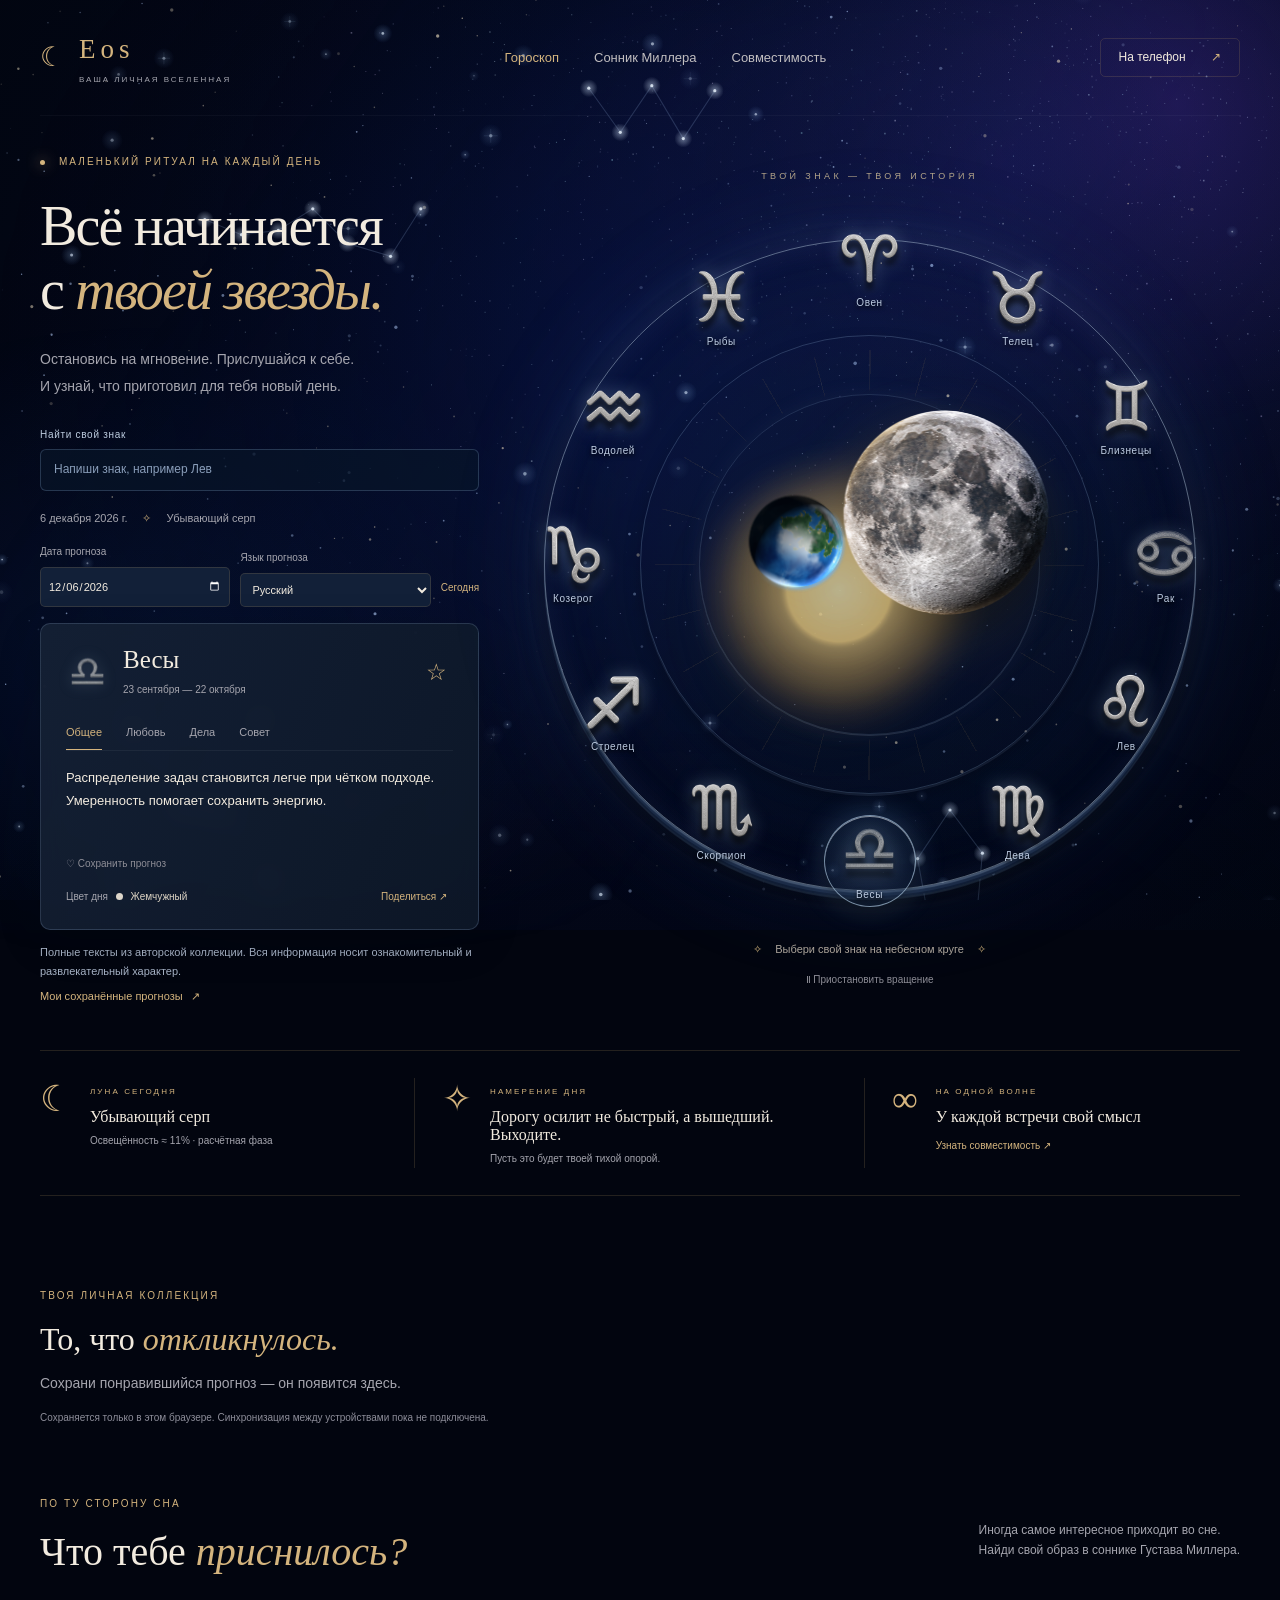
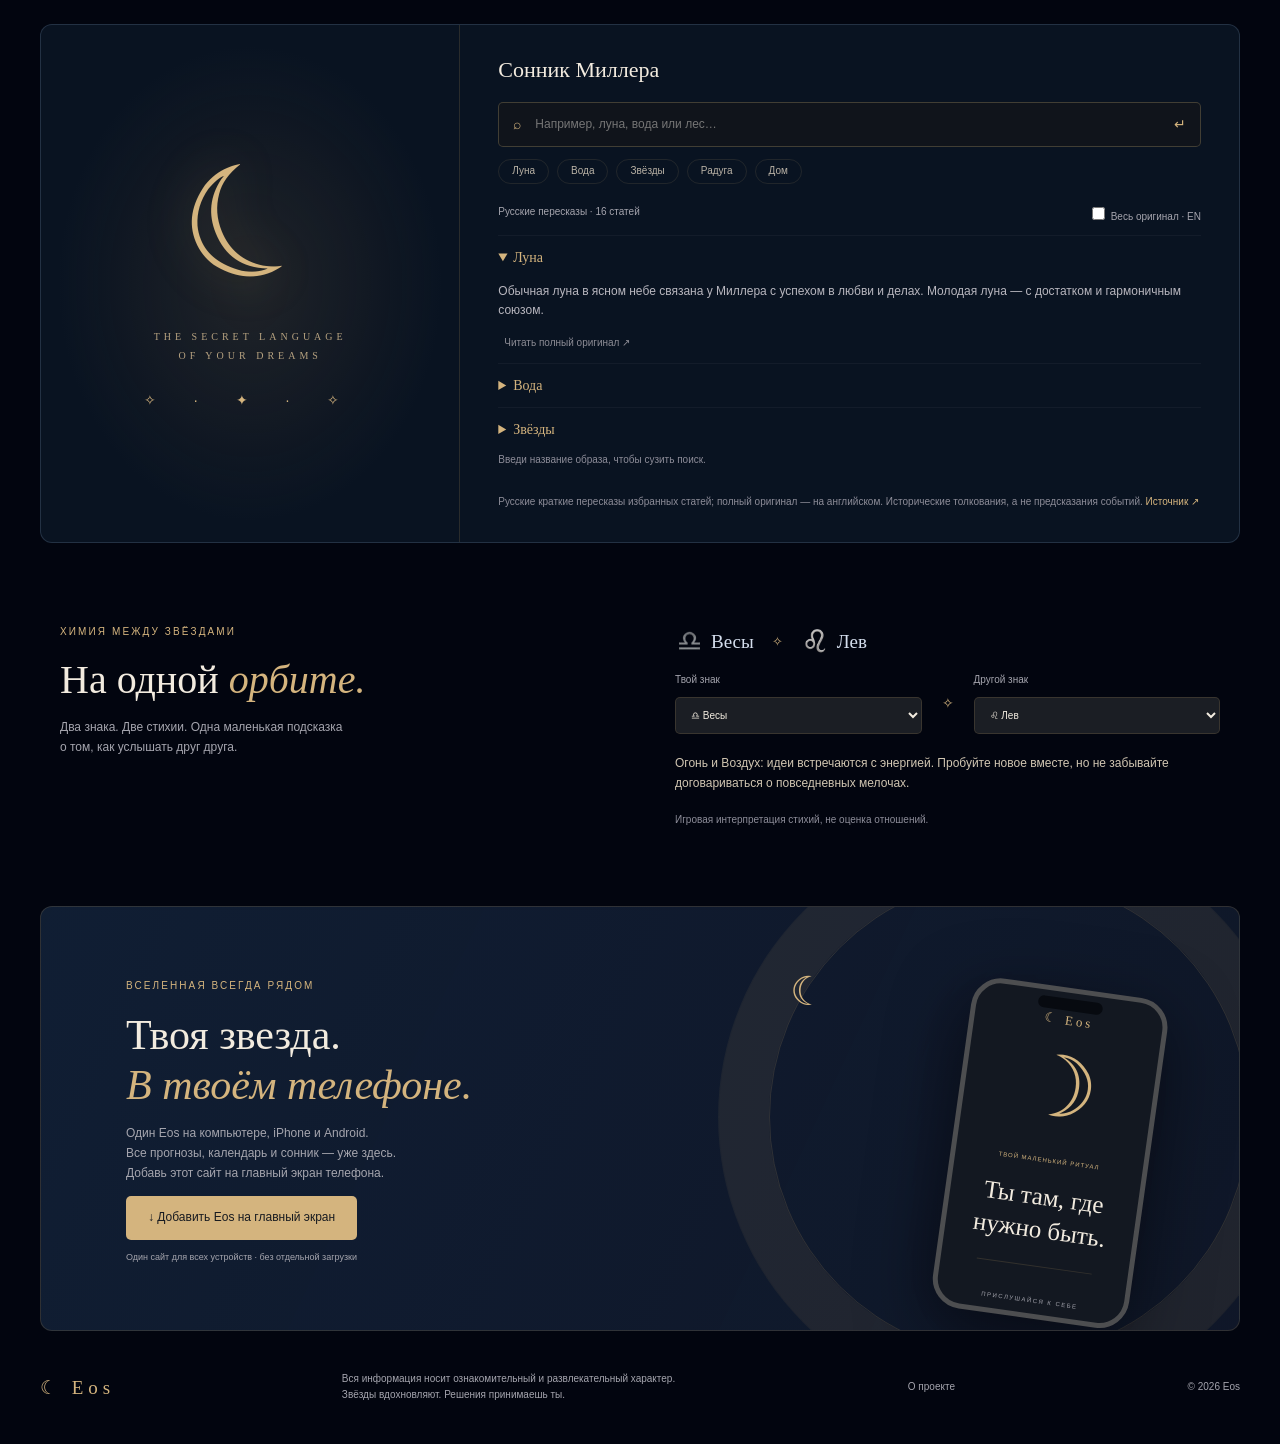
==== Eos.html @ fdd79aaf "Add files via upload" ====
<!doctype html>
<html lang="ru"><head><meta charset="utf-8"><meta name="viewport" content="width=device-width,initial-scale=1"><meta name="theme-color" content="#101319"><meta name="apple-mobile-web-app-capable" content="yes"><meta name="description" content="Eos — ваш маленький ритуал: гороскоп на сегодня, небесный круг и сонник Миллера."><title>Eos — на одной волне со Вселенной</title><style>:root{--bg:#101319;--panel:#191c22;--gold:#d4b47e;--text:#f2ebdf;--muted:#a5a5ae;--line:#b99b6330}*{box-sizing:border-box}html{scroll-behavior:smooth;scroll-padding-top:25px}body{margin:0;background:var(--bg);color:var(--text);font:14px/1.65 -apple-system,BlinkMacSystemFont,"Segoe UI",sans-serif}a{color:inherit;text-decoration:none}button,input,select{font:inherit}button,a,input,select{-webkit-tap-highlight-color:transparent}button{cursor:pointer}button{color:inherit}button:focus-visible,a:focus-visible,input:focus-visible,select:focus-visible{outline:2px solid var(--gold);outline-offset:5px}button{border:0}button:hover,a:hover{color:#f3d49b}#stars,.haze{position:fixed;inset:0;pointer-events:none;z-index:-1}.haze{background:radial-gradient(ellipse at 72% 26%,#8f704213,transparent 38%),radial-gradient(ellipse at 10% 80%,#354b6416,transparent 50%)}.wrap{width:min(1240px,calc(100% - 88px));margin:auto}.header{height:116px;display:flex;align-items:center;justify-content:space-between;border-bottom:1px solid #ffffff09}.brand{display:flex;align-items:center;gap:10px;font-family:Georgia,serif;font-size:27px;letter-spacing:5px;color:var(--gold)}.brand small{font:8px/2 sans-serif;letter-spacing:2px;display:block;color:var(--muted)}nav{display:flex;gap:35px;font-size:13px;color:#c1bec0}nav .active{color:var(--gold)}.header-app{border:1px solid var(--line);padding:9px 18px;border-radius:5px;font-size:12px}.header-app span{margin-left:22px;color:var(--gold)}.hero{display:grid;grid-template-columns:1fr 1.12fr;gap:30px;padding:62px 0 44px;align-items:center}.eyebrow{font-size:10px;letter-spacing:2.1px;color:var(--gold)}.dot{display:inline-block;width:5px;height:5px;background:var(--gold);border-radius:50%;margin-right:9px;box-shadow:0 0 14px var(--gold)}h1,h2,h3,p{margin-top:0}h1,h2,h3{font-weight:400}h1{font:56px/1.16 Georgia,"Times New Roman",serif;letter-spacing:-1.8px;margin:23px 0}em{font-family:Georgia,"Times New Roman",serif;font-weight:400;color:var(--gold)}.lead{font-size:14px;color:var(--muted);line-height:1.9;margin-bottom:27px}.date-row{display:flex;align-items:center;gap:15px;font-size:11px;color:var(--muted);margin-bottom:17px}.date-row span:nth-child(2){color:var(--gold)}.forecast{max-width:460px;background:linear-gradient(115deg,#24242bcc,#1a1e25c9);border:1px solid var(--line);border-radius:10px;padding:22px 25px}.forecast-top{display:flex;align-items:center;gap:14px}.sign-icon{font-size:39px;color:var(--gold);line-height:1}.forecast h2{font:25px Georgia;margin:0 0 3px}.small{font-size:10px}.muted{color:var(--muted)}.icon-btn{margin-left:auto;background:none;color:var(--gold);font-size:23px}.tabs{display:flex;border-bottom:1px solid #ffffff0d;margin-top:15px;gap:24px}.tabs button{background:none;font-size:11px;color:var(--muted);padding:8px 0;border-bottom:1px solid transparent}.tabs button.selected{border-color:var(--gold);color:var(--gold)}#forecast-text{font-size:13px;line-height:1.8;min-height:70px;margin:15px 0}.forecast-bottom{display:flex;align-items:center;justify-content:space-between;font-size:10px;color:var(--muted)}.forecast-bottom b{font-weight:400;color:#ded5c5}.forecast-bottom button{font-size:10px;background:none;color:var(--gold)}#color-dot{display:inline-block;width:7px;height:7px;border-radius:50%;margin:0 5px}.micro{font-size:10px;color:#8d8d99;line-height:1.7}.intro>.micro{margin-top:11px}.cosmos{text-align:center;min-width:0}.orbit-label{font-size:9px;letter-spacing:3.4px;color:#b3a388;margin-bottom:10px}.wheel{position:relative;width:100%;aspect-ratio:1;max-width:600px;margin:auto}.orbit{position:absolute;border:1px solid #b292583b;border-radius:50%;pointer-events:none}.outer{inset:6%;border-style:dashed;box-shadow:0 0 0 9px #b2925810,0 0 0 11px #b2925826}.middle{inset:19%}.inner{inset:27%;border-color:#b292584a}.rays{position:absolute;inset:21%;border-radius:50%;background:repeating-conic-gradient(from 0deg,#b292582e 0deg .3deg,transparent .3deg 15deg);mask-image:radial-gradient(transparent 57%,black 58%);animation:spin 240s linear infinite}.celestial{position:absolute;inset:17%;width:66%;height:66%;filter:drop-shadow(0 0 32px #d5ac6f25)}.zodiac{position:absolute;inset:0;animation:spin 220s linear infinite}.zodiac:hover,.zodiac:focus-within{animation-play-state:paused}.zodiac button{position:absolute;left:calc(var(--x)*1%);top:calc(var(--y)*1%);width:68px;height:68px;margin:-34px;background:#101319eb;border-radius:50%;display:flex;align-items:center;justify-content:center;flex-direction:column;animation:counter 220s linear infinite;color:#cbb789;transition:box-shadow .3s,color .3s}.zodiac:hover button,.zodiac:focus-within button{animation-play-state:paused}.zodiac button span{font:30px/1.25 Georgia,serif}.zodiac button small{font-size:8px;letter-spacing:.4px;color:#a8a29a}.zodiac button[aria-pressed=true]{box-shadow:0 0 0 1px #d6b778,0 0 23px #d6b77825;background:#28261f}.zodiac button:hover{box-shadow:0 0 0 1px #d6b778;color:#fff0ce}.wheel-caption{font-size:11px;color:#ada59a;margin-top:5px}.wheel-caption span{color:var(--gold);padding:0 10px}.text-btn{background:none;color:#8d8d96;font-size:10px;margin-top:13px}.paused .zodiac,.paused .zodiac button,.paused .rays{animation-play-state:paused!important}@keyframes spin{to{transform:rotate(360deg)}}@keyframes counter{to{transform:rotate(-360deg)}}.daily{border-top:1px solid var(--line);border-bottom:1px solid var(--line);display:grid;grid-template-columns:1fr 1.2fr 1fr;padding:27px 0;margin-bottom:87px}.daily>div{display:flex;gap:18px;padding:0 27px;border-right:1px solid var(--line)}.daily>div:first-child{padding-left:0}.daily>div:last-child{border:0}.mini-symbol{font:36px Georgia;color:var(--gold)}.daily .eyebrow{font-size:8px}.daily h3{font:16px Georgia;margin:7px 0}.daily p,.daily a{font-size:10px;color:var(--muted);margin:0}.daily a{color:var(--gold)}.section-head{display:flex;justify-content:space-between;align-items:center;margin-bottom:34px}section h2{font:40px/1.2 Georgia;margin:14px 0}.section-head p{font-size:12px;color:var(--muted);margin:0}.dream-layout{display:grid;grid-template-columns:.7fr 1.3fr;border:1px solid var(--line);border-radius:12px;overflow:hidden;background:#171b2290}.dream-art{display:flex;flex-direction:column;justify-content:center;align-items:center;background:radial-gradient(ellipse at center,#51493850,transparent 65%);border-right:1px solid var(--line);min-height:330px}.dream-moon{font:155px/.9 Georgia;color:var(--gold);text-shadow:0 0 50px #d0aa6140;transform:rotate(-22deg);margin-bottom:32px}.dream-art>span{font:10px/1.9 Georgia;letter-spacing:4px;text-align:center;color:#b6a280}.tiny-stars{margin-top:24px;color:var(--gold);letter-spacing:17px}.dream-content{padding:32px 38px}.dream-content>label{font:22px Georgia}.search-box{margin-top:18px;display:flex;gap:12px;align-items:center;border:1px solid #c5ac7845;border-radius:5px;background:#10141b;padding:10px 14px;color:var(--gold)}input[type=search]{min-width:0;width:100%;background:none;border:0;color:var(--text);outline-offset:1px;font-size:12px}.chips{display:flex;gap:8px;flex-wrap:wrap;margin:12px 0 20px}.chips button{border:1px solid #c5ac7820;background:none;color:#b9b2a6;border-radius:20px;padding:3px 13px;font-size:10px}.dream-toolbar{display:flex;justify-content:space-between;gap:10px;font-size:10px;color:var(--muted);margin-bottom:10px}#dream-results{max-height:280px;overflow:auto;scrollbar-color:#70624a #191c22}.dream-result{padding:10px 0;border-top:1px solid #ffffff0a}.dream-result summary{cursor:pointer;color:var(--gold);font-family:Georgia}.dream-result p{font-size:12px;color:#b8b7bf;white-space:pre-line;margin:12px 0 0}.dream-result a{font-size:10px;text-decoration:underline}.dream-content>.micro{margin:15px 0 0}.micro a{color:var(--gold)}.compat{display:grid;grid-template-columns:1fr 1fr;gap:70px;margin:76px auto;padding:0 20px}.compat p{font-size:12px}.compat-control{padding-top:8px}.select-row{display:flex;align-items:center;gap:20px}.select-row>span{color:var(--gold)}.select-row label{flex:1;font-size:10px;color:var(--muted)}select{display:block;width:100%;padding:11px;margin-top:8px;border:1px solid var(--line);border-radius:5px;background:#1b1e24;color:var(--text)}#compat-result{margin:20px 0 8px;color:#d1c6b2;min-height:45px}.app-section{position:relative;display:flex;justify-content:space-between;align-items:center;padding:45px 85px;border:1px solid var(--line);border-radius:12px;background:linear-gradient(100deg,#20242ac9,#24231e8a);overflow:hidden;min-height:360px}.app-section h2{font-size:42px}.app-section p{font-size:12px;color:var(--muted)}.gold-btn{padding:12px 22px;border-radius:5px;background:#d2b580;color:#171a20;font-size:12px}.gold-btn:hover{background:#e5c898;color:#171a20}.app-note{display:block;font-size:9px;color:var(--muted);margin-top:10px}.phone{width:198px;height:333px;border:5px solid #4d4e50;border-radius:30px;box-shadow:0 20px 70px #0008;background:#131821;transform:rotate(8deg) translateY(35px);text-align:center;padding:20px 16px;z-index:1}.notch{width:65px;height:12px;border-radius:10px;background:#070a10;position:absolute;top:6px;left:61px}.phone-brand{font:13px Georgia;color:var(--gold);letter-spacing:3px}.phone-moon{font:85px Georgia;color:var(--gold);line-height:1.4}.phone>span{font-size:6px;letter-spacing:1px;color:var(--gold)}.phone h3{font:25px/1.3 Georgia;margin:12px 0}.phone-line{height:1px;background:var(--line);margin:20px}.phone small{font-size:6px;letter-spacing:1.5px;color:var(--muted)}.app-orbit{position:absolute;width:480px;height:480px;border:1px solid var(--line);border-radius:50%;right:-10px;top:-30px;box-shadow:0 0 0 50px #b99b6305,0 0 0 51px #b99b6315}.app-orbit span{position:absolute;left:20px;top:80px;font-size:40px;color:var(--gold)}footer{display:flex;align-items:center;justify-content:space-between;padding:40px 0;font-size:10px;color:var(--muted)}footer .brand{font-size:19px}footer p{margin:0}footer button{background:none;font-size:10px;color:var(--muted)}#toast{position:fixed;bottom:25px;left:50%;transform:translateX(-50%);background:#dfc591;color:#15191f;border-radius:6px;padding:12px 24px;font-size:12px;opacity:0;pointer-events:none;z-index:5;transition:opacity .2s}#toast.show{opacity:1}dialog{background:#1c2029;color:var(--text);border:1px solid var(--line);border-radius:12px;max-width:500px;width:calc(100% - 40px);padding:35px}dialog::backdrop{background:#000a;backdrop-filter:blur(5px)}dialog h2{font:30px Georgia;color:var(--gold)}dialog p{font-size:13px;color:#c1bdba}.close{float:right;background:none;font-size:26px}dialog a{color:var(--gold);text-decoration:underline}@media(min-width:1500px){.hero{padding-top:85px;padding-bottom:65px}}@media(max-width:1050px){.wrap{width:calc(100% - 48px)}h1{font-size:46px}.hero{gap:10px}.zodiac button{width:56px;height:56px;margin:-28px}.zodiac button span{font-size:25px}.zodiac button small{font-size:7px}nav{gap:18px}.daily>div{padding:0 14px;gap:10px}.daily h3{font-size:14px}.app-section{padding:40px 55px}.forecast{padding:20px}.cosmos .orbit-label{font-size:8px}}@media(max-width:760px){.wrap{width:calc(100% - 36px)}.header{height:87px;flex-wrap:wrap;align-content:center;row-gap:9px}.brand{font-size:20px;letter-spacing:3px}.brand small{font-size:6px}nav{order:3;width:100%;justify-content:space-between;font-size:10px}.header-app{font-size:10px;padding:4px 10px}.hero{display:flex;flex-direction:column;padding-top:37px;gap:30px}.intro{width:100%}h1{font-size:45px}.eyebrow{font-size:8px}.lead{font-size:12px}.forecast{max-width:none}.cosmos{width:100%;max-width:520px}.wheel{width:100%}.zodiac button{width:53px;height:53px;margin:-26.5px}.daily{grid-template-columns:1fr;margin-bottom:50px;padding:12px 0}.daily>div,.daily>div:first-child{padding:16px 10px;border-right:0;border-bottom:1px solid var(--line)}.daily>div:last-child{border:0}.daily h3{font-size:17px}.daily .eyebrow{font-size:8px}.section-head{display:block}.section-head p{font-size:11px;margin-top:18px}section h2{font-size:32px}.dream-layout{grid-template-columns:1fr}.dream-art{display:none}.dream-content{padding:24px 20px}.dream-toolbar{flex-direction:column}.compat{grid-template-columns:1fr;gap:15px;padding:0;margin:50px auto}.app-section{padding:32px 24px;min-height:390px;align-items:flex-start}.app-section>div:nth-child(2){position:relative;z-index:2}.app-section h2{font-size:34px}.app-section p{max-width:205px;font-size:11px}.phone{position:absolute;right:-47px;top:67px;transform:rotate(12deg) scale(.7);opacity:.6}.app-orbit{right:-300px}footer{flex-wrap:wrap;gap:18px;padding:30px 0}footer p{order:4;width:100%;font-size:9px}footer .brand{font-size:15px}#toast{width:90%;text-align:center}.app-note{font-size:8px}.select-row{gap:10px}select{padding:10px 6px;font-size:12px}}@media(prefers-reduced-motion:reduce){html{scroll-behavior:auto}.zodiac,.zodiac button,.rays{animation:none!important}}
/* Deep space: cool atmospheric light, silver signs and realistic celestial bodies. */
body{background:#02050f;isolation:isolate}#stars{z-index:-1}.haze{z-index:-2;background:radial-gradient(ellipse at 76% 33%,#265b994d 0,transparent 45%),radial-gradient(ellipse at 96% 65%,#45498133,transparent 47%),radial-gradient(ellipse at 31% 85%,#173e7138,transparent 49%),radial-gradient(ellipse at 42% 6%,#0e243c80,transparent 46%)}.haze:before{content:"";position:absolute;inset:0;background:linear-gradient(125deg,transparent 20%,#2969a80b 40%,#98bbde0b 48%,transparent 65%);filter:blur(35px)}.forecast{background:linear-gradient(115deg,#152135e8,#0e1929df);border-color:#94b2da35;box-shadow:0 12px 45px #0002;backdrop-filter:blur(12px)}.orbit{border-color:#a1c4e238}.outer{border-style:solid;box-shadow:0 0 0 9px #9bbcdf06,0 0 0 10px #a6c9ed1f,0 0 50px #4d8abd0d}.inner{border-color:#a1c4e228}.rays{opacity:.5}.celestial-realistic{inset:25%;width:50%;height:50%;object-fit:contain;filter:drop-shadow(-12px 12px 32px #eca95822) drop-shadow(16px -9px 27px #89c5fc1a);pointer-events:none}.zodiac button{background:transparent;gap:3px;width:76px;height:76px;margin:-38px}.zodiac button img{width:53px;height:53px;object-fit:contain;filter:drop-shadow(0 0 5px #b6dfff48);pointer-events:none}.zodiac button small{color:#becce1;letter-spacing:.6px;font-size:8px}.zodiac button[aria-pressed=true]{background:#6a97c318;box-shadow:0 0 0 1px #c5dced99,0 0 25px #83bcf326}.zodiac button:hover{background:#6a97c322;box-shadow:0 0 0 1px #c5dced66,0 0 28px #83bcf326}.sign-icon{width:43px;height:43px;display:block}.sign-icon img{width:100%;height:100%;object-fit:contain;filter:drop-shadow(0 0 7px #a6c8e540)}.dream-layout{background:#0c1727c9;border-color:#94b2da30}.app-section{background:linear-gradient(115deg,#112036ef,#151e32b8)}
@media(max-width:1050px){.zodiac button{width:62px;height:62px;margin:-31px}.zodiac button img{width:42px;height:42px}.zodiac button small{font-size:7px}}
@media(max-width:760px){.zodiac button{width:56px;height:56px;margin:-28px}.zodiac button img{width:36px;height:36px}.zodiac button small{font-size:7px;letter-spacing:0}.celestial-realistic{inset:24%;width:52%;height:52%}}
/* Eos: monumental orbital scene. */
.wrap{width:min(1540px,calc(100% - 80px))}.hero{grid-template-columns:minmax(360px,.8fr) minmax(0,1.35fr);gap:20px;padding-top:38px}.cosmos{perspective:1200px}.wheel{max-width:850px;transform-style:preserve-3d;transform:rotateX(var(--tilt-x,0deg)) rotateY(var(--tilt-y,0deg));transition:transform .65s cubic-bezier(.2,.7,.3,1)}.orbital-aura{position:absolute;inset:3%;border-radius:50%;background:radial-gradient(ellipse,#639fdf0d 25%,#1e497e17 50%,transparent 72%);box-shadow:inset 0 0 85px #71b8ff0a,0 0 100px #548bda16;transform:translateZ(-25px);pointer-events:none}.outer{border:1px solid #c7dcee70;box-shadow:0 2px 1px #d2eaff38,0 5px 0 #45628c35,0 7px 0 #101d35,0 9px 1px #89b8e925,0 18px 25px #0006,0 0 38px #8bbbff24,inset 0 0 30px #7bb5ef13;background:transparent}.middle{box-shadow:0 2px 0 #8fa9ce1c,0 9px 18px #0003}.inner{box-shadow:0 1px 0 #cee6ff22,0 0 25px #75a6df0f}.celestial-realistic{transform:translateZ(52px);filter:drop-shadow(0 22px 16px #0006) drop-shadow(-10px 12px 24px #ecce7425)}.zodiac{transform-style:preserve-3d}.zodiac button{width:90px;height:90px;margin:-45px;gap:4px}.zodiac button img{width:65px;height:65px;filter:drop-shadow(0 7px 3px #000b) drop-shadow(0 0 9px #b6dfff55)}.zodiac button small{font-size:10px;text-shadow:0 2px 4px #000}.zodiac button[aria-pressed=true]{box-shadow:inset 0 1px 0 #f0f7ff88,0 0 0 1px #bddbf599,0 7px 16px #0007,0 0 30px #80b9f552;background:radial-gradient(#80b9f526,#10203977)}.sign-search{max-width:460px;margin:0 0 18px}.sign-search>label{display:block;font-size:10px;letter-spacing:.7px;color:#bdccdf;margin-bottom:6px}.sign-search>input{width:100%;padding:10px 13px;border:1px solid #92b7e03b;border-radius:6px;background:#091629a3;font-size:12px}.sign-search>input::placeholder{color:#899db9}#sign-matches{display:flex;flex-wrap:wrap;gap:8px;font-size:11px;color:#9baec6}#sign-matches:not(:empty){padding-top:8px}#sign-matches button{display:flex;align-items:center;gap:8px;padding:6px 12px;background:#15273d;border:1px solid #9bc1e750;border-radius:6px;font-size:12px}#sign-matches img,.compat-pair img{width:29px;height:29px;object-fit:contain}.compat-pair{display:flex;align-items:center;gap:18px;margin-bottom:16px;color:#d4deed;font:19px Georgia}.compat-pair span{display:flex;align-items:center;gap:7px}.compat-pair b{font-size:13px;color:var(--gold);font-weight:400}#universe{position:fixed;inset:-30px;z-index:-2;pointer-events:none;will-change:transform}.haze{z-index:-3;background:radial-gradient(60% 45% at 78% 18%,rgba(96,46,170,.22),transparent 70%),radial-gradient(55% 50% at 12% 72%,rgba(28,70,172,.17),transparent 72%),radial-gradient(100% 75% at 50% 118%,rgba(1,4,14,.95),transparent 62%)}#shooting-star{position:fixed;top:3vh;width:3px;height:3px;border-radius:50%;background:#f5fbff;box-shadow:0 0 5px #c1e4ff;opacity:0;z-index:0;pointer-events:none}#shooting-star:before{content:"";position:absolute;width:85px;height:1px;top:1px;background:linear-gradient(90deg,transparent,#d1e8ff);transform-origin:right center;right:0;transform:rotate(36deg)}#shooting-star.from-left{left:3vw}#shooting-star.from-right{right:3vw}#shooting-star.from-right:before{right:auto;left:0;background:linear-gradient(90deg,#d1e8ff,transparent);transform-origin:left center;transform:rotate(-36deg)}
@media(min-width:1600px){h1{font-size:64px}.hero{gap:40px}}
@media(max-width:1100px) and (min-width:761px){.wrap{width:calc(100% - 40px)}.hero{grid-template-columns:minmax(290px,.8fr) minmax(0,1.2fr)}.zodiac button{width:66px;height:66px;margin:-33px}.zodiac button img{width:45px;height:45px}.zodiac button small{font-size:8px}h1{font-size:43px}}
@media(max-width:760px){.wrap{width:calc(100% - 36px)}.hero{gap:24px}.cosmos{max-width:650px;width:calc(100% + 16px);align-self:center}.wheel{max-width:none}.zodiac button{width:60px;height:60px;margin:-30px}.zodiac button img{width:39px;height:39px}.zodiac button small{font-size:8px;letter-spacing:0}.sign-search{max-width:none}.wheel-caption{font-size:10px}.compat-pair{font-size:17px}}
@media(prefers-reduced-motion:reduce){.wheel{transform:none;transition:none}#shooting-star{display:none}}

.forecast-note{max-width:460px;margin-top:13px;font-size:11px;line-height:1.7}.forecast-note p{color:#a6b2c5;margin:0 0 7px}.forecast-note a{color:var(--gold)}.forecast-note a span{margin-left:5px}.gold-btn:disabled{cursor:default;opacity:.65}.gold-btn:disabled:hover{background:#d2b580;color:#171a20}.app-section #install{display:block;padding:0;margin-top:15px;font-size:10px}footer p{max-width:430px}

#download-app{display:inline-block}.reading-options{display:flex;align-items:end;gap:10px;max-width:460px;margin-bottom:16px}.reading-options label{min-width:0;flex:1;font-size:10px;color:var(--muted)}.reading-options input,.reading-options select{width:100%;min-width:0;border:1px solid var(--line);border-radius:5px;padding:9px 7px;margin-top:6px;background:#122038;color:var(--text);font-size:11px;color-scheme:dark}.reading-options button{background:none;font-size:10px;color:var(--gold);padding:10px 0}.saved-section{margin:0 auto 65px}.saved-section h2{font-size:32px}.saved-reading-row{display:flex;border-bottom:1px solid var(--line);padding:12px 0}.saved-reading-row button{background:none;color:var(--text);display:flex;align-items:center;gap:12px;text-align:left}.saved-reading-row button:first-child{flex:1;font-size:13px}.saved-reading-row button:last-child{color:var(--muted);font-size:22px}.saved-reading-row img{width:32px;height:32px;object-fit:contain}.saved-reading-row small{display:block;color:var(--muted);font-size:10px}#saved-readings-list{max-height:370px;overflow:auto}#forecast-text{white-space:pre-line}#save-reading{padding:0;margin:0 0 16px}#app #install.gold-btn{display:inline-block;background:var(--gold);color:#171a20;padding:12px 22px;font-size:12px;margin-top:0}
@media(max-width:760px){.reading-options{max-width:none}.saved-section{margin-bottom:45px}}
/* Rotating Earth, laid exactly over the still one baked into celestial-soft.png.
   It stays invisible until the script has the map, so the baked copy covers the gap. */
#earth{position:absolute;left:40.379%;top:47.014%;width:14.432%;aspect-ratio:1;transform:translate(-50%,-50%) translateZ(53px);pointer-events:none;opacity:0}
</style></head>
<body><canvas id="universe" aria-hidden="true"></canvas><div id="shooting-star" aria-hidden="true"></div><canvas id="stars" aria-hidden="true"></canvas><div class="haze" aria-hidden="true"></div>
<header class="header wrap"><a class="brand" href="#">☾ <span>Eos<small>ВАША ЛИЧНАЯ ВСЕЛЕННАЯ</small></span></a><nav aria-label="Основная навигация"><a href="#horoscope" class="active">Гороскоп</a><a href="#dreams">Сонник Миллера</a><a href="#compatibility">Совместимость</a></nav><a class="header-app" href="#app">На телефон <span>↗</span></a></header>
<main><section class="hero wrap" id="horoscope"><div class="intro"><div class="eyebrow"><span class="dot"></span> МАЛЕНЬКИЙ РИТУАЛ НА КАЖДЫЙ ДЕНЬ</div><h1>Всё начинается<br>с <em>твоей звезды.</em></h1><p class="lead">Остановись на мгновение. Прислушайся к себе.<br>И узнай, что приготовил для тебя новый день.</p><div class="sign-search"><label for="sign-search">Найти свой знак</label><input id="sign-search" type="search" placeholder="Напиши знак, например Лев" autocomplete="off"><div id="sign-matches" aria-live="polite"></div></div><div class="date-row"><span id="today"></span><span>✧</span><span id="moon-short"></span></div>
<div class="reading-options"><label>Дата прогноза<input id="reading-date" type="date" min="2020-01-01" max="2100-12-31"></label><label>Язык прогноза<select id="reading-language"><option value="ru">Русский</option><option value="en">English</option><option value="es">Español</option></select></label><button id="reading-today" type="button">Сегодня</button></div><article class="forecast" aria-live="polite"><div class="forecast-top"><span class="sign-icon" id="selected-icon">♎</span><div><h2 id="selected-name">Весы</h2><span class="muted small" id="selected-dates"></span></div><button class="icon-btn" id="favorite" aria-label="Запомнить мой знак" title="Запомнить мой знак">☆</button></div><div class="tabs" role="group" aria-label="Тема гороскопа"><button class="selected" data-topic="0">Общее</button><button data-topic="1">Любовь</button><button data-topic="2">Дела</button><button data-topic="3">Совет</button></div><p id="forecast-text"></p><button id="save-reading" class="text-btn">♡ Сохранить прогноз</button><div class="forecast-bottom"><span>Цвет дня <i id="color-dot"></i> <b id="color-name"></b></span><button id="share">Поделиться ↗</button></div></article><div class="forecast-note"><p>Полные тексты из авторской коллекции. Вся информация носит ознакомительный и развлекательный характер.</p><a href="#saved-readings">Мои сохранённые прогнозы <span>↗</span></a></div></div>
<div class="cosmos"><div class="orbit-label">ТВОЙ ЗНАК — ТВОЯ ИСТОРИЯ</div><div class="wheel" id="wheel"><div class="orbital-aura" aria-hidden="true"></div><div class="orbit outer"></div><div class="orbit inner"></div><div class="orbit middle"></div><div class="rays"></div><img class="celestial celestial-realistic" src="[data-uri]" alt="" aria-hidden="true" width="1254" height="1254"><canvas id="earth" aria-hidden="true"></canvas><div id="zodiac" class="zodiac"></div></div><div class="wheel-caption"><span>✧</span> Выбери свой знак на небесном круге <span>✧</span></div><button id="motion" class="text-btn" aria-pressed="false">Ⅱ Приостановить вращение</button></div></section>
<section class="daily wrap" aria-label="Небо сегодня"><div><span class="mini-symbol">☾</span><div><span class="eyebrow">ЛУНА СЕГОДНЯ</span><h3 id="moon-name"></h3><p id="moon-detail"></p></div></div><div><span class="mini-symbol">✧</span><div><span class="eyebrow">НАМЕРЕНИЕ ДНЯ</span><h3 id="intention"></h3><p>Пусть это будет твоей тихой опорой.</p></div></div><div><span class="mini-symbol">∞</span><div><span class="eyebrow">НА ОДНОЙ ВОЛНЕ</span><h3>У каждой встречи свой смысл</h3><a href="#compatibility">Узнать совместимость ↗</a></div></div></section>
<section class="saved-section wrap" id="saved-readings"><span class="eyebrow">ТВОЯ ЛИЧНАЯ КОЛЛЕКЦИЯ</span><h2>То, что <em>откликнулось.</em></h2><div id="saved-readings-list"></div><p class="micro">Сохраняется только в этом браузере. Синхронизация между устройствами пока не подключена.</p></section><section class="dream-section wrap" id="dreams"><div class="section-head"><div><span class="eyebrow">ПО ТУ СТОРОНУ СНА</span><h2>Что тебе <em>приснилось?</em></h2></div><p>Иногда самое интересное приходит во сне.<br>Найди свой образ в соннике Густава Миллера.</p></div><div class="dream-layout"><div class="dream-art" aria-hidden="true"><div class="dream-moon">☾</div><span>THE SECRET LANGUAGE<br>OF YOUR DREAMS</span><div class="tiny-stars">✧ · ✦ · ✧</div></div><div class="dream-content"><label for="dream-search">Сонник Миллера</label><div class="search-box"><span>⌕</span><input id="dream-search" type="search" placeholder="Например, луна, вода или лес…" autocomplete="off"><span>↵</span></div><div class="chips" id="dream-chips"><button>Луна</button><button>Вода</button><button>Звёзды</button><button>Радуга</button><button>Дом</button></div><div class="dream-toolbar"><span id="dream-count"></span><label><input type="checkbox" id="english"> Весь оригинал · EN</label></div><div id="dream-results" aria-live="polite"></div><p class="micro">Русские краткие пересказы избранных статей; полный оригинал — на английском. Исторические толкования, а не предсказания событий. <a href="https://www.gutenberg.org/ebooks/926" target="_blank" rel="noreferrer">Источник ↗</a></p></div></div></section>
<section class="compat wrap" id="compatibility"><div><span class="eyebrow">ХИМИЯ МЕЖДУ ЗВЁЗДАМИ</span><h2>На одной <em>орбите.</em></h2><p class="muted">Два знака. Две стихии. Одна маленькая подсказка<br>о том, как услышать друг друга.</p></div><div class="compat-control"><div id="compat-pair" class="compat-pair" aria-hidden="true"></div><div class="select-row"><label>Твой знак<select id="sign-a"></select></label><span>✧</span><label>Другой знак<select id="sign-b"></select></label></div><p id="compat-result" aria-live="polite"></p><span class="micro">Игровая интерпретация стихий, не оценка отношений.</span></div></section>
<section class="app-section wrap" id="app"><div class="app-orbit" aria-hidden="true"><span>☾</span></div><div><span class="eyebrow">ВСЕЛЕННАЯ ВСЕГДА РЯДОМ</span><h2>Твоя звезда.<br><em>В твоём телефоне.</em></h2><p>Один Eos на компьютере, iPhone и Android.<br>Все прогнозы, календарь и сонник — уже здесь.<br>Добавь этот сайт на главный экран телефона.</p><button class="gold-btn" id="install">↓ Добавить Eos на главный экран</button><span class="app-note">Один сайт для всех устройств · без отдельной загрузки</span></div><div class="phone" aria-hidden="true"><div class="notch"></div><div class="phone-brand">☾ Eos</div><div class="phone-moon">☽</div><span>ТВОЙ МАЛЕНЬКИЙ РИТУАЛ</span><h3>Ты там, где<br>нужно быть.</h3><div class="phone-line"></div><small>ПРИСЛУШАЙСЯ К СЕБЕ</small></div></section>
</main><footer class="wrap"><a class="brand" href="#">☾ Eos</a><p>Вся информация носит ознакомительный и развлекательный характер.<br>Звёзды вдохновляют. Решения принимаешь ты.</p><button id="about">О проекте</button><span>© <span id="year"></span> Eos</span></footer><div id="toast" role="status"></div><dialog id="info"><button class="close" aria-label="Закрыть">×</button><h2 id="dialog-title"></h2><div id="dialog-body"></div></dialog><script>window.EOS_GLYPHS={"aries":"[data-uri]","taurus":"[data-uri]","gemini":"[data-uri]","cancer":"[data-uri]","leo":"[data-uri]","virgo":"[data-uri]","libra":"[data-uri]","scorpio":"[data-uri]","sagittarius":"[data-uri]","capricorn":"[data-uri]","aquarius":"[data-uri]","pisces":"[data-uri]"};
window.EOS_LIBRARY={"ru":{"daily":{"aries":["Есть шанс усилить фундамент проекта. Продолжайте двигаться постепенно.","Расстановка акцентов определяет дальнейшее развитие. Продуманный выбор задаёт направление.","Даже небольшой прогресс укрепляет уверенность. Последовательность приносит результат.","Внутренний критик активен, но не позволяйте ему обесценивать достижения.","Внезапное озарение может изменить ваши планы. Не отвергайте его из-за неожиданности. Иногда нестандартное решение оказывается самым логичным.","Совместная работа приносит заметный прогресс. Сотрудничество усиливает результат.","Направление важно выбрать осознанно. Риск оправдан, если он приближает к цели.","Стратегическая пауза окажется полезной. Иногда шаг назад позволяет увидеть перспективу шире. Выигрывает тот, кто умеет ждать.","Внутренняя энергия накапливается плотнее обычного. Это не тревога — это сила в концентрированной форме.","Организованное пространство повышает продуктивность. Наведите порядок в делах и вокруг себя.","Желание выйти за пределы привычного сегодня особенно заметно. Малый шаг в неизвестность меняет траекторию.","Пересмотр приоритетов освобождает ресурсы. Уберите лишнее и сосредоточьтесь на главном.","Внутренний импульс к переменам зрелый и осмысленный. Это начало трансформации, а не хаоса.","Давление извне проверяет характер. Ответьте действием, а не словами.","В сфере обязанностей возможна повышенная активность. Расставьте приоритеты заранее. Не реагируйте на провокации мгновенно. Хладнокровие сохранит устойчивость.","Семейный вопрос требует решительности. Мягкость сейчас не поможет.","Интерес к новым технологиям или методам возрастает. Это подходящий момент для эксперимента. Нестандартный шаг способен изменить траекторию.","Эмоции переходят в устойчивую внутреннюю опору.","Ситуация проверяет вашу выдержку. Не реагируйте эмоционально. Спокойствие под давлением повышает авторитет.","Ваш оптимизм заразителен. Вдохновляйте, но не обещайте невозможного.","Обстоятельства требуют хладнокровного подхода. Эмоциональная реакция может усложнить процесс. Рациональный анализ позволит сохранить контроль. Сдержанность усиливает позицию.","Контакты формируются легко и непринуждённо. Возможна встреча, которая позже окажется значимой. Не раскрывайте все карты сразу. Гибкость усилит позицию.","Попытки повлиять на вас заметны. Дистанцию определяете только вы.","Путешествие, даже символическое, меняет восприятие. Движение оживляет энергию.","Чрезмерная самоуверенность может сыграть против вас. Смелость требует опоры.","Абстрактная идея начинает обретать форму. Сделайте первый практический шаг.","Идея может оказаться перспективной. Выдержка сыграет на вашей стороне.","Внутреннее равновесие помогает сохранять ясность мыслей. Взвешенный подход делает ваши слова убедительными.","Появляется шанс продвинуть идею быстрее, чем вы ожидали. Выберите подходящий момент для её озвучивания. Стратегичность усилит эффект.","Ощущение дистанции от эмоций помогает видеть ситуацию шире. Однако не игнорируйте чувства других. Баланс разума и эмпатии усилит результат.","Последовательные действия формируют уверенность в системе.","Импульс к новому горизонту усиливается. Позвольте себе мыслить шире.","Внутреннее напряжение — топливо, а не проблема.","Люди чувствуют вашу внутреннюю опору. Партнёрство приносит больше пользы, чем одиночный рывок.","Коллективная инициатива способна усилить вашу позицию. Не действуйте в одиночку там, где важна синергия. Совместный проект продвинется быстрее.","Интерес к миру пробуждает внутреннюю ясность. Открытость меняет направление развития.","Возможность для роста появится неожиданно. Самонадеянность способна всё испортить.","Тишина становится вашим инструментом влияния.","Завершение текущих задач приносит реальные плоды. Не распыляйтесь на новые проекты.","Комфортная обстановка повышает концентрацию. Позаботьтесь о рабочем пространстве.","Снизьте требования к себе. Терпение смягчит внутреннее напряжение.","В споре важно не громкость, а точность аргумента.","Материальный вопрос требует внимательности. Перепроверьте расчёты и сроки. Взвешенный подход обеспечит устойчивый результат.","Видение будущего становится отчётливым. Удерживайте курс, даже если путь длинный.","Покажите пример действиями. Давление редко приводит к желаемому исходу.","Необходимость принять ответственное решение становится очевидной. Взвесьте возможные последствия. Стратегическое мышление сейчас особенно важно.","Маленькое недоразумение легко устранить через спокойное объяснение. Мягкий тон снижает напряжение.","Повышенная эмпатия требует разумных границ. Сохраняйте энергию и не позволяйте чужим эмоциям истощать вас.","Рабочая нагрузка может потребовать строгой дисциплины. Не пытайтесь сделать всё одновременно. Распределение ресурсов повышает эффективность.","Говорите прямо, но без агрессии. Сильная позиция не требует давления.","Внешние обстоятельства требуют гибкости. Жёсткая позиция может замедлить развитие. Умеренная адаптация укрепит стратегию.","Дипломатия в работе принесёт больше пользы, чем спор. Баланс здесь не означает уступку.","Трезвый расчёт сегодня выгоднее интуитивных решений. Продуманная стратегия снижает неопределённость.","Хаос можно разложить по логике. Чёткая система делает процесс управляемым.","Повышенные требования к себе стоит смягчить. Качество важнее недостижимого идеала.","Атмосфера располагает к конструктивному разговору. Ваш спокойный и уверенный тон помогает договориться.","Темп стабилизируется. Вы чувствуете уверенность в выбранном направлении. Последовательный подход приносит спокойствие.","Сегодня импульс и ясность работают в тандеме. Сделайте шаг туда, куда раньше не решались — внутренняя сила уже ведёт вас.","Глубокий анализ выявит скрытую логику. Это усилит вашу позицию.","Разберите ситуацию по пунктам. Холодная логика снижает тревогу.","Небольшая корректировка планов возвращает чувство порядка. Гибкость облегчает движение вперёд.","Энергия слегка рассеянная. Не нагружайте себя жёстким графиком. Мягкий темп принесёт больше пользы, чем давление.","Инициатива запускает движение. Размеренный ритм приведёт к ощутимому росту.","Амбиции становятся чётче. Вы видите, куда хотите прийти. Разбейте путь на этапы. Планирование ускоряет достижение цели.","Предложение вне зоны комфорта может стать началом роста. Дискомфорт — не всегда сигнал опасности.","Динамика событий усиливается, и вам это по душе. Есть шанс быстро продвинуться в переговорах. Следите за точностью формулировок. Чёткая позиция усилит эффект.","Вы видите слабые места системы. Используйте это для улучшения, а не для разрушения.","Энергия требует действия. Решимость даст больше, чем ожидание подходящего момента.","Иногда полезно отступить на шаг. Более широкий взгляд помогает найти лучший выход.","Темп событий может замедлиться. Это даст время спокойно обдумать следующие шаги.","Новый взгляд на ситуацию освобождает от ограничений. Иногда достаточно изменить угол зрения.","Личное пространство требует внимания. Внутреннее равновесие добавляет устойчивости.","Свобода выбора становится ключевой темой дня. Не позволяйте чужим ожиданиям задавать направление. Самостоятельность укрепляет внутреннюю опору.","Потребность изменить формат работы становится заметной. Малое обновление может дать большой эффект. Эксперимент оправдан, если он продуман.","Амбиции требуют чёткого курса. Продуманный план делает мечту достижимой.","Холодный расчёт помогает увидеть структуру происходящего. Однако не игнорируйте человеческий фактор. Рациональность в сочетании с эмпатией создаёт баланс.","Вопросы бюджета требуют спокойного анализа. Даже небольшая корректировка может улучшить положение.","Ваша глубина ощущается без слов. Люди реагируют на неё инстинктивно.","Проверка на терпение лишь укрепляет характер.","Вы чувствуете направление движения. Это сочетание веры и расчёта даёт внутреннюю устойчивость.","Структура дня требует чёткого тайминга. Не отклоняйтесь от графика без необходимости. Организация укрепляет стабильность.","Точная доработка усиливает итоговую конструкцию. Спешка здесь неуместна.","Первый шаг за вами. Сила намерения скажет больше слов.","Искренность важна, но уважение к чувствам других ещё важнее.","Внутренний протест против ограничений может усилиться. Прежде чем действовать, оцените реальные последствия. Осознанная свобода надёжнее импульсивной.","Критичность полезна, если она конструктивна. Излишний скепсис лишь тормозит движение.","Истинная сила — в способности удерживать глубину без демонстрации. Вы знаете больше, чем показываете.","Проверка расчётов предотвращает лишние риски. Внимательность сейчас особенно ценна.","Интерес к дальним перспективам усиливается. Долгосрочный план помогает не потеряться в деталях.","Наблюдательность помогает замечать скрытые детали. Используйте это в переговорах. Не спешите с выводами. Внимательное слушание усилит аргументы.","Разговор способен изменить расстановку сил. Прямая фраза сейчас ценнее долгих намёков.","Скорость — ваш союзник. Но направление выбирайте осознанно.","Список задач делает нагрузку обозримой. Организованность повышает продуктивность.","Способность находить компромисс становится ценным качеством. Даже сложный разговор можно перевести в конструктив.","Долгая перспектива становится яснее. Вы знаете, куда ведёт выбранный путь.","Разговор может принять неожиданный поворот. Не спешите защищать свою точку зрения. Дайте идее раскрыться полностью. Гибкость усиливает влияние.","Перемены ощущаются острее обычного. Не разрушайте стабильность ради эксперимента. Продуманная модернизация эффективнее резкого разворота.","Разговор может выйти за рамки бытового и перейти к большим смыслам. Истина звучит убедительнее без давления.","Не каждая мелочь требует вмешательства. Доверьтесь уже выполненной работе.","Расчёт сегодня точнее инстинкта. Холодная логика удерживает преимущество.","Планы растут быстрее, чем ресурсы. Выберите главное и двигайтесь туда без распыления.","Организм честно сигнализирует о перегрузке. Снижение темпа — проявление зрелости.","Чувствительность помогает вовремя поставить границу. Не позволяйте другим использовать вашу мягкость.","Стратегический расчёт помогает избежать лишних рисков. Оцените перспективу на несколько шагов вперёд. Терпение приносит устойчивый успех.","Напряжённая ситуация потребует твёрдости. Не уступайте там, где затронуты ваши ценности.","Спокойная реакция на напряжение сохраняет баланс. Это ваше скрытое преимущество.","Рассудительный анализ помогает избежать поспешных выводов. Спокойное размышление приносит ясность.","Корректировка рабочих процессов быстро вернёт ощущение управляемости. Система всегда сильнее хаоса.","Темп задач ускоряется, и вам придётся действовать оперативно. Способность быстро перестраиваться станет преимуществом. Уточняйте детали заранее. Это избавит от лишних корректировок.","Поиск согласия между интересами сторон приносит спокойствие. Умение слушать становится вашим преимуществом.","Деликатность в отношениях помогает сохранить тёплый контакт. Такт делает диалог комфортным.","Прошлое можно использовать как ресурс, а не как оружие.","Интерес к будущему формирует стратегическое мышление. Подумайте, какие шаги приблизят вас к желаемой картине. Планирование усиливает независимость.","Структура начинает работать на вас. Процессы становятся предсказуемыми. Это подходящий момент для укрепления достигнутого.","Рациональный подход помогает удерживать дистанцию от лишних эмоций. Однако холодность может быть воспринята неправильно. Проявите немного тепла в общении.","Темп выравнивается, позволяя увидеть далёкую цель. Большая картина важнее мелких деталей.","Интенсивность может перейти в разрушение, если не направить её в цель. Выберите точку приложения силы.","Сосредоточенность усиливает отдачу. Практичность сейчас особенно ценна.","Ответственность за родных ощущается острее. Защищая их, не забывайте о собственных потребностях.","Импульс к переменам нельзя игнорировать. Осознанный выбор сильнее реакции.","Общая цель укрепляет партнёрские отношения. Сотрудничество создаёт уверенность.","Процессы выстроены логично, шаги просчитаны. Компетентность очевидна без лишних слов.","Обмен мнениями может изменить атмосферу вокруг. Уважительный тон открывает путь к согласию.","Постепенное продвижение начинает давать ощутимый эффект. Не ускоряйте события искусственно. Последовательность создаёт прочную опору. Терпение усиливает результат.","Коллективный проект выходит на новый уровень. Поддержите инициативу, не стремясь контролировать всё самостоятельно. Синергия ускоряет развитие.","Возможна проверка на выдержку. Не снижайте темп.","Смелость сегодня ценнее осторожности.","Прямота может вызвать резонанс. Пусть ваши слова вдохновляют, а не провоцируют.","Сдержанность полезна, но не подавляйте инициативу.","Малое улучшение увеличивает производительность. Не откладывайте корректировку.","Интуиция в вопросах ценностей работает точно. Если что‑то вызывает сомнение, проверьте ещё раз.","Делегирование распределяет нагрузку разумно. Это признак зрелости, а не слабости.","Ощущение мягкой уверенности возвращается. Вы начинаете лучше понимать, что действительно важно. Это создаёт спокойную устойчивость.","Внутренний мир требует паузы. Дайте себе отдых без чувства вины.","Резкая реакция может обернуться потерей преимущества. Сначала просчитайте ход.","Некоторая неопределённость способна вызвать тревогу. Не пытайтесь контролировать всё сразу. Доверьтесь постепенному раскрытию событий.","Общение с единомышленниками усиливает драйв. Идеи становятся ярче в диалоге.","Музыка, искусство или тихая прогулка способны восстановить баланс. Позвольте себе момент уединения. Это наполняет ресурс.","Искренность делает отношения теплее. Прямое, но деликатное высказывание снимает недоразумение.","Совместный диалог усиливает мотивацию. Идеи растут в общении.","Общение в группе выходит на первый план. Коллективная идея может оказаться сильнее индивидуальной. Совместное обсуждение ускоряет прогресс.","Творческий подход к привычной задаче принесёт неожиданный результат. Добавьте немного фантазии. Это освежит ситуацию.","Внутренний импульс сегодня особенно мощный. Не ждите сигнала — вы и есть старт.","Эмоции могут вспыхнуть ярко. Направьте их в созидание.","День благоприятен для мозгового штурма. Возможно, именно ваша мысль станет отправной точкой проекта. Не спешите с выводами. Дайте идеям время раскрыться.","Приоритеты могут измениться в течение дня. Вы умеете адаптироваться быстрее других. Сохраняйте ориентир на конечную цель. Структура удержит направление.","Ритм выравнивается, позволяя спокойно оценить достигнутое. Вы сохраняете оригинальность без лишнего напряжения. Это усиливает уверенность в собственном стиле.","В профессиональной сфере возможна лёгкая разрядка напряжения. Уместное чувство юмора поможет сгладить острые моменты. Продуманность слов усилит влияние.","Упрямство может сыграть против вас. Используйте гибкость как инструмент.","Информация раскрывается постепенно. Тот, кто умеет ждать, выигрывает.","Импульс возвращается с новой силой. Действуйте смело.","Наведение порядка вокруг снизит внутренний шум. Простые действия возвращают ясность.","Старые ограничения больше не работают. Ломайте рамки.","Неожиданный поворот в разговоре откроет новую перспективу. Быстро сориентируйтесь и не цепляйтесь за старую позицию. Гибкость мышления решает многое. Спокойный анализ принесёт выигрыш.","Проверка базовых пунктов укрепляет позицию. Решительность уравновешивает сомнения.","Скрытые процессы становятся заметнее. Дистанция сохраняет преимущество.","Интуитивный сигнал может быть настойчивым. Если внутри тревожно — не игнорируйте это.","Трансформация начинается тихо, но необратимо.","Чужие слова могут задеть сильнее обычного. Не спешите реагировать. Иногда за резкостью скрывается усталость, а не намерение ранить.","Обмен информацией может открыть неожиданные возможности. Прислушивайтесь даже к случайным комментариям. Избегайте поверхностных выводов. Глубина анализа укрепит позиции.","Гибкость в переговорах приносит больше пользы, чем жёсткость. Умение слушать усиливает вашу позицию.","Ваше умение объяснять сложное простыми словами особенно востребовано. Используйте это в переговорах. Терпение усилит аргументацию.","Рабочие задачи продвигаются быстрее через сотрудничество. Поддержка партнёров усиливает результат.","Уважение к границам укрепляет отношения. Спокойный тон помогает избежать конфликтов.","Рабочая дисциплина приносит заметный результат. Даже небольшое продвижение усиливает уверенность. Стабильность формирует авторитет.","Контакт с нестандартно мыслящим человеком расширит перспективу. Не спорьте сразу — сначала выслушайте. Обмен взглядами усиливает понимание.","Не откладывайте важный разговор. Сейчас лучшее время.","Появляется желание выйти за пределы привычных схем. Проверьте, действительно ли перемена необходима. Осознанный эксперимент принесёт лучший результат.","Необычное решение может прийти в самый спокойный момент. Зафиксируйте мысль, даже если она кажется сырой. Со временем она способна стать сильной концепцией.","Чёткие условия делают договорённости надёжными. Открытое обсуждение снимает напряжение.","Любознательность ведёт вас вперёд. Хороший момент для изучения новой темы. Не распыляйтесь слишком широко. Глубина принесёт больше пользы.","Если кто-то сомневается в вас, покажите результат. Доказательства говорят громче слов.","Уязвимость, проявленная осознанно, усиливает притяжение. Не прячьте настоящие чувства полностью.","Планирование проходит легче при ясной структуре. Чёткие договорённости создают уверенность.","Скрытая тема начинает постепенно проявляться. Не торопитесь с выводами. Позвольте событиям раскрыться естественно.","Рабочие вопросы требуют внимательного анализа. Рациональный подход избавит от повторных исправлений.","Внутреннее ощущение контроля усиливается. Вы видите структуру происходящего. Это добавляет уверенности и спокойствия.","Сомнение — не враг, а подсказка. Уточнение избавит от лишних тревог.","Амбиция просит масштаба. Малые цели вас не удовлетворят.","Встреча или воспоминание согреют сердце. Поддержка близких ощущается особенно ярко.","Интуиция точна. Короткая пауза перед ответом меняет ход событий.","Дискуссия способна перерасти в продуктивный обмен мнениями. Сохраняйте уважительный тон. Не превращайте обсуждение в соревнование. Гибкость принесёт лучший результат.","Рассудительность помогает принять точный вывод. Спешка может исказить картину.","Обсуждение обязанностей требует ясности. Спокойное распределение ролей предотвращает споры.","Чужое настроение может отразиться на вашем состоянии. Отделите своё от чужого. Спокойная дистанция сохранит энергию.","Чужие ожидания могут создать давление. Не позволяйте им диктовать темп. Собственная стратегия важнее внешних оценок.","Внутренний импульс к движению усиливается. Сидеть на месте сейчас почти невозможно — впереди слишком много дорог.","Потребность в безопасности усиливается. Наведите порядок — это создаст крепкую почву под ногами.","Сейчас важен выбранный курс. Планирование приведёт к заметному продвижению.","Объём задач может превысить изначальные ожидания. Оцените реальные возможности без самокритики. Чёткая расстановка приоритетов снизит напряжение. Рациональный подход сохранит устойчивость.","Мысли опережают события, и это даёт преимущество. Хороший момент для стратегических обсуждений. Избегайте поспешных выводов. Взвешенность усилит позиции.","Запуск идеи требует концентрации. Это даст видимый прогресс уже скоро.","Находчивость поможет разрядить напряжённую атмосферу. Чувство юмора уместно, если оно тактично. Следите за границей иронии. Баланс усилит влияние.","Внутренние ощущения сегодня особенно точны. Если что-то тревожит, переходите к действию — интуиция уже указывает направление.","Если речь идёт о семье, действуйте решительно. Сейчас вы — щит для близких.","Точный ход важнее громкого жеста. Тишина иногда производит больше впечатления.","Сила вашего взгляда вперёд даёт импульс окружающим.","Чёткость в словах предотвращает недопонимание. Осмотрительность ценнее скорости.","Завершение внутреннего этапа ощущается как взросление. Вы становитесь тише, но крепче внутри.","Информационный фон насыщен деталями. Отделите шум от сути. Чёткая структура мыслей ускорит продвижение.","Пересмотр прежних убеждений может привести к неожиданным открытиям. Не бойтесь корректировать точку зрения. Гибкость мышления усиливает уверенность.","Оцените достигнутое — это придаст внутреннюю опору. Сдержанный тон создаёт уважение.","Структурирование документов упрощает дальнейшие действия. Чёткая схема экономит время.","Желание действовать иначе, чем обычно, становится особенно ярким. Оцените последствия перед тем, как менять курс. Осознанный шаг эффективнее спонтанного.","В тишине может прийти неожиданное понимание. Позвольте себе быть ранимым перед теми, кому доверяете.","Обстановка постепенно стабилизируется. Вы находите способ сохранить индивидуальность, не разрушая структуру. Баланс усиливает позиции.","Конкретные действия важнее обсуждений. Двигайтесь шаг за шагом.","В деловых вопросах может потребоваться оперативность. Вы способны быстро адаптироваться к новым условиям. Однако избегайте поспешных обещаний. Лучше дать точный ответ позже, чем пересматривать договорённости.","Появляется шанс укрепить профессиональный статус. Не спешите демонстрировать намерения. Дайте результату проявиться естественно. Репутация строится через стабильность.","Малое уточнение сейчас предотвратит серьёзные корректировки позже.","Эмоциональная волна может подняться неожиданно. Позвольте чувствам пройти, не удерживая их. После этого приходит ясность.","Если близкие нуждаются в защите, не сомневайтесь ни секунды. Ваша сила сейчас — щит.","Информационная нагрузка может быть чрезмерной. Распределите внимание разумно. Не реагируйте на каждое сообщение мгновенно. Выдержанная пауза сохранит ясность.","Сострадание к другим усиливается. Поддержка важна, но не забывайте о собственных потребностях. Баланс заботы создаёт устойчивость.","Интуитивный сигнал может подсказать верное направление. Не игнорируйте тихий внутренний голос. Он работает точнее логики.","Лёгкая неясность способна вызвать сомнение. Не стройте предположений раньше времени. Дайте фактам проявиться.","Познавательный интерес сегодня выше обычного. Хороший момент для обучения, чтения или анализа. Не позволяйте отвлекающим факторам сбить вас с мысли. Сосредоточенность принесёт удовлетворение.","Высокая динамика — преимущество. Проверка деталей защитит от лишних ошибок.","Честный взгляд на себя меняет расстановку сил.","Многозадачность может сыграть как на пользу, так и против вас. Расставьте приоритеты заранее. Излишняя суета снизит эффективность. Планирование вернёт контроль.","Желание ускориться понятно, но сначала определите направление. Скорость ценна, когда есть цель.","Медленное продвижение оказывается самым надёжным вариантом. Терпение сегодня работает на вас.","Последовательность в делах и отношениях формирует устойчивый результат. Спокойный ритм приносит уверенность.","Семья может рассчитывать на вас. Проявите твёрдость, если потребуется.","Вера в собственный путь становится главным ориентиром. Вы готовы двигаться дальше без оглядки.","В отношениях ценится искреннее присутствие. Небольшое внимание может значить больше слов.","Неожиданная встреча открывает новую дверь. Скажите «да», даже если нет полного понимания маршрута.","Обозначьте реальные сроки. Границы защищают качество исполнения.","Возможна неожиданная новость, которая сначала покажется спорной. Не спешите реагировать эмоционально. Дайте себе время осмыслить услышанное. Хладнокровие сохранит контроль над ситуацией.","Принцип справедливости остаётся вашим ориентиром. Следование ему усиливает репутацию.","Адаптация к правкам экономит ресурс. Рациональность сглаживает напряжённые моменты.","Чувствительность к окружающим возрастает. Не принимайте чужие эмоции как свои. Сохраняйте внутренние границы.","Долгая игра требует выдержки. Вы умеете ждать дольше других.","Детали сегодня раскрывают скрытую картину. Точность в цифрах даст преимущество там, где другие действуют наугад.","Пауза открывает более простое решение. Ровный ритм сохраняет энергию.","Тяга к уединению усиливается. Позвольте себе паузу без чувства вины. В тишине рождается понимание.","Непрожитое чувство возвращается неслучайно. Пройдите через него сознательно — за этим скрыта точка силы.","Оценка рисков предотвращает будущие сложности. Взвешенность повышает качество решения.","Если есть сомнение — задайте вопрос прямо. Это уберёт почву для тревоги.","Сон или случайная фраза могут дать неожиданное понимание. Обратите внимание на символы и намёки. Подсказки приходят ненавязчиво.","Комфорт и чувство безопасности сегодня особенно важны. Действуйте в привычном ритме и не торопите события.","Возможность проявить себя через слово становится более очевидной. Подходящий момент для публикации или презентации. Проверьте факты заранее. Убедительность укрепит авторитет.","Проверьте ключевые элементы и двигайтесь дальше. Избыточный надзор замедляет прогресс.","Честность без сглаживания формирует доверие. Люди чувствуют прямоту.","Методичный подход помогает сохранять ясность в делах. Не позволяйте эмоциям вмешиваться в расчёты.","Недосказанность усиливает напряжение. Не раскрывайте весь замысел.","Желание ускорить процесс может привести к поспешным выводам. Дайте идее время оформиться. Выдержка улучшит качество решения.","Сегодня ваша внутренняя устойчивость особенно заметна. Пока другие торопятся, вы спокойно удерживаете выбранный курс.","Новость может стать преимуществом. Управление эмоциями сохранит баланс.","Обстановка требует нестандартного подхода. Линейное мышление сейчас не сработает. Попробуйте соединить несочетаемое.","Появляется шанс расширить круг контактов. Новое знакомство может оказаться перспективным. Не стоит раскрывать все планы сразу. Немного интриги усилит интерес к вам.","Ваш внутренний огонь способен защитить тех, кто рядом. Твёрдость здесь — это форма заботы.","Терпение становится ключом к результату. Не стоит ускорять естественный процесс.","Завершение начатого сейчас приоритетно. Концентрация даёт ощутимый прогресс.","Настроение колеблется, словно волна. Не сопротивляйтесь этому процессу. Эмоции пройдут, оставив ясность.","Сопереживание к близким может быть особенно сильным. Поддержка важна, но не забывайте о собственном ресурсе. Гармония начинается с заботы о себе.","Период завершается ощущением глубины и тихой силы. Вы стали внимательнее к себе и миру вокруг. Это создаёт ощущение цельности.","Небольшое финансовое решение может принести чувство уверенности. Главное — избегать поспешности.","Небольшое колебание не разрушит устойчивость. Вы быстрее восстановитесь, чем думаете.","Рабочие переговоры требуют аккуратности формулировок. Чёткая позиция облегчает взаимопонимание.","Диалог может раскрыть скрытый потенциал идеи. Не доминируйте в обсуждении. Совместное мышление создаёт более устойчивые решения.","Настроение становится тоньше и глубже. Вы чувствуете больше, чем говорят слова. Доверяйте этим ощущениям. В них скрыта важная подсказка.","Мысли работают быстрее привычного. Идеи приходят неожиданно и требуют фиксации. Не игнорируйте даже странные на первый взгляд решения. В них может скрываться прорыв.","Напряжённый диалог можно повернуть в свою пользу через выдержку.","Внимание к деталям помогает избежать лишних расходов. Практичность усиливает ваши позиции.","Возможность укрепить позиции появляется через системный подход. Не действуйте импульсивно. Последовательность создаёт устойчивость.","Творческая энергия усиливается. Даже обычные дела можно выполнить с вдохновением. Позвольте воображению добавить красок.","Возможен резкий разговор. Честность без украшений сэкономит время.","Система, которую вы выстраивали, начинает работать предсказуемо. Это создаёт ощущение контроля. Надёжность становится вашим преимуществом.","Информация сегодня буквально летит к вам со всех сторон. Важно отделить важное от шума. Не хватайтесь за всё сразу — выберите одно направление. Концентрация принесёт ощутимый результат.","Решение назрело давно. Сделайте шаг, даже если нет полной гарантии.","День подходит для долгосрочных размышлений. Вы начинаете яснее видеть, какие шаги действительно важны.","Иногда лучший ход — неожиданный. Позвольте себе нестандартное решение.","Сочувствие к другим усиливается. Помогайте, но не растворяйтесь полностью. Сохранение собственных границ — это зрелость, а не эгоизм.","Большой объём задач решается через дробление. Начните с минимального шага.","Концентрация на одном направлении ускоряет продвижение.","Дом требует вашего участия. Небольшая забота усилит чувство надёжности.","Сегодня особенно важно слушать. В словах собеседников скрыты подсказки. Не перебивайте и не торопите выводы. Внимательность принесёт неожиданный бонус.","Желание выйти за пределы привычного усиливается. Окружающие могут не сразу понять вашу позицию. Это нормально. Независимость мышления — ваш ресурс.","Скорость процессов замедляется, и это на пользу. Появляется возможность оценить структуру целиком. Терпение приносит устойчивый результат.","Пауза иногда открывает больше, чем резкая реакция. Гибкость даёт преимущество.","Окружающая обстановка может подтолкнуть к пересмотру привычных взглядов. Не сопротивляйтесь новому углу зрения. Изменение мышления открывает свежие решения.","Бытовые вопросы лучше закрыть сразу. Это вернёт ощущение управляемости.","День завершится ощущением движения вперёд. Вы сделали больше, чем планировали.","Чужая неорганизованность не должна нарушать ваш рабочий ритм.","Ситуация развивается быстро. Продуманный шаг создаёт устойчивую основу.","Ситуация требует лидерства. Возьмите ответственность открыто.","Старое беспокойство можно отпустить окончательно. Освобождение приносит лёгкость.","Потребность в свободе ощущается особенно ярко. Избегайте импульсивных разрывов или резких заявлений. Сначала оцените последствия.","Коммуникации переходят на более серьёзный уровень. Есть шанс закрепить договорённость. Фиксируйте условия чётко. Это усилит надёжность.","Нагрузка может ощущаться выше привычного уровня. Разбейте крупную цель на этапы. Пошаговое движение снижает напряжение.","Неожиданное предложение может стать стартом нового этапа. Развитие окажется масштабнее, чем предполагалось.","Смелость плюс расчёт дают ощутимую отдачу. Не берите лишнего — действуйте точечно.","Появляется шанс исправить прежнюю неточность. Используйте опыт без самокритики. Коррекция укрепляет позиции.","Потребность в свободе становится ощутимой. Не позволяйте обязательствам превращаться в клетку.","Усталость — честный сигнал тела. Пауза восстановит ресурс и придаст ясность.","Общение с людьми из другого круга расширяет мышление. Не бойтесь чужой точки зрения.","Эмоции можно направить в созидание. Эффективность ценнее доказательств.","Нестандартный ход может вызвать удивление у окружающих. Не стремитесь сразу объяснять свои действия. Результат убедит лучше аргументов.","Дополнительные факты расширяют понимание. Трезвость поддерживает баланс.","Способность находить согласие помогает окружающим. Люди чувствуют вашу поддержку.","Жёсткость оправдана, если затронуты принципы.","В личной сфере важна искренность и такт. Небольшой жест заботы может заметно улучшить отношения.","Холодная концентрация создаёт ощущение власти. Вы управляете глубже, чем кажется.","Общение складывается естественно и свободно. Даже случайный разговор может привести к интересной возможности. Не перебивайте собеседников — ценная информация скрыта в деталях. Внимательность усилит влияние.","Ваша сдержанность стабилизирует ситуацию вокруг. Люди чувствуют вашу надёжность.","Перегруз может быть следствием желания контролировать всё лично. Делегирование — не слабость. Освобождение времени усиливает эффективность.","Возможны сомнения в выбранном направлении. Не делайте выводов на эмоциях. Факты подтвердят правильность курса.","Новое предложение звучит дерзко — именно поэтому стоит его рассмотреть.","Появляется повод задуматься о будущем. Долгосрочные цели начинают складываться в понятную картину.","Внутренний ресурс стоит распределить аккуратно. Перегруз снижает эффективность. Чёткий график сохранит продуктивность.","Воображение работает ярко и свободно. Это подходящий момент для творчества или стратегического планирования через образы. Картина будущего складывается постепенно.","Ответственность может увеличиться. Не воспринимайте это как давление. Это знак доверия к вашей компетенции. Спокойная выдержка усиливает авторитет.","В отношениях важны мягкость и внимание. Небольшой компромисс может сохранить гармонию.","Желание обновить формат взаимодействия становится заметным. Начните с малого шага. Постепенная модернизация устойчивее резкой реформы.","Финансовые планы требуют осторожности. Проверяйте факты перед вложениями.","Картина задач становится яснее. Подходящий момент для следующего этапа.","Завершение этапа ощущается как укрепление фундамента. Вы действовали расчётливо и последовательно. Это создаёт базу для следующего уровня.","Новые идеи отвлекают от текущего. Выберите одно направление и углубитесь.","Авторитет формируется через спокойные и стабильные решения. Нет необходимости доказывать свою силу открыто. Уверенность проявляется в действиях.","Прошлый опыт напоминает о важном уроке. Сделайте вывод и закройте тему без сожалений.","Интуитивный сигнал требует внимания. Формальные аргументы вторичны.","Информационный поток усиливается. Фильтруйте данные, оставляя только ценное. Аналитический подход поможет избежать перегрузки.","Глубокое спокойствие делает вас непредсказуемым. В этом ваша скрытая мощь.","Небольшой разговор может изменить атмосферу. Простота слов снимает лишний груз.","Пик чувств требует внутренней дисциплины. Одно точное движение меняет всю игру.","Уязвимость — это смелость. Открытость углубит контакт.","Желание помочь кому-то может стать главным импульсом дня. Делайте это искренне, но без самоотдачи до истощения. Баланс сохранит ресурс.","Дальняя цель вдохновляет сильнее краткосрочных задач. Не теряйте ориентир.","Рабочая ситуация может потребовать твёрдости. Спокойная аргументация окажется эффективнее давления.","Спокойная атмосфера вокруг поможет восстановить силы. Найдите место, где можно побыть наедине с собой.","Упрощение схемы повышает эффективность. Лишние шаги стоит убрать.","Внутренний драйв подталкивает к переменам. Доверяйте этому огню.","Общий фон становится спокойнее. Вы находите баланс между оригинальностью и практичностью. Это укрепляет уверенность в выбранном направлении.","Долгосрочный проект начинает приобретать чёткие очертания. Внимание к цифрам поможет избежать ошибок.","Выбор между быстрым эффектом и устойчивым ростом станет ключевым. Осмотрительность защитит интересы.","Оптимизация процесса повышает эффективность. Совершенствование ценнее идеала.","Вы замечаете нюансы раньше остальных. Аккуратность укрепляет репутацию.","Попытка проверить ваши границы может оказаться ошибкой для другого человека. Спокойная твёрдость говорит громче вспышек.","Объективность облегчает выбор. Справедливый подход укрепляет доверие.","Старое воспоминание может всплыть неожиданно. Не отталкивайте его. Иногда прошлое возвращается, чтобы помочь закрыть незавершённое.","Пересмотр убеждений открывает пространство для роста. Гибкость — это сила.","Ваша прямота способна зажечь, но и обжечь. Используйте её осознанно.","Точность формулировки способна изменить исход разговора.","Главная цель становится более ясной. Определите конкретный шаг на ближайшее время. Практическое действие закрепляет намерение.","Переговоры или деловой диалог потребуют сдержанности. Излишняя жёсткость может осложнить процесс. Спокойный тон усиливает аргументы.","Вы находите баланс между реальностью и внутренним миром. Это приносит спокойствие.","Финальный акцент — чёткое понимание намерений. Чем яснее формулируются мысли, тем легче вас поддержат. Не позволяйте суете рассеять внимание. Последовательность приведёт к реальному шагу.","Иногда важно обозначить границы. Уравновешенная позиция делает их понятными.","Рабочие процессы требуют корректировки. Обратите внимание на слабые звенья. Малое улучшение сейчас даст серьёзный эффект позже. Практичность усиливает результат.","Глубинный анализ открывает неожиданный слой ситуации.","Внутреннее чувство порядка подсказывает правильное направление. Доверие к интуиции усиливает уверенность.","Свобода важна, но ответственность делает её зрелой.","Разговор способен изменить ход событий. Взвешенность укрепит авторитет.","Партнёрские отношения укрепляются через уважение. Поддержка делает союз прочнее.","Разбейте задачу на этапы. Поэтапность приводит к стабильному результату.","Организованное пространство ускоряет мыслительный процесс. Внешняя структура отражается во внутренней ясности.","Лёгкая задумчивость помогает глубже понять происходящее. Не гоните себя к активным действиям. Иногда осмысление важнее результата.","Холодная ясность мышления делает вас опасно точным. Ошибки других становятся очевиднее.","В отношениях важно терпение. Иногда мягкость убеждает сильнее аргументов.","Приоритеты требуют пересмотра. Не все задачи одинаково важны. Сосредоточьтесь на том, что даёт устойчивый результат. Стратегия важнее объёма.","Ситуация требует не реакции, а понимания. Вы видите больше, чем остальные.","Рабочий уровень уже достаточен. Продолжайте движение без избыточной доработки.","Появляется необходимость принять взвешенное решение. Не спешите, даже если вас подталкивают. Ваша сила — в расчёте. Холодная логика укрепит позицию.","Новая информация способна изменить направление размышлений. Не реагируйте импульсивно. Дайте фактам выстроиться в систему."],"taurus":["Точность формулировки способна изменить исход разговора.","Главная цель становится более ясной. Определите конкретный шаг на ближайшее время. Практическое действие закрепляет намерение.","Переговоры или деловой диалог потребуют сдержанности. Излишняя жёсткость может осложнить процесс. Спокойный тон усиливает аргументы.","Вы находите баланс между реальностью и внутренним миром. Это приносит спокойствие.","Финальный акцент — чёткое понимание намерений. Чем яснее формулируются мысли, тем легче вас поддержат. Не позволяйте суете рассеять внимание. Последовательность приведёт к реальному шагу.","Иногда важно обозначить границы. Уравновешенная позиция делает их понятными.","Рабочие процессы требуют корректировки. Обратите внимание на слабые звенья. Малое улучшение сейчас даст серьёзный эффект позже. Практичность усиливает результат.","Глубинный анализ открывает неожиданный слой ситуации.","Внутреннее чувство порядка подсказывает правильное направление. Доверие к интуиции усиливает уверенность.","Свобода важна, но ответственность делает её зрелой.","Разговор способен изменить ход событий. Взвешенность укрепит авторитет.","Партнёрские отношения укрепляются через уважение. Поддержка делает союз прочнее.","Разбейте задачу на этапы. Поэтапность приводит к стабильному результату.","Организованное пространство ускоряет мыслительный процесс. Внешняя структура отражается во внутренней ясности.","Лёгкая задумчивость помогает глубже понять происходящее. Не гоните себя к активным действиям. Иногда осмысление важнее результата.","Холодная ясность мышления делает вас опасно точным. Ошибки других становятся очевиднее.","В отношениях важно терпение. Иногда мягкость убеждает сильнее аргументов.","Приоритеты требуют пересмотра. Не все задачи одинаково важны. Сосредоточьтесь на том, что даёт устойчивый результат. Стратегия важнее объёма.","Ситуация требует не реакции, а понимания. Вы видите больше, чем остальные.","Рабочий уровень уже достаточен. Продолжайте движение без избыточной доработки.","Появляется необходимость принять взвешенное решение. Не спешите, даже если вас подталкивают. Ваша сила — в расчёте. Холодная логика укрепит позицию.","Новая информация способна изменить направление размышлений. Не реагируйте импульсивно. Дайте фактам выстроиться в систему.","Прямота сегодня производит эффект сильнее дипломатии.","Шаг назад иногда открывает новые перспективы. Более широкая картина помогает принять решение.","Идеи приходят быстро, но не все требуют немедленной реализации. Выберите одну и доведите её до результата. Глубина даст ощутимый эффект.","Мягкое принятие происходящего снижает напряжение. Не всё требует активного вмешательства. Иногда лучшее решение — наблюдение.","Аналитический потенциал достигает максимума. Подходящее время для подготовки стратегии. Проверяйте факты внимательно. Точность укрепит репутацию.","Медленное развитие не означает застой. Наоборот, оно создаёт прочную основу.","Вечер подходит для откровенного разговора. Благодарность усиливает ощущение близости.","Прямой разговор способен укрепить авторитет. Не смягчайте позицию без причины.","Рабочая дисциплина требует обновления. Пересмотрите систему приоритетов. Улучшение структуры повысит эффективность.","Риск оправдан, если ведёт к росту. Смелый шаг меняет расстановку сил.","Твёрдость без резкости сохраняет статус. Ровный ритм бережёт ресурсы.","Баланс между делами и отдыхом поддерживает внутренний порядок. Короткая пауза восстанавливает силы.","Разговор, который вы давно откладывали, может неожиданно сложиться легко. Ваша гибкость в аргументах станет преимуществом. Избегайте двусмысленных формулировок. Чёткие слова сейчас особенно ценны.","События развиваются стремительно, и решения придётся принимать быстро. Опирайтесь на логику, а не на эмоции. Избегайте двойственных формулировок. Чёткая позиция укрепит доверие.","Случайная встреча или разговор оставят глубокий след. Обратите внимание на детали. В них может скрываться важный намёк.","Желание ускорить результат может привести к излишнему напряжению. Не форсируйте события. Постепенное продвижение надёжнее резкого рывка.","Ревность — это сигнал, а не руководство к действию. Уверенность не требует слежки.","Фон стабилизируется. Методичная работа формирует устойчивость.","День подталкивает укрепить основу жизни. Последовательные действия создают устойчивое движение вперёд.","Практичность становится главным преимуществом. Вы видите реальные выгоды там, где другие замечают только идеи.","Старый проект можно оживить. Добавьте энергии — и он двинется.","Изменение угла зрения помогает избежать тупика. Гибкость необходима.","Вдохновение приходит через простые вещи — свет, звук, атмосферу. Замедление поможет это заметить. Тишина сейчас работает лучше суеты.","Тонкое ощущение перемен витает в воздухе. Не спешите искать логическое объяснение. Иногда достаточно просто наблюдать.","Философский взгляд помогает подняться над мелочами. Общая картина освобождает от суеты.","Дипломатичный подход облегчает переговоры. Сдержанность вызывает уважение.","Умение сглаживать острые углы сохраняет дружелюбную атмосферу. Дипломатичный подход приносит уважение.","Переговоры могут выйти на новый уровень. Вы легко находите аргументы. Сдержанный тон ускорит договорённость. Тактичность усилит эффект.","Снижение нагрузки восстановит ресурс. Качество зависит от баланса сил.","Теплота в доме формирует атмосферу поддержки. Малый жест способен изменить многое.","Рабочий процесс требует упорядочивания. Чёткая структура избавит от хаоса. Даже небольшая систематизация повысит эффективность.","Домашний уют становится источником силы. Замедление лечит лучше суеты.","Наступает период тонкой внутренней настройки. Вы ощущаете малейшие изменения в атмосфере. Используйте это как навигацию, а не как повод для тревоги.","Конкуренция усиливается. Действуйте быстрее, но не суетливо.","День для первопроходца. Если дорога не проложена — прокладывайте.","Тишина восстанавливает силы. Принятие эмоций формирует прочную опору внутри.","Пересмотр долгосрочных целей приносит ясность. Некоторые планы стоит скорректировать.","Финансовые решения требуют аккуратности. Лучше проверить условия ещё раз, чем действовать поспешно.","Достигнутый уровень уже заслуживает признания. Объективность важнее самокритики.","Фокус на долгосрочной цели принесёт прочную основу для будущего. Риск ради цели сейчас оправдан.","Интерес к знаниям становится сильнее. То, что вы изучаете сейчас, изменит будущий масштаб.","Слова имеют вес. Произносите их осознанно и прямо.","Желание удержать контроль ослабляет гибкость. Иногда отпустить — стратегически верно.","Авторитет растёт благодаря последовательности действий. Люди замечают вашу надёжность.","Малый шаг сегодня запускает крупный процесс.","Уважительный тон помогает завершить сложное обсуждение мирно. Вежливость укрепляет доверие.","Беседа может раскрыть скрытые ожидания партнёра. Открытость облегчает взаимопонимание.","Упорядочивание дел создаёт ощущение стабильности. Сосредоточенность повышает эффективность.","Этап завершается ощущением ясности и интеллектуальной свободы. Вы сохранили оригинальность, не разрушая стабильность. Это создаёт основу для следующего рывка.","Рабочие обсуждения требуют такта. Спокойная аргументация звучит убедительно.","Практический подход решает задачу быстрее эмоций. Сосредоточьтесь на конкретном результате.","Ритм дня становится более предсказуемым. Вы находите способ совместить оригинальность и стабильность. Это создаёт внутренний баланс.","Поток информации становится насыщенным. Отберите главное и отбросьте лишнее. Чёткая фильтрация повышает эффективность решений.","Интерес к будущим проектам усиливается. Не стоит сразу делиться всеми планами. Дайте идее оформиться полностью.","Партнёры ждут вашего решения. Не затягивайте.","Внутренний импульс может подтолкнуть к важному шагу. Доверяйте этому движению.","Перепады настроения естественны. Принятие даёт внутреннюю устойчивость.","Незаметный намёк или символ окажется значимым. Обратите внимание на детали. Они могут направить вас вернее прямых указаний.","Прямой разговор прояснит сомнения. Открытость добавляет прочности отношениям.","Неожиданная задача проверяет гибкость. Быстрая адаптация сохранит ритм.","События складываются в понятную линию. Вы начинаете видеть ход игры дальше других.","Эмоции сегодня острые, как лезвие. Используйте их точно, а не импульсивно.","Обстановка становится более понятной. Вы чувствуете мягкую уверенность в происходящем. Это создаёт ощущение спокойной глубины.","Отделяйте эмоции от фактов. Рациональное решение окажется точнее.","Новые предложения требуют трезвой оценки. Амбиция должна быть управляемой.","Решение давно созрело внутри. Теперь важно объявить его без колебаний.","Финансовая дисциплина приносит ощущение контроля. Даже небольшая экономия имеет значение.","Финансовый или деловой вопрос требует точности. Проверьте цифры и сроки. Внимание к деталям предотвращает потери.","Сдержанность предотвращает ненужные споры. Терпение поддерживает уважение.","Ответственность возрастает, и это может ощущаться тяжело. Не берите на себя больше, чем необходимо. Рациональное делегирование сохраняет энергию.","Вызов может обернуться возможностью. Холодная голова добавит преимущества.","Старый вопрос просит завершения. Иногда жёсткость — единственный способ поставить точку.","Чувство меры помогает удерживать уважительный тон общения. Сдержанность усиливает влияние.","Не каждый результат обязан быть идеальным. Рациональный компромисс допустим.","Слова сегодня работают сильнее действий. Удачный момент для презентаций или переговоров. Одна фраза способна изменить впечатление. Продуманная подача усилит результат.","Взвешенное мнение усиливает ваш авторитет. Люди готовы прислушаться к объективной позиции.","Смена обстановки способна подтолкнуть к неожиданным выводам. Позвольте себе посмотреть на привычное иначе. Новая перспектива освежит стратегию.","Честность в личной сфере прояснит многое. Гармония ценнее победы.","Появляется шанс перехватить инициативу. Не упустите его.","Некая иллюзия может выглядеть привлекательно. Проверьте её на реальность. Честность с собой сохранит спокойствие.","Случайная деталь способна вызвать глубокий отклик. Обратите внимание на знаки, которые обычно проходят мимо. Они могут быть символичными.","Чувства обостряются. Реагируйте не мгновенно, а осмысленно.","Вопрос статуса или признания выходит на первый план. Не стоит демонстрировать силу открыто. Результат говорит громче слов.","Умение спокойно сказать «нет» защищает ваши интересы. Уверенность в ценностях помогает принять решение.","Возможность укрепить репутацию появляется через последовательные действия. Малые шаги сегодня дают серьёзный результат.","Границы возможного сегодня шире, чем кажутся. Смелое решение открывает следующую главу.","Простые действия возвращают ощущение надёжности. Мелочи создают фундамент уверенности.","Прежняя модель поведения больше не защищает вас. Пришло время действовать иначе, даже если это разрушит привычный баланс.","Рабочий процесс ускоряется. Делегирование оправдано, если цель крупная.","Наведение порядка возвращает ощущение внутренней опоры. Системность облегчает решения.","Долгосрочные планы становятся понятнее. Вы начинаете видеть структуру будущих шагов.","Усталость может снизить концентрацию. Перерыв сейчас — стратегическое решение, а не слабость. Восстановление повышает продуктивность.","Под давлением вы становитесь собраннее. Это ваша естественная среда.","Когда всё структурировано, тревога снижается. Логика заменяет хаос.","Закрытие мелких несоответствий освободит внимание для главного.","Иногда ощущение важнее логики. Почувствуйте, а затем принимайте решение.","Сфера общения выходит на первый план. Ваша способность находить общий язык поможет сгладить острые углы. Избегайте сарказма — его могут понять неверно. Доброжелательность усилит влияние.","Разговор о распределении ресурсов требует чёткости. Спокойная позиция создаёт уважение.","Общение становится более насыщенным, чем обычно. Возможны неожиданные встречи или сообщения. Не реагируйте импульсивно. Краткая пауза поможет сохранить баланс.","Желание управлять ситуацией усиливается. Иногда сильнее тот, кто позволяет событиям раскрыться.","Аналитическое мышление обострено. Вы способны увидеть закономерность там, где другие видят случайность.","Возможен импульсивный шаг — сделайте его, но с расчётом.","Ваша чувствительность — преимущество в работе. Она помогает замечать скрытые детали.","Вы задаёте скорость окружающим. Но зрелость важнее спешки.","Улучшение бытовых условий приносит чувство комфорта. Практические шаги быстро дадут эффект.","Вопрос репутации может выйти на первый план. Ваши действия должны быть последовательными. Имидж строится через стабильность.","Финансовый вопрос выходит на первый план. Проверьте детали прежде, чем принимать решение. Точность сейчас важнее скорости.","Стремление к справедливости вызывает уважение окружающих. Объективный взгляд укрепляет авторитет.","Образ будущего становится яснее через мечты и фантазии. Не отбрасывайте их как несерьёзные. В них скрыт вектор движения.","Холодный анализ окажется полезнее эмоций. Оцените факты объективно. Рациональность сейчас работает в вашу пользу.","Незаметные изменения постепенно складываются в общую картину. Не торопите процесс. Всё проявится в нужный момент.","Сложная задача пробуждает азарт. Интерес к нестандартному решению усилится. Не отвлекайтесь на второстепенное. Системность укрепит позиции.","Время выйти из тени. Ваше место — впереди.","Мысли особенно подвижны. Подходящее время для креативных решений. Записывайте идеи, чтобы не потерять их. Структура превратит вдохновение в конкретный шаг.","Фокус смещается на долгосрочные задачи. Важно не отвлекаться на второстепенное. Последовательность сейчас ценнее скорости. Стратегия укрепляет позиции.","Вера в перспективу делает вас смелее. Доверьтесь этому огню, даже если путь ещё не полностью просчитан.","Уединение восстановит ресурс. После паузы решения становятся очевиднее.","Рабочая сфера требует выдержки. Сдержанность повышает уважение окружающих.","Эстетика пространства влияет на настроение. Красота вокруг повышает продуктивность.","Сердечный разговор может расставить акценты. Говорите спокойно и искренне. Тон имеет значение.","Быстрые решения даются легко. Сохраняйте драйв до самого вечера.","Появляется шанс урегулировать спор через диалог. Вы умеете видеть обе стороны ситуации. Избегайте резкости в тоне. Спокойная аргументация убедит сильнее.","Внутренний порядок помогает принимать точные решения. Уравновешенность усиливает уверенность.","День располагает к обмену идеями и быстрым решениям. Мысли приходят быстрее обычного — фиксируйте их. Есть риск распылиться на мелочи. Приоритеты помогут удержать фокус.","В голове рождается сразу несколько идей. Не спешите реализовывать всё одновременно. Выберите одну приоритетную. Последовательность принесёт больше пользы.","Переоценка приоритетов поможет освободить ресурс. Не держитесь за устаревшие схемы. Обновление мышления принесёт ясность.","Вы чувствуете скрытые мотивы раньше, чем их озвучивают. Не раскрывайте карты — пусть другие делают первый шаг.","Необычный поворот событий заставит взглянуть на ситуацию под другим углом. Не сопротивляйтесь переменам. Гибкость мышления сейчас особенно ценна.","Азарт подталкивает к риску. Проверьте расчёты, но не убивайте импульс полностью.","Взаимодействие в команде требует гибкости. Чужие идеи могут дополнить вашу концепцию. Совместный интеллект усиливает результат.","Подсознательная тревога требует честного взгляда. Осознание уменьшает давление.","Стремление изменить привычный алгоритм действий становится заметным. Малое обновление формата принесёт свежий результат. Экспериментируйте осознанно.","Определите один главный приоритет. Всё остальное временно.","Не позволяйте сомнениям других замедлять вас.","Поток задач требует грамотной фильтрации. Переключение на другую тему поможет сохранить ясность. Перерыв иногда ускоряет прогресс.","Потребность в глубокой близости возрастает. Позвольте себе раскрыться без защиты.","Не бойтесь конфликта, если на кону принципы.","Желание действовать масштабно требует первого конкретного шага.","Дипломатичность превращает напряжённый разговор в конструктивный. Мягкая аргументация вызывает доверие.","Последовательность приводит к воплощению идеи. Чёткие границы делают положение прочнее.","Баланс между страстью и разумом превращает эмоцию в инструмент.","Ваша прямота способна встряхнуть ситуацию. Иногда это необходимо.","Материальные вопросы требуют внимательности. Небольшая пауза перед решением поможет увидеть детали.","Лёгкое сомнение подсказывает проверить детали. Это избавит от будущих переживаний.","Ваша энергия задаёт ритм окружающим.","Рабочий темп может ускориться. Ваша выносливость помогает сохранять контроль над процессом.","День словно замедляется. Это шанс услышать себя без внешнего шума.","Ваша инициатива меняет расстановку сил. Это момент первопроходца.","Новая идея может перевернуть привычный маршрут. Не отмахивайтесь от спонтанного вдохновения.","Импульс к решительным действиям нарастает. Не гасите его полностью — направьте.","Краткий разбор дня позволяет уточнить направление. Системность создаёт надёжность.","Небольшая корректировка курса улучшит итог. Гибкость не противоречит дисциплине. Она делает стратегию более устойчивой.","Поддержка появится неожиданно. Не форсируйте события — дайте им раскрыться.","Внутренний конфликт требует честности перед собой. Признание освобождает энергию.","Корректировка курса оживляет движение. Чёткая структура ускоряет продвижение.","Давление создаёт сопротивление — действуйте через пример.","Ясность намерений ускоряет развитие событий. Терпение здесь работает как преимущество.","Разговор с близким человеком способен снять старое напряжение. Честные слова укрепляют взаимность.","Устойчивость ощущается всё отчётливее. Действия становятся более точными и спокойными. Вы не торопитесь, потому что видите общую картину. Это усиливает стратегическое преимущество.","Инициатива сейчас способна изменить масштаб игры.","Потребность в самостоятельности усиливается. Не стоит резко обрывать связи. Сохраняйте дистанцию мягко, без демонстративности.","Сдержанность в переговорах приносит больше пользы, чем давление. Дайте другой стороне пространство. Стратегическое терпение усиливает позицию.","Нюансы общения становятся особенно заметны. Внимательность к деталям сохраняет доверие.","Поток информации усиливается, и вам придётся быстро фильтровать главное. Не всё требует немедленной реакции. Выберите одну ключевую задачу. Это поможет сохранить ясность мышления.","Внутренний фон постепенно выравнивается. Малые шаги закрепляют стабильный ритм.","Личный проект выходит на первый план. Приоритет очевиден.","Перегруз возникает из стремления всё регулировать. Делегируйте часть задач.","Точная оценка ресурсов помогает избежать лишних затрат. Не действуйте на предположениях. Проверенная информация снижает риски. Рациональность укрепляет позиции.","Небольшая пауза перед выводом помогает увидеть больше деталей. Рассудительность укрепляет уверенность.","Небольшая передышка помогает пересмотреть обстоятельства. Взвешенность предотвращает ошибки.","Возможен резкий поворот событий. Быстрая реакция даст преимущество.","Возможна лёгкая усталость от чужих ожиданий. Не стремитесь угодить всем сразу. Забота о себе сейчас важнее.","Жажда перемен толкает вперёд. Риск может стать стартом новой истории.","Цель требует концентрации. Расфокус мешает продвижению.","Небольшая неточность может изменить общую картину. Проверка ключевых пунктов защитит от просчётов.","Групповая динамика меняется, и ваша роль может трансформироваться. Не держитесь за старую позицию. Гибкость усиливает влияние.","Давление редко приносит долгосрочный эффект. Тонкий расчёт создаёт преимущество.","Эмоциональный фон может колебаться. Не делайте выводов в пике чувств. Небольшая пауза вернёт ясность.","Близкие нуждаются в вашей защите. Границы должны быть обозначены ясно.","Конкретные действия возвращают ощущение контроля. Реальность устойчивее страхов.","Тонкие нюансы отношений требуют внимания. Маленькие жесты создают тепло.","Неопределённость может вызвать сомнения. Не стремитесь немедленно всё структурировать. Дайте ситуации пространство для развития.","Скрытый смысл происходящего становится заметнее. Важно не строить лишних иллюзий. Проверка фактов убережёт от разочарования.","Рабочая напряжённость не повод терять самообладание. Ровный настрой сгладит острые углы.","Сдержанная реакция усиливает доверие. В этом проявляется зрелость.","Новая возможность требует решимости. Скажите «да» быстрее, чем сомнение успеет заговорить.","Гибкость в переговорах помогает сохранить важные связи. Компромисс открывает новые возможности.","Ваш пример мотивирует окружающих. Действуйте, не ожидая поддержки.","Вопросы ресурсов требуют аккуратности. Проверяйте детали перед окончательным решением.","Возможна смена планов в последний момент. Не воспринимайте это как проблему — гибкость ваша сильная сторона. Быстрая адаптация позволит сохранить контроль. Спокойствие укрепит уверенность.","Ошибка возможна — и это нормально. Главное — скорость исправления.","Идея требует немедленной реализации. Сомнения лишь тормозят движение.","Нестандартный подход к задаче может вызвать сомнения у окружающих. Не спешите доказывать правоту. Итоговый результат станет лучшим аргументом.","Под поверхностью зреет важное решение. Не торопитесь — время работает на вас.","Настроение становится устойчивее. Вы чувствуете опору внутри себя. Это создаёт мягкую, но уверенную силу.","Общение требует мягкости. Излишняя резкость может ранить. Спокойный тон создаёт доверие.","Не всё требует реакции. Иногда тишина говорит громче слов.","Ментальная активность на пике. Хороший момент для анализа и стратегического планирования. Не позволяйте отвлечениям сбить вас с курса. Концентрация усилит результат.","Поддерживая других, сохраняйте чёткие границы. Ваш ресурс не бесконечен.","Креативные идеи появляются спонтанно. Не откладывайте их фиксацию. Избегайте одновременного запуска нескольких проектов. Фокусировка сделает результат ощутимым.","Пауза — не слабость, а расчёт. Наблюдайте, пока другие раскрываются.","Мечтательное состояние способно привести к интересной идее. Запишите её, даже если она кажется нереальной. Иногда именно так рождаются важные проекты.","Внимательное слушание усиливает доверие окружающих. Это качество становится вашим преимуществом.","Первое ощущение подсказывает верное направление, даже если логика сомневается. Прислушайтесь к нему. Оно может оказаться точнее анализа.","Тёплый жест внимания меняет атмосферу в отношениях. Небольшая забота говорит больше слов.","Интеллектуальный интерес к новой теме усиливается. Исследование деталей принесёт неожиданные выводы. Любознательность сейчас работает на вас.","Ситуация требует гибкости в подходе. То, что казалось фиксированным, может измениться. Не цепляйтесь за прежний план. Быстрая адаптация даст преимущество.","Воодушевление не должно заменять подготовку. Баланс между огнём и расчётом приносит успех.","Эмоциональная глубина помогает понимать людей. Но чужие переживания не должны становиться вашими.","Действуйте из внутренней силы, а не раздражения.","Смена угла зрения иногда полезнее повторной проверки.","Действуйте не из раздражения, а из решимости. Последовательность укрепит положение.","Случайный диалог может перерасти в полезное сотрудничество. Будьте открыты новым форматам общения. Не обещайте больше, чем готовы выполнить. Репутация строится на деталях.","Глубокий разговор способен изменить ход отношений. Иногда признание собственной слабости делает вас сильнее.","Творческий импульс проявляется мягко, но настойчиво. Даже небольшое действие способно запустить вдохновение. Начните с малого шага.","Небольшая новость способна изменить планы. Не спешите давать окончательный ответ. Дайте себе время всё обдумать. Взвешенность сейчас особенно ценна.","Сила не нуждается в демонстрации. Самообладание формирует уважение.","Чужая слабость не повод для удара. Истинная сила в осознанном выборе.","День подойдёт для запуска амбициозной идеи. Масштаб важнее комфорта.","Лёгкая отстранённость помогает сохранять ясность. Однако полностью игнорировать эмоции других не стоит. Баланс рациональности и участия усиливает влияние.","Выбор требует спокойного анализа. Рассудительность помогает избежать ошибки.","Эмоциональная реакция подсказывает больше, чем слова. Прислушайтесь к первому ощущению. Оно способно уберечь от ошибки.","Разговоры сегодня могут принести больше пользы, чем вы ожидаете. Ваша лёгкость располагает к откровенности. Оставьте пространство для манёвра. Интрига усилит интерес.","Контроль над деталями может оказаться решающим. Проверьте то, что другие упускают. Точность укрепляет фундамент.","Информации становится больше обычного. Фильтруйте источники и проверяйте факты. Не реагируйте на слухи. Рациональный подход сохранит авторитет.","Терпение способно сломать сопротивление без открытого конфликта.","Смелый шаг возможен при уважении к другим. Давление создаёт сопротивление.","Обсуждение может перерасти в обмен стратегическими идеями. Слушайте внимательнее, чем говорите. Новая концепция может родиться в диалоге.","Люди ориентируются на вашу решимость. Вдохновляйте примером.","Кто-то сомневается в вас — и напрасно. Докажите делом.","Появится шанс продвинуться быстрее конкурентов. Используйте его.","Возможность выйти на новый уровень становится реальной. Не отступайте перед масштабом.","Распределение задач становится легче при чётком подходе. Умеренность помогает сохранить энергию.","Честный разговор способен быстро устранить недоразумение. Открытость укрепляет контакт.","День располагает к практичным решениям. Всё, что связано с порядком и организацией, проходит легко.","Есть шанс усилить фундамент проекта. Продолжайте двигаться постепенно.","Расстановка акцентов определяет дальнейшее развитие. Продуманный выбор задаёт направление.","Даже небольшой прогресс укрепляет уверенность. Последовательность приносит результат.","Внутренний критик активен, но не позволяйте ему обесценивать достижения.","Внезапное озарение может изменить ваши планы. Не отвергайте его из-за неожиданности. Иногда нестандартное решение оказывается самым логичным.","Совместная работа приносит заметный прогресс. Сотрудничество усиливает результат.","Направление важно выбрать осознанно. Риск оправдан, если он приближает к цели.","Стратегическая пауза окажется полезной. Иногда шаг назад позволяет увидеть перспективу шире. Выигрывает тот, кто умеет ждать.","Внутренняя энергия накапливается плотнее обычного. Это не тревога — это сила в концентрированной форме.","Организованное пространство повышает продуктивность. Наведите порядок в делах и вокруг себя.","Желание выйти за пределы привычного сегодня особенно заметно. Малый шаг в неизвестность меняет траекторию.","Пересмотр приоритетов освобождает ресурсы. Уберите лишнее и сосредоточьтесь на главном.","Внутренний импульс к переменам зрелый и осмысленный. Это начало трансформации, а не хаоса.","Давление извне проверяет характер. Ответьте действием, а не словами.","В сфере обязанностей возможна повышенная активность. Расставьте приоритеты заранее. Не реагируйте на провокации мгновенно. Хладнокровие сохранит устойчивость.","Семейный вопрос требует решительности. Мягкость сейчас не поможет.","Интерес к новым технологиям или методам возрастает. Это подходящий момент для эксперимента. Нестандартный шаг способен изменить траекторию.","Эмоции переходят в устойчивую внутреннюю опору.","Ситуация проверяет вашу выдержку. Не реагируйте эмоционально. Спокойствие под давлением повышает авторитет.","Ваш оптимизм заразителен. Вдохновляйте, но не обещайте невозможного.","Обстоятельства требуют хладнокровного подхода. Эмоциональная реакция может усложнить процесс. Рациональный анализ позволит сохранить контроль. Сдержанность усиливает позицию.","Контакты формируются легко и непринуждённо. Возможна встреча, которая позже окажется значимой. Не раскрывайте все карты сразу. Гибкость усилит позицию.","Попытки повлиять на вас заметны. Дистанцию определяете только вы.","Путешествие, даже символическое, меняет восприятие. Движение оживляет энергию.","Чрезмерная самоуверенность может сыграть против вас. Смелость требует опоры.","Абстрактная идея начинает обретать форму. Сделайте первый практический шаг.","Идея может оказаться перспективной. Выдержка сыграет на вашей стороне.","Внутреннее равновесие помогает сохранять ясность мыслей. Взвешенный подход делает ваши слова убедительными.","Появляется шанс продвинуть идею быстрее, чем вы ожидали. Выберите подходящий момент для её озвучивания. Стратегичность усилит эффект.","Ощущение дистанции от эмоций помогает видеть ситуацию шире. Однако не игнорируйте чувства других. Баланс разума и эмпатии усилит результат.","Последовательные действия формируют уверенность в системе.","Импульс к новому горизонту усиливается. Позвольте себе мыслить шире.","Внутреннее напряжение — топливо, а не проблема.","Люди чувствуют вашу внутреннюю опору. Партнёрство приносит больше пользы, чем одиночный рывок.","Коллективная инициатива способна усилить вашу позицию. Не действуйте в одиночку там, где важна синергия. Совместный проект продвинется быстрее.","Интерес к миру пробуждает внутреннюю ясность. Открытость меняет направление развития.","Возможность для роста появится неожиданно. Самонадеянность способна всё испортить.","Тишина становится вашим инструментом влияния.","Завершение текущих задач приносит реальные плоды. Не распыляйтесь на новые проекты.","Комфортная обстановка повышает концентрацию. Позаботьтесь о рабочем пространстве.","Снизьте требования к себе. Терпение смягчит внутреннее напряжение.","В споре важно не громкость, а точность аргумента.","Материальный вопрос требует внимательности. Перепроверьте расчёты и сроки. Взвешенный подход обеспечит устойчивый результат.","Видение будущего становится отчётливым. Удерживайте курс, даже если путь длинный.","Покажите пример действиями. Давление редко приводит к желаемому исходу.","Необходимость принять ответственное решение становится очевидной. Взвесьте возможные последствия. Стратегическое мышление сейчас особенно важно.","Маленькое недоразумение легко устранить через спокойное объяснение. Мягкий тон снижает напряжение.","Повышенная эмпатия требует разумных границ. Сохраняйте энергию и не позволяйте чужим эмоциям истощать вас.","Рабочая нагрузка может потребовать строгой дисциплины. Не пытайтесь сделать всё одновременно. Распределение ресурсов повышает эффективность.","Говорите прямо, но без агрессии. Сильная позиция не требует давления.","Внешние обстоятельства требуют гибкости. Жёсткая позиция может замедлить развитие. Умеренная адаптация укрепит стратегию.","Дипломатия в работе принесёт больше пользы, чем спор. Баланс здесь не означает уступку.","Трезвый расчёт сегодня выгоднее интуитивных решений. Продуманная стратегия снижает неопределённость.","Хаос можно разложить по логике. Чёткая система делает процесс управляемым.","Повышенные требования к себе стоит смягчить. Качество важнее недостижимого идеала.","Атмосфера располагает к конструктивному разговору. Ваш спокойный и уверенный тон помогает договориться.","Темп стабилизируется. Вы чувствуете уверенность в выбранном направлении. Последовательный подход приносит спокойствие.","Сегодня импульс и ясность работают в тандеме. Сделайте шаг туда, куда раньше не решались — внутренняя сила уже ведёт вас.","Глубокий анализ выявит скрытую логику. Это усилит вашу позицию.","Разберите ситуацию по пунктам. Холодная логика снижает тревогу.","Небольшая корректировка планов возвращает чувство порядка. Гибкость облегчает движение вперёд.","Энергия слегка рассеянная. Не нагружайте себя жёстким графиком. Мягкий темп принесёт больше пользы, чем давление.","Инициатива запускает движение. Размеренный ритм приведёт к ощутимому росту.","Амбиции становятся чётче. Вы видите, куда хотите прийти. Разбейте путь на этапы. Планирование ускоряет достижение цели.","Предложение вне зоны комфорта может стать началом роста. Дискомфорт — не всегда сигнал опасности.","Динамика событий усиливается, и вам это по душе. Есть шанс быстро продвинуться в переговорах. Следите за точностью формулировок. Чёткая позиция усилит эффект.","Вы видите слабые места системы. Используйте это для улучшения, а не для разрушения.","Энергия требует действия. Решимость даст больше, чем ожидание подходящего момента.","Иногда полезно отступить на шаг. Более широкий взгляд помогает найти лучший выход.","Темп событий может замедлиться. Это даст время спокойно обдумать следующие шаги.","Новый взгляд на ситуацию освобождает от ограничений. Иногда достаточно изменить угол зрения.","Личное пространство требует внимания. Внутреннее равновесие добавляет устойчивости.","Свобода выбора становится ключевой темой дня. Не позволяйте чужим ожиданиям задавать направление. Самостоятельность укрепляет внутреннюю опору.","Потребность изменить формат работы становится заметной. Малое обновление может дать большой эффект. Эксперимент оправдан, если он продуман.","Амбиции требуют чёткого курса. Продуманный план делает мечту достижимой.","Холодный расчёт помогает увидеть структуру происходящего. Однако не игнорируйте человеческий фактор. Рациональность в сочетании с эмпатией создаёт баланс.","Вопросы бюджета требуют спокойного анализа. Даже небольшая корректировка может улучшить положение.","Ваша глубина ощущается без слов. Люди реагируют на неё инстинктивно.","Проверка на терпение лишь укрепляет характер.","Вы чувствуете направление движения. Это сочетание веры и расчёта даёт внутреннюю устойчивость.","Структура дня требует чёткого тайминга. Не отклоняйтесь от графика без необходимости. Организация укрепляет стабильность.","Точная доработка усиливает итоговую конструкцию. Спешка здесь неуместна.","Первый шаг за вами. Сила намерения скажет больше слов.","Искренность важна, но уважение к чувствам других ещё важнее.","Внутренний протест против ограничений может усилиться. Прежде чем действовать, оцените реальные последствия. Осознанная свобода надёжнее импульсивной.","Критичность полезна, если она конструктивна. Излишний скепсис лишь тормозит движение.","Истинная сила — в способности удерживать глубину без демонстрации. Вы знаете больше, чем показываете.","Проверка расчётов предотвращает лишние риски. Внимательность сейчас особенно ценна.","Интерес к дальним перспективам усиливается. Долгосрочный план помогает не потеряться в деталях.","Наблюдательность помогает замечать скрытые детали. Используйте это в переговорах. Не спешите с выводами. Внимательное слушание усилит аргументы.","Разговор способен изменить расстановку сил. Прямая фраза сейчас ценнее долгих намёков.","Скорость — ваш союзник. Но направление выбирайте осознанно.","Список задач делает нагрузку обозримой. Организованность повышает продуктивность.","Способность находить компромисс становится ценным качеством. Даже сложный разговор можно перевести в конструктив.","Долгая перспектива становится яснее. Вы знаете, куда ведёт выбранный путь.","Разговор может принять неожиданный поворот. Не спешите защищать свою точку зрения. Дайте идее раскрыться полностью. Гибкость усиливает влияние.","Перемены ощущаются острее обычного. Не разрушайте стабильность ради эксперимента. Продуманная модернизация эффективнее резкого разворота.","Разговор может выйти за рамки бытового и перейти к большим смыслам. Истина звучит убедительнее без давления.","Не каждая мелочь требует вмешательства. Доверьтесь уже выполненной работе.","Расчёт сегодня точнее инстинкта. Холодная логика удерживает преимущество.","Планы растут быстрее, чем ресурсы. Выберите главное и двигайтесь туда без распыления.","Организм честно сигнализирует о перегрузке. Снижение темпа — проявление зрелости.","Чувствительность помогает вовремя поставить границу. Не позволяйте другим использовать вашу мягкость.","Стратегический расчёт помогает избежать лишних рисков. Оцените перспективу на несколько шагов вперёд. Терпение приносит устойчивый успех.","Напряжённая ситуация потребует твёрдости. Не уступайте там, где затронуты ваши ценности.","Спокойная реакция на напряжение сохраняет баланс. Это ваше скрытое преимущество.","Рассудительный анализ помогает избежать поспешных выводов. Спокойное размышление приносит ясность.","Корректировка рабочих процессов быстро вернёт ощущение управляемости. Система всегда сильнее хаоса."],"gemini":["Истинная сила — в способности удерживать глубину без демонстрации. Вы знаете больше, чем показываете.","Проверка расчётов предотвращает лишние риски. Внимательность сейчас особенно ценна.","Интерес к дальним перспективам усиливается. Долгосрочный план помогает не потеряться в деталях.","Наблюдательность помогает замечать скрытые детали. Используйте это в переговорах. Не спешите с выводами. Внимательное слушание усилит аргументы.","Разговор способен изменить расстановку сил. Прямая фраза сейчас ценнее долгих намёков.","Скорость — ваш союзник. Но направление выбирайте осознанно.","Список задач делает нагрузку обозримой. Организованность повышает продуктивность.","Способность находить компромисс становится ценным качеством. Даже сложный разговор можно перевести в конструктив.","Долгая перспектива становится яснее. Вы знаете, куда ведёт выбранный путь.","Разговор может принять неожиданный поворот. Не спешите защищать свою точку зрения. Дайте идее раскрыться полностью. Гибкость усиливает влияние.","Перемены ощущаются острее обычного. Не разрушайте стабильность ради эксперимента. Продуманная модернизация эффективнее резкого разворота.","Разговор может выйти за рамки бытового и перейти к большим смыслам. Истина звучит убедительнее без давления.","Не каждая мелочь требует вмешательства. Доверьтесь уже выполненной работе.","Расчёт сегодня точнее инстинкта. Холодная логика удерживает преимущество.","Планы растут быстрее, чем ресурсы. Выберите главное и двигайтесь туда без распыления.","Организм честно сигнализирует о перегрузке. Снижение темпа — проявление зрелости.","Чувствительность помогает вовремя поставить границу. Не позволяйте другим использовать вашу мягкость.","Стратегический расчёт помогает избежать лишних рисков. Оцените перспективу на несколько шагов вперёд. Терпение приносит устойчивый успех.","Напряжённая ситуация потребует твёрдости. Не уступайте там, где затронуты ваши ценности.","Спокойная реакция на напряжение сохраняет баланс. Это ваше скрытое преимущество.","Рассудительный анализ помогает избежать поспешных выводов. Спокойное размышление приносит ясность.","Корректировка рабочих процессов быстро вернёт ощущение управляемости. Система всегда сильнее хаоса.","Темп задач ускоряется, и вам придётся действовать оперативно. Способность быстро перестраиваться станет преимуществом. Уточняйте детали заранее. Это избавит от лишних корректировок.","Поиск согласия между интересами сторон приносит спокойствие. Умение слушать становится вашим преимуществом.","Деликатность в отношениях помогает сохранить тёплый контакт. Такт делает диалог комфортным.","Прошлое можно использовать как ресурс, а не как оружие.","Интерес к будущему формирует стратегическое мышление. Подумайте, какие шаги приблизят вас к желаемой картине. Планирование усиливает независимость.","Структура начинает работать на вас. Процессы становятся предсказуемыми. Это подходящий момент для укрепления достигнутого.","Рациональный подход помогает удерживать дистанцию от лишних эмоций. Однако холодность может быть воспринята неправильно. Проявите немного тепла в общении.","Темп выравнивается, позволяя увидеть далёкую цель. Большая картина важнее мелких деталей.","Интенсивность может перейти в разрушение, если не направить её в цель. Выберите точку приложения силы.","Сосредоточенность усиливает отдачу. Практичность сейчас особенно ценна.","Ответственность за родных ощущается острее. Защищая их, не забывайте о собственных потребностях.","Импульс к переменам нельзя игнорировать. Осознанный выбор сильнее реакции.","Общая цель укрепляет партнёрские отношения. Сотрудничество создаёт уверенность.","Процессы выстроены логично, шаги просчитаны. Компетентность очевидна без лишних слов.","Обмен мнениями может изменить атмосферу вокруг. Уважительный тон открывает путь к согласию.","Постепенное продвижение начинает давать ощутимый эффект. Не ускоряйте события искусственно. Последовательность создаёт прочную опору. Терпение усиливает результат.","Коллективный проект выходит на новый уровень. Поддержите инициативу, не стремясь контролировать всё самостоятельно. Синергия ускоряет развитие.","Возможна проверка на выдержку. Не снижайте темп.","Смелость сегодня ценнее осторожности.","Прямота может вызвать резонанс. Пусть ваши слова вдохновляют, а не провоцируют.","Сдержанность полезна, но не подавляйте инициативу.","Малое улучшение увеличивает производительность. Не откладывайте корректировку.","Интуиция в вопросах ценностей работает точно. Если что‑то вызывает сомнение, проверьте ещё раз.","Делегирование распределяет нагрузку разумно. Это признак зрелости, а не слабости.","Ощущение мягкой уверенности возвращается. Вы начинаете лучше понимать, что действительно важно. Это создаёт спокойную устойчивость.","Внутренний мир требует паузы. Дайте себе отдых без чувства вины.","Резкая реакция может обернуться потерей преимущества. Сначала просчитайте ход.","Некоторая неопределённость способна вызвать тревогу. Не пытайтесь контролировать всё сразу. Доверьтесь постепенному раскрытию событий.","Общение с единомышленниками усиливает драйв. Идеи становятся ярче в диалоге.","Музыка, искусство или тихая прогулка способны восстановить баланс. Позвольте себе момент уединения. Это наполняет ресурс.","Искренность делает отношения теплее. Прямое, но деликатное высказывание снимает недоразумение.","Совместный диалог усиливает мотивацию. Идеи растут в общении.","Общение в группе выходит на первый план. Коллективная идея может оказаться сильнее индивидуальной. Совместное обсуждение ускоряет прогресс.","Творческий подход к привычной задаче принесёт неожиданный результат. Добавьте немного фантазии. Это освежит ситуацию.","Внутренний импульс сегодня особенно мощный. Не ждите сигнала — вы и есть старт.","Эмоции могут вспыхнуть ярко. Направьте их в созидание.","День благоприятен для мозгового штурма. Возможно, именно ваша мысль станет отправной точкой проекта. Не спешите с выводами. Дайте идеям время раскрыться.","Приоритеты могут измениться в течение дня. Вы умеете адаптироваться быстрее других. Сохраняйте ориентир на конечную цель. Структура удержит направление.","Ритм выравнивается, позволяя спокойно оценить достигнутое. Вы сохраняете оригинальность без лишнего напряжения. Это усиливает уверенность в собственном стиле.","В профессиональной сфере возможна лёгкая разрядка напряжения. Уместное чувство юмора поможет сгладить острые моменты. Продуманность слов усилит влияние.","Упрямство может сыграть против вас. Используйте гибкость как инструмент.","Информация раскрывается постепенно. Тот, кто умеет ждать, выигрывает.","Импульс возвращается с новой силой. Действуйте смело.","Наведение порядка вокруг снизит внутренний шум. Простые действия возвращают ясность.","Старые ограничения больше не работают. Ломайте рамки.","Неожиданный поворот в разговоре откроет новую перспективу. Быстро сориентируйтесь и не цепляйтесь за старую позицию. Гибкость мышления решает многое. Спокойный анализ принесёт выигрыш.","Проверка базовых пунктов укрепляет позицию. Решительность уравновешивает сомнения.","Скрытые процессы становятся заметнее. Дистанция сохраняет преимущество.","Интуитивный сигнал может быть настойчивым. Если внутри тревожно — не игнорируйте это.","Трансформация начинается тихо, но необратимо.","Чужие слова могут задеть сильнее обычного. Не спешите реагировать. Иногда за резкостью скрывается усталость, а не намерение ранить.","Обмен информацией может открыть неожиданные возможности. Прислушивайтесь даже к случайным комментариям. Избегайте поверхностных выводов. Глубина анализа укрепит позиции.","Гибкость в переговорах приносит больше пользы, чем жёсткость. Умение слушать усиливает вашу позицию.","Ваше умение объяснять сложное простыми словами особенно востребовано. Используйте это в переговорах. Терпение усилит аргументацию.","Рабочие задачи продвигаются быстрее через сотрудничество. Поддержка партнёров усиливает результат.","Уважение к границам укрепляет отношения. Спокойный тон помогает избежать конфликтов.","Рабочая дисциплина приносит заметный результат. Даже небольшое продвижение усиливает уверенность. Стабильность формирует авторитет.","Контакт с нестандартно мыслящим человеком расширит перспективу. Не спорьте сразу — сначала выслушайте. Обмен взглядами усиливает понимание.","Не откладывайте важный разговор. Сейчас лучшее время.","Появляется желание выйти за пределы привычных схем. Проверьте, действительно ли перемена необходима. Осознанный эксперимент принесёт лучший результат.","Необычное решение может прийти в самый спокойный момент. Зафиксируйте мысль, даже если она кажется сырой. Со временем она способна стать сильной концепцией.","Чёткие условия делают договорённости надёжными. Открытое обсуждение снимает напряжение.","Любознательность ведёт вас вперёд. Хороший момент для изучения новой темы. Не распыляйтесь слишком широко. Глубина принесёт больше пользы.","Если кто-то сомневается в вас, покажите результат. Доказательства говорят громче слов.","Уязвимость, проявленная осознанно, усиливает притяжение. Не прячьте настоящие чувства полностью.","Планирование проходит легче при ясной структуре. Чёткие договорённости создают уверенность.","Скрытая тема начинает постепенно проявляться. Не торопитесь с выводами. Позвольте событиям раскрыться естественно.","Рабочие вопросы требуют внимательного анализа. Рациональный подход избавит от повторных исправлений.","Внутреннее ощущение контроля усиливается. Вы видите структуру происходящего. Это добавляет уверенности и спокойствия.","Сомнение — не враг, а подсказка. Уточнение избавит от лишних тревог.","Амбиция просит масштаба. Малые цели вас не удовлетворят.","Встреча или воспоминание согреют сердце. Поддержка близких ощущается особенно ярко.","Интуиция точна. Короткая пауза перед ответом меняет ход событий.","Дискуссия способна перерасти в продуктивный обмен мнениями. Сохраняйте уважительный тон. Не превращайте обсуждение в соревнование. Гибкость принесёт лучший результат.","Рассудительность помогает принять точный вывод. Спешка может исказить картину.","Обсуждение обязанностей требует ясности. Спокойное распределение ролей предотвращает споры.","Чужое настроение может отразиться на вашем состоянии. Отделите своё от чужого. Спокойная дистанция сохранит энергию.","Чужие ожидания могут создать давление. Не позволяйте им диктовать темп. Собственная стратегия важнее внешних оценок.","Внутренний импульс к движению усиливается. Сидеть на месте сейчас почти невозможно — впереди слишком много дорог.","Потребность в безопасности усиливается. Наведите порядок — это создаст крепкую почву под ногами.","Сейчас важен выбранный курс. Планирование приведёт к заметному продвижению.","Объём задач может превысить изначальные ожидания. Оцените реальные возможности без самокритики. Чёткая расстановка приоритетов снизит напряжение. Рациональный подход сохранит устойчивость.","Мысли опережают события, и это даёт преимущество. Хороший момент для стратегических обсуждений. Избегайте поспешных выводов. Взвешенность усилит позиции.","Запуск идеи требует концентрации. Это даст видимый прогресс уже скоро.","Находчивость поможет разрядить напряжённую атмосферу. Чувство юмора уместно, если оно тактично. Следите за границей иронии. Баланс усилит влияние.","Внутренние ощущения сегодня особенно точны. Если что-то тревожит, переходите к действию — интуиция уже указывает направление.","Если речь идёт о семье, действуйте решительно. Сейчас вы — щит для близких.","Точный ход важнее громкого жеста. Тишина иногда производит больше впечатления.","Сила вашего взгляда вперёд даёт импульс окружающим.","Чёткость в словах предотвращает недопонимание. Осмотрительность ценнее скорости.","Завершение внутреннего этапа ощущается как взросление. Вы становитесь тише, но крепче внутри.","Информационный фон насыщен деталями. Отделите шум от сути. Чёткая структура мыслей ускорит продвижение.","Пересмотр прежних убеждений может привести к неожиданным открытиям. Не бойтесь корректировать точку зрения. Гибкость мышления усиливает уверенность.","Оцените достигнутое — это придаст внутреннюю опору. Сдержанный тон создаёт уважение.","Структурирование документов упрощает дальнейшие действия. Чёткая схема экономит время.","Желание действовать иначе, чем обычно, становится особенно ярким. Оцените последствия перед тем, как менять курс. Осознанный шаг эффективнее спонтанного.","В тишине может прийти неожиданное понимание. Позвольте себе быть ранимым перед теми, кому доверяете.","Обстановка постепенно стабилизируется. Вы находите способ сохранить индивидуальность, не разрушая структуру. Баланс усиливает позиции.","Конкретные действия важнее обсуждений. Двигайтесь шаг за шагом.","В деловых вопросах может потребоваться оперативность. Вы способны быстро адаптироваться к новым условиям. Однако избегайте поспешных обещаний. Лучше дать точный ответ позже, чем пересматривать договорённости.","Появляется шанс укрепить профессиональный статус. Не спешите демонстрировать намерения. Дайте результату проявиться естественно. Репутация строится через стабильность.","Малое уточнение сейчас предотвратит серьёзные корректировки позже.","Эмоциональная волна может подняться неожиданно. Позвольте чувствам пройти, не удерживая их. После этого приходит ясность.","Если близкие нуждаются в защите, не сомневайтесь ни секунды. Ваша сила сейчас — щит.","Информационная нагрузка может быть чрезмерной. Распределите внимание разумно. Не реагируйте на каждое сообщение мгновенно. Выдержанная пауза сохранит ясность.","Сострадание к другим усиливается. Поддержка важна, но не забывайте о собственных потребностях. Баланс заботы создаёт устойчивость.","Интуитивный сигнал может подсказать верное направление. Не игнорируйте тихий внутренний голос. Он работает точнее логики.","Лёгкая неясность способна вызвать сомнение. Не стройте предположений раньше времени. Дайте фактам проявиться.","Познавательный интерес сегодня выше обычного. Хороший момент для обучения, чтения или анализа. Не позволяйте отвлекающим факторам сбить вас с мысли. Сосредоточенность принесёт удовлетворение.","Высокая динамика — преимущество. Проверка деталей защитит от лишних ошибок.","Честный взгляд на себя меняет расстановку сил.","Многозадачность может сыграть как на пользу, так и против вас. Расставьте приоритеты заранее. Излишняя суета снизит эффективность. Планирование вернёт контроль.","Желание ускориться понятно, но сначала определите направление. Скорость ценна, когда есть цель.","Медленное продвижение оказывается самым надёжным вариантом. Терпение сегодня работает на вас.","Последовательность в делах и отношениях формирует устойчивый результат. Спокойный ритм приносит уверенность.","Семья может рассчитывать на вас. Проявите твёрдость, если потребуется.","Вера в собственный путь становится главным ориентиром. Вы готовы двигаться дальше без оглядки.","В отношениях ценится искреннее присутствие. Небольшое внимание может значить больше слов.","Неожиданная встреча открывает новую дверь. Скажите «да», даже если нет полного понимания маршрута.","Обозначьте реальные сроки. Границы защищают качество исполнения.","Возможна неожиданная новость, которая сначала покажется спорной. Не спешите реагировать эмоционально. Дайте себе время осмыслить услышанное. Хладнокровие сохранит контроль над ситуацией.","Принцип справедливости остаётся вашим ориентиром. Следование ему усиливает репутацию.","Адаптация к правкам экономит ресурс. Рациональность сглаживает напряжённые моменты.","Чувствительность к окружающим возрастает. Не принимайте чужие эмоции как свои. Сохраняйте внутренние границы.","Долгая игра требует выдержки. Вы умеете ждать дольше других.","Детали сегодня раскрывают скрытую картину. Точность в цифрах даст преимущество там, где другие действуют наугад.","Пауза открывает более простое решение. Ровный ритм сохраняет энергию.","Тяга к уединению усиливается. Позвольте себе паузу без чувства вины. В тишине рождается понимание.","Непрожитое чувство возвращается неслучайно. Пройдите через него сознательно — за этим скрыта точка силы.","Оценка рисков предотвращает будущие сложности. Взвешенность повышает качество решения.","Если есть сомнение — задайте вопрос прямо. Это уберёт почву для тревоги.","Сон или случайная фраза могут дать неожиданное понимание. Обратите внимание на символы и намёки. Подсказки приходят ненавязчиво.","Комфорт и чувство безопасности сегодня особенно важны. Действуйте в привычном ритме и не торопите события.","Возможность проявить себя через слово становится более очевидной. Подходящий момент для публикации или презентации. Проверьте факты заранее. Убедительность укрепит авторитет.","Проверьте ключевые элементы и двигайтесь дальше. Избыточный надзор замедляет прогресс.","Честность без сглаживания формирует доверие. Люди чувствуют прямоту.","Методичный подход помогает сохранять ясность в делах. Не позволяйте эмоциям вмешиваться в расчёты.","Недосказанность усиливает напряжение. Не раскрывайте весь замысел.","Желание ускорить процесс может привести к поспешным выводам. Дайте идее время оформиться. Выдержка улучшит качество решения.","Сегодня ваша внутренняя устойчивость особенно заметна. Пока другие торопятся, вы спокойно удерживаете выбранный курс.","Новость может стать преимуществом. Управление эмоциями сохранит баланс.","Обстановка требует нестандартного подхода. Линейное мышление сейчас не сработает. Попробуйте соединить несочетаемое.","Появляется шанс расширить круг контактов. Новое знакомство может оказаться перспективным. Не стоит раскрывать все планы сразу. Немного интриги усилит интерес к вам.","Ваш внутренний огонь способен защитить тех, кто рядом. Твёрдость здесь — это форма заботы.","Терпение становится ключом к результату. Не стоит ускорять естественный процесс.","Завершение начатого сейчас приоритетно. Концентрация даёт ощутимый прогресс.","Настроение колеблется, словно волна. Не сопротивляйтесь этому процессу. Эмоции пройдут, оставив ясность.","Сопереживание к близким может быть особенно сильным. Поддержка важна, но не забывайте о собственном ресурсе. Гармония начинается с заботы о себе.","Период завершается ощущением глубины и тихой силы. Вы стали внимательнее к себе и миру вокруг. Это создаёт ощущение цельности.","Небольшое финансовое решение может принести чувство уверенности. Главное — избегать поспешности.","Небольшое колебание не разрушит устойчивость. Вы быстрее восстановитесь, чем думаете.","Рабочие переговоры требуют аккуратности формулировок. Чёткая позиция облегчает взаимопонимание.","Диалог может раскрыть скрытый потенциал идеи. Не доминируйте в обсуждении. Совместное мышление создаёт более устойчивые решения.","Настроение становится тоньше и глубже. Вы чувствуете больше, чем говорят слова. Доверяйте этим ощущениям. В них скрыта важная подсказка.","Мысли работают быстрее привычного. Идеи приходят неожиданно и требуют фиксации. Не игнорируйте даже странные на первый взгляд решения. В них может скрываться прорыв.","Напряжённый диалог можно повернуть в свою пользу через выдержку.","Внимание к деталям помогает избежать лишних расходов. Практичность усиливает ваши позиции.","Возможность укрепить позиции появляется через системный подход. Не действуйте импульсивно. Последовательность создаёт устойчивость.","Творческая энергия усиливается. Даже обычные дела можно выполнить с вдохновением. Позвольте воображению добавить красок.","Возможен резкий разговор. Честность без украшений сэкономит время.","Система, которую вы выстраивали, начинает работать предсказуемо. Это создаёт ощущение контроля. Надёжность становится вашим преимуществом.","Информация сегодня буквально летит к вам со всех сторон. Важно отделить важное от шума. Не хватайтесь за всё сразу — выберите одно направление. Концентрация принесёт ощутимый результат.","Решение назрело давно. Сделайте шаг, даже если нет полной гарантии.","День подходит для долгосрочных размышлений. Вы начинаете яснее видеть, какие шаги действительно важны.","Иногда лучший ход — неожиданный. Позвольте себе нестандартное решение.","Сочувствие к другим усиливается. Помогайте, но не растворяйтесь полностью. Сохранение собственных границ — это зрелость, а не эгоизм.","Большой объём задач решается через дробление. Начните с минимального шага.","Концентрация на одном направлении ускоряет продвижение.","Дом требует вашего участия. Небольшая забота усилит чувство надёжности.","Сегодня особенно важно слушать. В словах собеседников скрыты подсказки. Не перебивайте и не торопите выводы. Внимательность принесёт неожиданный бонус.","Желание выйти за пределы привычного усиливается. Окружающие могут не сразу понять вашу позицию. Это нормально. Независимость мышления — ваш ресурс.","Скорость процессов замедляется, и это на пользу. Появляется возможность оценить структуру целиком. Терпение приносит устойчивый результат.","Пауза иногда открывает больше, чем резкая реакция. Гибкость даёт преимущество.","Окружающая обстановка может подтолкнуть к пересмотру привычных взглядов. Не сопротивляйтесь новому углу зрения. Изменение мышления открывает свежие решения.","Бытовые вопросы лучше закрыть сразу. Это вернёт ощущение управляемости.","День завершится ощущением движения вперёд. Вы сделали больше, чем планировали.","Чужая неорганизованность не должна нарушать ваш рабочий ритм.","Ситуация развивается быстро. Продуманный шаг создаёт устойчивую основу.","Ситуация требует лидерства. Возьмите ответственность открыто.","Старое беспокойство можно отпустить окончательно. Освобождение приносит лёгкость.","Потребность в свободе ощущается особенно ярко. Избегайте импульсивных разрывов или резких заявлений. Сначала оцените последствия.","Коммуникации переходят на более серьёзный уровень. Есть шанс закрепить договорённость. Фиксируйте условия чётко. Это усилит надёжность.","Нагрузка может ощущаться выше привычного уровня. Разбейте крупную цель на этапы. Пошаговое движение снижает напряжение.","Неожиданное предложение может стать стартом нового этапа. Развитие окажется масштабнее, чем предполагалось.","Смелость плюс расчёт дают ощутимую отдачу. Не берите лишнего — действуйте точечно.","Появляется шанс исправить прежнюю неточность. Используйте опыт без самокритики. Коррекция укрепляет позиции.","Потребность в свободе становится ощутимой. Не позволяйте обязательствам превращаться в клетку.","Усталость — честный сигнал тела. Пауза восстановит ресурс и придаст ясность.","Общение с людьми из другого круга расширяет мышление. Не бойтесь чужой точки зрения.","Эмоции можно направить в созидание. Эффективность ценнее доказательств.","Нестандартный ход может вызвать удивление у окружающих. Не стремитесь сразу объяснять свои действия. Результат убедит лучше аргументов.","Дополнительные факты расширяют понимание. Трезвость поддерживает баланс.","Способность находить согласие помогает окружающим. Люди чувствуют вашу поддержку.","Жёсткость оправдана, если затронуты принципы.","В личной сфере важна искренность и такт. Небольшой жест заботы может заметно улучшить отношения.","Холодная концентрация создаёт ощущение власти. Вы управляете глубже, чем кажется.","Общение складывается естественно и свободно. Даже случайный разговор может привести к интересной возможности. Не перебивайте собеседников — ценная информация скрыта в деталях. Внимательность усилит влияние.","Ваша сдержанность стабилизирует ситуацию вокруг. Люди чувствуют вашу надёжность.","Перегруз может быть следствием желания контролировать всё лично. Делегирование — не слабость. Освобождение времени усиливает эффективность.","Возможны сомнения в выбранном направлении. Не делайте выводов на эмоциях. Факты подтвердят правильность курса.","Новое предложение звучит дерзко — именно поэтому стоит его рассмотреть.","Появляется повод задуматься о будущем. Долгосрочные цели начинают складываться в понятную картину.","Внутренний ресурс стоит распределить аккуратно. Перегруз снижает эффективность. Чёткий график сохранит продуктивность.","Воображение работает ярко и свободно. Это подходящий момент для творчества или стратегического планирования через образы. Картина будущего складывается постепенно.","Ответственность может увеличиться. Не воспринимайте это как давление. Это знак доверия к вашей компетенции. Спокойная выдержка усиливает авторитет.","В отношениях важны мягкость и внимание. Небольшой компромисс может сохранить гармонию.","Желание обновить формат взаимодействия становится заметным. Начните с малого шага. Постепенная модернизация устойчивее резкой реформы.","Финансовые планы требуют осторожности. Проверяйте факты перед вложениями.","Картина задач становится яснее. Подходящий момент для следующего этапа.","Завершение этапа ощущается как укрепление фундамента. Вы действовали расчётливо и последовательно. Это создаёт базу для следующего уровня.","Новые идеи отвлекают от текущего. Выберите одно направление и углубитесь.","Авторитет формируется через спокойные и стабильные решения. Нет необходимости доказывать свою силу открыто. Уверенность проявляется в действиях.","Прошлый опыт напоминает о важном уроке. Сделайте вывод и закройте тему без сожалений.","Интуитивный сигнал требует внимания. Формальные аргументы вторичны.","Информационный поток усиливается. Фильтруйте данные, оставляя только ценное. Аналитический подход поможет избежать перегрузки.","Глубокое спокойствие делает вас непредсказуемым. В этом ваша скрытая мощь.","Небольшой разговор может изменить атмосферу. Простота слов снимает лишний груз.","Пик чувств требует внутренней дисциплины. Одно точное движение меняет всю игру.","Уязвимость — это смелость. Открытость углубит контакт.","Желание помочь кому-то может стать главным импульсом дня. Делайте это искренне, но без самоотдачи до истощения. Баланс сохранит ресурс.","Дальняя цель вдохновляет сильнее краткосрочных задач. Не теряйте ориентир.","Рабочая ситуация может потребовать твёрдости. Спокойная аргументация окажется эффективнее давления.","Спокойная атмосфера вокруг поможет восстановить силы. Найдите место, где можно побыть наедине с собой.","Упрощение схемы повышает эффективность. Лишние шаги стоит убрать.","Внутренний драйв подталкивает к переменам. Доверяйте этому огню.","Общий фон становится спокойнее. Вы находите баланс между оригинальностью и практичностью. Это укрепляет уверенность в выбранном направлении.","Долгосрочный проект начинает приобретать чёткие очертания. Внимание к цифрам поможет избежать ошибок.","Выбор между быстрым эффектом и устойчивым ростом станет ключевым. Осмотрительность защитит интересы.","Оптимизация процесса повышает эффективность. Совершенствование ценнее идеала.","Вы замечаете нюансы раньше остальных. Аккуратность укрепляет репутацию.","Попытка проверить ваши границы может оказаться ошибкой для другого человека. Спокойная твёрдость говорит громче вспышек.","Объективность облегчает выбор. Справедливый подход укрепляет доверие.","Старое воспоминание может всплыть неожиданно. Не отталкивайте его. Иногда прошлое возвращается, чтобы помочь закрыть незавершённое.","Пересмотр убеждений открывает пространство для роста. Гибкость — это сила.","Ваша прямота способна зажечь, но и обжечь. Используйте её осознанно.","Точность формулировки способна изменить исход разговора.","Главная цель становится более ясной. Определите конкретный шаг на ближайшее время. Практическое действие закрепляет намерение.","Переговоры или деловой диалог потребуют сдержанности. Излишняя жёсткость может осложнить процесс. Спокойный тон усиливает аргументы.","Вы находите баланс между реальностью и внутренним миром. Это приносит спокойствие.","Финальный акцент — чёткое понимание намерений. Чем яснее формулируются мысли, тем легче вас поддержат. Не позволяйте суете рассеять внимание. Последовательность приведёт к реальному шагу.","Иногда важно обозначить границы. Уравновешенная позиция делает их понятными.","Рабочие процессы требуют корректировки. Обратите внимание на слабые звенья. Малое улучшение сейчас даст серьёзный эффект позже. Практичность усиливает результат.","Глубинный анализ открывает неожиданный слой ситуации.","Внутреннее чувство порядка подсказывает правильное направление. Доверие к интуиции усиливает уверенность.","Свобода важна, но ответственность делает её зрелой.","Разговор способен изменить ход событий. Взвешенность укрепит авторитет.","Партнёрские отношения укрепляются через уважение. Поддержка делает союз прочнее.","Разбейте задачу на этапы. Поэтапность приводит к стабильному результату.","Организованное пространство ускоряет мыслительный процесс. Внешняя структура отражается во внутренней ясности.","Лёгкая задумчивость помогает глубже понять происходящее. Не гоните себя к активным действиям. Иногда осмысление важнее результата.","Холодная ясность мышления делает вас опасно точным. Ошибки других становятся очевиднее.","В отношениях важно терпение. Иногда мягкость убеждает сильнее аргументов.","Приоритеты требуют пересмотра. Не все задачи одинаково важны. Сосредоточьтесь на том, что даёт устойчивый результат. Стратегия важнее объёма.","Ситуация требует не реакции, а понимания. Вы видите больше, чем остальные.","Рабочий уровень уже достаточен. Продолжайте движение без избыточной доработки.","Появляется необходимость принять взвешенное решение. Не спешите, даже если вас подталкивают. Ваша сила — в расчёте. Холодная логика укрепит позицию.","Новая информация способна изменить направление размышлений. Не реагируйте импульсивно. Дайте фактам выстроиться в систему.","Прямота сегодня производит эффект сильнее дипломатии.","Шаг назад иногда открывает новые перспективы. Более широкая картина помогает принять решение.","Идеи приходят быстро, но не все требуют немедленной реализации. Выберите одну и доведите её до результата. Глубина даст ощутимый эффект.","Мягкое принятие происходящего снижает напряжение. Не всё требует активного вмешательства. Иногда лучшее решение — наблюдение.","Аналитический потенциал достигает максимума. Подходящее время для подготовки стратегии. Проверяйте факты внимательно. Точность укрепит репутацию.","Медленное развитие не означает застой. Наоборот, оно создаёт прочную основу.","Вечер подходит для откровенного разговора. Благодарность усиливает ощущение близости.","Прямой разговор способен укрепить авторитет. Не смягчайте позицию без причины.","Рабочая дисциплина требует обновления. Пересмотрите систему приоритетов. Улучшение структуры повысит эффективность.","Риск оправдан, если ведёт к росту. Смелый шаг меняет расстановку сил.","Твёрдость без резкости сохраняет статус. Ровный ритм бережёт ресурсы.","Баланс между делами и отдыхом поддерживает внутренний порядок. Короткая пауза восстанавливает силы.","Разговор, который вы давно откладывали, может неожиданно сложиться легко. Ваша гибкость в аргументах станет преимуществом. Избегайте двусмысленных формулировок. Чёткие слова сейчас особенно ценны.","События развиваются стремительно, и решения придётся принимать быстро. Опирайтесь на логику, а не на эмоции. Избегайте двойственных формулировок. Чёткая позиция укрепит доверие.","Случайная встреча или разговор оставят глубокий след. Обратите внимание на детали. В них может скрываться важный намёк.","Желание ускорить результат может привести к излишнему напряжению. Не форсируйте события. Постепенное продвижение надёжнее резкого рывка.","Ревность — это сигнал, а не руководство к действию. Уверенность не требует слежки.","Фон стабилизируется. Методичная работа формирует устойчивость.","День подталкивает укрепить основу жизни. Последовательные действия создают устойчивое движение вперёд.","Практичность становится главным преимуществом. Вы видите реальные выгоды там, где другие замечают только идеи.","Старый проект можно оживить. Добавьте энергии — и он двинется.","Изменение угла зрения помогает избежать тупика. Гибкость необходима.","Вдохновение приходит через простые вещи — свет, звук, атмосферу. Замедление поможет это заметить. Тишина сейчас работает лучше суеты.","Тонкое ощущение перемен витает в воздухе. Не спешите искать логическое объяснение. Иногда достаточно просто наблюдать.","Философский взгляд помогает подняться над мелочами. Общая картина освобождает от суеты.","Дипломатичный подход облегчает переговоры. Сдержанность вызывает уважение.","Умение сглаживать острые углы сохраняет дружелюбную атмосферу. Дипломатичный подход приносит уважение.","Переговоры могут выйти на новый уровень. Вы легко находите аргументы. Сдержанный тон ускорит договорённость. Тактичность усилит эффект.","Снижение нагрузки восстановит ресурс. Качество зависит от баланса сил.","Теплота в доме формирует атмосферу поддержки. Малый жест способен изменить многое.","Рабочий процесс требует упорядочивания. Чёткая структура избавит от хаоса. Даже небольшая систематизация повысит эффективность.","Домашний уют становится источником силы. Замедление лечит лучше суеты.","Наступает период тонкой внутренней настройки. Вы ощущаете малейшие изменения в атмосфере. Используйте это как навигацию, а не как повод для тревоги.","Конкуренция усиливается. Действуйте быстрее, но не суетливо.","День для первопроходца. Если дорога не проложена — прокладывайте.","Тишина восстанавливает силы. Принятие эмоций формирует прочную опору внутри.","Пересмотр долгосрочных целей приносит ясность. Некоторые планы стоит скорректировать.","Финансовые решения требуют аккуратности. Лучше проверить условия ещё раз, чем действовать поспешно.","Достигнутый уровень уже заслуживает признания. Объективность важнее самокритики.","Фокус на долгосрочной цели принесёт прочную основу для будущего. Риск ради цели сейчас оправдан.","Интерес к знаниям становится сильнее. То, что вы изучаете сейчас, изменит будущий масштаб.","Слова имеют вес. Произносите их осознанно и прямо.","Желание удержать контроль ослабляет гибкость. Иногда отпустить — стратегически верно.","Авторитет растёт благодаря последовательности действий. Люди замечают вашу надёжность.","Малый шаг сегодня запускает крупный процесс.","Уважительный тон помогает завершить сложное обсуждение мирно. Вежливость укрепляет доверие.","Беседа может раскрыть скрытые ожидания партнёра. Открытость облегчает взаимопонимание.","Упорядочивание дел создаёт ощущение стабильности. Сосредоточенность повышает эффективность.","Этап завершается ощущением ясности и интеллектуальной свободы. Вы сохранили оригинальность, не разрушая стабильность. Это создаёт основу для следующего рывка.","Рабочие обсуждения требуют такта. Спокойная аргументация звучит убедительно.","Практический подход решает задачу быстрее эмоций. Сосредоточьтесь на конкретном результате.","Ритм дня становится более предсказуемым. Вы находите способ совместить оригинальность и стабильность. Это создаёт внутренний баланс.","Поток информации становится насыщенным. Отберите главное и отбросьте лишнее. Чёткая фильтрация повышает эффективность решений.","Интерес к будущим проектам усиливается. Не стоит сразу делиться всеми планами. Дайте идее оформиться полностью.","Партнёры ждут вашего решения. Не затягивайте.","Внутренний импульс может подтолкнуть к важному шагу. Доверяйте этому движению.","Перепады настроения естественны. Принятие даёт внутреннюю устойчивость.","Незаметный намёк или символ окажется значимым. Обратите внимание на детали. Они могут направить вас вернее прямых указаний.","Прямой разговор прояснит сомнения. Открытость добавляет прочности отношениям.","Неожиданная задача проверяет гибкость. Быстрая адаптация сохранит ритм.","События складываются в понятную линию. Вы начинаете видеть ход игры дальше других.","Эмоции сегодня острые, как лезвие. Используйте их точно, а не импульсивно.","Обстановка становится более понятной. Вы чувствуете мягкую уверенность в происходящем. Это создаёт ощущение спокойной глубины.","Отделяйте эмоции от фактов. Рациональное решение окажется точнее.","Новые предложения требуют трезвой оценки. Амбиция должна быть управляемой.","Решение давно созрело внутри. Теперь важно объявить его без колебаний.","Финансовая дисциплина приносит ощущение контроля. Даже небольшая экономия имеет значение.","Финансовый или деловой вопрос требует точности. Проверьте цифры и сроки. Внимание к деталям предотвращает потери.","Сдержанность предотвращает ненужные споры. Терпение поддерживает уважение.","Ответственность возрастает, и это может ощущаться тяжело. Не берите на себя больше, чем необходимо. Рациональное делегирование сохраняет энергию.","Вызов может обернуться возможностью. Холодная голова добавит преимущества.","Старый вопрос просит завершения. Иногда жёсткость — единственный способ поставить точку.","Чувство меры помогает удерживать уважительный тон общения. Сдержанность усиливает влияние.","Не каждый результат обязан быть идеальным. Рациональный компромисс допустим.","Слова сегодня работают сильнее действий. Удачный момент для презентаций или переговоров. Одна фраза способна изменить впечатление. Продуманная подача усилит результат.","Взвешенное мнение усиливает ваш авторитет. Люди готовы прислушаться к объективной позиции.","Смена обстановки способна подтолкнуть к неожиданным выводам. Позвольте себе посмотреть на привычное иначе. Новая перспектива освежит стратегию.","Честность в личной сфере прояснит многое. Гармония ценнее победы.","Появляется шанс перехватить инициативу. Не упустите его.","Некая иллюзия может выглядеть привлекательно. Проверьте её на реальность. Честность с собой сохранит спокойствие.","Случайная деталь способна вызвать глубокий отклик. Обратите внимание на знаки, которые обычно проходят мимо. Они могут быть символичными.","Чувства обостряются. Реагируйте не мгновенно, а осмысленно.","Вопрос статуса или признания выходит на первый план. Не стоит демонстрировать силу открыто. Результат говорит громче слов.","Умение спокойно сказать «нет» защищает ваши интересы. Уверенность в ценностях помогает принять решение.","Возможность укрепить репутацию появляется через последовательные действия. Малые шаги сегодня дают серьёзный результат.","Границы возможного сегодня шире, чем кажутся. Смелое решение открывает следующую главу."],"cancer":["Новые предложения требуют трезвой оценки. Амбиция должна быть управляемой.","Решение давно созрело внутри. Теперь важно объявить его без колебаний.","Финансовая дисциплина приносит ощущение контроля. Даже небольшая экономия имеет значение.","Финансовый или деловой вопрос требует точности. Проверьте цифры и сроки. Внимание к деталям предотвращает потери.","Сдержанность предотвращает ненужные споры. Терпение поддерживает уважение.","Ответственность возрастает, и это может ощущаться тяжело. Не берите на себя больше, чем необходимо. Рациональное делегирование сохраняет энергию.","Вызов может обернуться возможностью. Холодная голова добавит преимущества.","Старый вопрос просит завершения. Иногда жёсткость — единственный способ поставить точку.","Чувство меры помогает удерживать уважительный тон общения. Сдержанность усиливает влияние.","Не каждый результат обязан быть идеальным. Рациональный компромисс допустим.","Слова сегодня работают сильнее действий. Удачный момент для презентаций или переговоров. Одна фраза способна изменить впечатление. Продуманная подача усилит результат.","Взвешенное мнение усиливает ваш авторитет. Люди готовы прислушаться к объективной позиции.","Смена обстановки способна подтолкнуть к неожиданным выводам. Позвольте себе посмотреть на привычное иначе. Новая перспектива освежит стратегию.","Честность в личной сфере прояснит многое. Гармония ценнее победы.","Появляется шанс перехватить инициативу. Не упустите его.","Некая иллюзия может выглядеть привлекательно. Проверьте её на реальность. Честность с собой сохранит спокойствие.","Случайная деталь способна вызвать глубокий отклик. Обратите внимание на знаки, которые обычно проходят мимо. Они могут быть символичными.","Чувства обостряются. Реагируйте не мгновенно, а осмысленно.","Вопрос статуса или признания выходит на первый план. Не стоит демонстрировать силу открыто. Результат говорит громче слов.","Умение спокойно сказать «нет» защищает ваши интересы. Уверенность в ценностях помогает принять решение.","Возможность укрепить репутацию появляется через последовательные действия. Малые шаги сегодня дают серьёзный результат.","Границы возможного сегодня шире, чем кажутся. Смелое решение открывает следующую главу.","Простые действия возвращают ощущение надёжности. Мелочи создают фундамент уверенности.","Прежняя модель поведения больше не защищает вас. Пришло время действовать иначе, даже если это разрушит привычный баланс.","Рабочий процесс ускоряется. Делегирование оправдано, если цель крупная.","Наведение порядка возвращает ощущение внутренней опоры. Системность облегчает решения.","Долгосрочные планы становятся понятнее. Вы начинаете видеть структуру будущих шагов.","Усталость может снизить концентрацию. Перерыв сейчас — стратегическое решение, а не слабость. Восстановление повышает продуктивность.","Под давлением вы становитесь собраннее. Это ваша естественная среда.","Когда всё структурировано, тревога снижается. Логика заменяет хаос.","Закрытие мелких несоответствий освободит внимание для главного.","Иногда ощущение важнее логики. Почувствуйте, а затем принимайте решение.","Сфера общения выходит на первый план. Ваша способность находить общий язык поможет сгладить острые углы. Избегайте сарказма — его могут понять неверно. Доброжелательность усилит влияние.","Разговор о распределении ресурсов требует чёткости. Спокойная позиция создаёт уважение.","Общение становится более насыщенным, чем обычно. Возможны неожиданные встречи или сообщения. Не реагируйте импульсивно. Краткая пауза поможет сохранить баланс.","Желание управлять ситуацией усиливается. Иногда сильнее тот, кто позволяет событиям раскрыться.","Аналитическое мышление обострено. Вы способны увидеть закономерность там, где другие видят случайность.","Возможен импульсивный шаг — сделайте его, но с расчётом.","Ваша чувствительность — преимущество в работе. Она помогает замечать скрытые детали.","Вы задаёте скорость окружающим. Но зрелость важнее спешки.","Улучшение бытовых условий приносит чувство комфорта. Практические шаги быстро дадут эффект.","Вопрос репутации может выйти на первый план. Ваши действия должны быть последовательными. Имидж строится через стабильность.","Финансовый вопрос выходит на первый план. Проверьте детали прежде, чем принимать решение. Точность сейчас важнее скорости.","Стремление к справедливости вызывает уважение окружающих. Объективный взгляд укрепляет авторитет.","Образ будущего становится яснее через мечты и фантазии. Не отбрасывайте их как несерьёзные. В них скрыт вектор движения.","Холодный анализ окажется полезнее эмоций. Оцените факты объективно. Рациональность сейчас работает в вашу пользу.","Незаметные изменения постепенно складываются в общую картину. Не торопите процесс. Всё проявится в нужный момент.","Сложная задача пробуждает азарт. Интерес к нестандартному решению усилится. Не отвлекайтесь на второстепенное. Системность укрепит позиции.","Время выйти из тени. Ваше место — впереди.","Мысли особенно подвижны. Подходящее время для креативных решений. Записывайте идеи, чтобы не потерять их. Структура превратит вдохновение в конкретный шаг.","Фокус смещается на долгосрочные задачи. Важно не отвлекаться на второстепенное. Последовательность сейчас ценнее скорости. Стратегия укрепляет позиции.","Вера в перспективу делает вас смелее. Доверьтесь этому огню, даже если путь ещё не полностью просчитан.","Уединение восстановит ресурс. После паузы решения становятся очевиднее.","Рабочая сфера требует выдержки. Сдержанность повышает уважение окружающих.","Эстетика пространства влияет на настроение. Красота вокруг повышает продуктивность.","Сердечный разговор может расставить акценты. Говорите спокойно и искренне. Тон имеет значение.","Быстрые решения даются легко. Сохраняйте драйв до самого вечера.","Появляется шанс урегулировать спор через диалог. Вы умеете видеть обе стороны ситуации. Избегайте резкости в тоне. Спокойная аргументация убедит сильнее.","Внутренний порядок помогает принимать точные решения. Уравновешенность усиливает уверенность.","День располагает к обмену идеями и быстрым решениям. Мысли приходят быстрее обычного — фиксируйте их. Есть риск распылиться на мелочи. Приоритеты помогут удержать фокус.","В голове рождается сразу несколько идей. Не спешите реализовывать всё одновременно. Выберите одну приоритетную. Последовательность принесёт больше пользы.","Переоценка приоритетов поможет освободить ресурс. Не держитесь за устаревшие схемы. Обновление мышления принесёт ясность.","Вы чувствуете скрытые мотивы раньше, чем их озвучивают. Не раскрывайте карты — пусть другие делают первый шаг.","Необычный поворот событий заставит взглянуть на ситуацию под другим углом. Не сопротивляйтесь переменам. Гибкость мышления сейчас особенно ценна.","Азарт подталкивает к риску. Проверьте расчёты, но не убивайте импульс полностью.","Взаимодействие в команде требует гибкости. Чужие идеи могут дополнить вашу концепцию. Совместный интеллект усиливает результат.","Подсознательная тревога требует честного взгляда. Осознание уменьшает давление.","Стремление изменить привычный алгоритм действий становится заметным. Малое обновление формата принесёт свежий результат. Экспериментируйте осознанно.","Определите один главный приоритет. Всё остальное временно.","Не позволяйте сомнениям других замедлять вас.","Поток задач требует грамотной фильтрации. Переключение на другую тему поможет сохранить ясность. Перерыв иногда ускоряет прогресс.","Потребность в глубокой близости возрастает. Позвольте себе раскрыться без защиты.","Не бойтесь конфликта, если на кону принципы.","Желание действовать масштабно требует первого конкретного шага.","Дипломатичность превращает напряжённый разговор в конструктивный. Мягкая аргументация вызывает доверие.","Последовательность приводит к воплощению идеи. Чёткие границы делают положение прочнее.","Баланс между страстью и разумом превращает эмоцию в инструмент.","Ваша прямота способна встряхнуть ситуацию. Иногда это необходимо.","Материальные вопросы требуют внимательности. Небольшая пауза перед решением поможет увидеть детали.","Лёгкое сомнение подсказывает проверить детали. Это избавит от будущих переживаний.","Ваша энергия задаёт ритм окружающим.","Рабочий темп может ускориться. Ваша выносливость помогает сохранять контроль над процессом.","День словно замедляется. Это шанс услышать себя без внешнего шума.","Ваша инициатива меняет расстановку сил. Это момент первопроходца.","Новая идея может перевернуть привычный маршрут. Не отмахивайтесь от спонтанного вдохновения.","Импульс к решительным действиям нарастает. Не гасите его полностью — направьте.","Краткий разбор дня позволяет уточнить направление. Системность создаёт надёжность.","Небольшая корректировка курса улучшит итог. Гибкость не противоречит дисциплине. Она делает стратегию более устойчивой.","Поддержка появится неожиданно. Не форсируйте события — дайте им раскрыться.","Внутренний конфликт требует честности перед собой. Признание освобождает энергию.","Корректировка курса оживляет движение. Чёткая структура ускоряет продвижение.","Давление создаёт сопротивление — действуйте через пример.","Ясность намерений ускоряет развитие событий. Терпение здесь работает как преимущество.","Разговор с близким человеком способен снять старое напряжение. Честные слова укрепляют взаимность.","Устойчивость ощущается всё отчётливее. Действия становятся более точными и спокойными. Вы не торопитесь, потому что видите общую картину. Это усиливает стратегическое преимущество.","Инициатива сейчас способна изменить масштаб игры.","Потребность в самостоятельности усиливается. Не стоит резко обрывать связи. Сохраняйте дистанцию мягко, без демонстративности.","Сдержанность в переговорах приносит больше пользы, чем давление. Дайте другой стороне пространство. Стратегическое терпение усиливает позицию.","Нюансы общения становятся особенно заметны. Внимательность к деталям сохраняет доверие.","Поток информации усиливается, и вам придётся быстро фильтровать главное. Не всё требует немедленной реакции. Выберите одну ключевую задачу. Это поможет сохранить ясность мышления.","Внутренний фон постепенно выравнивается. Малые шаги закрепляют стабильный ритм.","Личный проект выходит на первый план. Приоритет очевиден.","Перегруз возникает из стремления всё регулировать. Делегируйте часть задач.","Точная оценка ресурсов помогает избежать лишних затрат. Не действуйте на предположениях. Проверенная информация снижает риски. Рациональность укрепляет позиции.","Небольшая пауза перед выводом помогает увидеть больше деталей. Рассудительность укрепляет уверенность.","Небольшая передышка помогает пересмотреть обстоятельства. Взвешенность предотвращает ошибки.","Возможен резкий поворот событий. Быстрая реакция даст преимущество.","Возможна лёгкая усталость от чужих ожиданий. Не стремитесь угодить всем сразу. Забота о себе сейчас важнее.","Жажда перемен толкает вперёд. Риск может стать стартом новой истории.","Цель требует концентрации. Расфокус мешает продвижению.","Небольшая неточность может изменить общую картину. Проверка ключевых пунктов защитит от просчётов.","Групповая динамика меняется, и ваша роль может трансформироваться. Не держитесь за старую позицию. Гибкость усиливает влияние.","Давление редко приносит долгосрочный эффект. Тонкий расчёт создаёт преимущество.","Эмоциональный фон может колебаться. Не делайте выводов в пике чувств. Небольшая пауза вернёт ясность.","Близкие нуждаются в вашей защите. Границы должны быть обозначены ясно.","Конкретные действия возвращают ощущение контроля. Реальность устойчивее страхов.","Тонкие нюансы отношений требуют внимания. Маленькие жесты создают тепло.","Неопределённость может вызвать сомнения. Не стремитесь немедленно всё структурировать. Дайте ситуации пространство для развития.","Скрытый смысл происходящего становится заметнее. Важно не строить лишних иллюзий. Проверка фактов убережёт от разочарования.","Рабочая напряжённость не повод терять самообладание. Ровный настрой сгладит острые углы.","Сдержанная реакция усиливает доверие. В этом проявляется зрелость.","Новая возможность требует решимости. Скажите «да» быстрее, чем сомнение успеет заговорить.","Гибкость в переговорах помогает сохранить важные связи. Компромисс открывает новые возможности.","Ваш пример мотивирует окружающих. Действуйте, не ожидая поддержки.","Вопросы ресурсов требуют аккуратности. Проверяйте детали перед окончательным решением.","Возможна смена планов в последний момент. Не воспринимайте это как проблему — гибкость ваша сильная сторона. Быстрая адаптация позволит сохранить контроль. Спокойствие укрепит уверенность.","Ошибка возможна — и это нормально. Главное — скорость исправления.","Идея требует немедленной реализации. Сомнения лишь тормозят движение.","Нестандартный подход к задаче может вызвать сомнения у окружающих. Не спешите доказывать правоту. Итоговый результат станет лучшим аргументом.","Под поверхностью зреет важное решение. Не торопитесь — время работает на вас.","Настроение становится устойчивее. Вы чувствуете опору внутри себя. Это создаёт мягкую, но уверенную силу.","Общение требует мягкости. Излишняя резкость может ранить. Спокойный тон создаёт доверие.","Не всё требует реакции. Иногда тишина говорит громче слов.","Ментальная активность на пике. Хороший момент для анализа и стратегического планирования. Не позволяйте отвлечениям сбить вас с курса. Концентрация усилит результат.","Поддерживая других, сохраняйте чёткие границы. Ваш ресурс не бесконечен.","Креативные идеи появляются спонтанно. Не откладывайте их фиксацию. Избегайте одновременного запуска нескольких проектов. Фокусировка сделает результат ощутимым.","Пауза — не слабость, а расчёт. Наблюдайте, пока другие раскрываются.","Мечтательное состояние способно привести к интересной идее. Запишите её, даже если она кажется нереальной. Иногда именно так рождаются важные проекты.","Внимательное слушание усиливает доверие окружающих. Это качество становится вашим преимуществом.","Первое ощущение подсказывает верное направление, даже если логика сомневается. Прислушайтесь к нему. Оно может оказаться точнее анализа.","Тёплый жест внимания меняет атмосферу в отношениях. Небольшая забота говорит больше слов.","Интеллектуальный интерес к новой теме усиливается. Исследование деталей принесёт неожиданные выводы. Любознательность сейчас работает на вас.","Ситуация требует гибкости в подходе. То, что казалось фиксированным, может измениться. Не цепляйтесь за прежний план. Быстрая адаптация даст преимущество.","Воодушевление не должно заменять подготовку. Баланс между огнём и расчётом приносит успех.","Эмоциональная глубина помогает понимать людей. Но чужие переживания не должны становиться вашими.","Действуйте из внутренней силы, а не раздражения.","Смена угла зрения иногда полезнее повторной проверки.","Действуйте не из раздражения, а из решимости. Последовательность укрепит положение.","Случайный диалог может перерасти в полезное сотрудничество. Будьте открыты новым форматам общения. Не обещайте больше, чем готовы выполнить. Репутация строится на деталях.","Глубокий разговор способен изменить ход отношений. Иногда признание собственной слабости делает вас сильнее.","Творческий импульс проявляется мягко, но настойчиво. Даже небольшое действие способно запустить вдохновение. Начните с малого шага.","Небольшая новость способна изменить планы. Не спешите давать окончательный ответ. Дайте себе время всё обдумать. Взвешенность сейчас особенно ценна.","Сила не нуждается в демонстрации. Самообладание формирует уважение.","Чужая слабость не повод для удара. Истинная сила в осознанном выборе.","День подойдёт для запуска амбициозной идеи. Масштаб важнее комфорта.","Лёгкая отстранённость помогает сохранять ясность. Однако полностью игнорировать эмоции других не стоит. Баланс рациональности и участия усиливает влияние.","Выбор требует спокойного анализа. Рассудительность помогает избежать ошибки.","Эмоциональная реакция подсказывает больше, чем слова. Прислушайтесь к первому ощущению. Оно способно уберечь от ошибки.","Разговоры сегодня могут принести больше пользы, чем вы ожидаете. Ваша лёгкость располагает к откровенности. Оставьте пространство для манёвра. Интрига усилит интерес.","Контроль над деталями может оказаться решающим. Проверьте то, что другие упускают. Точность укрепляет фундамент.","Информации становится больше обычного. Фильтруйте источники и проверяйте факты. Не реагируйте на слухи. Рациональный подход сохранит авторитет.","Терпение способно сломать сопротивление без открытого конфликта.","Смелый шаг возможен при уважении к другим. Давление создаёт сопротивление.","Обсуждение может перерасти в обмен стратегическими идеями. Слушайте внимательнее, чем говорите. Новая концепция может родиться в диалоге.","Люди ориентируются на вашу решимость. Вдохновляйте примером.","Кто-то сомневается в вас — и напрасно. Докажите делом.","Появится шанс продвинуться быстрее конкурентов. Используйте его.","Возможность выйти на новый уровень становится реальной. Не отступайте перед масштабом.","Распределение задач становится легче при чётком подходе. Умеренность помогает сохранить энергию.","Честный разговор способен быстро устранить недоразумение. Открытость укрепляет контакт.","День располагает к практичным решениям. Всё, что связано с порядком и организацией, проходит легко.","Есть шанс усилить фундамент проекта. Продолжайте двигаться постепенно.","Расстановка акцентов определяет дальнейшее развитие. Продуманный выбор задаёт направление.","Даже небольшой прогресс укрепляет уверенность. Последовательность приносит результат.","Внутренний критик активен, но не позволяйте ему обесценивать достижения.","Внезапное озарение может изменить ваши планы. Не отвергайте его из-за неожиданности. Иногда нестандартное решение оказывается самым логичным.","Совместная работа приносит заметный прогресс. Сотрудничество усиливает результат.","Направление важно выбрать осознанно. Риск оправдан, если он приближает к цели.","Стратегическая пауза окажется полезной. Иногда шаг назад позволяет увидеть перспективу шире. Выигрывает тот, кто умеет ждать.","Внутренняя энергия накапливается плотнее обычного. Это не тревога — это сила в концентрированной форме.","Организованное пространство повышает продуктивность. Наведите порядок в делах и вокруг себя.","Желание выйти за пределы привычного сегодня особенно заметно. Малый шаг в неизвестность меняет траекторию.","Пересмотр приоритетов освобождает ресурсы. Уберите лишнее и сосредоточьтесь на главном.","Внутренний импульс к переменам зрелый и осмысленный. Это начало трансформации, а не хаоса.","Давление извне проверяет характер. Ответьте действием, а не словами.","В сфере обязанностей возможна повышенная активность. Расставьте приоритеты заранее. Не реагируйте на провокации мгновенно. Хладнокровие сохранит устойчивость.","Семейный вопрос требует решительности. Мягкость сейчас не поможет.","Интерес к новым технологиям или методам возрастает. Это подходящий момент для эксперимента. Нестандартный шаг способен изменить траекторию.","Эмоции переходят в устойчивую внутреннюю опору.","Ситуация проверяет вашу выдержку. Не реагируйте эмоционально. Спокойствие под давлением повышает авторитет.","Ваш оптимизм заразителен. Вдохновляйте, но не обещайте невозможного.","Обстоятельства требуют хладнокровного подхода. Эмоциональная реакция может усложнить процесс. Рациональный анализ позволит сохранить контроль. Сдержанность усиливает позицию.","Контакты формируются легко и непринуждённо. Возможна встреча, которая позже окажется значимой. Не раскрывайте все карты сразу. Гибкость усилит позицию.","Попытки повлиять на вас заметны. Дистанцию определяете только вы.","Путешествие, даже символическое, меняет восприятие. Движение оживляет энергию.","Чрезмерная самоуверенность может сыграть против вас. Смелость требует опоры.","Абстрактная идея начинает обретать форму. Сделайте первый практический шаг.","Идея может оказаться перспективной. Выдержка сыграет на вашей стороне.","Внутреннее равновесие помогает сохранять ясность мыслей. Взвешенный подход делает ваши слова убедительными.","Появляется шанс продвинуть идею быстрее, чем вы ожидали. Выберите подходящий момент для её озвучивания. Стратегичность усилит эффект.","Ощущение дистанции от эмоций помогает видеть ситуацию шире. Однако не игнорируйте чувства других. Баланс разума и эмпатии усилит результат.","Последовательные действия формируют уверенность в системе.","Импульс к новому горизонту усиливается. Позвольте себе мыслить шире.","Внутреннее напряжение — топливо, а не проблема.","Люди чувствуют вашу внутреннюю опору. Партнёрство приносит больше пользы, чем одиночный рывок.","Коллективная инициатива способна усилить вашу позицию. Не действуйте в одиночку там, где важна синергия. Совместный проект продвинется быстрее.","Интерес к миру пробуждает внутреннюю ясность. Открытость меняет направление развития.","Возможность для роста появится неожиданно. Самонадеянность способна всё испортить.","Тишина становится вашим инструментом влияния.","Завершение текущих задач приносит реальные плоды. Не распыляйтесь на новые проекты.","Комфортная обстановка повышает концентрацию. Позаботьтесь о рабочем пространстве.","Снизьте требования к себе. Терпение смягчит внутреннее напряжение.","В споре важно не громкость, а точность аргумента.","Материальный вопрос требует внимательности. Перепроверьте расчёты и сроки. Взвешенный подход обеспечит устойчивый результат.","Видение будущего становится отчётливым. Удерживайте курс, даже если путь длинный.","Покажите пример действиями. Давление редко приводит к желаемому исходу.","Необходимость принять ответственное решение становится очевидной. Взвесьте возможные последствия. Стратегическое мышление сейчас особенно важно.","Маленькое недоразумение легко устранить через спокойное объяснение. Мягкий тон снижает напряжение.","Повышенная эмпатия требует разумных границ. Сохраняйте энергию и не позволяйте чужим эмоциям истощать вас.","Рабочая нагрузка может потребовать строгой дисциплины. Не пытайтесь сделать всё одновременно. Распределение ресурсов повышает эффективность.","Говорите прямо, но без агрессии. Сильная позиция не требует давления.","Внешние обстоятельства требуют гибкости. Жёсткая позиция может замедлить развитие. Умеренная адаптация укрепит стратегию.","Дипломатия в работе принесёт больше пользы, чем спор. Баланс здесь не означает уступку.","Трезвый расчёт сегодня выгоднее интуитивных решений. Продуманная стратегия снижает неопределённость.","Хаос можно разложить по логике. Чёткая система делает процесс управляемым.","Повышенные требования к себе стоит смягчить. Качество важнее недостижимого идеала.","Атмосфера располагает к конструктивному разговору. Ваш спокойный и уверенный тон помогает договориться.","Темп стабилизируется. Вы чувствуете уверенность в выбранном направлении. Последовательный подход приносит спокойствие.","Сегодня импульс и ясность работают в тандеме. Сделайте шаг туда, куда раньше не решались — внутренняя сила уже ведёт вас.","Глубокий анализ выявит скрытую логику. Это усилит вашу позицию.","Разберите ситуацию по пунктам. Холодная логика снижает тревогу.","Небольшая корректировка планов возвращает чувство порядка. Гибкость облегчает движение вперёд.","Энергия слегка рассеянная. Не нагружайте себя жёстким графиком. Мягкий темп принесёт больше пользы, чем давление.","Инициатива запускает движение. Размеренный ритм приведёт к ощутимому росту.","Амбиции становятся чётче. Вы видите, куда хотите прийти. Разбейте путь на этапы. Планирование ускоряет достижение цели.","Предложение вне зоны комфорта может стать началом роста. Дискомфорт — не всегда сигнал опасности.","Динамика событий усиливается, и вам это по душе. Есть шанс быстро продвинуться в переговорах. Следите за точностью формулировок. Чёткая позиция усилит эффект.","Вы видите слабые места системы. Используйте это для улучшения, а не для разрушения.","Энергия требует действия. Решимость даст больше, чем ожидание подходящего момента.","Иногда полезно отступить на шаг. Более широкий взгляд помогает найти лучший выход.","Темп событий может замедлиться. Это даст время спокойно обдумать следующие шаги.","Новый взгляд на ситуацию освобождает от ограничений. Иногда достаточно изменить угол зрения.","Личное пространство требует внимания. Внутреннее равновесие добавляет устойчивости.","Свобода выбора становится ключевой темой дня. Не позволяйте чужим ожиданиям задавать направление. Самостоятельность укрепляет внутреннюю опору.","Потребность изменить формат работы становится заметной. Малое обновление может дать большой эффект. Эксперимент оправдан, если он продуман.","Амбиции требуют чёткого курса. Продуманный план делает мечту достижимой.","Холодный расчёт помогает увидеть структуру происходящего. Однако не игнорируйте человеческий фактор. Рациональность в сочетании с эмпатией создаёт баланс.","Вопросы бюджета требуют спокойного анализа. Даже небольшая корректировка может улучшить положение.","Ваша глубина ощущается без слов. Люди реагируют на неё инстинктивно.","Проверка на терпение лишь укрепляет характер.","Вы чувствуете направление движения. Это сочетание веры и расчёта даёт внутреннюю устойчивость.","Структура дня требует чёткого тайминга. Не отклоняйтесь от графика без необходимости. Организация укрепляет стабильность.","Точная доработка усиливает итоговую конструкцию. Спешка здесь неуместна.","Первый шаг за вами. Сила намерения скажет больше слов.","Искренность важна, но уважение к чувствам других ещё важнее.","Внутренний протест против ограничений может усилиться. Прежде чем действовать, оцените реальные последствия. Осознанная свобода надёжнее импульсивной.","Критичность полезна, если она конструктивна. Излишний скепсис лишь тормозит движение.","Истинная сила — в способности удерживать глубину без демонстрации. Вы знаете больше, чем показываете.","Проверка расчётов предотвращает лишние риски. Внимательность сейчас особенно ценна.","Интерес к дальним перспективам усиливается. Долгосрочный план помогает не потеряться в деталях.","Наблюдательность помогает замечать скрытые детали. Используйте это в переговорах. Не спешите с выводами. Внимательное слушание усилит аргументы.","Разговор способен изменить расстановку сил. Прямая фраза сейчас ценнее долгих намёков.","Скорость — ваш союзник. Но направление выбирайте осознанно.","Список задач делает нагрузку обозримой. Организованность повышает продуктивность.","Способность находить компромисс становится ценным качеством. Даже сложный разговор можно перевести в конструктив.","Долгая перспектива становится яснее. Вы знаете, куда ведёт выбранный путь.","Разговор может принять неожиданный поворот. Не спешите защищать свою точку зрения. Дайте идее раскрыться полностью. Гибкость усиливает влияние.","Перемены ощущаются острее обычного. Не разрушайте стабильность ради эксперимента. Продуманная модернизация эффективнее резкого разворота.","Разговор может выйти за рамки бытового и перейти к большим смыслам. Истина звучит убедительнее без давления.","Не каждая мелочь требует вмешательства. Доверьтесь уже выполненной работе.","Расчёт сегодня точнее инстинкта. Холодная логика удерживает преимущество.","Планы растут быстрее, чем ресурсы. Выберите главное и двигайтесь туда без распыления.","Организм честно сигнализирует о перегрузке. Снижение темпа — проявление зрелости.","Чувствительность помогает вовремя поставить границу. Не позволяйте другим использовать вашу мягкость.","Стратегический расчёт помогает избежать лишних рисков. Оцените перспективу на несколько шагов вперёд. Терпение приносит устойчивый успех.","Напряжённая ситуация потребует твёрдости. Не уступайте там, где затронуты ваши ценности.","Спокойная реакция на напряжение сохраняет баланс. Это ваше скрытое преимущество.","Рассудительный анализ помогает избежать поспешных выводов. Спокойное размышление приносит ясность.","Корректировка рабочих процессов быстро вернёт ощущение управляемости. Система всегда сильнее хаоса.","Темп задач ускоряется, и вам придётся действовать оперативно. Способность быстро перестраиваться станет преимуществом. Уточняйте детали заранее. Это избавит от лишних корректировок.","Поиск согласия между интересами сторон приносит спокойствие. Умение слушать становится вашим преимуществом.","Деликатность в отношениях помогает сохранить тёплый контакт. Такт делает диалог комфортным.","Прошлое можно использовать как ресурс, а не как оружие.","Интерес к будущему формирует стратегическое мышление. Подумайте, какие шаги приблизят вас к желаемой картине. Планирование усиливает независимость.","Структура начинает работать на вас. Процессы становятся предсказуемыми. Это подходящий момент для укрепления достигнутого.","Рациональный подход помогает удерживать дистанцию от лишних эмоций. Однако холодность может быть воспринята неправильно. Проявите немного тепла в общении.","Темп выравнивается, позволяя увидеть далёкую цель. Большая картина важнее мелких деталей.","Интенсивность может перейти в разрушение, если не направить её в цель. Выберите точку приложения силы.","Сосредоточенность усиливает отдачу. Практичность сейчас особенно ценна.","Ответственность за родных ощущается острее. Защищая их, не забывайте о собственных потребностях.","Импульс к переменам нельзя игнорировать. Осознанный выбор сильнее реакции.","Общая цель укрепляет партнёрские отношения. Сотрудничество создаёт уверенность.","Процессы выстроены логично, шаги просчитаны. Компетентность очевидна без лишних слов.","Обмен мнениями может изменить атмосферу вокруг. Уважительный тон открывает путь к согласию.","Постепенное продвижение начинает давать ощутимый эффект. Не ускоряйте события искусственно. Последовательность создаёт прочную опору. Терпение усиливает результат.","Коллективный проект выходит на новый уровень. Поддержите инициативу, не стремясь контролировать всё самостоятельно. Синергия ускоряет развитие.","Возможна проверка на выдержку. Не снижайте темп.","Смелость сегодня ценнее осторожности.","Прямота может вызвать резонанс. Пусть ваши слова вдохновляют, а не провоцируют.","Сдержанность полезна, но не подавляйте инициативу.","Малое улучшение увеличивает производительность. Не откладывайте корректировку.","Интуиция в вопросах ценностей работает точно. Если что‑то вызывает сомнение, проверьте ещё раз.","Делегирование распределяет нагрузку разумно. Это признак зрелости, а не слабости.","Ощущение мягкой уверенности возвращается. Вы начинаете лучше понимать, что действительно важно. Это создаёт спокойную устойчивость.","Внутренний мир требует паузы. Дайте себе отдых без чувства вины.","Резкая реакция может обернуться потерей преимущества. Сначала просчитайте ход.","Некоторая неопределённость способна вызвать тревогу. Не пытайтесь контролировать всё сразу. Доверьтесь постепенному раскрытию событий.","Общение с единомышленниками усиливает драйв. Идеи становятся ярче в диалоге.","Музыка, искусство или тихая прогулка способны восстановить баланс. Позвольте себе момент уединения. Это наполняет ресурс.","Искренность делает отношения теплее. Прямое, но деликатное высказывание снимает недоразумение.","Совместный диалог усиливает мотивацию. Идеи растут в общении.","Общение в группе выходит на первый план. Коллективная идея может оказаться сильнее индивидуальной. Совместное обсуждение ускоряет прогресс.","Творческий подход к привычной задаче принесёт неожиданный результат. Добавьте немного фантазии. Это освежит ситуацию.","Внутренний импульс сегодня особенно мощный. Не ждите сигнала — вы и есть старт.","Эмоции могут вспыхнуть ярко. Направьте их в созидание.","День благоприятен для мозгового штурма. Возможно, именно ваша мысль станет отправной точкой проекта. Не спешите с выводами. Дайте идеям время раскрыться.","Приоритеты могут измениться в течение дня. Вы умеете адаптироваться быстрее других. Сохраняйте ориентир на конечную цель. Структура удержит направление.","Ритм выравнивается, позволяя спокойно оценить достигнутое. Вы сохраняете оригинальность без лишнего напряжения. Это усиливает уверенность в собственном стиле.","В профессиональной сфере возможна лёгкая разрядка напряжения. Уместное чувство юмора поможет сгладить острые моменты. Продуманность слов усилит влияние.","Упрямство может сыграть против вас. Используйте гибкость как инструмент.","Информация раскрывается постепенно. Тот, кто умеет ждать, выигрывает.","Импульс возвращается с новой силой. Действуйте смело.","Наведение порядка вокруг снизит внутренний шум. Простые действия возвращают ясность.","Старые ограничения больше не работают. Ломайте рамки.","Неожиданный поворот в разговоре откроет новую перспективу. Быстро сориентируйтесь и не цепляйтесь за старую позицию. Гибкость мышления решает многое. Спокойный анализ принесёт выигрыш.","Проверка базовых пунктов укрепляет позицию. Решительность уравновешивает сомнения.","Скрытые процессы становятся заметнее. Дистанция сохраняет преимущество.","Интуитивный сигнал может быть настойчивым. Если внутри тревожно — не игнорируйте это.","Трансформация начинается тихо, но необратимо.","Чужие слова могут задеть сильнее обычного. Не спешите реагировать. Иногда за резкостью скрывается усталость, а не намерение ранить.","Обмен информацией может открыть неожиданные возможности. Прислушивайтесь даже к случайным комментариям. Избегайте поверхностных выводов. Глубина анализа укрепит позиции.","Гибкость в переговорах приносит больше пользы, чем жёсткость. Умение слушать усиливает вашу позицию.","Ваше умение объяснять сложное простыми словами особенно востребовано. Используйте это в переговорах. Терпение усилит аргументацию.","Рабочие задачи продвигаются быстрее через сотрудничество. Поддержка партнёров усиливает результат.","Уважение к границам укрепляет отношения. Спокойный тон помогает избежать конфликтов.","Рабочая дисциплина приносит заметный результат. Даже небольшое продвижение усиливает уверенность. Стабильность формирует авторитет.","Контакт с нестандартно мыслящим человеком расширит перспективу. Не спорьте сразу — сначала выслушайте. Обмен взглядами усиливает понимание.","Не откладывайте важный разговор. Сейчас лучшее время.","Появляется желание выйти за пределы привычных схем. Проверьте, действительно ли перемена необходима. Осознанный эксперимент принесёт лучший результат.","Необычное решение может прийти в самый спокойный момент. Зафиксируйте мысль, даже если она кажется сырой. Со временем она способна стать сильной концепцией.","Чёткие условия делают договорённости надёжными. Открытое обсуждение снимает напряжение.","Любознательность ведёт вас вперёд. Хороший момент для изучения новой темы. Не распыляйтесь слишком широко. Глубина принесёт больше пользы.","Если кто-то сомневается в вас, покажите результат. Доказательства говорят громче слов.","Уязвимость, проявленная осознанно, усиливает притяжение. Не прячьте настоящие чувства полностью.","Планирование проходит легче при ясной структуре. Чёткие договорённости создают уверенность.","Скрытая тема начинает постепенно проявляться. Не торопитесь с выводами. Позвольте событиям раскрыться естественно.","Рабочие вопросы требуют внимательного анализа. Рациональный подход избавит от повторных исправлений.","Внутреннее ощущение контроля усиливается. Вы видите структуру происходящего. Это добавляет уверенности и спокойствия.","Сомнение — не враг, а подсказка. Уточнение избавит от лишних тревог.","Амбиция просит масштаба. Малые цели вас не удовлетворят.","Встреча или воспоминание согреют сердце. Поддержка близких ощущается особенно ярко.","Интуиция точна. Короткая пауза перед ответом меняет ход событий.","Дискуссия способна перерасти в продуктивный обмен мнениями. Сохраняйте уважительный тон. Не превращайте обсуждение в соревнование. Гибкость принесёт лучший результат.","Рассудительность помогает принять точный вывод. Спешка может исказить картину.","Обсуждение обязанностей требует ясности. Спокойное распределение ролей предотвращает споры.","Чужое настроение может отразиться на вашем состоянии. Отделите своё от чужого. Спокойная дистанция сохранит энергию.","Чужие ожидания могут создать давление. Не позволяйте им диктовать темп. Собственная стратегия важнее внешних оценок.","Внутренний импульс к движению усиливается. Сидеть на месте сейчас почти невозможно — впереди слишком много дорог.","Потребность в безопасности усиливается. Наведите порядок — это создаст крепкую почву под ногами.","Сейчас важен выбранный курс. Планирование приведёт к заметному продвижению.","Объём задач может превысить изначальные ожидания. Оцените реальные возможности без самокритики. Чёткая расстановка приоритетов снизит напряжение. Рациональный подход сохранит устойчивость.","Мысли опережают события, и это даёт преимущество. Хороший момент для стратегических обсуждений. Избегайте поспешных выводов. Взвешенность усилит позиции.","Запуск идеи требует концентрации. Это даст видимый прогресс уже скоро.","Находчивость поможет разрядить напряжённую атмосферу. Чувство юмора уместно, если оно тактично. Следите за границей иронии. Баланс усилит влияние.","Внутренние ощущения сегодня особенно точны. Если что-то тревожит, переходите к действию — интуиция уже указывает направление."],"leo":["Уязвимость, проявленная осознанно, усиливает притяжение. Не прячьте настоящие чувства полностью.","Планирование проходит легче при ясной структуре. Чёткие договорённости создают уверенность.","Скрытая тема начинает постепенно проявляться. Не торопитесь с выводами. Позвольте событиям раскрыться естественно.","Рабочие вопросы требуют внимательного анализа. Рациональный подход избавит от повторных исправлений.","Внутреннее ощущение контроля усиливается. Вы видите структуру происходящего. Это добавляет уверенности и спокойствия.","Сомнение — не враг, а подсказка. Уточнение избавит от лишних тревог.","Амбиция просит масштаба. Малые цели вас не удовлетворят.","Встреча или воспоминание согреют сердце. Поддержка близких ощущается особенно ярко.","Интуиция точна. Короткая пауза перед ответом меняет ход событий.","Дискуссия способна перерасти в продуктивный обмен мнениями. Сохраняйте уважительный тон. Не превращайте обсуждение в соревнование. Гибкость принесёт лучший результат.","Рассудительность помогает принять точный вывод. Спешка может исказить картину.","Обсуждение обязанностей требует ясности. Спокойное распределение ролей предотвращает споры.","Чужое настроение может отразиться на вашем состоянии. Отделите своё от чужого. Спокойная дистанция сохранит энергию.","Чужие ожидания могут создать давление. Не позволяйте им диктовать темп. Собственная стратегия важнее внешних оценок.","Внутренний импульс к движению усиливается. Сидеть на месте сейчас почти невозможно — впереди слишком много дорог.","Потребность в безопасности усиливается. Наведите порядок — это создаст крепкую почву под ногами.","Сейчас важен выбранный курс. Планирование приведёт к заметному продвижению.","Объём задач может превысить изначальные ожидания. Оцените реальные возможности без самокритики. Чёткая расстановка приоритетов снизит напряжение. Рациональный подход сохранит устойчивость.","Мысли опережают события, и это даёт преимущество. Хороший момент для стратегических обсуждений. Избегайте поспешных выводов. Взвешенность усилит позиции.","Запуск идеи требует концентрации. Это даст видимый прогресс уже скоро.","Находчивость поможет разрядить напряжённую атмосферу. Чувство юмора уместно, если оно тактично. Следите за границей иронии. Баланс усилит влияние.","Внутренние ощущения сегодня особенно точны. Если что-то тревожит, переходите к действию — интуиция уже указывает направление.","Если речь идёт о семье, действуйте решительно. Сейчас вы — щит для близких.","Точный ход важнее громкого жеста. Тишина иногда производит больше впечатления.","Сила вашего взгляда вперёд даёт импульс окружающим.","Чёткость в словах предотвращает недопонимание. Осмотрительность ценнее скорости.","Завершение внутреннего этапа ощущается как взросление. Вы становитесь тише, но крепче внутри.","Информационный фон насыщен деталями. Отделите шум от сути. Чёткая структура мыслей ускорит продвижение.","Пересмотр прежних убеждений может привести к неожиданным открытиям. Не бойтесь корректировать точку зрения. Гибкость мышления усиливает уверенность.","Оцените достигнутое — это придаст внутреннюю опору. Сдержанный тон создаёт уважение.","Структурирование документов упрощает дальнейшие действия. Чёткая схема экономит время.","Желание действовать иначе, чем обычно, становится особенно ярким. Оцените последствия перед тем, как менять курс. Осознанный шаг эффективнее спонтанного.","В тишине может прийти неожиданное понимание. Позвольте себе быть ранимым перед теми, кому доверяете.","Обстановка постепенно стабилизируется. Вы находите способ сохранить индивидуальность, не разрушая структуру. Баланс усиливает позиции.","Конкретные действия важнее обсуждений. Двигайтесь шаг за шагом.","В деловых вопросах может потребоваться оперативность. Вы способны быстро адаптироваться к новым условиям. Однако избегайте поспешных обещаний. Лучше дать точный ответ позже, чем пересматривать договорённости.","Появляется шанс укрепить профессиональный статус. Не спешите демонстрировать намерения. Дайте результату проявиться естественно. Репутация строится через стабильность.","Малое уточнение сейчас предотвратит серьёзные корректировки позже.","Эмоциональная волна может подняться неожиданно. Позвольте чувствам пройти, не удерживая их. После этого приходит ясность.","Если близкие нуждаются в защите, не сомневайтесь ни секунды. Ваша сила сейчас — щит.","Информационная нагрузка может быть чрезмерной. Распределите внимание разумно. Не реагируйте на каждое сообщение мгновенно. Выдержанная пауза сохранит ясность.","Сострадание к другим усиливается. Поддержка важна, но не забывайте о собственных потребностях. Баланс заботы создаёт устойчивость.","Интуитивный сигнал может подсказать верное направление. Не игнорируйте тихий внутренний голос. Он работает точнее логики.","Лёгкая неясность способна вызвать сомнение. Не стройте предположений раньше времени. Дайте фактам проявиться.","Познавательный интерес сегодня выше обычного. Хороший момент для обучения, чтения или анализа. Не позволяйте отвлекающим факторам сбить вас с мысли. Сосредоточенность принесёт удовлетворение.","Высокая динамика — преимущество. Проверка деталей защитит от лишних ошибок.","Честный взгляд на себя меняет расстановку сил.","Многозадачность может сыграть как на пользу, так и против вас. Расставьте приоритеты заранее. Излишняя суета снизит эффективность. Планирование вернёт контроль.","Желание ускориться понятно, но сначала определите направление. Скорость ценна, когда есть цель.","Медленное продвижение оказывается самым надёжным вариантом. Терпение сегодня работает на вас.","Последовательность в делах и отношениях формирует устойчивый результат. Спокойный ритм приносит уверенность.","Семья может рассчитывать на вас. Проявите твёрдость, если потребуется.","Вера в собственный путь становится главным ориентиром. Вы готовы двигаться дальше без оглядки.","В отношениях ценится искреннее присутствие. Небольшое внимание может значить больше слов.","Неожиданная встреча открывает новую дверь. Скажите «да», даже если нет полного понимания маршрута.","Обозначьте реальные сроки. Границы защищают качество исполнения.","Возможна неожиданная новость, которая сначала покажется спорной. Не спешите реагировать эмоционально. Дайте себе время осмыслить услышанное. Хладнокровие сохранит контроль над ситуацией.","Принцип справедливости остаётся вашим ориентиром. Следование ему усиливает репутацию.","Адаптация к правкам экономит ресурс. Рациональность сглаживает напряжённые моменты.","Чувствительность к окружающим возрастает. Не принимайте чужие эмоции как свои. Сохраняйте внутренние границы.","Долгая игра требует выдержки. Вы умеете ждать дольше других.","Детали сегодня раскрывают скрытую картину. Точность в цифрах даст преимущество там, где другие действуют наугад.","Пауза открывает более простое решение. Ровный ритм сохраняет энергию.","Тяга к уединению усиливается. Позвольте себе паузу без чувства вины. В тишине рождается понимание.","Непрожитое чувство возвращается неслучайно. Пройдите через него сознательно — за этим скрыта точка силы.","Оценка рисков предотвращает будущие сложности. Взвешенность повышает качество решения.","Если есть сомнение — задайте вопрос прямо. Это уберёт почву для тревоги.","Сон или случайная фраза могут дать неожиданное понимание. Обратите внимание на символы и намёки. Подсказки приходят ненавязчиво.","Комфорт и чувство безопасности сегодня особенно важны. Действуйте в привычном ритме и не торопите события.","Возможность проявить себя через слово становится более очевидной. Подходящий момент для публикации или презентации. Проверьте факты заранее. Убедительность укрепит авторитет.","Проверьте ключевые элементы и двигайтесь дальше. Избыточный надзор замедляет прогресс.","Честность без сглаживания формирует доверие. Люди чувствуют прямоту.","Методичный подход помогает сохранять ясность в делах. Не позволяйте эмоциям вмешиваться в расчёты.","Недосказанность усиливает напряжение. Не раскрывайте весь замысел.","Желание ускорить процесс может привести к поспешным выводам. Дайте идее время оформиться. Выдержка улучшит качество решения.","Сегодня ваша внутренняя устойчивость особенно заметна. Пока другие торопятся, вы спокойно удерживаете выбранный курс.","Новость может стать преимуществом. Управление эмоциями сохранит баланс.","Обстановка требует нестандартного подхода. Линейное мышление сейчас не сработает. Попробуйте соединить несочетаемое.","Появляется шанс расширить круг контактов. Новое знакомство может оказаться перспективным. Не стоит раскрывать все планы сразу. Немного интриги усилит интерес к вам.","Ваш внутренний огонь способен защитить тех, кто рядом. Твёрдость здесь — это форма заботы.","Терпение становится ключом к результату. Не стоит ускорять естественный процесс.","Завершение начатого сейчас приоритетно. Концентрация даёт ощутимый прогресс.","Настроение колеблется, словно волна. Не сопротивляйтесь этому процессу. Эмоции пройдут, оставив ясность.","Сопереживание к близким может быть особенно сильным. Поддержка важна, но не забывайте о собственном ресурсе. Гармония начинается с заботы о себе.","Период завершается ощущением глубины и тихой силы. Вы стали внимательнее к себе и миру вокруг. Это создаёт ощущение цельности.","Небольшое финансовое решение может принести чувство уверенности. Главное — избегать поспешности.","Небольшое колебание не разрушит устойчивость. Вы быстрее восстановитесь, чем думаете.","Рабочие переговоры требуют аккуратности формулировок. Чёткая позиция облегчает взаимопонимание.","Диалог может раскрыть скрытый потенциал идеи. Не доминируйте в обсуждении. Совместное мышление создаёт более устойчивые решения.","Настроение становится тоньше и глубже. Вы чувствуете больше, чем говорят слова. Доверяйте этим ощущениям. В них скрыта важная подсказка.","Мысли работают быстрее привычного. Идеи приходят неожиданно и требуют фиксации. Не игнорируйте даже странные на первый взгляд решения. В них может скрываться прорыв.","Напряжённый диалог можно повернуть в свою пользу через выдержку.","Внимание к деталям помогает избежать лишних расходов. Практичность усиливает ваши позиции.","Возможность укрепить позиции появляется через системный подход. Не действуйте импульсивно. Последовательность создаёт устойчивость.","Творческая энергия усиливается. Даже обычные дела можно выполнить с вдохновением. Позвольте воображению добавить красок.","Возможен резкий разговор. Честность без украшений сэкономит время.","Система, которую вы выстраивали, начинает работать предсказуемо. Это создаёт ощущение контроля. Надёжность становится вашим преимуществом.","Информация сегодня буквально летит к вам со всех сторон. Важно отделить важное от шума. Не хватайтесь за всё сразу — выберите одно направление. Концентрация принесёт ощутимый результат.","Решение назрело давно. Сделайте шаг, даже если нет полной гарантии.","День подходит для долгосрочных размышлений. Вы начинаете яснее видеть, какие шаги действительно важны.","Иногда лучший ход — неожиданный. Позвольте себе нестандартное решение.","Сочувствие к другим усиливается. Помогайте, но не растворяйтесь полностью. Сохранение собственных границ — это зрелость, а не эгоизм.","Большой объём задач решается через дробление. Начните с минимального шага.","Концентрация на одном направлении ускоряет продвижение.","Дом требует вашего участия. Небольшая забота усилит чувство надёжности.","Сегодня особенно важно слушать. В словах собеседников скрыты подсказки. Не перебивайте и не торопите выводы. Внимательность принесёт неожиданный бонус.","Желание выйти за пределы привычного усиливается. Окружающие могут не сразу понять вашу позицию. Это нормально. Независимость мышления — ваш ресурс.","Скорость процессов замедляется, и это на пользу. Появляется возможность оценить структуру целиком. Терпение приносит устойчивый результат.","Пауза иногда открывает больше, чем резкая реакция. Гибкость даёт преимущество.","Окружающая обстановка может подтолкнуть к пересмотру привычных взглядов. Не сопротивляйтесь новому углу зрения. Изменение мышления открывает свежие решения.","Бытовые вопросы лучше закрыть сразу. Это вернёт ощущение управляемости.","День завершится ощущением движения вперёд. Вы сделали больше, чем планировали.","Чужая неорганизованность не должна нарушать ваш рабочий ритм.","Ситуация развивается быстро. Продуманный шаг создаёт устойчивую основу.","Ситуация требует лидерства. Возьмите ответственность открыто.","Старое беспокойство можно отпустить окончательно. Освобождение приносит лёгкость.","Потребность в свободе ощущается особенно ярко. Избегайте импульсивных разрывов или резких заявлений. Сначала оцените последствия.","Коммуникации переходят на более серьёзный уровень. Есть шанс закрепить договорённость. Фиксируйте условия чётко. Это усилит надёжность.","Нагрузка может ощущаться выше привычного уровня. Разбейте крупную цель на этапы. Пошаговое движение снижает напряжение.","Неожиданное предложение может стать стартом нового этапа. Развитие окажется масштабнее, чем предполагалось.","Смелость плюс расчёт дают ощутимую отдачу. Не берите лишнего — действуйте точечно.","Появляется шанс исправить прежнюю неточность. Используйте опыт без самокритики. Коррекция укрепляет позиции.","Потребность в свободе становится ощутимой. Не позволяйте обязательствам превращаться в клетку.","Усталость — честный сигнал тела. Пауза восстановит ресурс и придаст ясность.","Общение с людьми из другого круга расширяет мышление. Не бойтесь чужой точки зрения.","Эмоции можно направить в созидание. Эффективность ценнее доказательств.","Нестандартный ход может вызвать удивление у окружающих. Не стремитесь сразу объяснять свои действия. Результат убедит лучше аргументов.","Дополнительные факты расширяют понимание. Трезвость поддерживает баланс.","Способность находить согласие помогает окружающим. Люди чувствуют вашу поддержку.","Жёсткость оправдана, если затронуты принципы.","В личной сфере важна искренность и такт. Небольшой жест заботы может заметно улучшить отношения.","Холодная концентрация создаёт ощущение власти. Вы управляете глубже, чем кажется.","Общение складывается естественно и свободно. Даже случайный разговор может привести к интересной возможности. Не перебивайте собеседников — ценная информация скрыта в деталях. Внимательность усилит влияние.","Ваша сдержанность стабилизирует ситуацию вокруг. Люди чувствуют вашу надёжность.","Перегруз может быть следствием желания контролировать всё лично. Делегирование — не слабость. Освобождение времени усиливает эффективность.","Возможны сомнения в выбранном направлении. Не делайте выводов на эмоциях. Факты подтвердят правильность курса.","Новое предложение звучит дерзко — именно поэтому стоит его рассмотреть.","Появляется повод задуматься о будущем. Долгосрочные цели начинают складываться в понятную картину.","Внутренний ресурс стоит распределить аккуратно. Перегруз снижает эффективность. Чёткий график сохранит продуктивность.","Воображение работает ярко и свободно. Это подходящий момент для творчества или стратегического планирования через образы. Картина будущего складывается постепенно.","Ответственность может увеличиться. Не воспринимайте это как давление. Это знак доверия к вашей компетенции. Спокойная выдержка усиливает авторитет.","В отношениях важны мягкость и внимание. Небольшой компромисс может сохранить гармонию.","Желание обновить формат взаимодействия становится заметным. Начните с малого шага. Постепенная модернизация устойчивее резкой реформы.","Финансовые планы требуют осторожности. Проверяйте факты перед вложениями.","Картина задач становится яснее. Подходящий момент для следующего этапа.","Завершение этапа ощущается как укрепление фундамента. Вы действовали расчётливо и последовательно. Это создаёт базу для следующего уровня.","Новые идеи отвлекают от текущего. Выберите одно направление и углубитесь.","Авторитет формируется через спокойные и стабильные решения. Нет необходимости доказывать свою силу открыто. Уверенность проявляется в действиях.","Прошлый опыт напоминает о важном уроке. Сделайте вывод и закройте тему без сожалений.","Интуитивный сигнал требует внимания. Формальные аргументы вторичны.","Информационный поток усиливается. Фильтруйте данные, оставляя только ценное. Аналитический подход поможет избежать перегрузки.","Глубокое спокойствие делает вас непредсказуемым. В этом ваша скрытая мощь.","Небольшой разговор может изменить атмосферу. Простота слов снимает лишний груз.","Пик чувств требует внутренней дисциплины. Одно точное движение меняет всю игру.","Уязвимость — это смелость. Открытость углубит контакт.","Желание помочь кому-то может стать главным импульсом дня. Делайте это искренне, но без самоотдачи до истощения. Баланс сохранит ресурс.","Дальняя цель вдохновляет сильнее краткосрочных задач. Не теряйте ориентир.","Рабочая ситуация может потребовать твёрдости. Спокойная аргументация окажется эффективнее давления.","Спокойная атмосфера вокруг поможет восстановить силы. Найдите место, где можно побыть наедине с собой.","Упрощение схемы повышает эффективность. Лишние шаги стоит убрать.","Внутренний драйв подталкивает к переменам. Доверяйте этому огню.","Общий фон становится спокойнее. Вы находите баланс между оригинальностью и практичностью. Это укрепляет уверенность в выбранном направлении.","Долгосрочный проект начинает приобретать чёткие очертания. Внимание к цифрам поможет избежать ошибок.","Выбор между быстрым эффектом и устойчивым ростом станет ключевым. Осмотрительность защитит интересы.","Оптимизация процесса повышает эффективность. Совершенствование ценнее идеала.","Вы замечаете нюансы раньше остальных. Аккуратность укрепляет репутацию.","Попытка проверить ваши границы может оказаться ошибкой для другого человека. Спокойная твёрдость говорит громче вспышек.","Объективность облегчает выбор. Справедливый подход укрепляет доверие.","Старое воспоминание может всплыть неожиданно. Не отталкивайте его. Иногда прошлое возвращается, чтобы помочь закрыть незавершённое.","Пересмотр убеждений открывает пространство для роста. Гибкость — это сила.","Ваша прямота способна зажечь, но и обжечь. Используйте её осознанно.","Точность формулировки способна изменить исход разговора.","Главная цель становится более ясной. Определите конкретный шаг на ближайшее время. Практическое действие закрепляет намерение.","Переговоры или деловой диалог потребуют сдержанности. Излишняя жёсткость может осложнить процесс. Спокойный тон усиливает аргументы.","Вы находите баланс между реальностью и внутренним миром. Это приносит спокойствие.","Финальный акцент — чёткое понимание намерений. Чем яснее формулируются мысли, тем легче вас поддержат. Не позволяйте суете рассеять внимание. Последовательность приведёт к реальному шагу.","Иногда важно обозначить границы. Уравновешенная позиция делает их понятными.","Рабочие процессы требуют корректировки. Обратите внимание на слабые звенья. Малое улучшение сейчас даст серьёзный эффект позже. Практичность усиливает результат.","Глубинный анализ открывает неожиданный слой ситуации.","Внутреннее чувство порядка подсказывает правильное направление. Доверие к интуиции усиливает уверенность.","Свобода важна, но ответственность делает её зрелой.","Разговор способен изменить ход событий. Взвешенность укрепит авторитет.","Партнёрские отношения укрепляются через уважение. Поддержка делает союз прочнее.","Разбейте задачу на этапы. Поэтапность приводит к стабильному результату.","Организованное пространство ускоряет мыслительный процесс. Внешняя структура отражается во внутренней ясности.","Лёгкая задумчивость помогает глубже понять происходящее. Не гоните себя к активным действиям. Иногда осмысление важнее результата.","Холодная ясность мышления делает вас опасно точным. Ошибки других становятся очевиднее.","В отношениях важно терпение. Иногда мягкость убеждает сильнее аргументов.","Приоритеты требуют пересмотра. Не все задачи одинаково важны. Сосредоточьтесь на том, что даёт устойчивый результат. Стратегия важнее объёма.","Ситуация требует не реакции, а понимания. Вы видите больше, чем остальные.","Рабочий уровень уже достаточен. Продолжайте движение без избыточной доработки.","Появляется необходимость принять взвешенное решение. Не спешите, даже если вас подталкивают. Ваша сила — в расчёте. Холодная логика укрепит позицию.","Новая информация способна изменить направление размышлений. Не реагируйте импульсивно. Дайте фактам выстроиться в систему.","Прямота сегодня производит эффект сильнее дипломатии.","Шаг назад иногда открывает новые перспективы. Более широкая картина помогает принять решение.","Идеи приходят быстро, но не все требуют немедленной реализации. Выберите одну и доведите её до результата. Глубина даст ощутимый эффект.","Мягкое принятие происходящего снижает напряжение. Не всё требует активного вмешательства. Иногда лучшее решение — наблюдение.","Аналитический потенциал достигает максимума. Подходящее время для подготовки стратегии. Проверяйте факты внимательно. Точность укрепит репутацию.","Медленное развитие не означает застой. Наоборот, оно создаёт прочную основу.","Вечер подходит для откровенного разговора. Благодарность усиливает ощущение близости.","Прямой разговор способен укрепить авторитет. Не смягчайте позицию без причины.","Рабочая дисциплина требует обновления. Пересмотрите систему приоритетов. Улучшение структуры повысит эффективность.","Риск оправдан, если ведёт к росту. Смелый шаг меняет расстановку сил.","Твёрдость без резкости сохраняет статус. Ровный ритм бережёт ресурсы.","Баланс между делами и отдыхом поддерживает внутренний порядок. Короткая пауза восстанавливает силы.","Разговор, который вы давно откладывали, может неожиданно сложиться легко. Ваша гибкость в аргументах станет преимуществом. Избегайте двусмысленных формулировок. Чёткие слова сейчас особенно ценны.","События развиваются стремительно, и решения придётся принимать быстро. Опирайтесь на логику, а не на эмоции. Избегайте двойственных формулировок. Чёткая позиция укрепит доверие.","Случайная встреча или разговор оставят глубокий след. Обратите внимание на детали. В них может скрываться важный намёк.","Желание ускорить результат может привести к излишнему напряжению. Не форсируйте события. Постепенное продвижение надёжнее резкого рывка.","Ревность — это сигнал, а не руководство к действию. Уверенность не требует слежки.","Фон стабилизируется. Методичная работа формирует устойчивость.","День подталкивает укрепить основу жизни. Последовательные действия создают устойчивое движение вперёд.","Практичность становится главным преимуществом. Вы видите реальные выгоды там, где другие замечают только идеи.","Старый проект можно оживить. Добавьте энергии — и он двинется.","Изменение угла зрения помогает избежать тупика. Гибкость необходима.","Вдохновение приходит через простые вещи — свет, звук, атмосферу. Замедление поможет это заметить. Тишина сейчас работает лучше суеты.","Тонкое ощущение перемен витает в воздухе. Не спешите искать логическое объяснение. Иногда достаточно просто наблюдать.","Философский взгляд помогает подняться над мелочами. Общая картина освобождает от суеты.","Дипломатичный подход облегчает переговоры. Сдержанность вызывает уважение.","Умение сглаживать острые углы сохраняет дружелюбную атмосферу. Дипломатичный подход приносит уважение.","Переговоры могут выйти на новый уровень. Вы легко находите аргументы. Сдержанный тон ускорит договорённость. Тактичность усилит эффект.","Снижение нагрузки восстановит ресурс. Качество зависит от баланса сил.","Теплота в доме формирует атмосферу поддержки. Малый жест способен изменить многое.","Рабочий процесс требует упорядочивания. Чёткая структура избавит от хаоса. Даже небольшая систематизация повысит эффективность.","Домашний уют становится источником силы. Замедление лечит лучше суеты.","Наступает период тонкой внутренней настройки. Вы ощущаете малейшие изменения в атмосфере. Используйте это как навигацию, а не как повод для тревоги.","Конкуренция усиливается. Действуйте быстрее, но не суетливо.","День для первопроходца. Если дорога не проложена — прокладывайте.","Тишина восстанавливает силы. Принятие эмоций формирует прочную опору внутри.","Пересмотр долгосрочных целей приносит ясность. Некоторые планы стоит скорректировать.","Финансовые решения требуют аккуратности. Лучше проверить условия ещё раз, чем действовать поспешно.","Достигнутый уровень уже заслуживает признания. Объективность важнее самокритики.","Фокус на долгосрочной цели принесёт прочную основу для будущего. Риск ради цели сейчас оправдан.","Интерес к знаниям становится сильнее. То, что вы изучаете сейчас, изменит будущий масштаб.","Слова имеют вес. Произносите их осознанно и прямо.","Желание удержать контроль ослабляет гибкость. Иногда отпустить — стратегически верно.","Авторитет растёт благодаря последовательности действий. Люди замечают вашу надёжность.","Малый шаг сегодня запускает крупный процесс.","Уважительный тон помогает завершить сложное обсуждение мирно. Вежливость укрепляет доверие.","Беседа может раскрыть скрытые ожидания партнёра. Открытость облегчает взаимопонимание.","Упорядочивание дел создаёт ощущение стабильности. Сосредоточенность повышает эффективность.","Этап завершается ощущением ясности и интеллектуальной свободы. Вы сохранили оригинальность, не разрушая стабильность. Это создаёт основу для следующего рывка.","Рабочие обсуждения требуют такта. Спокойная аргументация звучит убедительно.","Практический подход решает задачу быстрее эмоций. Сосредоточьтесь на конкретном результате.","Ритм дня становится более предсказуемым. Вы находите способ совместить оригинальность и стабильность. Это создаёт внутренний баланс.","Поток информации становится насыщенным. Отберите главное и отбросьте лишнее. Чёткая фильтрация повышает эффективность решений.","Интерес к будущим проектам усиливается. Не стоит сразу делиться всеми планами. Дайте идее оформиться полностью.","Партнёры ждут вашего решения. Не затягивайте.","Внутренний импульс может подтолкнуть к важному шагу. Доверяйте этому движению.","Перепады настроения естественны. Принятие даёт внутреннюю устойчивость.","Незаметный намёк или символ окажется значимым. Обратите внимание на детали. Они могут направить вас вернее прямых указаний.","Прямой разговор прояснит сомнения. Открытость добавляет прочности отношениям.","Неожиданная задача проверяет гибкость. Быстрая адаптация сохранит ритм.","События складываются в понятную линию. Вы начинаете видеть ход игры дальше других.","Эмоции сегодня острые, как лезвие. Используйте их точно, а не импульсивно.","Обстановка становится более понятной. Вы чувствуете мягкую уверенность в происходящем. Это создаёт ощущение спокойной глубины.","Отделяйте эмоции от фактов. Рациональное решение окажется точнее.","Новые предложения требуют трезвой оценки. Амбиция должна быть управляемой.","Решение давно созрело внутри. Теперь важно объявить его без колебаний.","Финансовая дисциплина приносит ощущение контроля. Даже небольшая экономия имеет значение.","Финансовый или деловой вопрос требует точности. Проверьте цифры и сроки. Внимание к деталям предотвращает потери.","Сдержанность предотвращает ненужные споры. Терпение поддерживает уважение.","Ответственность возрастает, и это может ощущаться тяжело. Не берите на себя больше, чем необходимо. Рациональное делегирование сохраняет энергию.","Вызов может обернуться возможностью. Холодная голова добавит преимущества.","Старый вопрос просит завершения. Иногда жёсткость — единственный способ поставить точку.","Чувство меры помогает удерживать уважительный тон общения. Сдержанность усиливает влияние.","Не каждый результат обязан быть идеальным. Рациональный компромисс допустим.","Слова сегодня работают сильнее действий. Удачный момент для презентаций или переговоров. Одна фраза способна изменить впечатление. Продуманная подача усилит результат.","Взвешенное мнение усиливает ваш авторитет. Люди готовы прислушаться к объективной позиции.","Смена обстановки способна подтолкнуть к неожиданным выводам. Позвольте себе посмотреть на привычное иначе. Новая перспектива освежит стратегию.","Честность в личной сфере прояснит многое. Гармония ценнее победы.","Появляется шанс перехватить инициативу. Не упустите его.","Некая иллюзия может выглядеть привлекательно. Проверьте её на реальность. Честность с собой сохранит спокойствие.","Случайная деталь способна вызвать глубокий отклик. Обратите внимание на знаки, которые обычно проходят мимо. Они могут быть символичными.","Чувства обостряются. Реагируйте не мгновенно, а осмысленно.","Вопрос статуса или признания выходит на первый план. Не стоит демонстрировать силу открыто. Результат говорит громче слов.","Умение спокойно сказать «нет» защищает ваши интересы. Уверенность в ценностях помогает принять решение.","Возможность укрепить репутацию появляется через последовательные действия. Малые шаги сегодня дают серьёзный результат.","Границы возможного сегодня шире, чем кажутся. Смелое решение открывает следующую главу.","Простые действия возвращают ощущение надёжности. Мелочи создают фундамент уверенности.","Прежняя модель поведения больше не защищает вас. Пришло время действовать иначе, даже если это разрушит привычный баланс.","Рабочий процесс ускоряется. Делегирование оправдано, если цель крупная.","Наведение порядка возвращает ощущение внутренней опоры. Системность облегчает решения.","Долгосрочные планы становятся понятнее. Вы начинаете видеть структуру будущих шагов.","Усталость может снизить концентрацию. Перерыв сейчас — стратегическое решение, а не слабость. Восстановление повышает продуктивность.","Под давлением вы становитесь собраннее. Это ваша естественная среда.","Когда всё структурировано, тревога снижается. Логика заменяет хаос.","Закрытие мелких несоответствий освободит внимание для главного.","Иногда ощущение важнее логики. Почувствуйте, а затем принимайте решение.","Сфера общения выходит на первый план. Ваша способность находить общий язык поможет сгладить острые углы. Избегайте сарказма — его могут понять неверно. Доброжелательность усилит влияние.","Разговор о распределении ресурсов требует чёткости. Спокойная позиция создаёт уважение.","Общение становится более насыщенным, чем обычно. Возможны неожиданные встречи или сообщения. Не реагируйте импульсивно. Краткая пауза поможет сохранить баланс.","Желание управлять ситуацией усиливается. Иногда сильнее тот, кто позволяет событиям раскрыться.","Аналитическое мышление обострено. Вы способны увидеть закономерность там, где другие видят случайность.","Возможен импульсивный шаг — сделайте его, но с расчётом.","Ваша чувствительность — преимущество в работе. Она помогает замечать скрытые детали.","Вы задаёте скорость окружающим. Но зрелость важнее спешки.","Улучшение бытовых условий приносит чувство комфорта. Практические шаги быстро дадут эффект.","Вопрос репутации может выйти на первый план. Ваши действия должны быть последовательными. Имидж строится через стабильность.","Финансовый вопрос выходит на первый план. Проверьте детали прежде, чем принимать решение. Точность сейчас важнее скорости.","Стремление к справедливости вызывает уважение окружающих. Объективный взгляд укрепляет авторитет.","Образ будущего становится яснее через мечты и фантазии. Не отбрасывайте их как несерьёзные. В них скрыт вектор движения.","Холодный анализ окажется полезнее эмоций. Оцените факты объективно. Рациональность сейчас работает в вашу пользу.","Незаметные изменения постепенно складываются в общую картину. Не торопите процесс. Всё проявится в нужный момент.","Сложная задача пробуждает азарт. Интерес к нестандартному решению усилится. Не отвлекайтесь на второстепенное. Системность укрепит позиции.","Время выйти из тени. Ваше место — впереди.","Мысли особенно подвижны. Подходящее время для креативных решений. Записывайте идеи, чтобы не потерять их. Структура превратит вдохновение в конкретный шаг.","Фокус смещается на долгосрочные задачи. Важно не отвлекаться на второстепенное. Последовательность сейчас ценнее скорости. Стратегия укрепляет позиции.","Вера в перспективу делает вас смелее. Доверьтесь этому огню, даже если путь ещё не полностью просчитан.","Уединение восстановит ресурс. После паузы решения становятся очевиднее.","Рабочая сфера требует выдержки. Сдержанность повышает уважение окружающих.","Эстетика пространства влияет на настроение. Красота вокруг повышает продуктивность.","Сердечный разговор может расставить акценты. Говорите спокойно и искренне. Тон имеет значение.","Быстрые решения даются легко. Сохраняйте драйв до самого вечера.","Появляется шанс урегулировать спор через диалог. Вы умеете видеть обе стороны ситуации. Избегайте резкости в тоне. Спокойная аргументация убедит сильнее.","Внутренний порядок помогает принимать точные решения. Уравновешенность усиливает уверенность.","День располагает к обмену идеями и быстрым решениям. Мысли приходят быстрее обычного — фиксируйте их. Есть риск распылиться на мелочи. Приоритеты помогут удержать фокус.","В голове рождается сразу несколько идей. Не спешите реализовывать всё одновременно. Выберите одну приоритетную. Последовательность принесёт больше пользы.","Переоценка приоритетов поможет освободить ресурс. Не держитесь за устаревшие схемы. Обновление мышления принесёт ясность.","Вы чувствуете скрытые мотивы раньше, чем их озвучивают. Не раскрывайте карты — пусть другие делают первый шаг.","Необычный поворот событий заставит взглянуть на ситуацию под другим углом. Не сопротивляйтесь переменам. Гибкость мышления сейчас особенно ценна.","Азарт подталкивает к риску. Проверьте расчёты, но не убивайте импульс полностью.","Взаимодействие в команде требует гибкости. Чужие идеи могут дополнить вашу концепцию. Совместный интеллект усиливает результат.","Подсознательная тревога требует честного взгляда. Осознание уменьшает давление.","Стремление изменить привычный алгоритм действий становится заметным. Малое обновление формата принесёт свежий результат. Экспериментируйте осознанно.","Определите один главный приоритет. Всё остальное временно.","Не позволяйте сомнениям других замедлять вас.","Поток задач требует грамотной фильтрации. Переключение на другую тему поможет сохранить ясность. Перерыв иногда ускоряет прогресс.","Потребность в глубокой близости возрастает. Позвольте себе раскрыться без защиты.","Не бойтесь конфликта, если на кону принципы.","Желание действовать масштабно требует первого конкретного шага.","Дипломатичность превращает напряжённый разговор в конструктивный. Мягкая аргументация вызывает доверие.","Последовательность приводит к воплощению идеи. Чёткие границы делают положение прочнее.","Баланс между страстью и разумом превращает эмоцию в инструмент.","Ваша прямота способна встряхнуть ситуацию. Иногда это необходимо.","Материальные вопросы требуют внимательности. Небольшая пауза перед решением поможет увидеть детали.","Лёгкое сомнение подсказывает проверить детали. Это избавит от будущих переживаний.","Ваша энергия задаёт ритм окружающим.","Рабочий темп может ускориться. Ваша выносливость помогает сохранять контроль над процессом.","День словно замедляется. Это шанс услышать себя без внешнего шума.","Ваша инициатива меняет расстановку сил. Это момент первопроходца.","Новая идея может перевернуть привычный маршрут. Не отмахивайтесь от спонтанного вдохновения.","Импульс к решительным действиям нарастает. Не гасите его полностью — направьте.","Краткий разбор дня позволяет уточнить направление. Системность создаёт надёжность.","Небольшая корректировка курса улучшит итог. Гибкость не противоречит дисциплине. Она делает стратегию более устойчивой.","Поддержка появится неожиданно. Не форсируйте события — дайте им раскрыться.","Внутренний конфликт требует честности перед собой. Признание освобождает энергию.","Корректировка курса оживляет движение. Чёткая структура ускоряет продвижение.","Давление создаёт сопротивление — действуйте через пример.","Ясность намерений ускоряет развитие событий. Терпение здесь работает как преимущество.","Разговор с близким человеком способен снять старое напряжение. Честные слова укрепляют взаимность.","Устойчивость ощущается всё отчётливее. Действия становятся более точными и спокойными. Вы не торопитесь, потому что видите общую картину. Это усиливает стратегическое преимущество.","Инициатива сейчас способна изменить масштаб игры.","Потребность в самостоятельности усиливается. Не стоит резко обрывать связи. Сохраняйте дистанцию мягко, без демонстративности.","Сдержанность в переговорах приносит больше пользы, чем давление. Дайте другой стороне пространство. Стратегическое терпение усиливает позицию.","Нюансы общения становятся особенно заметны. Внимательность к деталям сохраняет доверие.","Поток информации усиливается, и вам придётся быстро фильтровать главное. Не всё требует немедленной реакции. Выберите одну ключевую задачу. Это поможет сохранить ясность мышления.","Внутренний фон постепенно выравнивается. Малые шаги закрепляют стабильный ритм.","Личный проект выходит на первый план. Приоритет очевиден.","Перегруз возникает из стремления всё регулировать. Делегируйте часть задач.","Точная оценка ресурсов помогает избежать лишних затрат. Не действуйте на предположениях. Проверенная информация снижает риски. Рациональность укрепляет позиции.","Небольшая пауза перед выводом помогает увидеть больше деталей. Рассудительность укрепляет уверенность.","Небольшая передышка помогает пересмотреть обстоятельства. Взвешенность предотвращает ошибки.","Возможен резкий поворот событий. Быстрая реакция даст преимущество.","Возможна лёгкая усталость от чужих ожиданий. Не стремитесь угодить всем сразу. Забота о себе сейчас важнее."],"virgo":["Краткий разбор дня позволяет уточнить направление. Системность создаёт надёжность.","Небольшая корректировка курса улучшит итог. Гибкость не противоречит дисциплине. Она делает стратегию более устойчивой.","Поддержка появится неожиданно. Не форсируйте события — дайте им раскрыться.","Внутренний конфликт требует честности перед собой. Признание освобождает энергию.","Корректировка курса оживляет движение. Чёткая структура ускоряет продвижение.","Давление создаёт сопротивление — действуйте через пример.","Ясность намерений ускоряет развитие событий. Терпение здесь работает как преимущество.","Разговор с близким человеком способен снять старое напряжение. Честные слова укрепляют взаимность.","Устойчивость ощущается всё отчётливее. Действия становятся более точными и спокойными. Вы не торопитесь, потому что видите общую картину. Это усиливает стратегическое преимущество.","Инициатива сейчас способна изменить масштаб игры.","Потребность в самостоятельности усиливается. Не стоит резко обрывать связи. Сохраняйте дистанцию мягко, без демонстративности.","Сдержанность в переговорах приносит больше пользы, чем давление. Дайте другой стороне пространство. Стратегическое терпение усиливает позицию.","Нюансы общения становятся особенно заметны. Внимательность к деталям сохраняет доверие.","Поток информации усиливается, и вам придётся быстро фильтровать главное. Не всё требует немедленной реакции. Выберите одну ключевую задачу. Это поможет сохранить ясность мышления.","Внутренний фон постепенно выравнивается. Малые шаги закрепляют стабильный ритм.","Личный проект выходит на первый план. Приоритет очевиден.","Перегруз возникает из стремления всё регулировать. Делегируйте часть задач.","Точная оценка ресурсов помогает избежать лишних затрат. Не действуйте на предположениях. Проверенная информация снижает риски. Рациональность укрепляет позиции.","Небольшая пауза перед выводом помогает увидеть больше деталей. Рассудительность укрепляет уверенность.","Небольшая передышка помогает пересмотреть обстоятельства. Взвешенность предотвращает ошибки.","Возможен резкий поворот событий. Быстрая реакция даст преимущество.","Возможна лёгкая усталость от чужих ожиданий. Не стремитесь угодить всем сразу. Забота о себе сейчас важнее.","Жажда перемен толкает вперёд. Риск может стать стартом новой истории.","Цель требует концентрации. Расфокус мешает продвижению.","Небольшая неточность может изменить общую картину. Проверка ключевых пунктов защитит от просчётов.","Групповая динамика меняется, и ваша роль может трансформироваться. Не держитесь за старую позицию. Гибкость усиливает влияние.","Давление редко приносит долгосрочный эффект. Тонкий расчёт создаёт преимущество.","Эмоциональный фон может колебаться. Не делайте выводов в пике чувств. Небольшая пауза вернёт ясность.","Близкие нуждаются в вашей защите. Границы должны быть обозначены ясно.","Конкретные действия возвращают ощущение контроля. Реальность устойчивее страхов.","Тонкие нюансы отношений требуют внимания. Маленькие жесты создают тепло.","Неопределённость может вызвать сомнения. Не стремитесь немедленно всё структурировать. Дайте ситуации пространство для развития.","Скрытый смысл происходящего становится заметнее. Важно не строить лишних иллюзий. Проверка фактов убережёт от разочарования.","Рабочая напряжённость не повод терять самообладание. Ровный настрой сгладит острые углы.","Сдержанная реакция усиливает доверие. В этом проявляется зрелость.","Новая возможность требует решимости. Скажите «да» быстрее, чем сомнение успеет заговорить.","Гибкость в переговорах помогает сохранить важные связи. Компромисс открывает новые возможности.","Ваш пример мотивирует окружающих. Действуйте, не ожидая поддержки.","Вопросы ресурсов требуют аккуратности. Проверяйте детали перед окончательным решением.","Возможна смена планов в последний момент. Не воспринимайте это как проблему — гибкость ваша сильная сторона. Быстрая адаптация позволит сохранить контроль. Спокойствие укрепит уверенность.","Ошибка возможна — и это нормально. Главное — скорость исправления.","Идея требует немедленной реализации. Сомнения лишь тормозят движение.","Нестандартный подход к задаче может вызвать сомнения у окружающих. Не спешите доказывать правоту. Итоговый результат станет лучшим аргументом.","Под поверхностью зреет важное решение. Не торопитесь — время работает на вас.","Настроение становится устойчивее. Вы чувствуете опору внутри себя. Это создаёт мягкую, но уверенную силу.","Общение требует мягкости. Излишняя резкость может ранить. Спокойный тон создаёт доверие.","Не всё требует реакции. Иногда тишина говорит громче слов.","Ментальная активность на пике. Хороший момент для анализа и стратегического планирования. Не позволяйте отвлечениям сбить вас с курса. Концентрация усилит результат.","Поддерживая других, сохраняйте чёткие границы. Ваш ресурс не бесконечен.","Креативные идеи появляются спонтанно. Не откладывайте их фиксацию. Избегайте одновременного запуска нескольких проектов. Фокусировка сделает результат ощутимым.","Пауза — не слабость, а расчёт. Наблюдайте, пока другие раскрываются.","Мечтательное состояние способно привести к интересной идее. Запишите её, даже если она кажется нереальной. Иногда именно так рождаются важные проекты.","Внимательное слушание усиливает доверие окружающих. Это качество становится вашим преимуществом.","Первое ощущение подсказывает верное направление, даже если логика сомневается. Прислушайтесь к нему. Оно может оказаться точнее анализа.","Тёплый жест внимания меняет атмосферу в отношениях. Небольшая забота говорит больше слов.","Интеллектуальный интерес к новой теме усиливается. Исследование деталей принесёт неожиданные выводы. Любознательность сейчас работает на вас.","Ситуация требует гибкости в подходе. То, что казалось фиксированным, может измениться. Не цепляйтесь за прежний план. Быстрая адаптация даст преимущество.","Воодушевление не должно заменять подготовку. Баланс между огнём и расчётом приносит успех.","Эмоциональная глубина помогает понимать людей. Но чужие переживания не должны становиться вашими.","Действуйте из внутренней силы, а не раздражения.","Смена угла зрения иногда полезнее повторной проверки.","Действуйте не из раздражения, а из решимости. Последовательность укрепит положение.","Случайный диалог может перерасти в полезное сотрудничество. Будьте открыты новым форматам общения. Не обещайте больше, чем готовы выполнить. Репутация строится на деталях.","Глубокий разговор способен изменить ход отношений. Иногда признание собственной слабости делает вас сильнее.","Творческий импульс проявляется мягко, но настойчиво. Даже небольшое действие способно запустить вдохновение. Начните с малого шага.","Небольшая новость способна изменить планы. Не спешите давать окончательный ответ. Дайте себе время всё обдумать. Взвешенность сейчас особенно ценна.","Сила не нуждается в демонстрации. Самообладание формирует уважение.","Чужая слабость не повод для удара. Истинная сила в осознанном выборе.","День подойдёт для запуска амбициозной идеи. Масштаб важнее комфорта.","Лёгкая отстранённость помогает сохранять ясность. Однако полностью игнорировать эмоции других не стоит. Баланс рациональности и участия усиливает влияние.","Выбор требует спокойного анализа. Рассудительность помогает избежать ошибки.","Эмоциональная реакция подсказывает больше, чем слова. Прислушайтесь к первому ощущению. Оно способно уберечь от ошибки.","Разговоры сегодня могут принести больше пользы, чем вы ожидаете. Ваша лёгкость располагает к откровенности. Оставьте пространство для манёвра. Интрига усилит интерес.","Контроль над деталями может оказаться решающим. Проверьте то, что другие упускают. Точность укрепляет фундамент.","Информации становится больше обычного. Фильтруйте источники и проверяйте факты. Не реагируйте на слухи. Рациональный подход сохранит авторитет.","Терпение способно сломать сопротивление без открытого конфликта.","Смелый шаг возможен при уважении к другим. Давление создаёт сопротивление.","Обсуждение может перерасти в обмен стратегическими идеями. Слушайте внимательнее, чем говорите. Новая концепция может родиться в диалоге.","Люди ориентируются на вашу решимость. Вдохновляйте примером.","Кто-то сомневается в вас — и напрасно. Докажите делом.","Появится шанс продвинуться быстрее конкурентов. Используйте его.","Возможность выйти на новый уровень становится реальной. Не отступайте перед масштабом.","Распределение задач становится легче при чётком подходе. Умеренность помогает сохранить энергию.","Честный разговор способен быстро устранить недоразумение. Открытость укрепляет контакт.","День располагает к практичным решениям. Всё, что связано с порядком и организацией, проходит легко.","Есть шанс усилить фундамент проекта. Продолжайте двигаться постепенно.","Расстановка акцентов определяет дальнейшее развитие. Продуманный выбор задаёт направление.","Даже небольшой прогресс укрепляет уверенность. Последовательность приносит результат.","Внутренний критик активен, но не позволяйте ему обесценивать достижения.","Внезапное озарение может изменить ваши планы. Не отвергайте его из-за неожиданности. Иногда нестандартное решение оказывается самым логичным.","Совместная работа приносит заметный прогресс. Сотрудничество усиливает результат.","Направление важно выбрать осознанно. Риск оправдан, если он приближает к цели.","Стратегическая пауза окажется полезной. Иногда шаг назад позволяет увидеть перспективу шире. Выигрывает тот, кто умеет ждать.","Внутренняя энергия накапливается плотнее обычного. Это не тревога — это сила в концентрированной форме.","Организованное пространство повышает продуктивность. Наведите порядок в делах и вокруг себя.","Желание выйти за пределы привычного сегодня особенно заметно. Малый шаг в неизвестность меняет траекторию.","Пересмотр приоритетов освобождает ресурсы. Уберите лишнее и сосредоточьтесь на главном.","Внутренний импульс к переменам зрелый и осмысленный. Это начало трансформации, а не хаоса.","Давление извне проверяет характер. Ответьте действием, а не словами.","В сфере обязанностей возможна повышенная активность. Расставьте приоритеты заранее. Не реагируйте на провокации мгновенно. Хладнокровие сохранит устойчивость.","Семейный вопрос требует решительности. Мягкость сейчас не поможет.","Интерес к новым технологиям или методам возрастает. Это подходящий момент для эксперимента. Нестандартный шаг способен изменить траекторию.","Эмоции переходят в устойчивую внутреннюю опору.","Ситуация проверяет вашу выдержку. Не реагируйте эмоционально. Спокойствие под давлением повышает авторитет.","Ваш оптимизм заразителен. Вдохновляйте, но не обещайте невозможного.","Обстоятельства требуют хладнокровного подхода. Эмоциональная реакция может усложнить процесс. Рациональный анализ позволит сохранить контроль. Сдержанность усиливает позицию.","Контакты формируются легко и непринуждённо. Возможна встреча, которая позже окажется значимой. Не раскрывайте все карты сразу. Гибкость усилит позицию.","Попытки повлиять на вас заметны. Дистанцию определяете только вы.","Путешествие, даже символическое, меняет восприятие. Движение оживляет энергию.","Чрезмерная самоуверенность может сыграть против вас. Смелость требует опоры.","Абстрактная идея начинает обретать форму. Сделайте первый практический шаг.","Идея может оказаться перспективной. Выдержка сыграет на вашей стороне.","Внутреннее равновесие помогает сохранять ясность мыслей. Взвешенный подход делает ваши слова убедительными.","Появляется шанс продвинуть идею быстрее, чем вы ожидали. Выберите подходящий момент для её озвучивания. Стратегичность усилит эффект.","Ощущение дистанции от эмоций помогает видеть ситуацию шире. Однако не игнорируйте чувства других. Баланс разума и эмпатии усилит результат.","Последовательные действия формируют уверенность в системе.","Импульс к новому горизонту усиливается. Позвольте себе мыслить шире.","Внутреннее напряжение — топливо, а не проблема.","Люди чувствуют вашу внутреннюю опору. Партнёрство приносит больше пользы, чем одиночный рывок.","Коллективная инициатива способна усилить вашу позицию. Не действуйте в одиночку там, где важна синергия. Совместный проект продвинется быстрее.","Интерес к миру пробуждает внутреннюю ясность. Открытость меняет направление развития.","Возможность для роста появится неожиданно. Самонадеянность способна всё испортить.","Тишина становится вашим инструментом влияния.","Завершение текущих задач приносит реальные плоды. Не распыляйтесь на новые проекты.","Комфортная обстановка повышает концентрацию. Позаботьтесь о рабочем пространстве.","Снизьте требования к себе. Терпение смягчит внутреннее напряжение.","В споре важно не громкость, а точность аргумента.","Материальный вопрос требует внимательности. Перепроверьте расчёты и сроки. Взвешенный подход обеспечит устойчивый результат.","Видение будущего становится отчётливым. Удерживайте курс, даже если путь длинный.","Покажите пример действиями. Давление редко приводит к желаемому исходу.","Необходимость принять ответственное решение становится очевидной. Взвесьте возможные последствия. Стратегическое мышление сейчас особенно важно.","Маленькое недоразумение легко устранить через спокойное объяснение. Мягкий тон снижает напряжение.","Повышенная эмпатия требует разумных границ. Сохраняйте энергию и не позволяйте чужим эмоциям истощать вас.","Рабочая нагрузка может потребовать строгой дисциплины. Не пытайтесь сделать всё одновременно. Распределение ресурсов повышает эффективность.","Говорите прямо, но без агрессии. Сильная позиция не требует давления.","Внешние обстоятельства требуют гибкости. Жёсткая позиция может замедлить развитие. Умеренная адаптация укрепит стратегию.","Дипломатия в работе принесёт больше пользы, чем спор. Баланс здесь не означает уступку.","Трезвый расчёт сегодня выгоднее интуитивных решений. Продуманная стратегия снижает неопределённость.","Хаос можно разложить по логике. Чёткая система делает процесс управляемым.","Повышенные требования к себе стоит смягчить. Качество важнее недостижимого идеала.","Атмосфера располагает к конструктивному разговору. Ваш спокойный и уверенный тон помогает договориться.","Темп стабилизируется. Вы чувствуете уверенность в выбранном направлении. Последовательный подход приносит спокойствие.","Сегодня импульс и ясность работают в тандеме. Сделайте шаг туда, куда раньше не решались — внутренняя сила уже ведёт вас.","Глубокий анализ выявит скрытую логику. Это усилит вашу позицию.","Разберите ситуацию по пунктам. Холодная логика снижает тревогу.","Небольшая корректировка планов возвращает чувство порядка. Гибкость облегчает движение вперёд.","Энергия слегка рассеянная. Не нагружайте себя жёстким графиком. Мягкий темп принесёт больше пользы, чем давление.","Инициатива запускает движение. Размеренный ритм приведёт к ощутимому росту.","Амбиции становятся чётче. Вы видите, куда хотите прийти. Разбейте путь на этапы. Планирование ускоряет достижение цели.","Предложение вне зоны комфорта может стать началом роста. Дискомфорт — не всегда сигнал опасности.","Динамика событий усиливается, и вам это по душе. Есть шанс быстро продвинуться в переговорах. Следите за точностью формулировок. Чёткая позиция усилит эффект.","Вы видите слабые места системы. Используйте это для улучшения, а не для разрушения.","Энергия требует действия. Решимость даст больше, чем ожидание подходящего момента.","Иногда полезно отступить на шаг. Более широкий взгляд помогает найти лучший выход.","Темп событий может замедлиться. Это даст время спокойно обдумать следующие шаги.","Новый взгляд на ситуацию освобождает от ограничений. Иногда достаточно изменить угол зрения.","Личное пространство требует внимания. Внутреннее равновесие добавляет устойчивости.","Свобода выбора становится ключевой темой дня. Не позволяйте чужим ожиданиям задавать направление. Самостоятельность укрепляет внутреннюю опору.","Потребность изменить формат работы становится заметной. Малое обновление может дать большой эффект. Эксперимент оправдан, если он продуман.","Амбиции требуют чёткого курса. Продуманный план делает мечту достижимой.","Холодный расчёт помогает увидеть структуру происходящего. Однако не игнорируйте человеческий фактор. Рациональность в сочетании с эмпатией создаёт баланс.","Вопросы бюджета требуют спокойного анализа. Даже небольшая корректировка может улучшить положение.","Ваша глубина ощущается без слов. Люди реагируют на неё инстинктивно.","Проверка на терпение лишь укрепляет характер.","Вы чувствуете направление движения. Это сочетание веры и расчёта даёт внутреннюю устойчивость.","Структура дня требует чёткого тайминга. Не отклоняйтесь от графика без необходимости. Организация укрепляет стабильность.","Точная доработка усиливает итоговую конструкцию. Спешка здесь неуместна.","Первый шаг за вами. Сила намерения скажет больше слов.","Искренность важна, но уважение к чувствам других ещё важнее.","Внутренний протест против ограничений может усилиться. Прежде чем действовать, оцените реальные последствия. Осознанная свобода надёжнее импульсивной.","Критичность полезна, если она конструктивна. Излишний скепсис лишь тормозит движение.","Истинная сила — в способности удерживать глубину без демонстрации. Вы знаете больше, чем показываете.","Проверка расчётов предотвращает лишние риски. Внимательность сейчас особенно ценна.","Интерес к дальним перспективам усиливается. Долгосрочный план помогает не потеряться в деталях.","Наблюдательность помогает замечать скрытые детали. Используйте это в переговорах. Не спешите с выводами. Внимательное слушание усилит аргументы.","Разговор способен изменить расстановку сил. Прямая фраза сейчас ценнее долгих намёков.","Скорость — ваш союзник. Но направление выбирайте осознанно.","Список задач делает нагрузку обозримой. Организованность повышает продуктивность.","Способность находить компромисс становится ценным качеством. Даже сложный разговор можно перевести в конструктив.","Долгая перспектива становится яснее. Вы знаете, куда ведёт выбранный путь.","Разговор может принять неожиданный поворот. Не спешите защищать свою точку зрения. Дайте идее раскрыться полностью. Гибкость усиливает влияние.","Перемены ощущаются острее обычного. Не разрушайте стабильность ради эксперимента. Продуманная модернизация эффективнее резкого разворота.","Разговор может выйти за рамки бытового и перейти к большим смыслам. Истина звучит убедительнее без давления.","Не каждая мелочь требует вмешательства. Доверьтесь уже выполненной работе.","Расчёт сегодня точнее инстинкта. Холодная логика удерживает преимущество.","Планы растут быстрее, чем ресурсы. Выберите главное и двигайтесь туда без распыления.","Организм честно сигнализирует о перегрузке. Снижение темпа — проявление зрелости.","Чувствительность помогает вовремя поставить границу. Не позволяйте другим использовать вашу мягкость.","Стратегический расчёт помогает избежать лишних рисков. Оцените перспективу на несколько шагов вперёд. Терпение приносит устойчивый успех.","Напряжённая ситуация потребует твёрдости. Не уступайте там, где затронуты ваши ценности.","Спокойная реакция на напряжение сохраняет баланс. Это ваше скрытое преимущество.","Рассудительный анализ помогает избежать поспешных выводов. Спокойное размышление приносит ясность.","Корректировка рабочих процессов быстро вернёт ощущение управляемости. Система всегда сильнее хаоса.","Темп задач ускоряется, и вам придётся действовать оперативно. Способность быстро перестраиваться станет преимуществом. Уточняйте детали заранее. Это избавит от лишних корректировок.","Поиск согласия между интересами сторон приносит спокойствие. Умение слушать становится вашим преимуществом.","Деликатность в отношениях помогает сохранить тёплый контакт. Такт делает диалог комфортным.","Прошлое можно использовать как ресурс, а не как оружие.","Интерес к будущему формирует стратегическое мышление. Подумайте, какие шаги приблизят вас к желаемой картине. Планирование усиливает независимость.","Структура начинает работать на вас. Процессы становятся предсказуемыми. Это подходящий момент для укрепления достигнутого.","Рациональный подход помогает удерживать дистанцию от лишних эмоций. Однако холодность может быть воспринята неправильно. Проявите немного тепла в общении.","Темп выравнивается, позволяя увидеть далёкую цель. Большая картина важнее мелких деталей.","Интенсивность может перейти в разрушение, если не направить её в цель. Выберите точку приложения силы.","Сосредоточенность усиливает отдачу. Практичность сейчас особенно ценна.","Ответственность за родных ощущается острее. Защищая их, не забывайте о собственных потребностях.","Импульс к переменам нельзя игнорировать. Осознанный выбор сильнее реакции.","Общая цель укрепляет партнёрские отношения. Сотрудничество создаёт уверенность.","Процессы выстроены логично, шаги просчитаны. Компетентность очевидна без лишних слов.","Обмен мнениями может изменить атмосферу вокруг. Уважительный тон открывает путь к согласию.","Постепенное продвижение начинает давать ощутимый эффект. Не ускоряйте события искусственно. Последовательность создаёт прочную опору. Терпение усиливает результат.","Коллективный проект выходит на новый уровень. Поддержите инициативу, не стремясь контролировать всё самостоятельно. Синергия ускоряет развитие.","Возможна проверка на выдержку. Не снижайте темп.","Смелость сегодня ценнее осторожности.","Прямота может вызвать резонанс. Пусть ваши слова вдохновляют, а не провоцируют.","Сдержанность полезна, но не подавляйте инициативу.","Малое улучшение увеличивает производительность. Не откладывайте корректировку.","Интуиция в вопросах ценностей работает точно. Если что‑то вызывает сомнение, проверьте ещё раз.","Делегирование распределяет нагрузку разумно. Это признак зрелости, а не слабости.","Ощущение мягкой уверенности возвращается. Вы начинаете лучше понимать, что действительно важно. Это создаёт спокойную устойчивость.","Внутренний мир требует паузы. Дайте себе отдых без чувства вины.","Резкая реакция может обернуться потерей преимущества. Сначала просчитайте ход.","Некоторая неопределённость способна вызвать тревогу. Не пытайтесь контролировать всё сразу. Доверьтесь постепенному раскрытию событий.","Общение с единомышленниками усиливает драйв. Идеи становятся ярче в диалоге.","Музыка, искусство или тихая прогулка способны восстановить баланс. Позвольте себе момент уединения. Это наполняет ресурс.","Искренность делает отношения теплее. Прямое, но деликатное высказывание снимает недоразумение.","Совместный диалог усиливает мотивацию. Идеи растут в общении.","Общение в группе выходит на первый план. Коллективная идея может оказаться сильнее индивидуальной. Совместное обсуждение ускоряет прогресс.","Творческий подход к привычной задаче принесёт неожиданный результат. Добавьте немного фантазии. Это освежит ситуацию.","Внутренний импульс сегодня особенно мощный. Не ждите сигнала — вы и есть старт.","Эмоции могут вспыхнуть ярко. Направьте их в созидание.","День благоприятен для мозгового штурма. Возможно, именно ваша мысль станет отправной точкой проекта. Не спешите с выводами. Дайте идеям время раскрыться.","Приоритеты могут измениться в течение дня. Вы умеете адаптироваться быстрее других. Сохраняйте ориентир на конечную цель. Структура удержит направление.","Ритм выравнивается, позволяя спокойно оценить достигнутое. Вы сохраняете оригинальность без лишнего напряжения. Это усиливает уверенность в собственном стиле.","В профессиональной сфере возможна лёгкая разрядка напряжения. Уместное чувство юмора поможет сгладить острые моменты. Продуманность слов усилит влияние.","Упрямство может сыграть против вас. Используйте гибкость как инструмент.","Информация раскрывается постепенно. Тот, кто умеет ждать, выигрывает.","Импульс возвращается с новой силой. Действуйте смело.","Наведение порядка вокруг снизит внутренний шум. Простые действия возвращают ясность.","Старые ограничения больше не работают. Ломайте рамки.","Неожиданный поворот в разговоре откроет новую перспективу. Быстро сориентируйтесь и не цепляйтесь за старую позицию. Гибкость мышления решает многое. Спокойный анализ принесёт выигрыш.","Проверка базовых пунктов укрепляет позицию. Решительность уравновешивает сомнения.","Скрытые процессы становятся заметнее. Дистанция сохраняет преимущество.","Интуитивный сигнал может быть настойчивым. Если внутри тревожно — не игнорируйте это.","Трансформация начинается тихо, но необратимо.","Чужие слова могут задеть сильнее обычного. Не спешите реагировать. Иногда за резкостью скрывается усталость, а не намерение ранить.","Обмен информацией может открыть неожиданные возможности. Прислушивайтесь даже к случайным комментариям. Избегайте поверхностных выводов. Глубина анализа укрепит позиции.","Гибкость в переговорах приносит больше пользы, чем жёсткость. Умение слушать усиливает вашу позицию.","Ваше умение объяснять сложное простыми словами особенно востребовано. Используйте это в переговорах. Терпение усилит аргументацию.","Рабочие задачи продвигаются быстрее через сотрудничество. Поддержка партнёров усиливает результат.","Уважение к границам укрепляет отношения. Спокойный тон помогает избежать конфликтов.","Рабочая дисциплина приносит заметный результат. Даже небольшое продвижение усиливает уверенность. Стабильность формирует авторитет.","Контакт с нестандартно мыслящим человеком расширит перспективу. Не спорьте сразу — сначала выслушайте. Обмен взглядами усиливает понимание.","Не откладывайте важный разговор. Сейчас лучшее время.","Появляется желание выйти за пределы привычных схем. Проверьте, действительно ли перемена необходима. Осознанный эксперимент принесёт лучший результат.","Необычное решение может прийти в самый спокойный момент. Зафиксируйте мысль, даже если она кажется сырой. Со временем она способна стать сильной концепцией.","Чёткие условия делают договорённости надёжными. Открытое обсуждение снимает напряжение.","Любознательность ведёт вас вперёд. Хороший момент для изучения новой темы. Не распыляйтесь слишком широко. Глубина принесёт больше пользы.","Если кто-то сомневается в вас, покажите результат. Доказательства говорят громче слов.","Уязвимость, проявленная осознанно, усиливает притяжение. Не прячьте настоящие чувства полностью.","Планирование проходит легче при ясной структуре. Чёткие договорённости создают уверенность.","Скрытая тема начинает постепенно проявляться. Не торопитесь с выводами. Позвольте событиям раскрыться естественно.","Рабочие вопросы требуют внимательного анализа. Рациональный подход избавит от повторных исправлений.","Внутреннее ощущение контроля усиливается. Вы видите структуру происходящего. Это добавляет уверенности и спокойствия.","Сомнение — не враг, а подсказка. Уточнение избавит от лишних тревог.","Амбиция просит масштаба. Малые цели вас не удовлетворят.","Встреча или воспоминание согреют сердце. Поддержка близких ощущается особенно ярко.","Интуиция точна. Короткая пауза перед ответом меняет ход событий.","Дискуссия способна перерасти в продуктивный обмен мнениями. Сохраняйте уважительный тон. Не превращайте обсуждение в соревнование. Гибкость принесёт лучший результат.","Рассудительность помогает принять точный вывод. Спешка может исказить картину.","Обсуждение обязанностей требует ясности. Спокойное распределение ролей предотвращает споры.","Чужое настроение может отразиться на вашем состоянии. Отделите своё от чужого. Спокойная дистанция сохранит энергию.","Чужие ожидания могут создать давление. Не позволяйте им диктовать темп. Собственная стратегия важнее внешних оценок.","Внутренний импульс к движению усиливается. Сидеть на месте сейчас почти невозможно — впереди слишком много дорог.","Потребность в безопасности усиливается. Наведите порядок — это создаст крепкую почву под ногами.","Сейчас важен выбранный курс. Планирование приведёт к заметному продвижению.","Объём задач может превысить изначальные ожидания. Оцените реальные возможности без самокритики. Чёткая расстановка приоритетов снизит напряжение. Рациональный подход сохранит устойчивость.","Мысли опережают события, и это даёт преимущество. Хороший момент для стратегических обсуждений. Избегайте поспешных выводов. Взвешенность усилит позиции.","Запуск идеи требует концентрации. Это даст видимый прогресс уже скоро.","Находчивость поможет разрядить напряжённую атмосферу. Чувство юмора уместно, если оно тактично. Следите за границей иронии. Баланс усилит влияние.","Внутренние ощущения сегодня особенно точны. Если что-то тревожит, переходите к действию — интуиция уже указывает направление.","Если речь идёт о семье, действуйте решительно. Сейчас вы — щит для близких.","Точный ход важнее громкого жеста. Тишина иногда производит больше впечатления.","Сила вашего взгляда вперёд даёт импульс окружающим.","Чёткость в словах предотвращает недопонимание. Осмотрительность ценнее скорости.","Завершение внутреннего этапа ощущается как взросление. Вы становитесь тише, но крепче внутри.","Информационный фон насыщен деталями. Отделите шум от сути. Чёткая структура мыслей ускорит продвижение.","Пересмотр прежних убеждений может привести к неожиданным открытиям. Не бойтесь корректировать точку зрения. Гибкость мышления усиливает уверенность.","Оцените достигнутое — это придаст внутреннюю опору. Сдержанный тон создаёт уважение.","Структурирование документов упрощает дальнейшие действия. Чёткая схема экономит время.","Желание действовать иначе, чем обычно, становится особенно ярким. Оцените последствия перед тем, как менять курс. Осознанный шаг эффективнее спонтанного.","В тишине может прийти неожиданное понимание. Позвольте себе быть ранимым перед теми, кому доверяете.","Обстановка постепенно стабилизируется. Вы находите способ сохранить индивидуальность, не разрушая структуру. Баланс усиливает позиции.","Конкретные действия важнее обсуждений. Двигайтесь шаг за шагом.","В деловых вопросах может потребоваться оперативность. Вы способны быстро адаптироваться к новым условиям. Однако избегайте поспешных обещаний. Лучше дать точный ответ позже, чем пересматривать договорённости.","Появляется шанс укрепить профессиональный статус. Не спешите демонстрировать намерения. Дайте результату проявиться естественно. Репутация строится через стабильность.","Малое уточнение сейчас предотвратит серьёзные корректировки позже.","Эмоциональная волна может подняться неожиданно. Позвольте чувствам пройти, не удерживая их. После этого приходит ясность.","Если близкие нуждаются в защите, не сомневайтесь ни секунды. Ваша сила сейчас — щит.","Информационная нагрузка может быть чрезмерной. Распределите внимание разумно. Не реагируйте на каждое сообщение мгновенно. Выдержанная пауза сохранит ясность.","Сострадание к другим усиливается. Поддержка важна, но не забывайте о собственных потребностях. Баланс заботы создаёт устойчивость.","Интуитивный сигнал может подсказать верное направление. Не игнорируйте тихий внутренний голос. Он работает точнее логики.","Лёгкая неясность способна вызвать сомнение. Не стройте предположений раньше времени. Дайте фактам проявиться.","Познавательный интерес сегодня выше обычного. Хороший момент для обучения, чтения или анализа. Не позволяйте отвлекающим факторам сбить вас с мысли. Сосредоточенность принесёт удовлетворение.","Высокая динамика — преимущество. Проверка деталей защитит от лишних ошибок.","Честный взгляд на себя меняет расстановку сил.","Многозадачность может сыграть как на пользу, так и против вас. Расставьте приоритеты заранее. Излишняя суета снизит эффективность. Планирование вернёт контроль.","Желание ускориться понятно, но сначала определите направление. Скорость ценна, когда есть цель.","Медленное продвижение оказывается самым надёжным вариантом. Терпение сегодня работает на вас.","Последовательность в делах и отношениях формирует устойчивый результат. Спокойный ритм приносит уверенность.","Семья может рассчитывать на вас. Проявите твёрдость, если потребуется.","Вера в собственный путь становится главным ориентиром. Вы готовы двигаться дальше без оглядки.","В отношениях ценится искреннее присутствие. Небольшое внимание может значить больше слов.","Неожиданная встреча открывает новую дверь. Скажите «да», даже если нет полного понимания маршрута.","Обозначьте реальные сроки. Границы защищают качество исполнения.","Возможна неожиданная новость, которая сначала покажется спорной. Не спешите реагировать эмоционально. Дайте себе время осмыслить услышанное. Хладнокровие сохранит контроль над ситуацией.","Принцип справедливости остаётся вашим ориентиром. Следование ему усиливает репутацию.","Адаптация к правкам экономит ресурс. Рациональность сглаживает напряжённые моменты.","Чувствительность к окружающим возрастает. Не принимайте чужие эмоции как свои. Сохраняйте внутренние границы.","Долгая игра требует выдержки. Вы умеете ждать дольше других.","Детали сегодня раскрывают скрытую картину. Точность в цифрах даст преимущество там, где другие действуют наугад.","Пауза открывает более простое решение. Ровный ритм сохраняет энергию.","Тяга к уединению усиливается. Позвольте себе паузу без чувства вины. В тишине рождается понимание.","Непрожитое чувство возвращается неслучайно. Пройдите через него сознательно — за этим скрыта точка силы.","Оценка рисков предотвращает будущие сложности. Взвешенность повышает качество решения.","Если есть сомнение — задайте вопрос прямо. Это уберёт почву для тревоги.","Сон или случайная фраза могут дать неожиданное понимание. Обратите внимание на символы и намёки. Подсказки приходят ненавязчиво.","Комфорт и чувство безопасности сегодня особенно важны. Действуйте в привычном ритме и не торопите события.","Возможность проявить себя через слово становится более очевидной. Подходящий момент для публикации или презентации. Проверьте факты заранее. Убедительность укрепит авторитет.","Проверьте ключевые элементы и двигайтесь дальше. Избыточный надзор замедляет прогресс.","Честность без сглаживания формирует доверие. Люди чувствуют прямоту.","Методичный подход помогает сохранять ясность в делах. Не позволяйте эмоциям вмешиваться в расчёты.","Недосказанность усиливает напряжение. Не раскрывайте весь замысел.","Желание ускорить процесс может привести к поспешным выводам. Дайте идее время оформиться. Выдержка улучшит качество решения.","Сегодня ваша внутренняя устойчивость особенно заметна. Пока другие торопятся, вы спокойно удерживаете выбранный курс.","Новость может стать преимуществом. Управление эмоциями сохранит баланс.","Обстановка требует нестандартного подхода. Линейное мышление сейчас не сработает. Попробуйте соединить несочетаемое.","Появляется шанс расширить круг контактов. Новое знакомство может оказаться перспективным. Не стоит раскрывать все планы сразу. Немного интриги усилит интерес к вам.","Ваш внутренний огонь способен защитить тех, кто рядом. Твёрдость здесь — это форма заботы.","Терпение становится ключом к результату. Не стоит ускорять естественный процесс.","Завершение начатого сейчас приоритетно. Концентрация даёт ощутимый прогресс.","Настроение колеблется, словно волна. Не сопротивляйтесь этому процессу. Эмоции пройдут, оставив ясность.","Сопереживание к близким может быть особенно сильным. Поддержка важна, но не забывайте о собственном ресурсе. Гармония начинается с заботы о себе.","Период завершается ощущением глубины и тихой силы. Вы стали внимательнее к себе и миру вокруг. Это создаёт ощущение цельности.","Небольшое финансовое решение может принести чувство уверенности. Главное — избегать поспешности.","Небольшое колебание не разрушит устойчивость. Вы быстрее восстановитесь, чем думаете.","Рабочие переговоры требуют аккуратности формулировок. Чёткая позиция облегчает взаимопонимание.","Диалог может раскрыть скрытый потенциал идеи. Не доминируйте в обсуждении. Совместное мышление создаёт более устойчивые решения.","Настроение становится тоньше и глубже. Вы чувствуете больше, чем говорят слова. Доверяйте этим ощущениям. В них скрыта важная подсказка.","Мысли работают быстрее привычного. Идеи приходят неожиданно и требуют фиксации. Не игнорируйте даже странные на первый взгляд решения. В них может скрываться прорыв.","Напряжённый диалог можно повернуть в свою пользу через выдержку.","Внимание к деталям помогает избежать лишних расходов. Практичность усиливает ваши позиции.","Возможность укрепить позиции появляется через системный подход. Не действуйте импульсивно. Последовательность создаёт устойчивость.","Творческая энергия усиливается. Даже обычные дела можно выполнить с вдохновением. Позвольте воображению добавить красок.","Возможен резкий разговор. Честность без украшений сэкономит время.","Система, которую вы выстраивали, начинает работать предсказуемо. Это создаёт ощущение контроля. Надёжность становится вашим преимуществом.","Информация сегодня буквально летит к вам со всех сторон. Важно отделить важное от шума. Не хватайтесь за всё сразу — выберите одно направление. Концентрация принесёт ощутимый результат.","Решение назрело давно. Сделайте шаг, даже если нет полной гарантии.","День подходит для долгосрочных размышлений. Вы начинаете яснее видеть, какие шаги действительно важны.","Иногда лучший ход — неожиданный. Позвольте себе нестандартное решение.","Сочувствие к другим усиливается. Помогайте, но не растворяйтесь полностью. Сохранение собственных границ — это зрелость, а не эгоизм.","Большой объём задач решается через дробление. Начните с минимального шага.","Концентрация на одном направлении ускоряет продвижение.","Дом требует вашего участия. Небольшая забота усилит чувство надёжности.","Сегодня особенно важно слушать. В словах собеседников скрыты подсказки. Не перебивайте и не торопите выводы. Внимательность принесёт неожиданный бонус.","Желание выйти за пределы привычного усиливается. Окружающие могут не сразу понять вашу позицию. Это нормально. Независимость мышления — ваш ресурс.","Скорость процессов замедляется, и это на пользу. Появляется возможность оценить структуру целиком. Терпение приносит устойчивый результат."],"libra":["Небольшое колебание не разрушит устойчивость. Вы быстрее восстановитесь, чем думаете.","Рабочие переговоры требуют аккуратности формулировок. Чёткая позиция облегчает взаимопонимание.","Диалог может раскрыть скрытый потенциал идеи. Не доминируйте в обсуждении. Совместное мышление создаёт более устойчивые решения.","Настроение становится тоньше и глубже. Вы чувствуете больше, чем говорят слова. Доверяйте этим ощущениям. В них скрыта важная подсказка.","Мысли работают быстрее привычного. Идеи приходят неожиданно и требуют фиксации. Не игнорируйте даже странные на первый взгляд решения. В них может скрываться прорыв.","Напряжённый диалог можно повернуть в свою пользу через выдержку.","Внимание к деталям помогает избежать лишних расходов. Практичность усиливает ваши позиции.","Возможность укрепить позиции появляется через системный подход. Не действуйте импульсивно. Последовательность создаёт устойчивость.","Творческая энергия усиливается. Даже обычные дела можно выполнить с вдохновением. Позвольте воображению добавить красок.","Возможен резкий разговор. Честность без украшений сэкономит время.","Система, которую вы выстраивали, начинает работать предсказуемо. Это создаёт ощущение контроля. Надёжность становится вашим преимуществом.","Информация сегодня буквально летит к вам со всех сторон. Важно отделить важное от шума. Не хватайтесь за всё сразу — выберите одно направление. Концентрация принесёт ощутимый результат.","Решение назрело давно. Сделайте шаг, даже если нет полной гарантии.","День подходит для долгосрочных размышлений. Вы начинаете яснее видеть, какие шаги действительно важны.","Иногда лучший ход — неожиданный. Позвольте себе нестандартное решение.","Сочувствие к другим усиливается. Помогайте, но не растворяйтесь полностью. Сохранение собственных границ — это зрелость, а не эгоизм.","Большой объём задач решается через дробление. Начните с минимального шага.","Концентрация на одном направлении ускоряет продвижение.","Дом требует вашего участия. Небольшая забота усилит чувство надёжности.","Сегодня особенно важно слушать. В словах собеседников скрыты подсказки. Не перебивайте и не торопите выводы. Внимательность принесёт неожиданный бонус.","Желание выйти за пределы привычного усиливается. Окружающие могут не сразу понять вашу позицию. Это нормально. Независимость мышления — ваш ресурс.","Скорость процессов замедляется, и это на пользу. Появляется возможность оценить структуру целиком. Терпение приносит устойчивый результат.","Пауза иногда открывает больше, чем резкая реакция. Гибкость даёт преимущество.","Окружающая обстановка может подтолкнуть к пересмотру привычных взглядов. Не сопротивляйтесь новому углу зрения. Изменение мышления открывает свежие решения.","Бытовые вопросы лучше закрыть сразу. Это вернёт ощущение управляемости.","День завершится ощущением движения вперёд. Вы сделали больше, чем планировали.","Чужая неорганизованность не должна нарушать ваш рабочий ритм.","Ситуация развивается быстро. Продуманный шаг создаёт устойчивую основу.","Ситуация требует лидерства. Возьмите ответственность открыто.","Старое беспокойство можно отпустить окончательно. Освобождение приносит лёгкость.","Потребность в свободе ощущается особенно ярко. Избегайте импульсивных разрывов или резких заявлений. Сначала оцените последствия.","Коммуникации переходят на более серьёзный уровень. Есть шанс закрепить договорённость. Фиксируйте условия чётко. Это усилит надёжность.","Нагрузка может ощущаться выше привычного уровня. Разбейте крупную цель на этапы. Пошаговое движение снижает напряжение.","Неожиданное предложение может стать стартом нового этапа. Развитие окажется масштабнее, чем предполагалось.","Смелость плюс расчёт дают ощутимую отдачу. Не берите лишнего — действуйте точечно.","Появляется шанс исправить прежнюю неточность. Используйте опыт без самокритики. Коррекция укрепляет позиции.","Потребность в свободе становится ощутимой. Не позволяйте обязательствам превращаться в клетку.","Усталость — честный сигнал тела. Пауза восстановит ресурс и придаст ясность.","Общение с людьми из другого круга расширяет мышление. Не бойтесь чужой точки зрения.","Эмоции можно направить в созидание. Эффективность ценнее доказательств.","Нестандартный ход может вызвать удивление у окружающих. Не стремитесь сразу объяснять свои действия. Результат убедит лучше аргументов.","Дополнительные факты расширяют понимание. Трезвость поддерживает баланс.","Способность находить согласие помогает окружающим. Люди чувствуют вашу поддержку.","Жёсткость оправдана, если затронуты принципы.","В личной сфере важна искренность и такт. Небольшой жест заботы может заметно улучшить отношения.","Холодная концентрация создаёт ощущение власти. Вы управляете глубже, чем кажется.","Общение складывается естественно и свободно. Даже случайный разговор может привести к интересной возможности. Не перебивайте собеседников — ценная информация скрыта в деталях. Внимательность усилит влияние.","Ваша сдержанность стабилизирует ситуацию вокруг. Люди чувствуют вашу надёжность.","Перегруз может быть следствием желания контролировать всё лично. Делегирование — не слабость. Освобождение времени усиливает эффективность.","Возможны сомнения в выбранном направлении. Не делайте выводов на эмоциях. Факты подтвердят правильность курса.","Новое предложение звучит дерзко — именно поэтому стоит его рассмотреть.","Появляется повод задуматься о будущем. Долгосрочные цели начинают складываться в понятную картину.","Внутренний ресурс стоит распределить аккуратно. Перегруз снижает эффективность. Чёткий график сохранит продуктивность.","Воображение работает ярко и свободно. Это подходящий момент для творчества или стратегического планирования через образы. Картина будущего складывается постепенно.","Ответственность может увеличиться. Не воспринимайте это как давление. Это знак доверия к вашей компетенции. Спокойная выдержка усиливает авторитет.","В отношениях важны мягкость и внимание. Небольшой компромисс может сохранить гармонию.","Желание обновить формат взаимодействия становится заметным. Начните с малого шага. Постепенная модернизация устойчивее резкой реформы.","Финансовые планы требуют осторожности. Проверяйте факты перед вложениями.","Картина задач становится яснее. Подходящий момент для следующего этапа.","Завершение этапа ощущается как укрепление фундамента. Вы действовали расчётливо и последовательно. Это создаёт базу для следующего уровня.","Новые идеи отвлекают от текущего. Выберите одно направление и углубитесь.","Авторитет формируется через спокойные и стабильные решения. Нет необходимости доказывать свою силу открыто. Уверенность проявляется в действиях.","Прошлый опыт напоминает о важном уроке. Сделайте вывод и закройте тему без сожалений.","Интуитивный сигнал требует внимания. Формальные аргументы вторичны.","Информационный поток усиливается. Фильтруйте данные, оставляя только ценное. Аналитический подход поможет избежать перегрузки.","Глубокое спокойствие делает вас непредсказуемым. В этом ваша скрытая мощь.","Небольшой разговор может изменить атмосферу. Простота слов снимает лишний груз.","Пик чувств требует внутренней дисциплины. Одно точное движение меняет всю игру.","Уязвимость — это смелость. Открытость углубит контакт.","Желание помочь кому-то может стать главным импульсом дня. Делайте это искренне, но без самоотдачи до истощения. Баланс сохранит ресурс.","Дальняя цель вдохновляет сильнее краткосрочных задач. Не теряйте ориентир.","Рабочая ситуация может потребовать твёрдости. Спокойная аргументация окажется эффективнее давления.","Спокойная атмосфера вокруг поможет восстановить силы. Найдите место, где можно побыть наедине с собой.","Упрощение схемы повышает эффективность. Лишние шаги стоит убрать.","Внутренний драйв подталкивает к переменам. Доверяйте этому огню.","Общий фон становится спокойнее. Вы находите баланс между оригинальностью и практичностью. Это укрепляет уверенность в выбранном направлении.","Долгосрочный проект начинает приобретать чёткие очертания. Внимание к цифрам поможет избежать ошибок.","Выбор между быстрым эффектом и устойчивым ростом станет ключевым. Осмотрительность защитит интересы.","Оптимизация процесса повышает эффективность. Совершенствование ценнее идеала.","Вы замечаете нюансы раньше остальных. Аккуратность укрепляет репутацию.","Попытка проверить ваши границы может оказаться ошибкой для другого человека. Спокойная твёрдость говорит громче вспышек.","Объективность облегчает выбор. Справедливый подход укрепляет доверие.","Старое воспоминание может всплыть неожиданно. Не отталкивайте его. Иногда прошлое возвращается, чтобы помочь закрыть незавершённое.","Пересмотр убеждений открывает пространство для роста. Гибкость — это сила.","Ваша прямота способна зажечь, но и обжечь. Используйте её осознанно.","Точность формулировки способна изменить исход разговора.","Главная цель становится более ясной. Определите конкретный шаг на ближайшее время. Практическое действие закрепляет намерение.","Переговоры или деловой диалог потребуют сдержанности. Излишняя жёсткость может осложнить процесс. Спокойный тон усиливает аргументы.","Вы находите баланс между реальностью и внутренним миром. Это приносит спокойствие.","Финальный акцент — чёткое понимание намерений. Чем яснее формулируются мысли, тем легче вас поддержат. Не позволяйте суете рассеять внимание. Последовательность приведёт к реальному шагу.","Иногда важно обозначить границы. Уравновешенная позиция делает их понятными.","Рабочие процессы требуют корректировки. Обратите внимание на слабые звенья. Малое улучшение сейчас даст серьёзный эффект позже. Практичность усиливает результат.","Глубинный анализ открывает неожиданный слой ситуации.","Внутреннее чувство порядка подсказывает правильное направление. Доверие к интуиции усиливает уверенность.","Свобода важна, но ответственность делает её зрелой.","Разговор способен изменить ход событий. Взвешенность укрепит авторитет.","Партнёрские отношения укрепляются через уважение. Поддержка делает союз прочнее.","Разбейте задачу на этапы. Поэтапность приводит к стабильному результату.","Организованное пространство ускоряет мыслительный процесс. Внешняя структура отражается во внутренней ясности.","Лёгкая задумчивость помогает глубже понять происходящее. Не гоните себя к активным действиям. Иногда осмысление важнее результата.","Холодная ясность мышления делает вас опасно точным. Ошибки других становятся очевиднее.","В отношениях важно терпение. Иногда мягкость убеждает сильнее аргументов.","Приоритеты требуют пересмотра. Не все задачи одинаково важны. Сосредоточьтесь на том, что даёт устойчивый результат. Стратегия важнее объёма.","Ситуация требует не реакции, а понимания. Вы видите больше, чем остальные.","Рабочий уровень уже достаточен. Продолжайте движение без избыточной доработки.","Появляется необходимость принять взвешенное решение. Не спешите, даже если вас подталкивают. Ваша сила — в расчёте. Холодная логика укрепит позицию.","Новая информация способна изменить направление размышлений. Не реагируйте импульсивно. Дайте фактам выстроиться в систему.","Прямота сегодня производит эффект сильнее дипломатии.","Шаг назад иногда открывает новые перспективы. Более широкая картина помогает принять решение.","Идеи приходят быстро, но не все требуют немедленной реализации. Выберите одну и доведите её до результата. Глубина даст ощутимый эффект.","Мягкое принятие происходящего снижает напряжение. Не всё требует активного вмешательства. Иногда лучшее решение — наблюдение.","Аналитический потенциал достигает максимума. Подходящее время для подготовки стратегии. Проверяйте факты внимательно. Точность укрепит репутацию.","Медленное развитие не означает застой. Наоборот, оно создаёт прочную основу.","Вечер подходит для откровенного разговора. Благодарность усиливает ощущение близости.","Прямой разговор способен укрепить авторитет. Не смягчайте позицию без причины.","Рабочая дисциплина требует обновления. Пересмотрите систему приоритетов. Улучшение структуры повысит эффективность.","Риск оправдан, если ведёт к росту. Смелый шаг меняет расстановку сил.","Твёрдость без резкости сохраняет статус. Ровный ритм бережёт ресурсы.","Баланс между делами и отдыхом поддерживает внутренний порядок. Короткая пауза восстанавливает силы.","Разговор, который вы давно откладывали, может неожиданно сложиться легко. Ваша гибкость в аргументах станет преимуществом. Избегайте двусмысленных формулировок. Чёткие слова сейчас особенно ценны.","События развиваются стремительно, и решения придётся принимать быстро. Опирайтесь на логику, а не на эмоции. Избегайте двойственных формулировок. Чёткая позиция укрепит доверие.","Случайная встреча или разговор оставят глубокий след. Обратите внимание на детали. В них может скрываться важный намёк.","Желание ускорить результат может привести к излишнему напряжению. Не форсируйте события. Постепенное продвижение надёжнее резкого рывка.","Ревность — это сигнал, а не руководство к действию. Уверенность не требует слежки.","Фон стабилизируется. Методичная работа формирует устойчивость.","День подталкивает укрепить основу жизни. Последовательные действия создают устойчивое движение вперёд.","Практичность становится главным преимуществом. Вы видите реальные выгоды там, где другие замечают только идеи.","Старый проект можно оживить. Добавьте энергии — и он двинется.","Изменение угла зрения помогает избежать тупика. Гибкость необходима.","Вдохновение приходит через простые вещи — свет, звук, атмосферу. Замедление поможет это заметить. Тишина сейчас работает лучше суеты.","Тонкое ощущение перемен витает в воздухе. Не спешите искать логическое объяснение. Иногда достаточно просто наблюдать.","Философский взгляд помогает подняться над мелочами. Общая картина освобождает от суеты.","Дипломатичный подход облегчает переговоры. Сдержанность вызывает уважение.","Умение сглаживать острые углы сохраняет дружелюбную атмосферу. Дипломатичный подход приносит уважение.","Переговоры могут выйти на новый уровень. Вы легко находите аргументы. Сдержанный тон ускорит договорённость. Тактичность усилит эффект.","Снижение нагрузки восстановит ресурс. Качество зависит от баланса сил.","Теплота в доме формирует атмосферу поддержки. Малый жест способен изменить многое.","Рабочий процесс требует упорядочивания. Чёткая структура избавит от хаоса. Даже небольшая систематизация повысит эффективность.","Домашний уют становится источником силы. Замедление лечит лучше суеты.","Наступает период тонкой внутренней настройки. Вы ощущаете малейшие изменения в атмосфере. Используйте это как навигацию, а не как повод для тревоги.","Конкуренция усиливается. Действуйте быстрее, но не суетливо.","День для первопроходца. Если дорога не проложена — прокладывайте.","Тишина восстанавливает силы. Принятие эмоций формирует прочную опору внутри.","Пересмотр долгосрочных целей приносит ясность. Некоторые планы стоит скорректировать.","Финансовые решения требуют аккуратности. Лучше проверить условия ещё раз, чем действовать поспешно.","Достигнутый уровень уже заслуживает признания. Объективность важнее самокритики.","Фокус на долгосрочной цели принесёт прочную основу для будущего. Риск ради цели сейчас оправдан.","Интерес к знаниям становится сильнее. То, что вы изучаете сейчас, изменит будущий масштаб.","Слова имеют вес. Произносите их осознанно и прямо.","Желание удержать контроль ослабляет гибкость. Иногда отпустить — стратегически верно.","Авторитет растёт благодаря последовательности действий. Люди замечают вашу надёжность.","Малый шаг сегодня запускает крупный процесс.","Уважительный тон помогает завершить сложное обсуждение мирно. Вежливость укрепляет доверие.","Беседа может раскрыть скрытые ожидания партнёра. Открытость облегчает взаимопонимание.","Упорядочивание дел создаёт ощущение стабильности. Сосредоточенность повышает эффективность.","Этап завершается ощущением ясности и интеллектуальной свободы. Вы сохранили оригинальность, не разрушая стабильность. Это создаёт основу для следующего рывка.","Рабочие обсуждения требуют такта. Спокойная аргументация звучит убедительно.","Практический подход решает задачу быстрее эмоций. Сосредоточьтесь на конкретном результате.","Ритм дня становится более предсказуемым. Вы находите способ совместить оригинальность и стабильность. Это создаёт внутренний баланс.","Поток информации становится насыщенным. Отберите главное и отбросьте лишнее. Чёткая фильтрация повышает эффективность решений.","Интерес к будущим проектам усиливается. Не стоит сразу делиться всеми планами. Дайте идее оформиться полностью.","Партнёры ждут вашего решения. Не затягивайте.","Внутренний импульс может подтолкнуть к важному шагу. Доверяйте этому движению.","Перепады настроения естественны. Принятие даёт внутреннюю устойчивость.","Незаметный намёк или символ окажется значимым. Обратите внимание на детали. Они могут направить вас вернее прямых указаний.","Прямой разговор прояснит сомнения. Открытость добавляет прочности отношениям.","Неожиданная задача проверяет гибкость. Быстрая адаптация сохранит ритм.","События складываются в понятную линию. Вы начинаете видеть ход игры дальше других.","Эмоции сегодня острые, как лезвие. Используйте их точно, а не импульсивно.","Обстановка становится более понятной. Вы чувствуете мягкую уверенность в происходящем. Это создаёт ощущение спокойной глубины.","Отделяйте эмоции от фактов. Рациональное решение окажется точнее.","Новые предложения требуют трезвой оценки. Амбиция должна быть управляемой.","Решение давно созрело внутри. Теперь важно объявить его без колебаний.","Финансовая дисциплина приносит ощущение контроля. Даже небольшая экономия имеет значение.","Финансовый или деловой вопрос требует точности. Проверьте цифры и сроки. Внимание к деталям предотвращает потери.","Сдержанность предотвращает ненужные споры. Терпение поддерживает уважение.","Ответственность возрастает, и это может ощущаться тяжело. Не берите на себя больше, чем необходимо. Рациональное делегирование сохраняет энергию.","Вызов может обернуться возможностью. Холодная голова добавит преимущества.","Старый вопрос просит завершения. Иногда жёсткость — единственный способ поставить точку.","Чувство меры помогает удерживать уважительный тон общения. Сдержанность усиливает влияние.","Не каждый результат обязан быть идеальным. Рациональный компромисс допустим.","Слова сегодня работают сильнее действий. Удачный момент для презентаций или переговоров. Одна фраза способна изменить впечатление. Продуманная подача усилит результат.","Взвешенное мнение усиливает ваш авторитет. Люди готовы прислушаться к объективной позиции.","Смена обстановки способна подтолкнуть к неожиданным выводам. Позвольте себе посмотреть на привычное иначе. Новая перспектива освежит стратегию.","Честность в личной сфере прояснит многое. Гармония ценнее победы.","Появляется шанс перехватить инициативу. Не упустите его.","Некая иллюзия может выглядеть привлекательно. Проверьте её на реальность. Честность с собой сохранит спокойствие.","Случайная деталь способна вызвать глубокий отклик. Обратите внимание на знаки, которые обычно проходят мимо. Они могут быть символичными.","Чувства обостряются. Реагируйте не мгновенно, а осмысленно.","Вопрос статуса или признания выходит на первый план. Не стоит демонстрировать силу открыто. Результат говорит громче слов.","Умение спокойно сказать «нет» защищает ваши интересы. Уверенность в ценностях помогает принять решение.","Возможность укрепить репутацию появляется через последовательные действия. Малые шаги сегодня дают серьёзный результат.","Границы возможного сегодня шире, чем кажутся. Смелое решение открывает следующую главу.","Простые действия возвращают ощущение надёжности. Мелочи создают фундамент уверенности.","Прежняя модель поведения больше не защищает вас. Пришло время действовать иначе, даже если это разрушит привычный баланс.","Рабочий процесс ускоряется. Делегирование оправдано, если цель крупная.","Наведение порядка возвращает ощущение внутренней опоры. Системность облегчает решения.","Долгосрочные планы становятся понятнее. Вы начинаете видеть структуру будущих шагов.","Усталость может снизить концентрацию. Перерыв сейчас — стратегическое решение, а не слабость. Восстановление повышает продуктивность.","Под давлением вы становитесь собраннее. Это ваша естественная среда.","Когда всё структурировано, тревога снижается. Логика заменяет хаос.","Закрытие мелких несоответствий освободит внимание для главного.","Иногда ощущение важнее логики. Почувствуйте, а затем принимайте решение.","Сфера общения выходит на первый план. Ваша способность находить общий язык поможет сгладить острые углы. Избегайте сарказма — его могут понять неверно. Доброжелательность усилит влияние.","Разговор о распределении ресурсов требует чёткости. Спокойная позиция создаёт уважение.","Общение становится более насыщенным, чем обычно. Возможны неожиданные встречи или сообщения. Не реагируйте импульсивно. Краткая пауза поможет сохранить баланс.","Желание управлять ситуацией усиливается. Иногда сильнее тот, кто позволяет событиям раскрыться.","Аналитическое мышление обострено. Вы способны увидеть закономерность там, где другие видят случайность.","Возможен импульсивный шаг — сделайте его, но с расчётом.","Ваша чувствительность — преимущество в работе. Она помогает замечать скрытые детали.","Вы задаёте скорость окружающим. Но зрелость важнее спешки.","Улучшение бытовых условий приносит чувство комфорта. Практические шаги быстро дадут эффект.","Вопрос репутации может выйти на первый план. Ваши действия должны быть последовательными. Имидж строится через стабильность.","Финансовый вопрос выходит на первый план. Проверьте детали прежде, чем принимать решение. Точность сейчас важнее скорости.","Стремление к справедливости вызывает уважение окружающих. Объективный взгляд укрепляет авторитет.","Образ будущего становится яснее через мечты и фантазии. Не отбрасывайте их как несерьёзные. В них скрыт вектор движения.","Холодный анализ окажется полезнее эмоций. Оцените факты объективно. Рациональность сейчас работает в вашу пользу.","Незаметные изменения постепенно складываются в общую картину. Не торопите процесс. Всё проявится в нужный момент.","Сложная задача пробуждает азарт. Интерес к нестандартному решению усилится. Не отвлекайтесь на второстепенное. Системность укрепит позиции.","Время выйти из тени. Ваше место — впереди.","Мысли особенно подвижны. Подходящее время для креативных решений. Записывайте идеи, чтобы не потерять их. Структура превратит вдохновение в конкретный шаг.","Фокус смещается на долгосрочные задачи. Важно не отвлекаться на второстепенное. Последовательность сейчас ценнее скорости. Стратегия укрепляет позиции.","Вера в перспективу делает вас смелее. Доверьтесь этому огню, даже если путь ещё не полностью просчитан.","Уединение восстановит ресурс. После паузы решения становятся очевиднее.","Рабочая сфера требует выдержки. Сдержанность повышает уважение окружающих.","Эстетика пространства влияет на настроение. Красота вокруг повышает продуктивность.","Сердечный разговор может расставить акценты. Говорите спокойно и искренне. Тон имеет значение.","Быстрые решения даются легко. Сохраняйте драйв до самого вечера.","Появляется шанс урегулировать спор через диалог. Вы умеете видеть обе стороны ситуации. Избегайте резкости в тоне. Спокойная аргументация убедит сильнее.","Внутренний порядок помогает принимать точные решения. Уравновешенность усиливает уверенность.","День располагает к обмену идеями и быстрым решениям. Мысли приходят быстрее обычного — фиксируйте их. Есть риск распылиться на мелочи. Приоритеты помогут удержать фокус.","В голове рождается сразу несколько идей. Не спешите реализовывать всё одновременно. Выберите одну приоритетную. Последовательность принесёт больше пользы.","Переоценка приоритетов поможет освободить ресурс. Не держитесь за устаревшие схемы. Обновление мышления принесёт ясность.","Вы чувствуете скрытые мотивы раньше, чем их озвучивают. Не раскрывайте карты — пусть другие делают первый шаг.","Необычный поворот событий заставит взглянуть на ситуацию под другим углом. Не сопротивляйтесь переменам. Гибкость мышления сейчас особенно ценна.","Азарт подталкивает к риску. Проверьте расчёты, но не убивайте импульс полностью.","Взаимодействие в команде требует гибкости. Чужие идеи могут дополнить вашу концепцию. Совместный интеллект усиливает результат.","Подсознательная тревога требует честного взгляда. Осознание уменьшает давление.","Стремление изменить привычный алгоритм действий становится заметным. Малое обновление формата принесёт свежий результат. Экспериментируйте осознанно.","Определите один главный приоритет. Всё остальное временно.","Не позволяйте сомнениям других замедлять вас.","Поток задач требует грамотной фильтрации. Переключение на другую тему поможет сохранить ясность. Перерыв иногда ускоряет прогресс.","Потребность в глубокой близости возрастает. Позвольте себе раскрыться без защиты.","Не бойтесь конфликта, если на кону принципы.","Желание действовать масштабно требует первого конкретного шага.","Дипломатичность превращает напряжённый разговор в конструктивный. Мягкая аргументация вызывает доверие.","Последовательность приводит к воплощению идеи. Чёткие границы делают положение прочнее.","Баланс между страстью и разумом превращает эмоцию в инструмент.","Ваша прямота способна встряхнуть ситуацию. Иногда это необходимо.","Материальные вопросы требуют внимательности. Небольшая пауза перед решением поможет увидеть детали.","Лёгкое сомнение подсказывает проверить детали. Это избавит от будущих переживаний.","Ваша энергия задаёт ритм окружающим.","Рабочий темп может ускориться. Ваша выносливость помогает сохранять контроль над процессом.","День словно замедляется. Это шанс услышать себя без внешнего шума.","Ваша инициатива меняет расстановку сил. Это момент первопроходца.","Новая идея может перевернуть привычный маршрут. Не отмахивайтесь от спонтанного вдохновения.","Импульс к решительным действиям нарастает. Не гасите его полностью — направьте.","Краткий разбор дня позволяет уточнить направление. Системность создаёт надёжность.","Небольшая корректировка курса улучшит итог. Гибкость не противоречит дисциплине. Она делает стратегию более устойчивой.","Поддержка появится неожиданно. Не форсируйте события — дайте им раскрыться.","Внутренний конфликт требует честности перед собой. Признание освобождает энергию.","Корректировка курса оживляет движение. Чёткая структура ускоряет продвижение.","Давление создаёт сопротивление — действуйте через пример.","Ясность намерений ускоряет развитие событий. Терпение здесь работает как преимущество.","Разговор с близким человеком способен снять старое напряжение. Честные слова укрепляют взаимность.","Устойчивость ощущается всё отчётливее. Действия становятся более точными и спокойными. Вы не торопитесь, потому что видите общую картину. Это усиливает стратегическое преимущество.","Инициатива сейчас способна изменить масштаб игры.","Потребность в самостоятельности усиливается. Не стоит резко обрывать связи. Сохраняйте дистанцию мягко, без демонстративности.","Сдержанность в переговорах приносит больше пользы, чем давление. Дайте другой стороне пространство. Стратегическое терпение усиливает позицию.","Нюансы общения становятся особенно заметны. Внимательность к деталям сохраняет доверие.","Поток информации усиливается, и вам придётся быстро фильтровать главное. Не всё требует немедленной реакции. Выберите одну ключевую задачу. Это поможет сохранить ясность мышления.","Внутренний фон постепенно выравнивается. Малые шаги закрепляют стабильный ритм.","Личный проект выходит на первый план. Приоритет очевиден.","Перегруз возникает из стремления всё регулировать. Делегируйте часть задач.","Точная оценка ресурсов помогает избежать лишних затрат. Не действуйте на предположениях. Проверенная информация снижает риски. Рациональность укрепляет позиции.","Небольшая пауза перед выводом помогает увидеть больше деталей. Рассудительность укрепляет уверенность.","Небольшая передышка помогает пересмотреть обстоятельства. Взвешенность предотвращает ошибки.","Возможен резкий поворот событий. Быстрая реакция даст преимущество.","Возможна лёгкая усталость от чужих ожиданий. Не стремитесь угодить всем сразу. Забота о себе сейчас важнее.","Жажда перемен толкает вперёд. Риск может стать стартом новой истории.","Цель требует концентрации. Расфокус мешает продвижению.","Небольшая неточность может изменить общую картину. Проверка ключевых пунктов защитит от просчётов.","Групповая динамика меняется, и ваша роль может трансформироваться. Не держитесь за старую позицию. Гибкость усиливает влияние.","Давление редко приносит долгосрочный эффект. Тонкий расчёт создаёт преимущество.","Эмоциональный фон может колебаться. Не делайте выводов в пике чувств. Небольшая пауза вернёт ясность.","Близкие нуждаются в вашей защите. Границы должны быть обозначены ясно.","Конкретные действия возвращают ощущение контроля. Реальность устойчивее страхов.","Тонкие нюансы отношений требуют внимания. Маленькие жесты создают тепло.","Неопределённость может вызвать сомнения. Не стремитесь немедленно всё структурировать. Дайте ситуации пространство для развития.","Скрытый смысл происходящего становится заметнее. Важно не строить лишних иллюзий. Проверка фактов убережёт от разочарования.","Рабочая напряжённость не повод терять самообладание. Ровный настрой сгладит острые углы.","Сдержанная реакция усиливает доверие. В этом проявляется зрелость.","Новая возможность требует решимости. Скажите «да» быстрее, чем сомнение успеет заговорить.","Гибкость в переговорах помогает сохранить важные связи. Компромисс открывает новые возможности.","Ваш пример мотивирует окружающих. Действуйте, не ожидая поддержки.","Вопросы ресурсов требуют аккуратности. Проверяйте детали перед окончательным решением.","Возможна смена планов в последний момент. Не воспринимайте это как проблему — гибкость ваша сильная сторона. Быстрая адаптация позволит сохранить контроль. Спокойствие укрепит уверенность.","Ошибка возможна — и это нормально. Главное — скорость исправления.","Идея требует немедленной реализации. Сомнения лишь тормозят движение.","Нестандартный подход к задаче может вызвать сомнения у окружающих. Не спешите доказывать правоту. Итоговый результат станет лучшим аргументом.","Под поверхностью зреет важное решение. Не торопитесь — время работает на вас.","Настроение становится устойчивее. Вы чувствуете опору внутри себя. Это создаёт мягкую, но уверенную силу.","Общение требует мягкости. Излишняя резкость может ранить. Спокойный тон создаёт доверие.","Не всё требует реакции. Иногда тишина говорит громче слов.","Ментальная активность на пике. Хороший момент для анализа и стратегического планирования. Не позволяйте отвлечениям сбить вас с курса. Концентрация усилит результат.","Поддерживая других, сохраняйте чёткие границы. Ваш ресурс не бесконечен.","Креативные идеи появляются спонтанно. Не откладывайте их фиксацию. Избегайте одновременного запуска нескольких проектов. Фокусировка сделает результат ощутимым.","Пауза — не слабость, а расчёт. Наблюдайте, пока другие раскрываются.","Мечтательное состояние способно привести к интересной идее. Запишите её, даже если она кажется нереальной. Иногда именно так рождаются важные проекты.","Внимательное слушание усиливает доверие окружающих. Это качество становится вашим преимуществом.","Первое ощущение подсказывает верное направление, даже если логика сомневается. Прислушайтесь к нему. Оно может оказаться точнее анализа.","Тёплый жест внимания меняет атмосферу в отношениях. Небольшая забота говорит больше слов.","Интеллектуальный интерес к новой теме усиливается. Исследование деталей принесёт неожиданные выводы. Любознательность сейчас работает на вас.","Ситуация требует гибкости в подходе. То, что казалось фиксированным, может измениться. Не цепляйтесь за прежний план. Быстрая адаптация даст преимущество.","Воодушевление не должно заменять подготовку. Баланс между огнём и расчётом приносит успех.","Эмоциональная глубина помогает понимать людей. Но чужие переживания не должны становиться вашими.","Действуйте из внутренней силы, а не раздражения.","Смена угла зрения иногда полезнее повторной проверки.","Действуйте не из раздражения, а из решимости. Последовательность укрепит положение.","Случайный диалог может перерасти в полезное сотрудничество. Будьте открыты новым форматам общения. Не обещайте больше, чем готовы выполнить. Репутация строится на деталях.","Глубокий разговор способен изменить ход отношений. Иногда признание собственной слабости делает вас сильнее.","Творческий импульс проявляется мягко, но настойчиво. Даже небольшое действие способно запустить вдохновение. Начните с малого шага.","Небольшая новость способна изменить планы. Не спешите давать окончательный ответ. Дайте себе время всё обдумать. Взвешенность сейчас особенно ценна.","Сила не нуждается в демонстрации. Самообладание формирует уважение.","Чужая слабость не повод для удара. Истинная сила в осознанном выборе.","День подойдёт для запуска амбициозной идеи. Масштаб важнее комфорта.","Лёгкая отстранённость помогает сохранять ясность. Однако полностью игнорировать эмоции других не стоит. Баланс рациональности и участия усиливает влияние.","Выбор требует спокойного анализа. Рассудительность помогает избежать ошибки.","Эмоциональная реакция подсказывает больше, чем слова. Прислушайтесь к первому ощущению. Оно способно уберечь от ошибки.","Разговоры сегодня могут принести больше пользы, чем вы ожидаете. Ваша лёгкость располагает к откровенности. Оставьте пространство для манёвра. Интрига усилит интерес.","Контроль над деталями может оказаться решающим. Проверьте то, что другие упускают. Точность укрепляет фундамент.","Информации становится больше обычного. Фильтруйте источники и проверяйте факты. Не реагируйте на слухи. Рациональный подход сохранит авторитет.","Терпение способно сломать сопротивление без открытого конфликта.","Смелый шаг возможен при уважении к другим. Давление создаёт сопротивление.","Обсуждение может перерасти в обмен стратегическими идеями. Слушайте внимательнее, чем говорите. Новая концепция может родиться в диалоге.","Люди ориентируются на вашу решимость. Вдохновляйте примером.","Кто-то сомневается в вас — и напрасно. Докажите делом.","Появится шанс продвинуться быстрее конкурентов. Используйте его.","Возможность выйти на новый уровень становится реальной. Не отступайте перед масштабом.","Распределение задач становится легче при чётком подходе. Умеренность помогает сохранить энергию.","Честный разговор способен быстро устранить недоразумение. Открытость укрепляет контакт.","День располагает к практичным решениям. Всё, что связано с порядком и организацией, проходит легко.","Есть шанс усилить фундамент проекта. Продолжайте двигаться постепенно.","Расстановка акцентов определяет дальнейшее развитие. Продуманный выбор задаёт направление.","Даже небольшой прогресс укрепляет уверенность. Последовательность приносит результат.","Внутренний критик активен, но не позволяйте ему обесценивать достижения.","Внезапное озарение может изменить ваши планы. Не отвергайте его из-за неожиданности. Иногда нестандартное решение оказывается самым логичным.","Совместная работа приносит заметный прогресс. Сотрудничество усиливает результат.","Направление важно выбрать осознанно. Риск оправдан, если он приближает к цели.","Стратегическая пауза окажется полезной. Иногда шаг назад позволяет увидеть перспективу шире. Выигрывает тот, кто умеет ждать.","Внутренняя энергия накапливается плотнее обычного. Это не тревога — это сила в концентрированной форме.","Организованное пространство повышает продуктивность. Наведите порядок в делах и вокруг себя.","Желание выйти за пределы привычного сегодня особенно заметно. Малый шаг в неизвестность меняет траекторию.","Пересмотр приоритетов освобождает ресурсы. Уберите лишнее и сосредоточьтесь на главном.","Внутренний импульс к переменам зрелый и осмысленный. Это начало трансформации, а не хаоса.","Давление извне проверяет характер. Ответьте действием, а не словами.","В сфере обязанностей возможна повышенная активность. Расставьте приоритеты заранее. Не реагируйте на провокации мгновенно. Хладнокровие сохранит устойчивость.","Семейный вопрос требует решительности. Мягкость сейчас не поможет.","Интерес к новым технологиям или методам возрастает. Это подходящий момент для эксперимента. Нестандартный шаг способен изменить траекторию.","Эмоции переходят в устойчивую внутреннюю опору.","Ситуация проверяет вашу выдержку. Не реагируйте эмоционально. Спокойствие под давлением повышает авторитет.","Ваш оптимизм заразителен. Вдохновляйте, но не обещайте невозможного.","Обстоятельства требуют хладнокровного подхода. Эмоциональная реакция может усложнить процесс. Рациональный анализ позволит сохранить контроль. Сдержанность усиливает позицию.","Контакты формируются легко и непринуждённо. Возможна встреча, которая позже окажется значимой. Не раскрывайте все карты сразу. Гибкость усилит позицию.","Попытки повлиять на вас заметны. Дистанцию определяете только вы."],"scorpio":["Расстановка акцентов определяет дальнейшее развитие. Продуманный выбор задаёт направление.","Даже небольшой прогресс укрепляет уверенность. Последовательность приносит результат.","Внутренний критик активен, но не позволяйте ему обесценивать достижения.","Внезапное озарение может изменить ваши планы. Не отвергайте его из-за неожиданности. Иногда нестандартное решение оказывается самым логичным.","Совместная работа приносит заметный прогресс. Сотрудничество усиливает результат.","Направление важно выбрать осознанно. Риск оправдан, если он приближает к цели.","Стратегическая пауза окажется полезной. Иногда шаг назад позволяет увидеть перспективу шире. Выигрывает тот, кто умеет ждать.","Внутренняя энергия накапливается плотнее обычного. Это не тревога — это сила в концентрированной форме.","Организованное пространство повышает продуктивность. Наведите порядок в делах и вокруг себя.","Желание выйти за пределы привычного сегодня особенно заметно. Малый шаг в неизвестность меняет траекторию.","Пересмотр приоритетов освобождает ресурсы. Уберите лишнее и сосредоточьтесь на главном.","Внутренний импульс к переменам зрелый и осмысленный. Это начало трансформации, а не хаоса.","Давление извне проверяет характер. Ответьте действием, а не словами.","В сфере обязанностей возможна повышенная активность. Расставьте приоритеты заранее. Не реагируйте на провокации мгновенно. Хладнокровие сохранит устойчивость.","Семейный вопрос требует решительности. Мягкость сейчас не поможет.","Интерес к новым технологиям или методам возрастает. Это подходящий момент для эксперимента. Нестандартный шаг способен изменить траекторию.","Эмоции переходят в устойчивую внутреннюю опору.","Ситуация проверяет вашу выдержку. Не реагируйте эмоционально. Спокойствие под давлением повышает авторитет.","Ваш оптимизм заразителен. Вдохновляйте, но не обещайте невозможного.","Обстоятельства требуют хладнокровного подхода. Эмоциональная реакция может усложнить процесс. Рациональный анализ позволит сохранить контроль. Сдержанность усиливает позицию.","Контакты формируются легко и непринуждённо. Возможна встреча, которая позже окажется значимой. Не раскрывайте все карты сразу. Гибкость усилит позицию.","Попытки повлиять на вас заметны. Дистанцию определяете только вы.","Путешествие, даже символическое, меняет восприятие. Движение оживляет энергию.","Чрезмерная самоуверенность может сыграть против вас. Смелость требует опоры.","Абстрактная идея начинает обретать форму. Сделайте первый практический шаг.","Идея может оказаться перспективной. Выдержка сыграет на вашей стороне.","Внутреннее равновесие помогает сохранять ясность мыслей. Взвешенный подход делает ваши слова убедительными.","Появляется шанс продвинуть идею быстрее, чем вы ожидали. Выберите подходящий момент для её озвучивания. Стратегичность усилит эффект.","Ощущение дистанции от эмоций помогает видеть ситуацию шире. Однако не игнорируйте чувства других. Баланс разума и эмпатии усилит результат.","Последовательные действия формируют уверенность в системе.","Импульс к новому горизонту усиливается. Позвольте себе мыслить шире.","Внутреннее напряжение — топливо, а не проблема.","Люди чувствуют вашу внутреннюю опору. Партнёрство приносит больше пользы, чем одиночный рывок.","Коллективная инициатива способна усилить вашу позицию. Не действуйте в одиночку там, где важна синергия. Совместный проект продвинется быстрее.","Интерес к миру пробуждает внутреннюю ясность. Открытость меняет направление развития.","Возможность для роста появится неожиданно. Самонадеянность способна всё испортить.","Тишина становится вашим инструментом влияния.","Завершение текущих задач приносит реальные плоды. Не распыляйтесь на новые проекты.","Комфортная обстановка повышает концентрацию. Позаботьтесь о рабочем пространстве.","Снизьте требования к себе. Терпение смягчит внутреннее напряжение.","В споре важно не громкость, а точность аргумента.","Материальный вопрос требует внимательности. Перепроверьте расчёты и сроки. Взвешенный подход обеспечит устойчивый результат.","Видение будущего становится отчётливым. Удерживайте курс, даже если путь длинный.","Покажите пример действиями. Давление редко приводит к желаемому исходу.","Необходимость принять ответственное решение становится очевидной. Взвесьте возможные последствия. Стратегическое мышление сейчас особенно важно.","Маленькое недоразумение легко устранить через спокойное объяснение. Мягкий тон снижает напряжение.","Повышенная эмпатия требует разумных границ. Сохраняйте энергию и не позволяйте чужим эмоциям истощать вас.","Рабочая нагрузка может потребовать строгой дисциплины. Не пытайтесь сделать всё одновременно. Распределение ресурсов повышает эффективность.","Говорите прямо, но без агрессии. Сильная позиция не требует давления.","Внешние обстоятельства требуют гибкости. Жёсткая позиция может замедлить развитие. Умеренная адаптация укрепит стратегию.","Дипломатия в работе принесёт больше пользы, чем спор. Баланс здесь не означает уступку.","Трезвый расчёт сегодня выгоднее интуитивных решений. Продуманная стратегия снижает неопределённость.","Хаос можно разложить по логике. Чёткая система делает процесс управляемым.","Повышенные требования к себе стоит смягчить. Качество важнее недостижимого идеала.","Атмосфера располагает к конструктивному разговору. Ваш спокойный и уверенный тон помогает договориться.","Темп стабилизируется. Вы чувствуете уверенность в выбранном направлении. Последовательный подход приносит спокойствие.","Сегодня импульс и ясность работают в тандеме. Сделайте шаг туда, куда раньше не решались — внутренняя сила уже ведёт вас.","Глубокий анализ выявит скрытую логику. Это усилит вашу позицию.","Разберите ситуацию по пунктам. Холодная логика снижает тревогу.","Небольшая корректировка планов возвращает чувство порядка. Гибкость облегчает движение вперёд.","Энергия слегка рассеянная. Не нагружайте себя жёстким графиком. Мягкий темп принесёт больше пользы, чем давление.","Инициатива запускает движение. Размеренный ритм приведёт к ощутимому росту.","Амбиции становятся чётче. Вы видите, куда хотите прийти. Разбейте путь на этапы. Планирование ускоряет достижение цели.","Предложение вне зоны комфорта может стать началом роста. Дискомфорт — не всегда сигнал опасности.","Динамика событий усиливается, и вам это по душе. Есть шанс быстро продвинуться в переговорах. Следите за точностью формулировок. Чёткая позиция усилит эффект.","Вы видите слабые места системы. Используйте это для улучшения, а не для разрушения.","Энергия требует действия. Решимость даст больше, чем ожидание подходящего момента.","Иногда полезно отступить на шаг. Более широкий взгляд помогает найти лучший выход.","Темп событий может замедлиться. Это даст время спокойно обдумать следующие шаги.","Новый взгляд на ситуацию освобождает от ограничений. Иногда достаточно изменить угол зрения.","Личное пространство требует внимания. Внутреннее равновесие добавляет устойчивости.","Свобода выбора становится ключевой темой дня. Не позволяйте чужим ожиданиям задавать направление. Самостоятельность укрепляет внутреннюю опору.","Потребность изменить формат работы становится заметной. Малое обновление может дать большой эффект. Эксперимент оправдан, если он продуман.","Амбиции требуют чёткого курса. Продуманный план делает мечту достижимой.","Холодный расчёт помогает увидеть структуру происходящего. Однако не игнорируйте человеческий фактор. Рациональность в сочетании с эмпатией создаёт баланс.","Вопросы бюджета требуют спокойного анализа. Даже небольшая корректировка может улучшить положение.","Ваша глубина ощущается без слов. Люди реагируют на неё инстинктивно.","Проверка на терпение лишь укрепляет характер.","Вы чувствуете направление движения. Это сочетание веры и расчёта даёт внутреннюю устойчивость.","Структура дня требует чёткого тайминга. Не отклоняйтесь от графика без необходимости. Организация укрепляет стабильность.","Точная доработка усиливает итоговую конструкцию. Спешка здесь неуместна.","Первый шаг за вами. Сила намерения скажет больше слов.","Искренность важна, но уважение к чувствам других ещё важнее.","Внутренний протест против ограничений может усилиться. Прежде чем действовать, оцените реальные последствия. Осознанная свобода надёжнее импульсивной.","Критичность полезна, если она конструктивна. Излишний скепсис лишь тормозит движение.","Истинная сила — в способности удерживать глубину без демонстрации. Вы знаете больше, чем показываете.","Проверка расчётов предотвращает лишние риски. Внимательность сейчас особенно ценна.","Интерес к дальним перспективам усиливается. Долгосрочный план помогает не потеряться в деталях.","Наблюдательность помогает замечать скрытые детали. Используйте это в переговорах. Не спешите с выводами. Внимательное слушание усилит аргументы.","Разговор способен изменить расстановку сил. Прямая фраза сейчас ценнее долгих намёков.","Скорость — ваш союзник. Но направление выбирайте осознанно.","Список задач делает нагрузку обозримой. Организованность повышает продуктивность.","Способность находить компромисс становится ценным качеством. Даже сложный разговор можно перевести в конструктив.","Долгая перспектива становится яснее. Вы знаете, куда ведёт выбранный путь.","Разговор может принять неожиданный поворот. Не спешите защищать свою точку зрения. Дайте идее раскрыться полностью. Гибкость усиливает влияние.","Перемены ощущаются острее обычного. Не разрушайте стабильность ради эксперимента. Продуманная модернизация эффективнее резкого разворота.","Разговор может выйти за рамки бытового и перейти к большим смыслам. Истина звучит убедительнее без давления.","Не каждая мелочь требует вмешательства. Доверьтесь уже выполненной работе.","Расчёт сегодня точнее инстинкта. Холодная логика удерживает преимущество.","Планы растут быстрее, чем ресурсы. Выберите главное и двигайтесь туда без распыления.","Организм честно сигнализирует о перегрузке. Снижение темпа — проявление зрелости.","Чувствительность помогает вовремя поставить границу. Не позволяйте другим использовать вашу мягкость.","Стратегический расчёт помогает избежать лишних рисков. Оцените перспективу на несколько шагов вперёд. Терпение приносит устойчивый успех.","Напряжённая ситуация потребует твёрдости. Не уступайте там, где затронуты ваши ценности.","Спокойная реакция на напряжение сохраняет баланс. Это ваше скрытое преимущество.","Рассудительный анализ помогает избежать поспешных выводов. Спокойное размышление приносит ясность.","Корректировка рабочих процессов быстро вернёт ощущение управляемости. Система всегда сильнее хаоса.","Темп задач ускоряется, и вам придётся действовать оперативно. Способность быстро перестраиваться станет преимуществом. Уточняйте детали заранее. Это избавит от лишних корректировок.","Поиск согласия между интересами сторон приносит спокойствие. Умение слушать становится вашим преимуществом.","Деликатность в отношениях помогает сохранить тёплый контакт. Такт делает диалог комфортным.","Прошлое можно использовать как ресурс, а не как оружие.","Интерес к будущему формирует стратегическое мышление. Подумайте, какие шаги приблизят вас к желаемой картине. Планирование усиливает независимость.","Структура начинает работать на вас. Процессы становятся предсказуемыми. Это подходящий момент для укрепления достигнутого.","Рациональный подход помогает удерживать дистанцию от лишних эмоций. Однако холодность может быть воспринята неправильно. Проявите немного тепла в общении.","Темп выравнивается, позволяя увидеть далёкую цель. Большая картина важнее мелких деталей.","Интенсивность может перейти в разрушение, если не направить её в цель. Выберите точку приложения силы.","Сосредоточенность усиливает отдачу. Практичность сейчас особенно ценна.","Ответственность за родных ощущается острее. Защищая их, не забывайте о собственных потребностях.","Импульс к переменам нельзя игнорировать. Осознанный выбор сильнее реакции.","Общая цель укрепляет партнёрские отношения. Сотрудничество создаёт уверенность.","Процессы выстроены логично, шаги просчитаны. Компетентность очевидна без лишних слов.","Обмен мнениями может изменить атмосферу вокруг. Уважительный тон открывает путь к согласию.","Постепенное продвижение начинает давать ощутимый эффект. Не ускоряйте события искусственно. Последовательность создаёт прочную опору. Терпение усиливает результат.","Коллективный проект выходит на новый уровень. Поддержите инициативу, не стремясь контролировать всё самостоятельно. Синергия ускоряет развитие.","Возможна проверка на выдержку. Не снижайте темп.","Смелость сегодня ценнее осторожности.","Прямота может вызвать резонанс. Пусть ваши слова вдохновляют, а не провоцируют.","Сдержанность полезна, но не подавляйте инициативу.","Малое улучшение увеличивает производительность. Не откладывайте корректировку.","Интуиция в вопросах ценностей работает точно. Если что‑то вызывает сомнение, проверьте ещё раз.","Делегирование распределяет нагрузку разумно. Это признак зрелости, а не слабости.","Ощущение мягкой уверенности возвращается. Вы начинаете лучше понимать, что действительно важно. Это создаёт спокойную устойчивость.","Внутренний мир требует паузы. Дайте себе отдых без чувства вины.","Резкая реакция может обернуться потерей преимущества. Сначала просчитайте ход.","Некоторая неопределённость способна вызвать тревогу. Не пытайтесь контролировать всё сразу. Доверьтесь постепенному раскрытию событий.","Общение с единомышленниками усиливает драйв. Идеи становятся ярче в диалоге.","Музыка, искусство или тихая прогулка способны восстановить баланс. Позвольте себе момент уединения. Это наполняет ресурс.","Искренность делает отношения теплее. Прямое, но деликатное высказывание снимает недоразумение.","Совместный диалог усиливает мотивацию. Идеи растут в общении.","Общение в группе выходит на первый план. Коллективная идея может оказаться сильнее индивидуальной. Совместное обсуждение ускоряет прогресс.","Творческий подход к привычной задаче принесёт неожиданный результат. Добавьте немного фантазии. Это освежит ситуацию.","Внутренний импульс сегодня особенно мощный. Не ждите сигнала — вы и есть старт.","Эмоции могут вспыхнуть ярко. Направьте их в созидание.","День благоприятен для мозгового штурма. Возможно, именно ваша мысль станет отправной точкой проекта. Не спешите с выводами. Дайте идеям время раскрыться.","Приоритеты могут измениться в течение дня. Вы умеете адаптироваться быстрее других. Сохраняйте ориентир на конечную цель. Структура удержит направление.","Ритм выравнивается, позволяя спокойно оценить достигнутое. Вы сохраняете оригинальность без лишнего напряжения. Это усиливает уверенность в собственном стиле.","В профессиональной сфере возможна лёгкая разрядка напряжения. Уместное чувство юмора поможет сгладить острые моменты. Продуманность слов усилит влияние.","Упрямство может сыграть против вас. Используйте гибкость как инструмент.","Информация раскрывается постепенно. Тот, кто умеет ждать, выигрывает.","Импульс возвращается с новой силой. Действуйте смело.","Наведение порядка вокруг снизит внутренний шум. Простые действия возвращают ясность.","Старые ограничения больше не работают. Ломайте рамки.","Неожиданный поворот в разговоре откроет новую перспективу. Быстро сориентируйтесь и не цепляйтесь за старую позицию. Гибкость мышления решает многое. Спокойный анализ принесёт выигрыш.","Проверка базовых пунктов укрепляет позицию. Решительность уравновешивает сомнения.","Скрытые процессы становятся заметнее. Дистанция сохраняет преимущество.","Интуитивный сигнал может быть настойчивым. Если внутри тревожно — не игнорируйте это.","Трансформация начинается тихо, но необратимо.","Чужие слова могут задеть сильнее обычного. Не спешите реагировать. Иногда за резкостью скрывается усталость, а не намерение ранить.","Обмен информацией может открыть неожиданные возможности. Прислушивайтесь даже к случайным комментариям. Избегайте поверхностных выводов. Глубина анализа укрепит позиции.","Гибкость в переговорах приносит больше пользы, чем жёсткость. Умение слушать усиливает вашу позицию.","Ваше умение объяснять сложное простыми словами особенно востребовано. Используйте это в переговорах. Терпение усилит аргументацию.","Рабочие задачи продвигаются быстрее через сотрудничество. Поддержка партнёров усиливает результат.","Уважение к границам укрепляет отношения. Спокойный тон помогает избежать конфликтов.","Рабочая дисциплина приносит заметный результат. Даже небольшое продвижение усиливает уверенность. Стабильность формирует авторитет.","Контакт с нестандартно мыслящим человеком расширит перспективу. Не спорьте сразу — сначала выслушайте. Обмен взглядами усиливает понимание.","Не откладывайте важный разговор. Сейчас лучшее время.","Появляется желание выйти за пределы привычных схем. Проверьте, действительно ли перемена необходима. Осознанный эксперимент принесёт лучший результат.","Необычное решение может прийти в самый спокойный момент. Зафиксируйте мысль, даже если она кажется сырой. Со временем она способна стать сильной концепцией.","Чёткие условия делают договорённости надёжными. Открытое обсуждение снимает напряжение.","Любознательность ведёт вас вперёд. Хороший момент для изучения новой темы. Не распыляйтесь слишком широко. Глубина принесёт больше пользы.","Если кто-то сомневается в вас, покажите результат. Доказательства говорят громче слов.","Уязвимость, проявленная осознанно, усиливает притяжение. Не прячьте настоящие чувства полностью.","Планирование проходит легче при ясной структуре. Чёткие договорённости создают уверенность.","Скрытая тема начинает постепенно проявляться. Не торопитесь с выводами. Позвольте событиям раскрыться естественно.","Рабочие вопросы требуют внимательного анализа. Рациональный подход избавит от повторных исправлений.","Внутреннее ощущение контроля усиливается. Вы видите структуру происходящего. Это добавляет уверенности и спокойствия.","Сомнение — не враг, а подсказка. Уточнение избавит от лишних тревог.","Амбиция просит масштаба. Малые цели вас не удовлетворят.","Встреча или воспоминание согреют сердце. Поддержка близких ощущается особенно ярко.","Интуиция точна. Короткая пауза перед ответом меняет ход событий.","Дискуссия способна перерасти в продуктивный обмен мнениями. Сохраняйте уважительный тон. Не превращайте обсуждение в соревнование. Гибкость принесёт лучший результат.","Рассудительность помогает принять точный вывод. Спешка может исказить картину.","Обсуждение обязанностей требует ясности. Спокойное распределение ролей предотвращает споры.","Чужое настроение может отразиться на вашем состоянии. Отделите своё от чужого. Спокойная дистанция сохранит энергию.","Чужие ожидания могут создать давление. Не позволяйте им диктовать темп. Собственная стратегия важнее внешних оценок.","Внутренний импульс к движению усиливается. Сидеть на месте сейчас почти невозможно — впереди слишком много дорог.","Потребность в безопасности усиливается. Наведите порядок — это создаст крепкую почву под ногами.","Сейчас важен выбранный курс. Планирование приведёт к заметному продвижению.","Объём задач может превысить изначальные ожидания. Оцените реальные возможности без самокритики. Чёткая расстановка приоритетов снизит напряжение. Рациональный подход сохранит устойчивость.","Мысли опережают события, и это даёт преимущество. Хороший момент для стратегических обсуждений. Избегайте поспешных выводов. Взвешенность усилит позиции.","Запуск идеи требует концентрации. Это даст видимый прогресс уже скоро.","Находчивость поможет разрядить напряжённую атмосферу. Чувство юмора уместно, если оно тактично. Следите за границей иронии. Баланс усилит влияние.","Внутренние ощущения сегодня особенно точны. Если что-то тревожит, переходите к действию — интуиция уже указывает направление.","Если речь идёт о семье, действуйте решительно. Сейчас вы — щит для близких.","Точный ход важнее громкого жеста. Тишина иногда производит больше впечатления.","Сила вашего взгляда вперёд даёт импульс окружающим.","Чёткость в словах предотвращает недопонимание. Осмотрительность ценнее скорости.","Завершение внутреннего этапа ощущается как взросление. Вы становитесь тише, но крепче внутри.","Информационный фон насыщен деталями. Отделите шум от сути. Чёткая структура мыслей ускорит продвижение.","Пересмотр прежних убеждений может привести к неожиданным открытиям. Не бойтесь корректировать точку зрения. Гибкость мышления усиливает уверенность.","Оцените достигнутое — это придаст внутреннюю опору. Сдержанный тон создаёт уважение.","Структурирование документов упрощает дальнейшие действия. Чёткая схема экономит время.","Желание действовать иначе, чем обычно, становится особенно ярким. Оцените последствия перед тем, как менять курс. Осознанный шаг эффективнее спонтанного.","В тишине может прийти неожиданное понимание. Позвольте себе быть ранимым перед теми, кому доверяете.","Обстановка постепенно стабилизируется. Вы находите способ сохранить индивидуальность, не разрушая структуру. Баланс усиливает позиции.","Конкретные действия важнее обсуждений. Двигайтесь шаг за шагом.","В деловых вопросах может потребоваться оперативность. Вы способны быстро адаптироваться к новым условиям. Однако избегайте поспешных обещаний. Лучше дать точный ответ позже, чем пересматривать договорённости.","Появляется шанс укрепить профессиональный статус. Не спешите демонстрировать намерения. Дайте результату проявиться естественно. Репутация строится через стабильность.","Малое уточнение сейчас предотвратит серьёзные корректировки позже.","Эмоциональная волна может подняться неожиданно. Позвольте чувствам пройти, не удерживая их. После этого приходит ясность.","Если близкие нуждаются в защите, не сомневайтесь ни секунды. Ваша сила сейчас — щит.","Информационная нагрузка может быть чрезмерной. Распределите внимание разумно. Не реагируйте на каждое сообщение мгновенно. Выдержанная пауза сохранит ясность.","Сострадание к другим усиливается. Поддержка важна, но не забывайте о собственных потребностях. Баланс заботы создаёт устойчивость.","Интуитивный сигнал может подсказать верное направление. Не игнорируйте тихий внутренний голос. Он работает точнее логики.","Лёгкая неясность способна вызвать сомнение. Не стройте предположений раньше времени. Дайте фактам проявиться.","Познавательный интерес сегодня выше обычного. Хороший момент для обучения, чтения или анализа. Не позволяйте отвлекающим факторам сбить вас с мысли. Сосредоточенность принесёт удовлетворение.","Высокая динамика — преимущество. Проверка деталей защитит от лишних ошибок.","Честный взгляд на себя меняет расстановку сил.","Многозадачность может сыграть как на пользу, так и против вас. Расставьте приоритеты заранее. Излишняя суета снизит эффективность. Планирование вернёт контроль.","Желание ускориться понятно, но сначала определите направление. Скорость ценна, когда есть цель.","Медленное продвижение оказывается самым надёжным вариантом. Терпение сегодня работает на вас.","Последовательность в делах и отношениях формирует устойчивый результат. Спокойный ритм приносит уверенность.","Семья может рассчитывать на вас. Проявите твёрдость, если потребуется.","Вера в собственный путь становится главным ориентиром. Вы готовы двигаться дальше без оглядки.","В отношениях ценится искреннее присутствие. Небольшое внимание может значить больше слов.","Неожиданная встреча открывает новую дверь. Скажите «да», даже если нет полного понимания маршрута.","Обозначьте реальные сроки. Границы защищают качество исполнения.","Возможна неожиданная новость, которая сначала покажется спорной. Не спешите реагировать эмоционально. Дайте себе время осмыслить услышанное. Хладнокровие сохранит контроль над ситуацией.","Принцип справедливости остаётся вашим ориентиром. Следование ему усиливает репутацию.","Адаптация к правкам экономит ресурс. Рациональность сглаживает напряжённые моменты.","Чувствительность к окружающим возрастает. Не принимайте чужие эмоции как свои. Сохраняйте внутренние границы.","Долгая игра требует выдержки. Вы умеете ждать дольше других.","Детали сегодня раскрывают скрытую картину. Точность в цифрах даст преимущество там, где другие действуют наугад.","Пауза открывает более простое решение. Ровный ритм сохраняет энергию.","Тяга к уединению усиливается. Позвольте себе паузу без чувства вины. В тишине рождается понимание.","Непрожитое чувство возвращается неслучайно. Пройдите через него сознательно — за этим скрыта точка силы.","Оценка рисков предотвращает будущие сложности. Взвешенность повышает качество решения.","Если есть сомнение — задайте вопрос прямо. Это уберёт почву для тревоги.","Сон или случайная фраза могут дать неожиданное понимание. Обратите внимание на символы и намёки. Подсказки приходят ненавязчиво.","Комфорт и чувство безопасности сегодня особенно важны. Действуйте в привычном ритме и не торопите события.","Возможность проявить себя через слово становится более очевидной. Подходящий момент для публикации или презентации. Проверьте факты заранее. Убедительность укрепит авторитет.","Проверьте ключевые элементы и двигайтесь дальше. Избыточный надзор замедляет прогресс.","Честность без сглаживания формирует доверие. Люди чувствуют прямоту.","Методичный подход помогает сохранять ясность в делах. Не позволяйте эмоциям вмешиваться в расчёты.","Недосказанность усиливает напряжение. Не раскрывайте весь замысел.","Желание ускорить процесс может привести к поспешным выводам. Дайте идее время оформиться. Выдержка улучшит качество решения.","Сегодня ваша внутренняя устойчивость особенно заметна. Пока другие торопятся, вы спокойно удерживаете выбранный курс.","Новость может стать преимуществом. Управление эмоциями сохранит баланс.","Обстановка требует нестандартного подхода. Линейное мышление сейчас не сработает. Попробуйте соединить несочетаемое.","Появляется шанс расширить круг контактов. Новое знакомство может оказаться перспективным. Не стоит раскрывать все планы сразу. Немного интриги усилит интерес к вам.","Ваш внутренний огонь способен защитить тех, кто рядом. Твёрдость здесь — это форма заботы.","Терпение становится ключом к результату. Не стоит ускорять естественный процесс.","Завершение начатого сейчас приоритетно. Концентрация даёт ощутимый прогресс.","Настроение колеблется, словно волна. Не сопротивляйтесь этому процессу. Эмоции пройдут, оставив ясность.","Сопереживание к близким может быть особенно сильным. Поддержка важна, но не забывайте о собственном ресурсе. Гармония начинается с заботы о себе.","Период завершается ощущением глубины и тихой силы. Вы стали внимательнее к себе и миру вокруг. Это создаёт ощущение цельности.","Небольшое финансовое решение может принести чувство уверенности. Главное — избегать поспешности.","Небольшое колебание не разрушит устойчивость. Вы быстрее восстановитесь, чем думаете.","Рабочие переговоры требуют аккуратности формулировок. Чёткая позиция облегчает взаимопонимание.","Диалог может раскрыть скрытый потенциал идеи. Не доминируйте в обсуждении. Совместное мышление создаёт более устойчивые решения.","Настроение становится тоньше и глубже. Вы чувствуете больше, чем говорят слова. Доверяйте этим ощущениям. В них скрыта важная подсказка.","Мысли работают быстрее привычного. Идеи приходят неожиданно и требуют фиксации. Не игнорируйте даже странные на первый взгляд решения. В них может скрываться прорыв.","Напряжённый диалог можно повернуть в свою пользу через выдержку.","Внимание к деталям помогает избежать лишних расходов. Практичность усиливает ваши позиции.","Возможность укрепить позиции появляется через системный подход. Не действуйте импульсивно. Последовательность создаёт устойчивость.","Творческая энергия усиливается. Даже обычные дела можно выполнить с вдохновением. Позвольте воображению добавить красок.","Возможен резкий разговор. Честность без украшений сэкономит время.","Система, которую вы выстраивали, начинает работать предсказуемо. Это создаёт ощущение контроля. Надёжность становится вашим преимуществом.","Информация сегодня буквально летит к вам со всех сторон. Важно отделить важное от шума. Не хватайтесь за всё сразу — выберите одно направление. Концентрация принесёт ощутимый результат.","Решение назрело давно. Сделайте шаг, даже если нет полной гарантии.","День подходит для долгосрочных размышлений. Вы начинаете яснее видеть, какие шаги действительно важны.","Иногда лучший ход — неожиданный. Позвольте себе нестандартное решение.","Сочувствие к другим усиливается. Помогайте, но не растворяйтесь полностью. Сохранение собственных границ — это зрелость, а не эгоизм.","Большой объём задач решается через дробление. Начните с минимального шага.","Концентрация на одном направлении ускоряет продвижение.","Дом требует вашего участия. Небольшая забота усилит чувство надёжности.","Сегодня особенно важно слушать. В словах собеседников скрыты подсказки. Не перебивайте и не торопите выводы. Внимательность принесёт неожиданный бонус.","Желание выйти за пределы привычного усиливается. Окружающие могут не сразу понять вашу позицию. Это нормально. Независимость мышления — ваш ресурс.","Скорость процессов замедляется, и это на пользу. Появляется возможность оценить структуру целиком. Терпение приносит устойчивый результат.","Пауза иногда открывает больше, чем резкая реакция. Гибкость даёт преимущество.","Окружающая обстановка может подтолкнуть к пересмотру привычных взглядов. Не сопротивляйтесь новому углу зрения. Изменение мышления открывает свежие решения.","Бытовые вопросы лучше закрыть сразу. Это вернёт ощущение управляемости.","День завершится ощущением движения вперёд. Вы сделали больше, чем планировали.","Чужая неорганизованность не должна нарушать ваш рабочий ритм.","Ситуация развивается быстро. Продуманный шаг создаёт устойчивую основу.","Ситуация требует лидерства. Возьмите ответственность открыто.","Старое беспокойство можно отпустить окончательно. Освобождение приносит лёгкость.","Потребность в свободе ощущается особенно ярко. Избегайте импульсивных разрывов или резких заявлений. Сначала оцените последствия.","Коммуникации переходят на более серьёзный уровень. Есть шанс закрепить договорённость. Фиксируйте условия чётко. Это усилит надёжность.","Нагрузка может ощущаться выше привычного уровня. Разбейте крупную цель на этапы. Пошаговое движение снижает напряжение.","Неожиданное предложение может стать стартом нового этапа. Развитие окажется масштабнее, чем предполагалось.","Смелость плюс расчёт дают ощутимую отдачу. Не берите лишнего — действуйте точечно.","Появляется шанс исправить прежнюю неточность. Используйте опыт без самокритики. Коррекция укрепляет позиции.","Потребность в свободе становится ощутимой. Не позволяйте обязательствам превращаться в клетку.","Усталость — честный сигнал тела. Пауза восстановит ресурс и придаст ясность.","Общение с людьми из другого круга расширяет мышление. Не бойтесь чужой точки зрения.","Эмоции можно направить в созидание. Эффективность ценнее доказательств.","Нестандартный ход может вызвать удивление у окружающих. Не стремитесь сразу объяснять свои действия. Результат убедит лучше аргументов.","Дополнительные факты расширяют понимание. Трезвость поддерживает баланс.","Способность находить согласие помогает окружающим. Люди чувствуют вашу поддержку.","Жёсткость оправдана, если затронуты принципы.","В личной сфере важна искренность и такт. Небольшой жест заботы может заметно улучшить отношения.","Холодная концентрация создаёт ощущение власти. Вы управляете глубже, чем кажется.","Общение складывается естественно и свободно. Даже случайный разговор может привести к интересной возможности. Не перебивайте собеседников — ценная информация скрыта в деталях. Внимательность усилит влияние.","Ваша сдержанность стабилизирует ситуацию вокруг. Люди чувствуют вашу надёжность.","Перегруз может быть следствием желания контролировать всё лично. Делегирование — не слабость. Освобождение времени усиливает эффективность.","Возможны сомнения в выбранном направлении. Не делайте выводов на эмоциях. Факты подтвердят правильность курса.","Новое предложение звучит дерзко — именно поэтому стоит его рассмотреть.","Появляется повод задуматься о будущем. Долгосрочные цели начинают складываться в понятную картину.","Внутренний ресурс стоит распределить аккуратно. Перегруз снижает эффективность. Чёткий график сохранит продуктивность.","Воображение работает ярко и свободно. Это подходящий момент для творчества или стратегического планирования через образы. Картина будущего складывается постепенно.","Ответственность может увеличиться. Не воспринимайте это как давление. Это знак доверия к вашей компетенции. Спокойная выдержка усиливает авторитет.","В отношениях важны мягкость и внимание. Небольшой компромисс может сохранить гармонию.","Желание обновить формат взаимодействия становится заметным. Начните с малого шага. Постепенная модернизация устойчивее резкой реформы.","Финансовые планы требуют осторожности. Проверяйте факты перед вложениями.","Картина задач становится яснее. Подходящий момент для следующего этапа.","Завершение этапа ощущается как укрепление фундамента. Вы действовали расчётливо и последовательно. Это создаёт базу для следующего уровня.","Новые идеи отвлекают от текущего. Выберите одно направление и углубитесь.","Авторитет формируется через спокойные и стабильные решения. Нет необходимости доказывать свою силу открыто. Уверенность проявляется в действиях.","Прошлый опыт напоминает о важном уроке. Сделайте вывод и закройте тему без сожалений.","Интуитивный сигнал требует внимания. Формальные аргументы вторичны.","Информационный поток усиливается. Фильтруйте данные, оставляя только ценное. Аналитический подход поможет избежать перегрузки.","Глубокое спокойствие делает вас непредсказуемым. В этом ваша скрытая мощь.","Небольшой разговор может изменить атмосферу. Простота слов снимает лишний груз.","Пик чувств требует внутренней дисциплины. Одно точное движение меняет всю игру.","Уязвимость — это смелость. Открытость углубит контакт.","Желание помочь кому-то может стать главным импульсом дня. Делайте это искренне, но без самоотдачи до истощения. Баланс сохранит ресурс.","Дальняя цель вдохновляет сильнее краткосрочных задач. Не теряйте ориентир.","Рабочая ситуация может потребовать твёрдости. Спокойная аргументация окажется эффективнее давления.","Спокойная атмосфера вокруг поможет восстановить силы. Найдите место, где можно побыть наедине с собой.","Упрощение схемы повышает эффективность. Лишние шаги стоит убрать.","Внутренний драйв подталкивает к переменам. Доверяйте этому огню.","Общий фон становится спокойнее. Вы находите баланс между оригинальностью и практичностью. Это укрепляет уверенность в выбранном направлении.","Долгосрочный проект начинает приобретать чёткие очертания. Внимание к цифрам поможет избежать ошибок.","Выбор между быстрым эффектом и устойчивым ростом станет ключевым. Осмотрительность защитит интересы.","Оптимизация процесса повышает эффективность. Совершенствование ценнее идеала.","Вы замечаете нюансы раньше остальных. Аккуратность укрепляет репутацию.","Попытка проверить ваши границы может оказаться ошибкой для другого человека. Спокойная твёрдость говорит громче вспышек.","Объективность облегчает выбор. Справедливый подход укрепляет доверие.","Старое воспоминание может всплыть неожиданно. Не отталкивайте его. Иногда прошлое возвращается, чтобы помочь закрыть незавершённое.","Пересмотр убеждений открывает пространство для роста. Гибкость — это сила.","Ваша прямота способна зажечь, но и обжечь. Используйте её осознанно.","Точность формулировки способна изменить исход разговора.","Главная цель становится более ясной. Определите конкретный шаг на ближайшее время. Практическое действие закрепляет намерение.","Переговоры или деловой диалог потребуют сдержанности. Излишняя жёсткость может осложнить процесс. Спокойный тон усиливает аргументы.","Вы находите баланс между реальностью и внутренним миром. Это приносит спокойствие.","Финальный акцент — чёткое понимание намерений. Чем яснее формулируются мысли, тем легче вас поддержат. Не позволяйте суете рассеять внимание. Последовательность приведёт к реальному шагу.","Иногда важно обозначить границы. Уравновешенная позиция делает их понятными.","Рабочие процессы требуют корректировки. Обратите внимание на слабые звенья. Малое улучшение сейчас даст серьёзный эффект позже. Практичность усиливает результат.","Глубинный анализ открывает неожиданный слой ситуации.","Внутреннее чувство порядка подсказывает правильное направление. Доверие к интуиции усиливает уверенность.","Свобода важна, но ответственность делает её зрелой.","Разговор способен изменить ход событий. Взвешенность укрепит авторитет.","Партнёрские отношения укрепляются через уважение. Поддержка делает союз прочнее.","Разбейте задачу на этапы. Поэтапность приводит к стабильному результату.","Организованное пространство ускоряет мыслительный процесс. Внешняя структура отражается во внутренней ясности.","Лёгкая задумчивость помогает глубже понять происходящее. Не гоните себя к активным действиям. Иногда осмысление важнее результата.","Холодная ясность мышления делает вас опасно точным. Ошибки других становятся очевиднее.","В отношениях важно терпение. Иногда мягкость убеждает сильнее аргументов.","Приоритеты требуют пересмотра. Не все задачи одинаково важны. Сосредоточьтесь на том, что даёт устойчивый результат. Стратегия важнее объёма.","Ситуация требует не реакции, а понимания. Вы видите больше, чем остальные.","Рабочий уровень уже достаточен. Продолжайте движение без избыточной доработки.","Появляется необходимость принять взвешенное решение. Не спешите, даже если вас подталкивают. Ваша сила — в расчёте. Холодная логика укрепит позицию.","Новая информация способна изменить направление размышлений. Не реагируйте импульсивно. Дайте фактам выстроиться в систему.","Прямота сегодня производит эффект сильнее дипломатии."],"sagittarius":["Главная цель становится более ясной. Определите конкретный шаг на ближайшее время. Практическое действие закрепляет намерение.","Переговоры или деловой диалог потребуют сдержанности. Излишняя жёсткость может осложнить процесс. Спокойный тон усиливает аргументы.","Вы находите баланс между реальностью и внутренним миром. Это приносит спокойствие.","Финальный акцент — чёткое понимание намерений. Чем яснее формулируются мысли, тем легче вас поддержат. Не позволяйте суете рассеять внимание. Последовательность приведёт к реальному шагу.","Иногда важно обозначить границы. Уравновешенная позиция делает их понятными.","Рабочие процессы требуют корректировки. Обратите внимание на слабые звенья. Малое улучшение сейчас даст серьёзный эффект позже. Практичность усиливает результат.","Глубинный анализ открывает неожиданный слой ситуации.","Внутреннее чувство порядка подсказывает правильное направление. Доверие к интуиции усиливает уверенность.","Свобода важна, но ответственность делает её зрелой.","Разговор способен изменить ход событий. Взвешенность укрепит авторитет.","Партнёрские отношения укрепляются через уважение. Поддержка делает союз прочнее.","Разбейте задачу на этапы. Поэтапность приводит к стабильному результату.","Организованное пространство ускоряет мыслительный процесс. Внешняя структура отражается во внутренней ясности.","Лёгкая задумчивость помогает глубже понять происходящее. Не гоните себя к активным действиям. Иногда осмысление важнее результата.","Холодная ясность мышления делает вас опасно точным. Ошибки других становятся очевиднее.","В отношениях важно терпение. Иногда мягкость убеждает сильнее аргументов.","Приоритеты требуют пересмотра. Не все задачи одинаково важны. Сосредоточьтесь на том, что даёт устойчивый результат. Стратегия важнее объёма.","Ситуация требует не реакции, а понимания. Вы видите больше, чем остальные.","Рабочий уровень уже достаточен. Продолжайте движение без избыточной доработки.","Появляется необходимость принять взвешенное решение. Не спешите, даже если вас подталкивают. Ваша сила — в расчёте. Холодная логика укрепит позицию.","Новая информация способна изменить направление размышлений. Не реагируйте импульсивно. Дайте фактам выстроиться в систему.","Прямота сегодня производит эффект сильнее дипломатии.","Шаг назад иногда открывает новые перспективы. Более широкая картина помогает принять решение.","Идеи приходят быстро, но не все требуют немедленной реализации. Выберите одну и доведите её до результата. Глубина даст ощутимый эффект.","Мягкое принятие происходящего снижает напряжение. Не всё требует активного вмешательства. Иногда лучшее решение — наблюдение.","Аналитический потенциал достигает максимума. Подходящее время для подготовки стратегии. Проверяйте факты внимательно. Точность укрепит репутацию.","Медленное развитие не означает застой. Наоборот, оно создаёт прочную основу.","Вечер подходит для откровенного разговора. Благодарность усиливает ощущение близости.","Прямой разговор способен укрепить авторитет. Не смягчайте позицию без причины.","Рабочая дисциплина требует обновления. Пересмотрите систему приоритетов. Улучшение структуры повысит эффективность.","Риск оправдан, если ведёт к росту. Смелый шаг меняет расстановку сил.","Твёрдость без резкости сохраняет статус. Ровный ритм бережёт ресурсы.","Баланс между делами и отдыхом поддерживает внутренний порядок. Короткая пауза восстанавливает силы.","Разговор, который вы давно откладывали, может неожиданно сложиться легко. Ваша гибкость в аргументах станет преимуществом. Избегайте двусмысленных формулировок. Чёткие слова сейчас особенно ценны.","События развиваются стремительно, и решения придётся принимать быстро. Опирайтесь на логику, а не на эмоции. Избегайте двойственных формулировок. Чёткая позиция укрепит доверие.","Случайная встреча или разговор оставят глубокий след. Обратите внимание на детали. В них может скрываться важный намёк.","Желание ускорить результат может привести к излишнему напряжению. Не форсируйте события. Постепенное продвижение надёжнее резкого рывка.","Ревность — это сигнал, а не руководство к действию. Уверенность не требует слежки.","Фон стабилизируется. Методичная работа формирует устойчивость.","День подталкивает укрепить основу жизни. Последовательные действия создают устойчивое движение вперёд.","Практичность становится главным преимуществом. Вы видите реальные выгоды там, где другие замечают только идеи.","Старый проект можно оживить. Добавьте энергии — и он двинется.","Изменение угла зрения помогает избежать тупика. Гибкость необходима.","Вдохновение приходит через простые вещи — свет, звук, атмосферу. Замедление поможет это заметить. Тишина сейчас работает лучше суеты.","Тонкое ощущение перемен витает в воздухе. Не спешите искать логическое объяснение. Иногда достаточно просто наблюдать.","Философский взгляд помогает подняться над мелочами. Общая картина освобождает от суеты.","Дипломатичный подход облегчает переговоры. Сдержанность вызывает уважение.","Умение сглаживать острые углы сохраняет дружелюбную атмосферу. Дипломатичный подход приносит уважение.","Переговоры могут выйти на новый уровень. Вы легко находите аргументы. Сдержанный тон ускорит договорённость. Тактичность усилит эффект.","Снижение нагрузки восстановит ресурс. Качество зависит от баланса сил.","Теплота в доме формирует атмосферу поддержки. Малый жест способен изменить многое.","Рабочий процесс требует упорядочивания. Чёткая структура избавит от хаоса. Даже небольшая систематизация повысит эффективность.","Домашний уют становится источником силы. Замедление лечит лучше суеты.","Наступает период тонкой внутренней настройки. Вы ощущаете малейшие изменения в атмосфере. Используйте это как навигацию, а не как повод для тревоги.","Конкуренция усиливается. Действуйте быстрее, но не суетливо.","День для первопроходца. Если дорога не проложена — прокладывайте.","Тишина восстанавливает силы. Принятие эмоций формирует прочную опору внутри.","Пересмотр долгосрочных целей приносит ясность. Некоторые планы стоит скорректировать.","Финансовые решения требуют аккуратности. Лучше проверить условия ещё раз, чем действовать поспешно.","Достигнутый уровень уже заслуживает признания. Объективность важнее самокритики.","Фокус на долгосрочной цели принесёт прочную основу для будущего. Риск ради цели сейчас оправдан.","Интерес к знаниям становится сильнее. То, что вы изучаете сейчас, изменит будущий масштаб.","Слова имеют вес. Произносите их осознанно и прямо.","Желание удержать контроль ослабляет гибкость. Иногда отпустить — стратегически верно.","Авторитет растёт благодаря последовательности действий. Люди замечают вашу надёжность.","Малый шаг сегодня запускает крупный процесс.","Уважительный тон помогает завершить сложное обсуждение мирно. Вежливость укрепляет доверие.","Беседа может раскрыть скрытые ожидания партнёра. Открытость облегчает взаимопонимание.","Упорядочивание дел создаёт ощущение стабильности. Сосредоточенность повышает эффективность.","Этап завершается ощущением ясности и интеллектуальной свободы. Вы сохранили оригинальность, не разрушая стабильность. Это создаёт основу для следующего рывка.","Рабочие обсуждения требуют такта. Спокойная аргументация звучит убедительно.","Практический подход решает задачу быстрее эмоций. Сосредоточьтесь на конкретном результате.","Ритм дня становится более предсказуемым. Вы находите способ совместить оригинальность и стабильность. Это создаёт внутренний баланс.","Поток информации становится насыщенным. Отберите главное и отбросьте лишнее. Чёткая фильтрация повышает эффективность решений.","Интерес к будущим проектам усиливается. Не стоит сразу делиться всеми планами. Дайте идее оформиться полностью.","Партнёры ждут вашего решения. Не затягивайте.","Внутренний импульс может подтолкнуть к важному шагу. Доверяйте этому движению.","Перепады настроения естественны. Принятие даёт внутреннюю устойчивость.","Незаметный намёк или символ окажется значимым. Обратите внимание на детали. Они могут направить вас вернее прямых указаний.","Прямой разговор прояснит сомнения. Открытость добавляет прочности отношениям.","Неожиданная задача проверяет гибкость. Быстрая адаптация сохранит ритм.","События складываются в понятную линию. Вы начинаете видеть ход игры дальше других.","Эмоции сегодня острые, как лезвие. Используйте их точно, а не импульсивно.","Обстановка становится более понятной. Вы чувствуете мягкую уверенность в происходящем. Это создаёт ощущение спокойной глубины.","Отделяйте эмоции от фактов. Рациональное решение окажется точнее.","Новые предложения требуют трезвой оценки. Амбиция должна быть управляемой.","Решение давно созрело внутри. Теперь важно объявить его без колебаний.","Финансовая дисциплина приносит ощущение контроля. Даже небольшая экономия имеет значение.","Финансовый или деловой вопрос требует точности. Проверьте цифры и сроки. Внимание к деталям предотвращает потери.","Сдержанность предотвращает ненужные споры. Терпение поддерживает уважение.","Ответственность возрастает, и это может ощущаться тяжело. Не берите на себя больше, чем необходимо. Рациональное делегирование сохраняет энергию.","Вызов может обернуться возможностью. Холодная голова добавит преимущества.","Старый вопрос просит завершения. Иногда жёсткость — единственный способ поставить точку.","Чувство меры помогает удерживать уважительный тон общения. Сдержанность усиливает влияние.","Не каждый результат обязан быть идеальным. Рациональный компромисс допустим.","Слова сегодня работают сильнее действий. Удачный момент для презентаций или переговоров. Одна фраза способна изменить впечатление. Продуманная подача усилит результат.","Взвешенное мнение усиливает ваш авторитет. Люди готовы прислушаться к объективной позиции.","Смена обстановки способна подтолкнуть к неожиданным выводам. Позвольте себе посмотреть на привычное иначе. Новая перспектива освежит стратегию.","Честность в личной сфере прояснит многое. Гармония ценнее победы.","Появляется шанс перехватить инициативу. Не упустите его.","Некая иллюзия может выглядеть привлекательно. Проверьте её на реальность. Честность с собой сохранит спокойствие.","Случайная деталь способна вызвать глубокий отклик. Обратите внимание на знаки, которые обычно проходят мимо. Они могут быть символичными.","Чувства обостряются. Реагируйте не мгновенно, а осмысленно.","Вопрос статуса или признания выходит на первый план. Не стоит демонстрировать силу открыто. Результат говорит громче слов.","Умение спокойно сказать «нет» защищает ваши интересы. Уверенность в ценностях помогает принять решение.","Возможность укрепить репутацию появляется через последовательные действия. Малые шаги сегодня дают серьёзный результат.","Границы возможного сегодня шире, чем кажутся. Смелое решение открывает следующую главу.","Простые действия возвращают ощущение надёжности. Мелочи создают фундамент уверенности.","Прежняя модель поведения больше не защищает вас. Пришло время действовать иначе, даже если это разрушит привычный баланс.","Рабочий процесс ускоряется. Делегирование оправдано, если цель крупная.","Наведение порядка возвращает ощущение внутренней опоры. Системность облегчает решения.","Долгосрочные планы становятся понятнее. Вы начинаете видеть структуру будущих шагов.","Усталость может снизить концентрацию. Перерыв сейчас — стратегическое решение, а не слабость. Восстановление повышает продуктивность.","Под давлением вы становитесь собраннее. Это ваша естественная среда.","Когда всё структурировано, тревога снижается. Логика заменяет хаос.","Закрытие мелких несоответствий освободит внимание для главного.","Иногда ощущение важнее логики. Почувствуйте, а затем принимайте решение.","Сфера общения выходит на первый план. Ваша способность находить общий язык поможет сгладить острые углы. Избегайте сарказма — его могут понять неверно. Доброжелательность усилит влияние.","Разговор о распределении ресурсов требует чёткости. Спокойная позиция создаёт уважение.","Общение становится более насыщенным, чем обычно. Возможны неожиданные встречи или сообщения. Не реагируйте импульсивно. Краткая пауза поможет сохранить баланс.","Желание управлять ситуацией усиливается. Иногда сильнее тот, кто позволяет событиям раскрыться.","Аналитическое мышление обострено. Вы способны увидеть закономерность там, где другие видят случайность.","Возможен импульсивный шаг — сделайте его, но с расчётом.","Ваша чувствительность — преимущество в работе. Она помогает замечать скрытые детали.","Вы задаёте скорость окружающим. Но зрелость важнее спешки.","Улучшение бытовых условий приносит чувство комфорта. Практические шаги быстро дадут эффект.","Вопрос репутации может выйти на первый план. Ваши действия должны быть последовательными. Имидж строится через стабильность.","Финансовый вопрос выходит на первый план. Проверьте детали прежде, чем принимать решение. Точность сейчас важнее скорости.","Стремление к справедливости вызывает уважение окружающих. Объективный взгляд укрепляет авторитет.","Образ будущего становится яснее через мечты и фантазии. Не отбрасывайте их как несерьёзные. В них скрыт вектор движения.","Холодный анализ окажется полезнее эмоций. Оцените факты объективно. Рациональность сейчас работает в вашу пользу.","Незаметные изменения постепенно складываются в общую картину. Не торопите процесс. Всё проявится в нужный момент.","Сложная задача пробуждает азарт. Интерес к нестандартному решению усилится. Не отвлекайтесь на второстепенное. Системность укрепит позиции.","Время выйти из тени. Ваше место — впереди.","Мысли особенно подвижны. Подходящее время для креативных решений. Записывайте идеи, чтобы не потерять их. Структура превратит вдохновение в конкретный шаг.","Фокус смещается на долгосрочные задачи. Важно не отвлекаться на второстепенное. Последовательность сейчас ценнее скорости. Стратегия укрепляет позиции.","Вера в перспективу делает вас смелее. Доверьтесь этому огню, даже если путь ещё не полностью просчитан.","Уединение восстановит ресурс. После паузы решения становятся очевиднее.","Рабочая сфера требует выдержки. Сдержанность повышает уважение окружающих.","Эстетика пространства влияет на настроение. Красота вокруг повышает продуктивность.","Сердечный разговор может расставить акценты. Говорите спокойно и искренне. Тон имеет значение.","Быстрые решения даются легко. Сохраняйте драйв до самого вечера.","Появляется шанс урегулировать спор через диалог. Вы умеете видеть обе стороны ситуации. Избегайте резкости в тоне. Спокойная аргументация убедит сильнее.","Внутренний порядок помогает принимать точные решения. Уравновешенность усиливает уверенность.","День располагает к обмену идеями и быстрым решениям. Мысли приходят быстрее обычного — фиксируйте их. Есть риск распылиться на мелочи. Приоритеты помогут удержать фокус.","В голове рождается сразу несколько идей. Не спешите реализовывать всё одновременно. Выберите одну приоритетную. Последовательность принесёт больше пользы.","Переоценка приоритетов поможет освободить ресурс. Не держитесь за устаревшие схемы. Обновление мышления принесёт ясность.","Вы чувствуете скрытые мотивы раньше, чем их озвучивают. Не раскрывайте карты — пусть другие делают первый шаг.","Необычный поворот событий заставит взглянуть на ситуацию под другим углом. Не сопротивляйтесь переменам. Гибкость мышления сейчас особенно ценна.","Азарт подталкивает к риску. Проверьте расчёты, но не убивайте импульс полностью.","Взаимодействие в команде требует гибкости. Чужие идеи могут дополнить вашу концепцию. Совместный интеллект усиливает результат.","Подсознательная тревога требует честного взгляда. Осознание уменьшает давление.","Стремление изменить привычный алгоритм действий становится заметным. Малое обновление формата принесёт свежий результат. Экспериментируйте осознанно.","Определите один главный приоритет. Всё остальное временно.","Не позволяйте сомнениям других замедлять вас.","Поток задач требует грамотной фильтрации. Переключение на другую тему поможет сохранить ясность. Перерыв иногда ускоряет прогресс.","Потребность в глубокой близости возрастает. Позвольте себе раскрыться без защиты.","Не бойтесь конфликта, если на кону принципы.","Желание действовать масштабно требует первого конкретного шага.","Дипломатичность превращает напряжённый разговор в конструктивный. Мягкая аргументация вызывает доверие.","Последовательность приводит к воплощению идеи. Чёткие границы делают положение прочнее.","Баланс между страстью и разумом превращает эмоцию в инструмент.","Ваша прямота способна встряхнуть ситуацию. Иногда это необходимо.","Материальные вопросы требуют внимательности. Небольшая пауза перед решением поможет увидеть детали.","Лёгкое сомнение подсказывает проверить детали. Это избавит от будущих переживаний.","Ваша энергия задаёт ритм окружающим.","Рабочий темп может ускориться. Ваша выносливость помогает сохранять контроль над процессом.","День словно замедляется. Это шанс услышать себя без внешнего шума.","Ваша инициатива меняет расстановку сил. Это момент первопроходца.","Новая идея может перевернуть привычный маршрут. Не отмахивайтесь от спонтанного вдохновения.","Импульс к решительным действиям нарастает. Не гасите его полностью — направьте.","Краткий разбор дня позволяет уточнить направление. Системность создаёт надёжность.","Небольшая корректировка курса улучшит итог. Гибкость не противоречит дисциплине. Она делает стратегию более устойчивой.","Поддержка появится неожиданно. Не форсируйте события — дайте им раскрыться.","Внутренний конфликт требует честности перед собой. Признание освобождает энергию.","Корректировка курса оживляет движение. Чёткая структура ускоряет продвижение.","Давление создаёт сопротивление — действуйте через пример.","Ясность намерений ускоряет развитие событий. Терпение здесь работает как преимущество.","Разговор с близким человеком способен снять старое напряжение. Честные слова укрепляют взаимность.","Устойчивость ощущается всё отчётливее. Действия становятся более точными и спокойными. Вы не торопитесь, потому что видите общую картину. Это усиливает стратегическое преимущество.","Инициатива сейчас способна изменить масштаб игры.","Потребность в самостоятельности усиливается. Не стоит резко обрывать связи. Сохраняйте дистанцию мягко, без демонстративности.","Сдержанность в переговорах приносит больше пользы, чем давление. Дайте другой стороне пространство. Стратегическое терпение усиливает позицию.","Нюансы общения становятся особенно заметны. Внимательность к деталям сохраняет доверие.","Поток информации усиливается, и вам придётся быстро фильтровать главное. Не всё требует немедленной реакции. Выберите одну ключевую задачу. Это поможет сохранить ясность мышления.","Внутренний фон постепенно выравнивается. Малые шаги закрепляют стабильный ритм.","Личный проект выходит на первый план. Приоритет очевиден.","Перегруз возникает из стремления всё регулировать. Делегируйте часть задач.","Точная оценка ресурсов помогает избежать лишних затрат. Не действуйте на предположениях. Проверенная информация снижает риски. Рациональность укрепляет позиции.","Небольшая пауза перед выводом помогает увидеть больше деталей. Рассудительность укрепляет уверенность.","Небольшая передышка помогает пересмотреть обстоятельства. Взвешенность предотвращает ошибки.","Возможен резкий поворот событий. Быстрая реакция даст преимущество.","Возможна лёгкая усталость от чужих ожиданий. Не стремитесь угодить всем сразу. Забота о себе сейчас важнее.","Жажда перемен толкает вперёд. Риск может стать стартом новой истории.","Цель требует концентрации. Расфокус мешает продвижению.","Небольшая неточность может изменить общую картину. Проверка ключевых пунктов защитит от просчётов.","Групповая динамика меняется, и ваша роль может трансформироваться. Не держитесь за старую позицию. Гибкость усиливает влияние.","Давление редко приносит долгосрочный эффект. Тонкий расчёт создаёт преимущество.","Эмоциональный фон может колебаться. Не делайте выводов в пике чувств. Небольшая пауза вернёт ясность.","Близкие нуждаются в вашей защите. Границы должны быть обозначены ясно.","Конкретные действия возвращают ощущение контроля. Реальность устойчивее страхов.","Тонкие нюансы отношений требуют внимания. Маленькие жесты создают тепло.","Неопределённость может вызвать сомнения. Не стремитесь немедленно всё структурировать. Дайте ситуации пространство для развития.","Скрытый смысл происходящего становится заметнее. Важно не строить лишних иллюзий. Проверка фактов убережёт от разочарования.","Рабочая напряжённость не повод терять самообладание. Ровный настрой сгладит острые углы.","Сдержанная реакция усиливает доверие. В этом проявляется зрелость.","Новая возможность требует решимости. Скажите «да» быстрее, чем сомнение успеет заговорить.","Гибкость в переговорах помогает сохранить важные связи. Компромисс открывает новые возможности.","Ваш пример мотивирует окружающих. Действуйте, не ожидая поддержки.","Вопросы ресурсов требуют аккуратности. Проверяйте детали перед окончательным решением.","Возможна смена планов в последний момент. Не воспринимайте это как проблему — гибкость ваша сильная сторона. Быстрая адаптация позволит сохранить контроль. Спокойствие укрепит уверенность.","Ошибка возможна — и это нормально. Главное — скорость исправления.","Идея требует немедленной реализации. Сомнения лишь тормозят движение.","Нестандартный подход к задаче может вызвать сомнения у окружающих. Не спешите доказывать правоту. Итоговый результат станет лучшим аргументом.","Под поверхностью зреет важное решение. Не торопитесь — время работает на вас.","Настроение становится устойчивее. Вы чувствуете опору внутри себя. Это создаёт мягкую, но уверенную силу.","Общение требует мягкости. Излишняя резкость может ранить. Спокойный тон создаёт доверие.","Не всё требует реакции. Иногда тишина говорит громче слов.","Ментальная активность на пике. Хороший момент для анализа и стратегического планирования. Не позволяйте отвлечениям сбить вас с курса. Концентрация усилит результат.","Поддерживая других, сохраняйте чёткие границы. Ваш ресурс не бесконечен.","Креативные идеи появляются спонтанно. Не откладывайте их фиксацию. Избегайте одновременного запуска нескольких проектов. Фокусировка сделает результат ощутимым.","Пауза — не слабость, а расчёт. Наблюдайте, пока другие раскрываются.","Мечтательное состояние способно привести к интересной идее. Запишите её, даже если она кажется нереальной. Иногда именно так рождаются важные проекты.","Внимательное слушание усиливает доверие окружающих. Это качество становится вашим преимуществом.","Первое ощущение подсказывает верное направление, даже если логика сомневается. Прислушайтесь к нему. Оно может оказаться точнее анализа.","Тёплый жест внимания меняет атмосферу в отношениях. Небольшая забота говорит больше слов.","Интеллектуальный интерес к новой теме усиливается. Исследование деталей принесёт неожиданные выводы. Любознательность сейчас работает на вас.","Ситуация требует гибкости в подходе. То, что казалось фиксированным, может измениться. Не цепляйтесь за прежний план. Быстрая адаптация даст преимущество.","Воодушевление не должно заменять подготовку. Баланс между огнём и расчётом приносит успех.","Эмоциональная глубина помогает понимать людей. Но чужие переживания не должны становиться вашими.","Действуйте из внутренней силы, а не раздражения.","Смена угла зрения иногда полезнее повторной проверки.","Действуйте не из раздражения, а из решимости. Последовательность укрепит положение.","Случайный диалог может перерасти в полезное сотрудничество. Будьте открыты новым форматам общения. Не обещайте больше, чем готовы выполнить. Репутация строится на деталях.","Глубокий разговор способен изменить ход отношений. Иногда признание собственной слабости делает вас сильнее.","Творческий импульс проявляется мягко, но настойчиво. Даже небольшое действие способно запустить вдохновение. Начните с малого шага.","Небольшая новость способна изменить планы. Не спешите давать окончательный ответ. Дайте себе время всё обдумать. Взвешенность сейчас особенно ценна.","Сила не нуждается в демонстрации. Самообладание формирует уважение.","Чужая слабость не повод для удара. Истинная сила в осознанном выборе.","День подойдёт для запуска амбициозной идеи. Масштаб важнее комфорта.","Лёгкая отстранённость помогает сохранять ясность. Однако полностью игнорировать эмоции других не стоит. Баланс рациональности и участия усиливает влияние.","Выбор требует спокойного анализа. Рассудительность помогает избежать ошибки.","Эмоциональная реакция подсказывает больше, чем слова. Прислушайтесь к первому ощущению. Оно способно уберечь от ошибки.","Разговоры сегодня могут принести больше пользы, чем вы ожидаете. Ваша лёгкость располагает к откровенности. Оставьте пространство для манёвра. Интрига усилит интерес.","Контроль над деталями может оказаться решающим. Проверьте то, что другие упускают. Точность укрепляет фундамент.","Информации становится больше обычного. Фильтруйте источники и проверяйте факты. Не реагируйте на слухи. Рациональный подход сохранит авторитет.","Терпение способно сломать сопротивление без открытого конфликта.","Смелый шаг возможен при уважении к другим. Давление создаёт сопротивление.","Обсуждение может перерасти в обмен стратегическими идеями. Слушайте внимательнее, чем говорите. Новая концепция может родиться в диалоге.","Люди ориентируются на вашу решимость. Вдохновляйте примером.","Кто-то сомневается в вас — и напрасно. Докажите делом.","Появится шанс продвинуться быстрее конкурентов. Используйте его.","Возможность выйти на новый уровень становится реальной. Не отступайте перед масштабом.","Распределение задач становится легче при чётком подходе. Умеренность помогает сохранить энергию.","Честный разговор способен быстро устранить недоразумение. Открытость укрепляет контакт.","День располагает к практичным решениям. Всё, что связано с порядком и организацией, проходит легко.","Есть шанс усилить фундамент проекта. Продолжайте двигаться постепенно.","Расстановка акцентов определяет дальнейшее развитие. Продуманный выбор задаёт направление.","Даже небольшой прогресс укрепляет уверенность. Последовательность приносит результат.","Внутренний критик активен, но не позволяйте ему обесценивать достижения.","Внезапное озарение может изменить ваши планы. Не отвергайте его из-за неожиданности. Иногда нестандартное решение оказывается самым логичным.","Совместная работа приносит заметный прогресс. Сотрудничество усиливает результат.","Направление важно выбрать осознанно. Риск оправдан, если он приближает к цели.","Стратегическая пауза окажется полезной. Иногда шаг назад позволяет увидеть перспективу шире. Выигрывает тот, кто умеет ждать.","Внутренняя энергия накапливается плотнее обычного. Это не тревога — это сила в концентрированной форме.","Организованное пространство повышает продуктивность. Наведите порядок в делах и вокруг себя.","Желание выйти за пределы привычного сегодня особенно заметно. Малый шаг в неизвестность меняет траекторию.","Пересмотр приоритетов освобождает ресурсы. Уберите лишнее и сосредоточьтесь на главном.","Внутренний импульс к переменам зрелый и осмысленный. Это начало трансформации, а не хаоса.","Давление извне проверяет характер. Ответьте действием, а не словами.","В сфере обязанностей возможна повышенная активность. Расставьте приоритеты заранее. Не реагируйте на провокации мгновенно. Хладнокровие сохранит устойчивость.","Семейный вопрос требует решительности. Мягкость сейчас не поможет.","Интерес к новым технологиям или методам возрастает. Это подходящий момент для эксперимента. Нестандартный шаг способен изменить траекторию.","Эмоции переходят в устойчивую внутреннюю опору.","Ситуация проверяет вашу выдержку. Не реагируйте эмоционально. Спокойствие под давлением повышает авторитет.","Ваш оптимизм заразителен. Вдохновляйте, но не обещайте невозможного.","Обстоятельства требуют хладнокровного подхода. Эмоциональная реакция может усложнить процесс. Рациональный анализ позволит сохранить контроль. Сдержанность усиливает позицию.","Контакты формируются легко и непринуждённо. Возможна встреча, которая позже окажется значимой. Не раскрывайте все карты сразу. Гибкость усилит позицию.","Попытки повлиять на вас заметны. Дистанцию определяете только вы.","Путешествие, даже символическое, меняет восприятие. Движение оживляет энергию.","Чрезмерная самоуверенность может сыграть против вас. Смелость требует опоры.","Абстрактная идея начинает обретать форму. Сделайте первый практический шаг.","Идея может оказаться перспективной. Выдержка сыграет на вашей стороне.","Внутреннее равновесие помогает сохранять ясность мыслей. Взвешенный подход делает ваши слова убедительными.","Появляется шанс продвинуть идею быстрее, чем вы ожидали. Выберите подходящий момент для её озвучивания. Стратегичность усилит эффект.","Ощущение дистанции от эмоций помогает видеть ситуацию шире. Однако не игнорируйте чувства других. Баланс разума и эмпатии усилит результат.","Последовательные действия формируют уверенность в системе.","Импульс к новому горизонту усиливается. Позвольте себе мыслить шире.","Внутреннее напряжение — топливо, а не проблема.","Люди чувствуют вашу внутреннюю опору. Партнёрство приносит больше пользы, чем одиночный рывок.","Коллективная инициатива способна усилить вашу позицию. Не действуйте в одиночку там, где важна синергия. Совместный проект продвинется быстрее.","Интерес к миру пробуждает внутреннюю ясность. Открытость меняет направление развития.","Возможность для роста появится неожиданно. Самонадеянность способна всё испортить.","Тишина становится вашим инструментом влияния.","Завершение текущих задач приносит реальные плоды. Не распыляйтесь на новые проекты.","Комфортная обстановка повышает концентрацию. Позаботьтесь о рабочем пространстве.","Снизьте требования к себе. Терпение смягчит внутреннее напряжение.","В споре важно не громкость, а точность аргумента.","Материальный вопрос требует внимательности. Перепроверьте расчёты и сроки. Взвешенный подход обеспечит устойчивый результат.","Видение будущего становится отчётливым. Удерживайте курс, даже если путь длинный.","Покажите пример действиями. Давление редко приводит к желаемому исходу.","Необходимость принять ответственное решение становится очевидной. Взвесьте возможные последствия. Стратегическое мышление сейчас особенно важно.","Маленькое недоразумение легко устранить через спокойное объяснение. Мягкий тон снижает напряжение.","Повышенная эмпатия требует разумных границ. Сохраняйте энергию и не позволяйте чужим эмоциям истощать вас.","Рабочая нагрузка может потребовать строгой дисциплины. Не пытайтесь сделать всё одновременно. Распределение ресурсов повышает эффективность.","Говорите прямо, но без агрессии. Сильная позиция не требует давления.","Внешние обстоятельства требуют гибкости. Жёсткая позиция может замедлить развитие. Умеренная адаптация укрепит стратегию.","Дипломатия в работе принесёт больше пользы, чем спор. Баланс здесь не означает уступку.","Трезвый расчёт сегодня выгоднее интуитивных решений. Продуманная стратегия снижает неопределённость.","Хаос можно разложить по логике. Чёткая система делает процесс управляемым.","Повышенные требования к себе стоит смягчить. Качество важнее недостижимого идеала.","Атмосфера располагает к конструктивному разговору. Ваш спокойный и уверенный тон помогает договориться.","Темп стабилизируется. Вы чувствуете уверенность в выбранном направлении. Последовательный подход приносит спокойствие.","Сегодня импульс и ясность работают в тандеме. Сделайте шаг туда, куда раньше не решались — внутренняя сила уже ведёт вас.","Глубокий анализ выявит скрытую логику. Это усилит вашу позицию.","Разберите ситуацию по пунктам. Холодная логика снижает тревогу.","Небольшая корректировка планов возвращает чувство порядка. Гибкость облегчает движение вперёд.","Энергия слегка рассеянная. Не нагружайте себя жёстким графиком. Мягкий темп принесёт больше пользы, чем давление.","Инициатива запускает движение. Размеренный ритм приведёт к ощутимому росту.","Амбиции становятся чётче. Вы видите, куда хотите прийти. Разбейте путь на этапы. Планирование ускоряет достижение цели.","Предложение вне зоны комфорта может стать началом роста. Дискомфорт — не всегда сигнал опасности.","Динамика событий усиливается, и вам это по душе. Есть шанс быстро продвинуться в переговорах. Следите за точностью формулировок. Чёткая позиция усилит эффект.","Вы видите слабые места системы. Используйте это для улучшения, а не для разрушения.","Энергия требует действия. Решимость даст больше, чем ожидание подходящего момента.","Иногда полезно отступить на шаг. Более широкий взгляд помогает найти лучший выход.","Темп событий может замедлиться. Это даст время спокойно обдумать следующие шаги.","Новый взгляд на ситуацию освобождает от ограничений. Иногда достаточно изменить угол зрения.","Личное пространство требует внимания. Внутреннее равновесие добавляет устойчивости.","Свобода выбора становится ключевой темой дня. Не позволяйте чужим ожиданиям задавать направление. Самостоятельность укрепляет внутреннюю опору.","Потребность изменить формат работы становится заметной. Малое обновление может дать большой эффект. Эксперимент оправдан, если он продуман.","Амбиции требуют чёткого курса. Продуманный план делает мечту достижимой.","Холодный расчёт помогает увидеть структуру происходящего. Однако не игнорируйте человеческий фактор. Рациональность в сочетании с эмпатией создаёт баланс.","Вопросы бюджета требуют спокойного анализа. Даже небольшая корректировка может улучшить положение.","Ваша глубина ощущается без слов. Люди реагируют на неё инстинктивно.","Проверка на терпение лишь укрепляет характер.","Вы чувствуете направление движения. Это сочетание веры и расчёта даёт внутреннюю устойчивость.","Структура дня требует чёткого тайминга. Не отклоняйтесь от графика без необходимости. Организация укрепляет стабильность.","Точная доработка усиливает итоговую конструкцию. Спешка здесь неуместна.","Первый шаг за вами. Сила намерения скажет больше слов.","Искренность важна, но уважение к чувствам других ещё важнее.","Внутренний протест против ограничений может усилиться. Прежде чем действовать, оцените реальные последствия. Осознанная свобода надёжнее импульсивной.","Критичность полезна, если она конструктивна. Излишний скепсис лишь тормозит движение.","Истинная сила — в способности удерживать глубину без демонстрации. Вы знаете больше, чем показываете.","Проверка расчётов предотвращает лишние риски. Внимательность сейчас особенно ценна.","Интерес к дальним перспективам усиливается. Долгосрочный план помогает не потеряться в деталях.","Наблюдательность помогает замечать скрытые детали. Используйте это в переговорах. Не спешите с выводами. Внимательное слушание усилит аргументы.","Разговор способен изменить расстановку сил. Прямая фраза сейчас ценнее долгих намёков.","Скорость — ваш союзник. Но направление выбирайте осознанно.","Список задач делает нагрузку обозримой. Организованность повышает продуктивность.","Способность находить компромисс становится ценным качеством. Даже сложный разговор можно перевести в конструктив.","Долгая перспектива становится яснее. Вы знаете, куда ведёт выбранный путь.","Разговор может принять неожиданный поворот. Не спешите защищать свою точку зрения. Дайте идее раскрыться полностью. Гибкость усиливает влияние.","Перемены ощущаются острее обычного. Не разрушайте стабильность ради эксперимента. Продуманная модернизация эффективнее резкого разворота.","Разговор может выйти за рамки бытового и перейти к большим смыслам. Истина звучит убедительнее без давления.","Не каждая мелочь требует вмешательства. Доверьтесь уже выполненной работе.","Расчёт сегодня точнее инстинкта. Холодная логика удерживает преимущество.","Планы растут быстрее, чем ресурсы. Выберите главное и двигайтесь туда без распыления.","Организм честно сигнализирует о перегрузке. Снижение темпа — проявление зрелости.","Чувствительность помогает вовремя поставить границу. Не позволяйте другим использовать вашу мягкость.","Стратегический расчёт помогает избежать лишних рисков. Оцените перспективу на несколько шагов вперёд. Терпение приносит устойчивый успех.","Напряжённая ситуация потребует твёрдости. Не уступайте там, где затронуты ваши ценности.","Спокойная реакция на напряжение сохраняет баланс. Это ваше скрытое преимущество.","Рассудительный анализ помогает избежать поспешных выводов. Спокойное размышление приносит ясность.","Корректировка рабочих процессов быстро вернёт ощущение управляемости. Система всегда сильнее хаоса.","Темп задач ускоряется, и вам придётся действовать оперативно. Способность быстро перестраиваться станет преимуществом. Уточняйте детали заранее. Это избавит от лишних корректировок."],"capricorn":["Проверка расчётов предотвращает лишние риски. Внимательность сейчас особенно ценна.","Интерес к дальним перспективам усиливается. Долгосрочный план помогает не потеряться в деталях.","Наблюдательность помогает замечать скрытые детали. Используйте это в переговорах. Не спешите с выводами. Внимательное слушание усилит аргументы.","Разговор способен изменить расстановку сил. Прямая фраза сейчас ценнее долгих намёков.","Скорость — ваш союзник. Но направление выбирайте осознанно.","Список задач делает нагрузку обозримой. Организованность повышает продуктивность.","Способность находить компромисс становится ценным качеством. Даже сложный разговор можно перевести в конструктив.","Долгая перспектива становится яснее. Вы знаете, куда ведёт выбранный путь.","Разговор может принять неожиданный поворот. Не спешите защищать свою точку зрения. Дайте идее раскрыться полностью. Гибкость усиливает влияние.","Перемены ощущаются острее обычного. Не разрушайте стабильность ради эксперимента. Продуманная модернизация эффективнее резкого разворота.","Разговор может выйти за рамки бытового и перейти к большим смыслам. Истина звучит убедительнее без давления.","Не каждая мелочь требует вмешательства. Доверьтесь уже выполненной работе.","Расчёт сегодня точнее инстинкта. Холодная логика удерживает преимущество.","Планы растут быстрее, чем ресурсы. Выберите главное и двигайтесь туда без распыления.","Организм честно сигнализирует о перегрузке. Снижение темпа — проявление зрелости.","Чувствительность помогает вовремя поставить границу. Не позволяйте другим использовать вашу мягкость.","Стратегический расчёт помогает избежать лишних рисков. Оцените перспективу на несколько шагов вперёд. Терпение приносит устойчивый успех.","Напряжённая ситуация потребует твёрдости. Не уступайте там, где затронуты ваши ценности.","Спокойная реакция на напряжение сохраняет баланс. Это ваше скрытое преимущество.","Рассудительный анализ помогает избежать поспешных выводов. Спокойное размышление приносит ясность.","Корректировка рабочих процессов быстро вернёт ощущение управляемости. Система всегда сильнее хаоса.","Темп задач ускоряется, и вам придётся действовать оперативно. Способность быстро перестраиваться станет преимуществом. Уточняйте детали заранее. Это избавит от лишних корректировок.","Поиск согласия между интересами сторон приносит спокойствие. Умение слушать становится вашим преимуществом.","Деликатность в отношениях помогает сохранить тёплый контакт. Такт делает диалог комфортным.","Прошлое можно использовать как ресурс, а не как оружие.","Интерес к будущему формирует стратегическое мышление. Подумайте, какие шаги приблизят вас к желаемой картине. Планирование усиливает независимость.","Структура начинает работать на вас. Процессы становятся предсказуемыми. Это подходящий момент для укрепления достигнутого.","Рациональный подход помогает удерживать дистанцию от лишних эмоций. Однако холодность может быть воспринята неправильно. Проявите немного тепла в общении.","Темп выравнивается, позволяя увидеть далёкую цель. Большая картина важнее мелких деталей.","Интенсивность может перейти в разрушение, если не направить её в цель. Выберите точку приложения силы.","Сосредоточенность усиливает отдачу. Практичность сейчас особенно ценна.","Ответственность за родных ощущается острее. Защищая их, не забывайте о собственных потребностях.","Импульс к переменам нельзя игнорировать. Осознанный выбор сильнее реакции.","Общая цель укрепляет партнёрские отношения. Сотрудничество создаёт уверенность.","Процессы выстроены логично, шаги просчитаны. Компетентность очевидна без лишних слов.","Обмен мнениями может изменить атмосферу вокруг. Уважительный тон открывает путь к согласию.","Постепенное продвижение начинает давать ощутимый эффект. Не ускоряйте события искусственно. Последовательность создаёт прочную опору. Терпение усиливает результат.","Коллективный проект выходит на новый уровень. Поддержите инициативу, не стремясь контролировать всё самостоятельно. Синергия ускоряет развитие.","Возможна проверка на выдержку. Не снижайте темп.","Смелость сегодня ценнее осторожности.","Прямота может вызвать резонанс. Пусть ваши слова вдохновляют, а не провоцируют.","Сдержанность полезна, но не подавляйте инициативу.","Малое улучшение увеличивает производительность. Не откладывайте корректировку.","Интуиция в вопросах ценностей работает точно. Если что‑то вызывает сомнение, проверьте ещё раз.","Делегирование распределяет нагрузку разумно. Это признак зрелости, а не слабости.","Ощущение мягкой уверенности возвращается. Вы начинаете лучше понимать, что действительно важно. Это создаёт спокойную устойчивость.","Внутренний мир требует паузы. Дайте себе отдых без чувства вины.","Резкая реакция может обернуться потерей преимущества. Сначала просчитайте ход.","Некоторая неопределённость способна вызвать тревогу. Не пытайтесь контролировать всё сразу. Доверьтесь постепенному раскрытию событий.","Общение с единомышленниками усиливает драйв. Идеи становятся ярче в диалоге.","Музыка, искусство или тихая прогулка способны восстановить баланс. Позвольте себе момент уединения. Это наполняет ресурс.","Искренность делает отношения теплее. Прямое, но деликатное высказывание снимает недоразумение.","Совместный диалог усиливает мотивацию. Идеи растут в общении.","Общение в группе выходит на первый план. Коллективная идея может оказаться сильнее индивидуальной. Совместное обсуждение ускоряет прогресс.","Творческий подход к привычной задаче принесёт неожиданный результат. Добавьте немного фантазии. Это освежит ситуацию.","Внутренний импульс сегодня особенно мощный. Не ждите сигнала — вы и есть старт.","Эмоции могут вспыхнуть ярко. Направьте их в созидание.","День благоприятен для мозгового штурма. Возможно, именно ваша мысль станет отправной точкой проекта. Не спешите с выводами. Дайте идеям время раскрыться.","Приоритеты могут измениться в течение дня. Вы умеете адаптироваться быстрее других. Сохраняйте ориентир на конечную цель. Структура удержит направление.","Ритм выравнивается, позволяя спокойно оценить достигнутое. Вы сохраняете оригинальность без лишнего напряжения. Это усиливает уверенность в собственном стиле.","В профессиональной сфере возможна лёгкая разрядка напряжения. Уместное чувство юмора поможет сгладить острые моменты. Продуманность слов усилит влияние.","Упрямство может сыграть против вас. Используйте гибкость как инструмент.","Информация раскрывается постепенно. Тот, кто умеет ждать, выигрывает.","Импульс возвращается с новой силой. Действуйте смело.","Наведение порядка вокруг снизит внутренний шум. Простые действия возвращают ясность.","Старые ограничения больше не работают. Ломайте рамки.","Неожиданный поворот в разговоре откроет новую перспективу. Быстро сориентируйтесь и не цепляйтесь за старую позицию. Гибкость мышления решает многое. Спокойный анализ принесёт выигрыш.","Проверка базовых пунктов укрепляет позицию. Решительность уравновешивает сомнения.","Скрытые процессы становятся заметнее. Дистанция сохраняет преимущество.","Интуитивный сигнал может быть настойчивым. Если внутри тревожно — не игнорируйте это.","Трансформация начинается тихо, но необратимо.","Чужие слова могут задеть сильнее обычного. Не спешите реагировать. Иногда за резкостью скрывается усталость, а не намерение ранить.","Обмен информацией может открыть неожиданные возможности. Прислушивайтесь даже к случайным комментариям. Избегайте поверхностных выводов. Глубина анализа укрепит позиции.","Гибкость в переговорах приносит больше пользы, чем жёсткость. Умение слушать усиливает вашу позицию.","Ваше умение объяснять сложное простыми словами особенно востребовано. Используйте это в переговорах. Терпение усилит аргументацию.","Рабочие задачи продвигаются быстрее через сотрудничество. Поддержка партнёров усиливает результат.","Уважение к границам укрепляет отношения. Спокойный тон помогает избежать конфликтов.","Рабочая дисциплина приносит заметный результат. Даже небольшое продвижение усиливает уверенность. Стабильность формирует авторитет.","Контакт с нестандартно мыслящим человеком расширит перспективу. Не спорьте сразу — сначала выслушайте. Обмен взглядами усиливает понимание.","Не откладывайте важный разговор. Сейчас лучшее время.","Появляется желание выйти за пределы привычных схем. Проверьте, действительно ли перемена необходима. Осознанный эксперимент принесёт лучший результат.","Необычное решение может прийти в самый спокойный момент. Зафиксируйте мысль, даже если она кажется сырой. Со временем она способна стать сильной концепцией.","Чёткие условия делают договорённости надёжными. Открытое обсуждение снимает напряжение.","Любознательность ведёт вас вперёд. Хороший момент для изучения новой темы. Не распыляйтесь слишком широко. Глубина принесёт больше пользы.","Если кто-то сомневается в вас, покажите результат. Доказательства говорят громче слов.","Уязвимость, проявленная осознанно, усиливает притяжение. Не прячьте настоящие чувства полностью.","Планирование проходит легче при ясной структуре. Чёткие договорённости создают уверенность.","Скрытая тема начинает постепенно проявляться. Не торопитесь с выводами. Позвольте событиям раскрыться естественно.","Рабочие вопросы требуют внимательного анализа. Рациональный подход избавит от повторных исправлений.","Внутреннее ощущение контроля усиливается. Вы видите структуру происходящего. Это добавляет уверенности и спокойствия.","Сомнение — не враг, а подсказка. Уточнение избавит от лишних тревог.","Амбиция просит масштаба. Малые цели вас не удовлетворят.","Встреча или воспоминание согреют сердце. Поддержка близких ощущается особенно ярко.","Интуиция точна. Короткая пауза перед ответом меняет ход событий.","Дискуссия способна перерасти в продуктивный обмен мнениями. Сохраняйте уважительный тон. Не превращайте обсуждение в соревнование. Гибкость принесёт лучший результат.","Рассудительность помогает принять точный вывод. Спешка может исказить картину.","Обсуждение обязанностей требует ясности. Спокойное распределение ролей предотвращает споры.","Чужое настроение может отразиться на вашем состоянии. Отделите своё от чужого. Спокойная дистанция сохранит энергию.","Чужие ожидания могут создать давление. Не позволяйте им диктовать темп. Собственная стратегия важнее внешних оценок.","Внутренний импульс к движению усиливается. Сидеть на месте сейчас почти невозможно — впереди слишком много дорог.","Потребность в безопасности усиливается. Наведите порядок — это создаст крепкую почву под ногами.","Сейчас важен выбранный курс. Планирование приведёт к заметному продвижению.","Объём задач может превысить изначальные ожидания. Оцените реальные возможности без самокритики. Чёткая расстановка приоритетов снизит напряжение. Рациональный подход сохранит устойчивость.","Мысли опережают события, и это даёт преимущество. Хороший момент для стратегических обсуждений. Избегайте поспешных выводов. Взвешенность усилит позиции.","Запуск идеи требует концентрации. Это даст видимый прогресс уже скоро.","Находчивость поможет разрядить напряжённую атмосферу. Чувство юмора уместно, если оно тактично. Следите за границей иронии. Баланс усилит влияние.","Внутренние ощущения сегодня особенно точны. Если что-то тревожит, переходите к действию — интуиция уже указывает направление.","Если речь идёт о семье, действуйте решительно. Сейчас вы — щит для близких.","Точный ход важнее громкого жеста. Тишина иногда производит больше впечатления.","Сила вашего взгляда вперёд даёт импульс окружающим.","Чёткость в словах предотвращает недопонимание. Осмотрительность ценнее скорости.","Завершение внутреннего этапа ощущается как взросление. Вы становитесь тише, но крепче внутри.","Информационный фон насыщен деталями. Отделите шум от сути. Чёткая структура мыслей ускорит продвижение.","Пересмотр прежних убеждений может привести к неожиданным открытиям. Не бойтесь корректировать точку зрения. Гибкость мышления усиливает уверенность.","Оцените достигнутое — это придаст внутреннюю опору. Сдержанный тон создаёт уважение.","Структурирование документов упрощает дальнейшие действия. Чёткая схема экономит время.","Желание действовать иначе, чем обычно, становится особенно ярким. Оцените последствия перед тем, как менять курс. Осознанный шаг эффективнее спонтанного.","В тишине может прийти неожиданное понимание. Позвольте себе быть ранимым перед теми, кому доверяете.","Обстановка постепенно стабилизируется. Вы находите способ сохранить индивидуальность, не разрушая структуру. Баланс усиливает позиции.","Конкретные действия важнее обсуждений. Двигайтесь шаг за шагом.","В деловых вопросах может потребоваться оперативность. Вы способны быстро адаптироваться к новым условиям. Однако избегайте поспешных обещаний. Лучше дать точный ответ позже, чем пересматривать договорённости.","Появляется шанс укрепить профессиональный статус. Не спешите демонстрировать намерения. Дайте результату проявиться естественно. Репутация строится через стабильность.","Малое уточнение сейчас предотвратит серьёзные корректировки позже.","Эмоциональная волна может подняться неожиданно. Позвольте чувствам пройти, не удерживая их. После этого приходит ясность.","Если близкие нуждаются в защите, не сомневайтесь ни секунды. Ваша сила сейчас — щит.","Информационная нагрузка может быть чрезмерной. Распределите внимание разумно. Не реагируйте на каждое сообщение мгновенно. Выдержанная пауза сохранит ясность.","Сострадание к другим усиливается. Поддержка важна, но не забывайте о собственных потребностях. Баланс заботы создаёт устойчивость.","Интуитивный сигнал может подсказать верное направление. Не игнорируйте тихий внутренний голос. Он работает точнее логики.","Лёгкая неясность способна вызвать сомнение. Не стройте предположений раньше времени. Дайте фактам проявиться.","Познавательный интерес сегодня выше обычного. Хороший момент для обучения, чтения или анализа. Не позволяйте отвлекающим факторам сбить вас с мысли. Сосредоточенность принесёт удовлетворение.","Высокая динамика — преимущество. Проверка деталей защитит от лишних ошибок.","Честный взгляд на себя меняет расстановку сил.","Многозадачность может сыграть как на пользу, так и против вас. Расставьте приоритеты заранее. Излишняя суета снизит эффективность. Планирование вернёт контроль.","Желание ускориться понятно, но сначала определите направление. Скорость ценна, когда есть цель.","Медленное продвижение оказывается самым надёжным вариантом. Терпение сегодня работает на вас.","Последовательность в делах и отношениях формирует устойчивый результат. Спокойный ритм приносит уверенность.","Семья может рассчитывать на вас. Проявите твёрдость, если потребуется.","Вера в собственный путь становится главным ориентиром. Вы готовы двигаться дальше без оглядки.","В отношениях ценится искреннее присутствие. Небольшое внимание может значить больше слов.","Неожиданная встреча открывает новую дверь. Скажите «да», даже если нет полного понимания маршрута.","Обозначьте реальные сроки. Границы защищают качество исполнения.","Возможна неожиданная новость, которая сначала покажется спорной. Не спешите реагировать эмоционально. Дайте себе время осмыслить услышанное. Хладнокровие сохранит контроль над ситуацией.","Принцип справедливости остаётся вашим ориентиром. Следование ему усиливает репутацию.","Адаптация к правкам экономит ресурс. Рациональность сглаживает напряжённые моменты.","Чувствительность к окружающим возрастает. Не принимайте чужие эмоции как свои. Сохраняйте внутренние границы.","Долгая игра требует выдержки. Вы умеете ждать дольше других.","Детали сегодня раскрывают скрытую картину. Точность в цифрах даст преимущество там, где другие действуют наугад.","Пауза открывает более простое решение. Ровный ритм сохраняет энергию.","Тяга к уединению усиливается. Позвольте себе паузу без чувства вины. В тишине рождается понимание.","Непрожитое чувство возвращается неслучайно. Пройдите через него сознательно — за этим скрыта точка силы.","Оценка рисков предотвращает будущие сложности. Взвешенность повышает качество решения.","Если есть сомнение — задайте вопрос прямо. Это уберёт почву для тревоги.","Сон или случайная фраза могут дать неожиданное понимание. Обратите внимание на символы и намёки. Подсказки приходят ненавязчиво.","Комфорт и чувство безопасности сегодня особенно важны. Действуйте в привычном ритме и не торопите события.","Возможность проявить себя через слово становится более очевидной. Подходящий момент для публикации или презентации. Проверьте факты заранее. Убедительность укрепит авторитет.","Проверьте ключевые элементы и двигайтесь дальше. Избыточный надзор замедляет прогресс.","Честность без сглаживания формирует доверие. Люди чувствуют прямоту.","Методичный подход помогает сохранять ясность в делах. Не позволяйте эмоциям вмешиваться в расчёты.","Недосказанность усиливает напряжение. Не раскрывайте весь замысел.","Желание ускорить процесс может привести к поспешным выводам. Дайте идее время оформиться. Выдержка улучшит качество решения.","Сегодня ваша внутренняя устойчивость особенно заметна. Пока другие торопятся, вы спокойно удерживаете выбранный курс.","Новость может стать преимуществом. Управление эмоциями сохранит баланс.","Обстановка требует нестандартного подхода. Линейное мышление сейчас не сработает. Попробуйте соединить несочетаемое.","Появляется шанс расширить круг контактов. Новое знакомство может оказаться перспективным. Не стоит раскрывать все планы сразу. Немного интриги усилит интерес к вам.","Ваш внутренний огонь способен защитить тех, кто рядом. Твёрдость здесь — это форма заботы.","Терпение становится ключом к результату. Не стоит ускорять естественный процесс.","Завершение начатого сейчас приоритетно. Концентрация даёт ощутимый прогресс.","Настроение колеблется, словно волна. Не сопротивляйтесь этому процессу. Эмоции пройдут, оставив ясность.","Сопереживание к близким может быть особенно сильным. Поддержка важна, но не забывайте о собственном ресурсе. Гармония начинается с заботы о себе.","Период завершается ощущением глубины и тихой силы. Вы стали внимательнее к себе и миру вокруг. Это создаёт ощущение цельности.","Небольшое финансовое решение может принести чувство уверенности. Главное — избегать поспешности.","Небольшое колебание не разрушит устойчивость. Вы быстрее восстановитесь, чем думаете.","Рабочие переговоры требуют аккуратности формулировок. Чёткая позиция облегчает взаимопонимание.","Диалог может раскрыть скрытый потенциал идеи. Не доминируйте в обсуждении. Совместное мышление создаёт более устойчивые решения.","Настроение становится тоньше и глубже. Вы чувствуете больше, чем говорят слова. Доверяйте этим ощущениям. В них скрыта важная подсказка.","Мысли работают быстрее привычного. Идеи приходят неожиданно и требуют фиксации. Не игнорируйте даже странные на первый взгляд решения. В них может скрываться прорыв.","Напряжённый диалог можно повернуть в свою пользу через выдержку.","Внимание к деталям помогает избежать лишних расходов. Практичность усиливает ваши позиции.","Возможность укрепить позиции появляется через системный подход. Не действуйте импульсивно. Последовательность создаёт устойчивость.","Творческая энергия усиливается. Даже обычные дела можно выполнить с вдохновением. Позвольте воображению добавить красок.","Возможен резкий разговор. Честность без украшений сэкономит время.","Система, которую вы выстраивали, начинает работать предсказуемо. Это создаёт ощущение контроля. Надёжность становится вашим преимуществом.","Информация сегодня буквально летит к вам со всех сторон. Важно отделить важное от шума. Не хватайтесь за всё сразу — выберите одно направление. Концентрация принесёт ощутимый результат.","Решение назрело давно. Сделайте шаг, даже если нет полной гарантии.","День подходит для долгосрочных размышлений. Вы начинаете яснее видеть, какие шаги действительно важны.","Иногда лучший ход — неожиданный. Позвольте себе нестандартное решение.","Сочувствие к другим усиливается. Помогайте, но не растворяйтесь полностью. Сохранение собственных границ — это зрелость, а не эгоизм.","Большой объём задач решается через дробление. Начните с минимального шага.","Концентрация на одном направлении ускоряет продвижение.","Дом требует вашего участия. Небольшая забота усилит чувство надёжности.","Сегодня особенно важно слушать. В словах собеседников скрыты подсказки. Не перебивайте и не торопите выводы. Внимательность принесёт неожиданный бонус.","Желание выйти за пределы привычного усиливается. Окружающие могут не сразу понять вашу позицию. Это нормально. Независимость мышления — ваш ресурс.","Скорость процессов замедляется, и это на пользу. Появляется возможность оценить структуру целиком. Терпение приносит устойчивый результат.","Пауза иногда открывает больше, чем резкая реакция. Гибкость даёт преимущество.","Окружающая обстановка может подтолкнуть к пересмотру привычных взглядов. Не сопротивляйтесь новому углу зрения. Изменение мышления открывает свежие решения.","Бытовые вопросы лучше закрыть сразу. Это вернёт ощущение управляемости.","День завершится ощущением движения вперёд. Вы сделали больше, чем планировали.","Чужая неорганизованность не должна нарушать ваш рабочий ритм.","Ситуация развивается быстро. Продуманный шаг создаёт устойчивую основу.","Ситуация требует лидерства. Возьмите ответственность открыто.","Старое беспокойство можно отпустить окончательно. Освобождение приносит лёгкость.","Потребность в свободе ощущается особенно ярко. Избегайте импульсивных разрывов или резких заявлений. Сначала оцените последствия.","Коммуникации переходят на более серьёзный уровень. Есть шанс закрепить договорённость. Фиксируйте условия чётко. Это усилит надёжность.","Нагрузка может ощущаться выше привычного уровня. Разбейте крупную цель на этапы. Пошаговое движение снижает напряжение.","Неожиданное предложение может стать стартом нового этапа. Развитие окажется масштабнее, чем предполагалось.","Смелость плюс расчёт дают ощутимую отдачу. Не берите лишнего — действуйте точечно.","Появляется шанс исправить прежнюю неточность. Используйте опыт без самокритики. Коррекция укрепляет позиции.","Потребность в свободе становится ощутимой. Не позволяйте обязательствам превращаться в клетку.","Усталость — честный сигнал тела. Пауза восстановит ресурс и придаст ясность.","Общение с людьми из другого круга расширяет мышление. Не бойтесь чужой точки зрения.","Эмоции можно направить в созидание. Эффективность ценнее доказательств.","Нестандартный ход может вызвать удивление у окружающих. Не стремитесь сразу объяснять свои действия. Результат убедит лучше аргументов.","Дополнительные факты расширяют понимание. Трезвость поддерживает баланс.","Способность находить согласие помогает окружающим. Люди чувствуют вашу поддержку.","Жёсткость оправдана, если затронуты принципы.","В личной сфере важна искренность и такт. Небольшой жест заботы может заметно улучшить отношения.","Холодная концентрация создаёт ощущение власти. Вы управляете глубже, чем кажется.","Общение складывается естественно и свободно. Даже случайный разговор может привести к интересной возможности. Не перебивайте собеседников — ценная информация скрыта в деталях. Внимательность усилит влияние.","Ваша сдержанность стабилизирует ситуацию вокруг. Люди чувствуют вашу надёжность.","Перегруз может быть следствием желания контролировать всё лично. Делегирование — не слабость. Освобождение времени усиливает эффективность.","Возможны сомнения в выбранном направлении. Не делайте выводов на эмоциях. Факты подтвердят правильность курса.","Новое предложение звучит дерзко — именно поэтому стоит его рассмотреть.","Появляется повод задуматься о будущем. Долгосрочные цели начинают складываться в понятную картину.","Внутренний ресурс стоит распределить аккуратно. Перегруз снижает эффективность. Чёткий график сохранит продуктивность.","Воображение работает ярко и свободно. Это подходящий момент для творчества или стратегического планирования через образы. Картина будущего складывается постепенно.","Ответственность может увеличиться. Не воспринимайте это как давление. Это знак доверия к вашей компетенции. Спокойная выдержка усиливает авторитет.","В отношениях важны мягкость и внимание. Небольшой компромисс может сохранить гармонию.","Желание обновить формат взаимодействия становится заметным. Начните с малого шага. Постепенная модернизация устойчивее резкой реформы.","Финансовые планы требуют осторожности. Проверяйте факты перед вложениями.","Картина задач становится яснее. Подходящий момент для следующего этапа.","Завершение этапа ощущается как укрепление фундамента. Вы действовали расчётливо и последовательно. Это создаёт базу для следующего уровня.","Новые идеи отвлекают от текущего. Выберите одно направление и углубитесь.","Авторитет формируется через спокойные и стабильные решения. Нет необходимости доказывать свою силу открыто. Уверенность проявляется в действиях.","Прошлый опыт напоминает о важном уроке. Сделайте вывод и закройте тему без сожалений.","Интуитивный сигнал требует внимания. Формальные аргументы вторичны.","Информационный поток усиливается. Фильтруйте данные, оставляя только ценное. Аналитический подход поможет избежать перегрузки.","Глубокое спокойствие делает вас непредсказуемым. В этом ваша скрытая мощь.","Небольшой разговор может изменить атмосферу. Простота слов снимает лишний груз.","Пик чувств требует внутренней дисциплины. Одно точное движение меняет всю игру.","Уязвимость — это смелость. Открытость углубит контакт.","Желание помочь кому-то может стать главным импульсом дня. Делайте это искренне, но без самоотдачи до истощения. Баланс сохранит ресурс.","Дальняя цель вдохновляет сильнее краткосрочных задач. Не теряйте ориентир.","Рабочая ситуация может потребовать твёрдости. Спокойная аргументация окажется эффективнее давления.","Спокойная атмосфера вокруг поможет восстановить силы. Найдите место, где можно побыть наедине с собой.","Упрощение схемы повышает эффективность. Лишние шаги стоит убрать.","Внутренний драйв подталкивает к переменам. Доверяйте этому огню.","Общий фон становится спокойнее. Вы находите баланс между оригинальностью и практичностью. Это укрепляет уверенность в выбранном направлении.","Долгосрочный проект начинает приобретать чёткие очертания. Внимание к цифрам поможет избежать ошибок.","Выбор между быстрым эффектом и устойчивым ростом станет ключевым. Осмотрительность защитит интересы.","Оптимизация процесса повышает эффективность. Совершенствование ценнее идеала.","Вы замечаете нюансы раньше остальных. Аккуратность укрепляет репутацию.","Попытка проверить ваши границы может оказаться ошибкой для другого человека. Спокойная твёрдость говорит громче вспышек.","Объективность облегчает выбор. Справедливый подход укрепляет доверие.","Старое воспоминание может всплыть неожиданно. Не отталкивайте его. Иногда прошлое возвращается, чтобы помочь закрыть незавершённое.","Пересмотр убеждений открывает пространство для роста. Гибкость — это сила.","Ваша прямота способна зажечь, но и обжечь. Используйте её осознанно.","Точность формулировки способна изменить исход разговора.","Главная цель становится более ясной. Определите конкретный шаг на ближайшее время. Практическое действие закрепляет намерение.","Переговоры или деловой диалог потребуют сдержанности. Излишняя жёсткость может осложнить процесс. Спокойный тон усиливает аргументы.","Вы находите баланс между реальностью и внутренним миром. Это приносит спокойствие.","Финальный акцент — чёткое понимание намерений. Чем яснее формулируются мысли, тем легче вас поддержат. Не позволяйте суете рассеять внимание. Последовательность приведёт к реальному шагу.","Иногда важно обозначить границы. Уравновешенная позиция делает их понятными.","Рабочие процессы требуют корректировки. Обратите внимание на слабые звенья. Малое улучшение сейчас даст серьёзный эффект позже. Практичность усиливает результат.","Глубинный анализ открывает неожиданный слой ситуации.","Внутреннее чувство порядка подсказывает правильное направление. Доверие к интуиции усиливает уверенность.","Свобода важна, но ответственность делает её зрелой.","Разговор способен изменить ход событий. Взвешенность укрепит авторитет.","Партнёрские отношения укрепляются через уважение. Поддержка делает союз прочнее.","Разбейте задачу на этапы. Поэтапность приводит к стабильному результату.","Организованное пространство ускоряет мыслительный процесс. Внешняя структура отражается во внутренней ясности.","Лёгкая задумчивость помогает глубже понять происходящее. Не гоните себя к активным действиям. Иногда осмысление важнее результата.","Холодная ясность мышления делает вас опасно точным. Ошибки других становятся очевиднее.","В отношениях важно терпение. Иногда мягкость убеждает сильнее аргументов.","Приоритеты требуют пересмотра. Не все задачи одинаково важны. Сосредоточьтесь на том, что даёт устойчивый результат. Стратегия важнее объёма.","Ситуация требует не реакции, а понимания. Вы видите больше, чем остальные.","Рабочий уровень уже достаточен. Продолжайте движение без избыточной доработки.","Появляется необходимость принять взвешенное решение. Не спешите, даже если вас подталкивают. Ваша сила — в расчёте. Холодная логика укрепит позицию.","Новая информация способна изменить направление размышлений. Не реагируйте импульсивно. Дайте фактам выстроиться в систему.","Прямота сегодня производит эффект сильнее дипломатии.","Шаг назад иногда открывает новые перспективы. Более широкая картина помогает принять решение.","Идеи приходят быстро, но не все требуют немедленной реализации. Выберите одну и доведите её до результата. Глубина даст ощутимый эффект.","Мягкое принятие происходящего снижает напряжение. Не всё требует активного вмешательства. Иногда лучшее решение — наблюдение.","Аналитический потенциал достигает максимума. Подходящее время для подготовки стратегии. Проверяйте факты внимательно. Точность укрепит репутацию.","Медленное развитие не означает застой. Наоборот, оно создаёт прочную основу.","Вечер подходит для откровенного разговора. Благодарность усиливает ощущение близости.","Прямой разговор способен укрепить авторитет. Не смягчайте позицию без причины.","Рабочая дисциплина требует обновления. Пересмотрите систему приоритетов. Улучшение структуры повысит эффективность.","Риск оправдан, если ведёт к росту. Смелый шаг меняет расстановку сил.","Твёрдость без резкости сохраняет статус. Ровный ритм бережёт ресурсы.","Баланс между делами и отдыхом поддерживает внутренний порядок. Короткая пауза восстанавливает силы.","Разговор, который вы давно откладывали, может неожиданно сложиться легко. Ваша гибкость в аргументах станет преимуществом. Избегайте двусмысленных формулировок. Чёткие слова сейчас особенно ценны.","События развиваются стремительно, и решения придётся принимать быстро. Опирайтесь на логику, а не на эмоции. Избегайте двойственных формулировок. Чёткая позиция укрепит доверие.","Случайная встреча или разговор оставят глубокий след. Обратите внимание на детали. В них может скрываться важный намёк.","Желание ускорить результат может привести к излишнему напряжению. Не форсируйте события. Постепенное продвижение надёжнее резкого рывка.","Ревность — это сигнал, а не руководство к действию. Уверенность не требует слежки.","Фон стабилизируется. Методичная работа формирует устойчивость.","День подталкивает укрепить основу жизни. Последовательные действия создают устойчивое движение вперёд.","Практичность становится главным преимуществом. Вы видите реальные выгоды там, где другие замечают только идеи.","Старый проект можно оживить. Добавьте энергии — и он двинется.","Изменение угла зрения помогает избежать тупика. Гибкость необходима.","Вдохновение приходит через простые вещи — свет, звук, атмосферу. Замедление поможет это заметить. Тишина сейчас работает лучше суеты.","Тонкое ощущение перемен витает в воздухе. Не спешите искать логическое объяснение. Иногда достаточно просто наблюдать.","Философский взгляд помогает подняться над мелочами. Общая картина освобождает от суеты.","Дипломатичный подход облегчает переговоры. Сдержанность вызывает уважение.","Умение сглаживать острые углы сохраняет дружелюбную атмосферу. Дипломатичный подход приносит уважение.","Переговоры могут выйти на новый уровень. Вы легко находите аргументы. Сдержанный тон ускорит договорённость. Тактичность усилит эффект.","Снижение нагрузки восстановит ресурс. Качество зависит от баланса сил.","Теплота в доме формирует атмосферу поддержки. Малый жест способен изменить многое.","Рабочий процесс требует упорядочивания. Чёткая структура избавит от хаоса. Даже небольшая систематизация повысит эффективность.","Домашний уют становится источником силы. Замедление лечит лучше суеты.","Наступает период тонкой внутренней настройки. Вы ощущаете малейшие изменения в атмосфере. Используйте это как навигацию, а не как повод для тревоги.","Конкуренция усиливается. Действуйте быстрее, но не суетливо.","День для первопроходца. Если дорога не проложена — прокладывайте.","Тишина восстанавливает силы. Принятие эмоций формирует прочную опору внутри.","Пересмотр долгосрочных целей приносит ясность. Некоторые планы стоит скорректировать.","Финансовые решения требуют аккуратности. Лучше проверить условия ещё раз, чем действовать поспешно.","Достигнутый уровень уже заслуживает признания. Объективность важнее самокритики.","Фокус на долгосрочной цели принесёт прочную основу для будущего. Риск ради цели сейчас оправдан.","Интерес к знаниям становится сильнее. То, что вы изучаете сейчас, изменит будущий масштаб.","Слова имеют вес. Произносите их осознанно и прямо.","Желание удержать контроль ослабляет гибкость. Иногда отпустить — стратегически верно.","Авторитет растёт благодаря последовательности действий. Люди замечают вашу надёжность.","Малый шаг сегодня запускает крупный процесс.","Уважительный тон помогает завершить сложное обсуждение мирно. Вежливость укрепляет доверие.","Беседа может раскрыть скрытые ожидания партнёра. Открытость облегчает взаимопонимание.","Упорядочивание дел создаёт ощущение стабильности. Сосредоточенность повышает эффективность.","Этап завершается ощущением ясности и интеллектуальной свободы. Вы сохранили оригинальность, не разрушая стабильность. Это создаёт основу для следующего рывка.","Рабочие обсуждения требуют такта. Спокойная аргументация звучит убедительно.","Практический подход решает задачу быстрее эмоций. Сосредоточьтесь на конкретном результате.","Ритм дня становится более предсказуемым. Вы находите способ совместить оригинальность и стабильность. Это создаёт внутренний баланс.","Поток информации становится насыщенным. Отберите главное и отбросьте лишнее. Чёткая фильтрация повышает эффективность решений.","Интерес к будущим проектам усиливается. Не стоит сразу делиться всеми планами. Дайте идее оформиться полностью.","Партнёры ждут вашего решения. Не затягивайте.","Внутренний импульс может подтолкнуть к важному шагу. Доверяйте этому движению.","Перепады настроения естественны. Принятие даёт внутреннюю устойчивость.","Незаметный намёк или символ окажется значимым. Обратите внимание на детали. Они могут направить вас вернее прямых указаний.","Прямой разговор прояснит сомнения. Открытость добавляет прочности отношениям.","Неожиданная задача проверяет гибкость. Быстрая адаптация сохранит ритм.","События складываются в понятную линию. Вы начинаете видеть ход игры дальше других.","Эмоции сегодня острые, как лезвие. Используйте их точно, а не импульсивно.","Обстановка становится более понятной. Вы чувствуете мягкую уверенность в происходящем. Это создаёт ощущение спокойной глубины.","Отделяйте эмоции от фактов. Рациональное решение окажется точнее.","Новые предложения требуют трезвой оценки. Амбиция должна быть управляемой.","Решение давно созрело внутри. Теперь важно объявить его без колебаний.","Финансовая дисциплина приносит ощущение контроля. Даже небольшая экономия имеет значение.","Финансовый или деловой вопрос требует точности. Проверьте цифры и сроки. Внимание к деталям предотвращает потери.","Сдержанность предотвращает ненужные споры. Терпение поддерживает уважение.","Ответственность возрастает, и это может ощущаться тяжело. Не берите на себя больше, чем необходимо. Рациональное делегирование сохраняет энергию.","Вызов может обернуться возможностью. Холодная голова добавит преимущества.","Старый вопрос просит завершения. Иногда жёсткость — единственный способ поставить точку.","Чувство меры помогает удерживать уважительный тон общения. Сдержанность усиливает влияние.","Не каждый результат обязан быть идеальным. Рациональный компромисс допустим.","Слова сегодня работают сильнее действий. Удачный момент для презентаций или переговоров. Одна фраза способна изменить впечатление. Продуманная подача усилит результат.","Взвешенное мнение усиливает ваш авторитет. Люди готовы прислушаться к объективной позиции.","Смена обстановки способна подтолкнуть к неожиданным выводам. Позвольте себе посмотреть на привычное иначе. Новая перспектива освежит стратегию.","Честность в личной сфере прояснит многое. Гармония ценнее победы.","Появляется шанс перехватить инициативу. Не упустите его.","Некая иллюзия может выглядеть привлекательно. Проверьте её на реальность. Честность с собой сохранит спокойствие.","Случайная деталь способна вызвать глубокий отклик. Обратите внимание на знаки, которые обычно проходят мимо. Они могут быть символичными.","Чувства обостряются. Реагируйте не мгновенно, а осмысленно.","Вопрос статуса или признания выходит на первый план. Не стоит демонстрировать силу открыто. Результат говорит громче слов.","Умение спокойно сказать «нет» защищает ваши интересы. Уверенность в ценностях помогает принять решение.","Возможность укрепить репутацию появляется через последовательные действия. Малые шаги сегодня дают серьёзный результат.","Границы возможного сегодня шире, чем кажутся. Смелое решение открывает следующую главу.","Простые действия возвращают ощущение надёжности. Мелочи создают фундамент уверенности."],"aquarius":["Решение давно созрело внутри. Теперь важно объявить его без колебаний.","Финансовая дисциплина приносит ощущение контроля. Даже небольшая экономия имеет значение.","Финансовый или деловой вопрос требует точности. Проверьте цифры и сроки. Внимание к деталям предотвращает потери.","Сдержанность предотвращает ненужные споры. Терпение поддерживает уважение.","Ответственность возрастает, и это может ощущаться тяжело. Не берите на себя больше, чем необходимо. Рациональное делегирование сохраняет энергию.","Вызов может обернуться возможностью. Холодная голова добавит преимущества.","Старый вопрос просит завершения. Иногда жёсткость — единственный способ поставить точку.","Чувство меры помогает удерживать уважительный тон общения. Сдержанность усиливает влияние.","Не каждый результат обязан быть идеальным. Рациональный компромисс допустим.","Слова сегодня работают сильнее действий. Удачный момент для презентаций или переговоров. Одна фраза способна изменить впечатление. Продуманная подача усилит результат.","Взвешенное мнение усиливает ваш авторитет. Люди готовы прислушаться к объективной позиции.","Смена обстановки способна подтолкнуть к неожиданным выводам. Позвольте себе посмотреть на привычное иначе. Новая перспектива освежит стратегию.","Честность в личной сфере прояснит многое. Гармония ценнее победы.","Появляется шанс перехватить инициативу. Не упустите его.","Некая иллюзия может выглядеть привлекательно. Проверьте её на реальность. Честность с собой сохранит спокойствие.","Случайная деталь способна вызвать глубокий отклик. Обратите внимание на знаки, которые обычно проходят мимо. Они могут быть символичными.","Чувства обостряются. Реагируйте не мгновенно, а осмысленно.","Вопрос статуса или признания выходит на первый план. Не стоит демонстрировать силу открыто. Результат говорит громче слов.","Умение спокойно сказать «нет» защищает ваши интересы. Уверенность в ценностях помогает принять решение.","Возможность укрепить репутацию появляется через последовательные действия. Малые шаги сегодня дают серьёзный результат.","Границы возможного сегодня шире, чем кажутся. Смелое решение открывает следующую главу.","Простые действия возвращают ощущение надёжности. Мелочи создают фундамент уверенности.","Прежняя модель поведения больше не защищает вас. Пришло время действовать иначе, даже если это разрушит привычный баланс.","Рабочий процесс ускоряется. Делегирование оправдано, если цель крупная.","Наведение порядка возвращает ощущение внутренней опоры. Системность облегчает решения.","Долгосрочные планы становятся понятнее. Вы начинаете видеть структуру будущих шагов.","Усталость может снизить концентрацию. Перерыв сейчас — стратегическое решение, а не слабость. Восстановление повышает продуктивность.","Под давлением вы становитесь собраннее. Это ваша естественная среда.","Когда всё структурировано, тревога снижается. Логика заменяет хаос.","Закрытие мелких несоответствий освободит внимание для главного.","Иногда ощущение важнее логики. Почувствуйте, а затем принимайте решение.","Сфера общения выходит на первый план. Ваша способность находить общий язык поможет сгладить острые углы. Избегайте сарказма — его могут понять неверно. Доброжелательность усилит влияние.","Разговор о распределении ресурсов требует чёткости. Спокойная позиция создаёт уважение.","Общение становится более насыщенным, чем обычно. Возможны неожиданные встречи или сообщения. Не реагируйте импульсивно. Краткая пауза поможет сохранить баланс.","Желание управлять ситуацией усиливается. Иногда сильнее тот, кто позволяет событиям раскрыться.","Аналитическое мышление обострено. Вы способны увидеть закономерность там, где другие видят случайность.","Возможен импульсивный шаг — сделайте его, но с расчётом.","Ваша чувствительность — преимущество в работе. Она помогает замечать скрытые детали.","Вы задаёте скорость окружающим. Но зрелость важнее спешки.","Улучшение бытовых условий приносит чувство комфорта. Практические шаги быстро дадут эффект.","Вопрос репутации может выйти на первый план. Ваши действия должны быть последовательными. Имидж строится через стабильность.","Финансовый вопрос выходит на первый план. Проверьте детали прежде, чем принимать решение. Точность сейчас важнее скорости.","Стремление к справедливости вызывает уважение окружающих. Объективный взгляд укрепляет авторитет.","Образ будущего становится яснее через мечты и фантазии. Не отбрасывайте их как несерьёзные. В них скрыт вектор движения.","Холодный анализ окажется полезнее эмоций. Оцените факты объективно. Рациональность сейчас работает в вашу пользу.","Незаметные изменения постепенно складываются в общую картину. Не торопите процесс. Всё проявится в нужный момент.","Сложная задача пробуждает азарт. Интерес к нестандартному решению усилится. Не отвлекайтесь на второстепенное. Системность укрепит позиции.","Время выйти из тени. Ваше место — впереди.","Мысли особенно подвижны. Подходящее время для креативных решений. Записывайте идеи, чтобы не потерять их. Структура превратит вдохновение в конкретный шаг.","Фокус смещается на долгосрочные задачи. Важно не отвлекаться на второстепенное. Последовательность сейчас ценнее скорости. Стратегия укрепляет позиции.","Вера в перспективу делает вас смелее. Доверьтесь этому огню, даже если путь ещё не полностью просчитан.","Уединение восстановит ресурс. После паузы решения становятся очевиднее.","Рабочая сфера требует выдержки. Сдержанность повышает уважение окружающих.","Эстетика пространства влияет на настроение. Красота вокруг повышает продуктивность.","Сердечный разговор может расставить акценты. Говорите спокойно и искренне. Тон имеет значение.","Быстрые решения даются легко. Сохраняйте драйв до самого вечера.","Появляется шанс урегулировать спор через диалог. Вы умеете видеть обе стороны ситуации. Избегайте резкости в тоне. Спокойная аргументация убедит сильнее.","Внутренний порядок помогает принимать точные решения. Уравновешенность усиливает уверенность.","День располагает к обмену идеями и быстрым решениям. Мысли приходят быстрее обычного — фиксируйте их. Есть риск распылиться на мелочи. Приоритеты помогут удержать фокус.","В голове рождается сразу несколько идей. Не спешите реализовывать всё одновременно. Выберите одну приоритетную. Последовательность принесёт больше пользы.","Переоценка приоритетов поможет освободить ресурс. Не держитесь за устаревшие схемы. Обновление мышления принесёт ясность.","Вы чувствуете скрытые мотивы раньше, чем их озвучивают. Не раскрывайте карты — пусть другие делают первый шаг.","Необычный поворот событий заставит взглянуть на ситуацию под другим углом. Не сопротивляйтесь переменам. Гибкость мышления сейчас особенно ценна.","Азарт подталкивает к риску. Проверьте расчёты, но не убивайте импульс полностью.","Взаимодействие в команде требует гибкости. Чужие идеи могут дополнить вашу концепцию. Совместный интеллект усиливает результат.","Подсознательная тревога требует честного взгляда. Осознание уменьшает давление.","Стремление изменить привычный алгоритм действий становится заметным. Малое обновление формата принесёт свежий результат. Экспериментируйте осознанно.","Определите один главный приоритет. Всё остальное временно.","Не позволяйте сомнениям других замедлять вас.","Поток задач требует грамотной фильтрации. Переключение на другую тему поможет сохранить ясность. Перерыв иногда ускоряет прогресс.","Потребность в глубокой близости возрастает. Позвольте себе раскрыться без защиты.","Не бойтесь конфликта, если на кону принципы.","Желание действовать масштабно требует первого конкретного шага.","Дипломатичность превращает напряжённый разговор в конструктивный. Мягкая аргументация вызывает доверие.","Последовательность приводит к воплощению идеи. Чёткие границы делают положение прочнее.","Баланс между страстью и разумом превращает эмоцию в инструмент.","Ваша прямота способна встряхнуть ситуацию. Иногда это необходимо.","Материальные вопросы требуют внимательности. Небольшая пауза перед решением поможет увидеть детали.","Лёгкое сомнение подсказывает проверить детали. Это избавит от будущих переживаний.","Ваша энергия задаёт ритм окружающим.","Рабочий темп может ускориться. Ваша выносливость помогает сохранять контроль над процессом.","День словно замедляется. Это шанс услышать себя без внешнего шума.","Ваша инициатива меняет расстановку сил. Это момент первопроходца.","Новая идея может перевернуть привычный маршрут. Не отмахивайтесь от спонтанного вдохновения.","Импульс к решительным действиям нарастает. Не гасите его полностью — направьте.","Краткий разбор дня позволяет уточнить направление. Системность создаёт надёжность.","Небольшая корректировка курса улучшит итог. Гибкость не противоречит дисциплине. Она делает стратегию более устойчивой.","Поддержка появится неожиданно. Не форсируйте события — дайте им раскрыться.","Внутренний конфликт требует честности перед собой. Признание освобождает энергию.","Корректировка курса оживляет движение. Чёткая структура ускоряет продвижение.","Давление создаёт сопротивление — действуйте через пример.","Ясность намерений ускоряет развитие событий. Терпение здесь работает как преимущество.","Разговор с близким человеком способен снять старое напряжение. Честные слова укрепляют взаимность.","Устойчивость ощущается всё отчётливее. Действия становятся более точными и спокойными. Вы не торопитесь, потому что видите общую картину. Это усиливает стратегическое преимущество.","Инициатива сейчас способна изменить масштаб игры.","Потребность в самостоятельности усиливается. Не стоит резко обрывать связи. Сохраняйте дистанцию мягко, без демонстративности.","Сдержанность в переговорах приносит больше пользы, чем давление. Дайте другой стороне пространство. Стратегическое терпение усиливает позицию.","Нюансы общения становятся особенно заметны. Внимательность к деталям сохраняет доверие.","Поток информации усиливается, и вам придётся быстро фильтровать главное. Не всё требует немедленной реакции. Выберите одну ключевую задачу. Это поможет сохранить ясность мышления.","Внутренний фон постепенно выравнивается. Малые шаги закрепляют стабильный ритм.","Личный проект выходит на первый план. Приоритет очевиден.","Перегруз возникает из стремления всё регулировать. Делегируйте часть задач.","Точная оценка ресурсов помогает избежать лишних затрат. Не действуйте на предположениях. Проверенная информация снижает риски. Рациональность укрепляет позиции.","Небольшая пауза перед выводом помогает увидеть больше деталей. Рассудительность укрепляет уверенность.","Небольшая передышка помогает пересмотреть обстоятельства. Взвешенность предотвращает ошибки.","Возможен резкий поворот событий. Быстрая реакция даст преимущество.","Возможна лёгкая усталость от чужих ожиданий. Не стремитесь угодить всем сразу. Забота о себе сейчас важнее.","Жажда перемен толкает вперёд. Риск может стать стартом новой истории.","Цель требует концентрации. Расфокус мешает продвижению.","Небольшая неточность может изменить общую картину. Проверка ключевых пунктов защитит от просчётов.","Групповая динамика меняется, и ваша роль может трансформироваться. Не держитесь за старую позицию. Гибкость усиливает влияние.","Давление редко приносит долгосрочный эффект. Тонкий расчёт создаёт преимущество.","Эмоциональный фон может колебаться. Не делайте выводов в пике чувств. Небольшая пауза вернёт ясность.","Близкие нуждаются в вашей защите. Границы должны быть обозначены ясно.","Конкретные действия возвращают ощущение контроля. Реальность устойчивее страхов.","Тонкие нюансы отношений требуют внимания. Маленькие жесты создают тепло.","Неопределённость может вызвать сомнения. Не стремитесь немедленно всё структурировать. Дайте ситуации пространство для развития.","Скрытый смысл происходящего становится заметнее. Важно не строить лишних иллюзий. Проверка фактов убережёт от разочарования.","Рабочая напряжённость не повод терять самообладание. Ровный настрой сгладит острые углы.","Сдержанная реакция усиливает доверие. В этом проявляется зрелость.","Новая возможность требует решимости. Скажите «да» быстрее, чем сомнение успеет заговорить.","Гибкость в переговорах помогает сохранить важные связи. Компромисс открывает новые возможности.","Ваш пример мотивирует окружающих. Действуйте, не ожидая поддержки.","Вопросы ресурсов требуют аккуратности. Проверяйте детали перед окончательным решением.","Возможна смена планов в последний момент. Не воспринимайте это как проблему — гибкость ваша сильная сторона. Быстрая адаптация позволит сохранить контроль. Спокойствие укрепит уверенность.","Ошибка возможна — и это нормально. Главное — скорость исправления.","Идея требует немедленной реализации. Сомнения лишь тормозят движение.","Нестандартный подход к задаче может вызвать сомнения у окружающих. Не спешите доказывать правоту. Итоговый результат станет лучшим аргументом.","Под поверхностью зреет важное решение. Не торопитесь — время работает на вас.","Настроение становится устойчивее. Вы чувствуете опору внутри себя. Это создаёт мягкую, но уверенную силу.","Общение требует мягкости. Излишняя резкость может ранить. Спокойный тон создаёт доверие.","Не всё требует реакции. Иногда тишина говорит громче слов.","Ментальная активность на пике. Хороший момент для анализа и стратегического планирования. Не позволяйте отвлечениям сбить вас с курса. Концентрация усилит результат.","Поддерживая других, сохраняйте чёткие границы. Ваш ресурс не бесконечен.","Креативные идеи появляются спонтанно. Не откладывайте их фиксацию. Избегайте одновременного запуска нескольких проектов. Фокусировка сделает результат ощутимым.","Пауза — не слабость, а расчёт. Наблюдайте, пока другие раскрываются.","Мечтательное состояние способно привести к интересной идее. Запишите её, даже если она кажется нереальной. Иногда именно так рождаются важные проекты.","Внимательное слушание усиливает доверие окружающих. Это качество становится вашим преимуществом.","Первое ощущение подсказывает верное направление, даже если логика сомневается. Прислушайтесь к нему. Оно может оказаться точнее анализа.","Тёплый жест внимания меняет атмосферу в отношениях. Небольшая забота говорит больше слов.","Интеллектуальный интерес к новой теме усиливается. Исследование деталей принесёт неожиданные выводы. Любознательность сейчас работает на вас.","Ситуация требует гибкости в подходе. То, что казалось фиксированным, может измениться. Не цепляйтесь за прежний план. Быстрая адаптация даст преимущество.","Воодушевление не должно заменять подготовку. Баланс между огнём и расчётом приносит успех.","Эмоциональная глубина помогает понимать людей. Но чужие переживания не должны становиться вашими.","Действуйте из внутренней силы, а не раздражения.","Смена угла зрения иногда полезнее повторной проверки.","Действуйте не из раздражения, а из решимости. Последовательность укрепит положение.","Случайный диалог может перерасти в полезное сотрудничество. Будьте открыты новым форматам общения. Не обещайте больше, чем готовы выполнить. Репутация строится на деталях.","Глубокий разговор способен изменить ход отношений. Иногда признание собственной слабости делает вас сильнее.","Творческий импульс проявляется мягко, но настойчиво. Даже небольшое действие способно запустить вдохновение. Начните с малого шага.","Небольшая новость способна изменить планы. Не спешите давать окончательный ответ. Дайте себе время всё обдумать. Взвешенность сейчас особенно ценна.","Сила не нуждается в демонстрации. Самообладание формирует уважение.","Чужая слабость не повод для удара. Истинная сила в осознанном выборе.","День подойдёт для запуска амбициозной идеи. Масштаб важнее комфорта.","Лёгкая отстранённость помогает сохранять ясность. Однако полностью игнорировать эмоции других не стоит. Баланс рациональности и участия усиливает влияние.","Выбор требует спокойного анализа. Рассудительность помогает избежать ошибки.","Эмоциональная реакция подсказывает больше, чем слова. Прислушайтесь к первому ощущению. Оно способно уберечь от ошибки.","Разговоры сегодня могут принести больше пользы, чем вы ожидаете. Ваша лёгкость располагает к откровенности. Оставьте пространство для манёвра. Интрига усилит интерес.","Контроль над деталями может оказаться решающим. Проверьте то, что другие упускают. Точность укрепляет фундамент.","Информации становится больше обычного. Фильтруйте источники и проверяйте факты. Не реагируйте на слухи. Рациональный подход сохранит авторитет.","Терпение способно сломать сопротивление без открытого конфликта.","Смелый шаг возможен при уважении к другим. Давление создаёт сопротивление.","Обсуждение может перерасти в обмен стратегическими идеями. Слушайте внимательнее, чем говорите. Новая концепция может родиться в диалоге.","Люди ориентируются на вашу решимость. Вдохновляйте примером.","Кто-то сомневается в вас — и напрасно. Докажите делом.","Появится шанс продвинуться быстрее конкурентов. Используйте его.","Возможность выйти на новый уровень становится реальной. Не отступайте перед масштабом.","Распределение задач становится легче при чётком подходе. Умеренность помогает сохранить энергию.","Честный разговор способен быстро устранить недоразумение. Открытость укрепляет контакт.","День располагает к практичным решениям. Всё, что связано с порядком и организацией, проходит легко.","Есть шанс усилить фундамент проекта. Продолжайте двигаться постепенно.","Расстановка акцентов определяет дальнейшее развитие. Продуманный выбор задаёт направление.","Даже небольшой прогресс укрепляет уверенность. Последовательность приносит результат.","Внутренний критик активен, но не позволяйте ему обесценивать достижения.","Внезапное озарение может изменить ваши планы. Не отвергайте его из-за неожиданности. Иногда нестандартное решение оказывается самым логичным.","Совместная работа приносит заметный прогресс. Сотрудничество усиливает результат.","Направление важно выбрать осознанно. Риск оправдан, если он приближает к цели.","Стратегическая пауза окажется полезной. Иногда шаг назад позволяет увидеть перспективу шире. Выигрывает тот, кто умеет ждать.","Внутренняя энергия накапливается плотнее обычного. Это не тревога — это сила в концентрированной форме.","Организованное пространство повышает продуктивность. Наведите порядок в делах и вокруг себя.","Желание выйти за пределы привычного сегодня особенно заметно. Малый шаг в неизвестность меняет траекторию.","Пересмотр приоритетов освобождает ресурсы. Уберите лишнее и сосредоточьтесь на главном.","Внутренний импульс к переменам зрелый и осмысленный. Это начало трансформации, а не хаоса.","Давление извне проверяет характер. Ответьте действием, а не словами.","В сфере обязанностей возможна повышенная активность. Расставьте приоритеты заранее. Не реагируйте на провокации мгновенно. Хладнокровие сохранит устойчивость.","Семейный вопрос требует решительности. Мягкость сейчас не поможет.","Интерес к новым технологиям или методам возрастает. Это подходящий момент для эксперимента. Нестандартный шаг способен изменить траекторию.","Эмоции переходят в устойчивую внутреннюю опору.","Ситуация проверяет вашу выдержку. Не реагируйте эмоционально. Спокойствие под давлением повышает авторитет.","Ваш оптимизм заразителен. Вдохновляйте, но не обещайте невозможного.","Обстоятельства требуют хладнокровного подхода. Эмоциональная реакция может усложнить процесс. Рациональный анализ позволит сохранить контроль. Сдержанность усиливает позицию.","Контакты формируются легко и непринуждённо. Возможна встреча, которая позже окажется значимой. Не раскрывайте все карты сразу. Гибкость усилит позицию.","Попытки повлиять на вас заметны. Дистанцию определяете только вы.","Путешествие, даже символическое, меняет восприятие. Движение оживляет энергию.","Чрезмерная самоуверенность может сыграть против вас. Смелость требует опоры.","Абстрактная идея начинает обретать форму. Сделайте первый практический шаг.","Идея может оказаться перспективной. Выдержка сыграет на вашей стороне.","Внутреннее равновесие помогает сохранять ясность мыслей. Взвешенный подход делает ваши слова убедительными.","Появляется шанс продвинуть идею быстрее, чем вы ожидали. Выберите подходящий момент для её озвучивания. Стратегичность усилит эффект.","Ощущение дистанции от эмоций помогает видеть ситуацию шире. Однако не игнорируйте чувства других. Баланс разума и эмпатии усилит результат.","Последовательные действия формируют уверенность в системе.","Импульс к новому горизонту усиливается. Позвольте себе мыслить шире.","Внутреннее напряжение — топливо, а не проблема.","Люди чувствуют вашу внутреннюю опору. Партнёрство приносит больше пользы, чем одиночный рывок.","Коллективная инициатива способна усилить вашу позицию. Не действуйте в одиночку там, где важна синергия. Совместный проект продвинется быстрее.","Интерес к миру пробуждает внутреннюю ясность. Открытость меняет направление развития.","Возможность для роста появится неожиданно. Самонадеянность способна всё испортить.","Тишина становится вашим инструментом влияния.","Завершение текущих задач приносит реальные плоды. Не распыляйтесь на новые проекты.","Комфортная обстановка повышает концентрацию. Позаботьтесь о рабочем пространстве.","Снизьте требования к себе. Терпение смягчит внутреннее напряжение.","В споре важно не громкость, а точность аргумента.","Материальный вопрос требует внимательности. Перепроверьте расчёты и сроки. Взвешенный подход обеспечит устойчивый результат.","Видение будущего становится отчётливым. Удерживайте курс, даже если путь длинный.","Покажите пример действиями. Давление редко приводит к желаемому исходу.","Необходимость принять ответственное решение становится очевидной. Взвесьте возможные последствия. Стратегическое мышление сейчас особенно важно.","Маленькое недоразумение легко устранить через спокойное объяснение. Мягкий тон снижает напряжение.","Повышенная эмпатия требует разумных границ. Сохраняйте энергию и не позволяйте чужим эмоциям истощать вас.","Рабочая нагрузка может потребовать строгой дисциплины. Не пытайтесь сделать всё одновременно. Распределение ресурсов повышает эффективность.","Говорите прямо, но без агрессии. Сильная позиция не требует давления.","Внешние обстоятельства требуют гибкости. Жёсткая позиция может замедлить развитие. Умеренная адаптация укрепит стратегию.","Дипломатия в работе принесёт больше пользы, чем спор. Баланс здесь не означает уступку.","Трезвый расчёт сегодня выгоднее интуитивных решений. Продуманная стратегия снижает неопределённость.","Хаос можно разложить по логике. Чёткая система делает процесс управляемым.","Повышенные требования к себе стоит смягчить. Качество важнее недостижимого идеала.","Атмосфера располагает к конструктивному разговору. Ваш спокойный и уверенный тон помогает договориться.","Темп стабилизируется. Вы чувствуете уверенность в выбранном направлении. Последовательный подход приносит спокойствие.","Сегодня импульс и ясность работают в тандеме. Сделайте шаг туда, куда раньше не решались — внутренняя сила уже ведёт вас.","Глубокий анализ выявит скрытую логику. Это усилит вашу позицию.","Разберите ситуацию по пунктам. Холодная логика снижает тревогу.","Небольшая корректировка планов возвращает чувство порядка. Гибкость облегчает движение вперёд.","Энергия слегка рассеянная. Не нагружайте себя жёстким графиком. Мягкий темп принесёт больше пользы, чем давление.","Инициатива запускает движение. Размеренный ритм приведёт к ощутимому росту.","Амбиции становятся чётче. Вы видите, куда хотите прийти. Разбейте путь на этапы. Планирование ускоряет достижение цели.","Предложение вне зоны комфорта может стать началом роста. Дискомфорт — не всегда сигнал опасности.","Динамика событий усиливается, и вам это по душе. Есть шанс быстро продвинуться в переговорах. Следите за точностью формулировок. Чёткая позиция усилит эффект.","Вы видите слабые места системы. Используйте это для улучшения, а не для разрушения.","Энергия требует действия. Решимость даст больше, чем ожидание подходящего момента.","Иногда полезно отступить на шаг. Более широкий взгляд помогает найти лучший выход.","Темп событий может замедлиться. Это даст время спокойно обдумать следующие шаги.","Новый взгляд на ситуацию освобождает от ограничений. Иногда достаточно изменить угол зрения.","Личное пространство требует внимания. Внутреннее равновесие добавляет устойчивости.","Свобода выбора становится ключевой темой дня. Не позволяйте чужим ожиданиям задавать направление. Самостоятельность укрепляет внутреннюю опору.","Потребность изменить формат работы становится заметной. Малое обновление может дать большой эффект. Эксперимент оправдан, если он продуман.","Амбиции требуют чёткого курса. Продуманный план делает мечту достижимой.","Холодный расчёт помогает увидеть структуру происходящего. Однако не игнорируйте человеческий фактор. Рациональность в сочетании с эмпатией создаёт баланс.","Вопросы бюджета требуют спокойного анализа. Даже небольшая корректировка может улучшить положение.","Ваша глубина ощущается без слов. Люди реагируют на неё инстинктивно.","Проверка на терпение лишь укрепляет характер.","Вы чувствуете направление движения. Это сочетание веры и расчёта даёт внутреннюю устойчивость.","Структура дня требует чёткого тайминга. Не отклоняйтесь от графика без необходимости. Организация укрепляет стабильность.","Точная доработка усиливает итоговую конструкцию. Спешка здесь неуместна.","Первый шаг за вами. Сила намерения скажет больше слов.","Искренность важна, но уважение к чувствам других ещё важнее.","Внутренний протест против ограничений может усилиться. Прежде чем действовать, оцените реальные последствия. Осознанная свобода надёжнее импульсивной.","Критичность полезна, если она конструктивна. Излишний скепсис лишь тормозит движение.","Истинная сила — в способности удерживать глубину без демонстрации. Вы знаете больше, чем показываете.","Проверка расчётов предотвращает лишние риски. Внимательность сейчас особенно ценна.","Интерес к дальним перспективам усиливается. Долгосрочный план помогает не потеряться в деталях.","Наблюдательность помогает замечать скрытые детали. Используйте это в переговорах. Не спешите с выводами. Внимательное слушание усилит аргументы.","Разговор способен изменить расстановку сил. Прямая фраза сейчас ценнее долгих намёков.","Скорость — ваш союзник. Но направление выбирайте осознанно.","Список задач делает нагрузку обозримой. Организованность повышает продуктивность.","Способность находить компромисс становится ценным качеством. Даже сложный разговор можно перевести в конструктив.","Долгая перспектива становится яснее. Вы знаете, куда ведёт выбранный путь.","Разговор может принять неожиданный поворот. Не спешите защищать свою точку зрения. Дайте идее раскрыться полностью. Гибкость усиливает влияние.","Перемены ощущаются острее обычного. Не разрушайте стабильность ради эксперимента. Продуманная модернизация эффективнее резкого разворота.","Разговор может выйти за рамки бытового и перейти к большим смыслам. Истина звучит убедительнее без давления.","Не каждая мелочь требует вмешательства. Доверьтесь уже выполненной работе.","Расчёт сегодня точнее инстинкта. Холодная логика удерживает преимущество.","Планы растут быстрее, чем ресурсы. Выберите главное и двигайтесь туда без распыления.","Организм честно сигнализирует о перегрузке. Снижение темпа — проявление зрелости.","Чувствительность помогает вовремя поставить границу. Не позволяйте другим использовать вашу мягкость.","Стратегический расчёт помогает избежать лишних рисков. Оцените перспективу на несколько шагов вперёд. Терпение приносит устойчивый успех.","Напряжённая ситуация потребует твёрдости. Не уступайте там, где затронуты ваши ценности.","Спокойная реакция на напряжение сохраняет баланс. Это ваше скрытое преимущество.","Рассудительный анализ помогает избежать поспешных выводов. Спокойное размышление приносит ясность.","Корректировка рабочих процессов быстро вернёт ощущение управляемости. Система всегда сильнее хаоса.","Темп задач ускоряется, и вам придётся действовать оперативно. Способность быстро перестраиваться станет преимуществом. Уточняйте детали заранее. Это избавит от лишних корректировок.","Поиск согласия между интересами сторон приносит спокойствие. Умение слушать становится вашим преимуществом.","Деликатность в отношениях помогает сохранить тёплый контакт. Такт делает диалог комфортным.","Прошлое можно использовать как ресурс, а не как оружие.","Интерес к будущему формирует стратегическое мышление. Подумайте, какие шаги приблизят вас к желаемой картине. Планирование усиливает независимость.","Структура начинает работать на вас. Процессы становятся предсказуемыми. Это подходящий момент для укрепления достигнутого.","Рациональный подход помогает удерживать дистанцию от лишних эмоций. Однако холодность может быть воспринята неправильно. Проявите немного тепла в общении.","Темп выравнивается, позволяя увидеть далёкую цель. Большая картина важнее мелких деталей.","Интенсивность может перейти в разрушение, если не направить её в цель. Выберите точку приложения силы.","Сосредоточенность усиливает отдачу. Практичность сейчас особенно ценна.","Ответственность за родных ощущается острее. Защищая их, не забывайте о собственных потребностях.","Импульс к переменам нельзя игнорировать. Осознанный выбор сильнее реакции.","Общая цель укрепляет партнёрские отношения. Сотрудничество создаёт уверенность.","Процессы выстроены логично, шаги просчитаны. Компетентность очевидна без лишних слов.","Обмен мнениями может изменить атмосферу вокруг. Уважительный тон открывает путь к согласию.","Постепенное продвижение начинает давать ощутимый эффект. Не ускоряйте события искусственно. Последовательность создаёт прочную опору. Терпение усиливает результат.","Коллективный проект выходит на новый уровень. Поддержите инициативу, не стремясь контролировать всё самостоятельно. Синергия ускоряет развитие.","Возможна проверка на выдержку. Не снижайте темп.","Смелость сегодня ценнее осторожности.","Прямота может вызвать резонанс. Пусть ваши слова вдохновляют, а не провоцируют.","Сдержанность полезна, но не подавляйте инициативу.","Малое улучшение увеличивает производительность. Не откладывайте корректировку.","Интуиция в вопросах ценностей работает точно. Если что‑то вызывает сомнение, проверьте ещё раз.","Делегирование распределяет нагрузку разумно. Это признак зрелости, а не слабости.","Ощущение мягкой уверенности возвращается. Вы начинаете лучше понимать, что действительно важно. Это создаёт спокойную устойчивость.","Внутренний мир требует паузы. Дайте себе отдых без чувства вины.","Резкая реакция может обернуться потерей преимущества. Сначала просчитайте ход.","Некоторая неопределённость способна вызвать тревогу. Не пытайтесь контролировать всё сразу. Доверьтесь постепенному раскрытию событий.","Общение с единомышленниками усиливает драйв. Идеи становятся ярче в диалоге.","Музыка, искусство или тихая прогулка способны восстановить баланс. Позвольте себе момент уединения. Это наполняет ресурс.","Искренность делает отношения теплее. Прямое, но деликатное высказывание снимает недоразумение.","Совместный диалог усиливает мотивацию. Идеи растут в общении.","Общение в группе выходит на первый план. Коллективная идея может оказаться сильнее индивидуальной. Совместное обсуждение ускоряет прогресс.","Творческий подход к привычной задаче принесёт неожиданный результат. Добавьте немного фантазии. Это освежит ситуацию.","Внутренний импульс сегодня особенно мощный. Не ждите сигнала — вы и есть старт.","Эмоции могут вспыхнуть ярко. Направьте их в созидание.","День благоприятен для мозгового штурма. Возможно, именно ваша мысль станет отправной точкой проекта. Не спешите с выводами. Дайте идеям время раскрыться.","Приоритеты могут измениться в течение дня. Вы умеете адаптироваться быстрее других. Сохраняйте ориентир на конечную цель. Структура удержит направление.","Ритм выравнивается, позволяя спокойно оценить достигнутое. Вы сохраняете оригинальность без лишнего напряжения. Это усиливает уверенность в собственном стиле.","В профессиональной сфере возможна лёгкая разрядка напряжения. Уместное чувство юмора поможет сгладить острые моменты. Продуманность слов усилит влияние.","Упрямство может сыграть против вас. Используйте гибкость как инструмент.","Информация раскрывается постепенно. Тот, кто умеет ждать, выигрывает.","Импульс возвращается с новой силой. Действуйте смело.","Наведение порядка вокруг снизит внутренний шум. Простые действия возвращают ясность.","Старые ограничения больше не работают. Ломайте рамки.","Неожиданный поворот в разговоре откроет новую перспективу. Быстро сориентируйтесь и не цепляйтесь за старую позицию. Гибкость мышления решает многое. Спокойный анализ принесёт выигрыш.","Проверка базовых пунктов укрепляет позицию. Решительность уравновешивает сомнения.","Скрытые процессы становятся заметнее. Дистанция сохраняет преимущество.","Интуитивный сигнал может быть настойчивым. Если внутри тревожно — не игнорируйте это.","Трансформация начинается тихо, но необратимо.","Чужие слова могут задеть сильнее обычного. Не спешите реагировать. Иногда за резкостью скрывается усталость, а не намерение ранить.","Обмен информацией может открыть неожиданные возможности. Прислушивайтесь даже к случайным комментариям. Избегайте поверхностных выводов. Глубина анализа укрепит позиции.","Гибкость в переговорах приносит больше пользы, чем жёсткость. Умение слушать усиливает вашу позицию.","Ваше умение объяснять сложное простыми словами особенно востребовано. Используйте это в переговорах. Терпение усилит аргументацию.","Рабочие задачи продвигаются быстрее через сотрудничество. Поддержка партнёров усиливает результат.","Уважение к границам укрепляет отношения. Спокойный тон помогает избежать конфликтов.","Рабочая дисциплина приносит заметный результат. Даже небольшое продвижение усиливает уверенность. Стабильность формирует авторитет.","Контакт с нестандартно мыслящим человеком расширит перспективу. Не спорьте сразу — сначала выслушайте. Обмен взглядами усиливает понимание.","Не откладывайте важный разговор. Сейчас лучшее время.","Появляется желание выйти за пределы привычных схем. Проверьте, действительно ли перемена необходима. Осознанный эксперимент принесёт лучший результат.","Необычное решение может прийти в самый спокойный момент. Зафиксируйте мысль, даже если она кажется сырой. Со временем она способна стать сильной концепцией.","Чёткие условия делают договорённости надёжными. Открытое обсуждение снимает напряжение.","Любознательность ведёт вас вперёд. Хороший момент для изучения новой темы. Не распыляйтесь слишком широко. Глубина принесёт больше пользы.","Если кто-то сомневается в вас, покажите результат. Доказательства говорят громче слов.","Уязвимость, проявленная осознанно, усиливает притяжение. Не прячьте настоящие чувства полностью.","Планирование проходит легче при ясной структуре. Чёткие договорённости создают уверенность.","Скрытая тема начинает постепенно проявляться. Не торопитесь с выводами. Позвольте событиям раскрыться естественно.","Рабочие вопросы требуют внимательного анализа. Рациональный подход избавит от повторных исправлений.","Внутреннее ощущение контроля усиливается. Вы видите структуру происходящего. Это добавляет уверенности и спокойствия.","Сомнение — не враг, а подсказка. Уточнение избавит от лишних тревог.","Амбиция просит масштаба. Малые цели вас не удовлетворят.","Встреча или воспоминание согреют сердце. Поддержка близких ощущается особенно ярко.","Интуиция точна. Короткая пауза перед ответом меняет ход событий.","Дискуссия способна перерасти в продуктивный обмен мнениями. Сохраняйте уважительный тон. Не превращайте обсуждение в соревнование. Гибкость принесёт лучший результат.","Рассудительность помогает принять точный вывод. Спешка может исказить картину.","Обсуждение обязанностей требует ясности. Спокойное распределение ролей предотвращает споры.","Чужое настроение может отразиться на вашем состоянии. Отделите своё от чужого. Спокойная дистанция сохранит энергию.","Чужие ожидания могут создать давление. Не позволяйте им диктовать темп. Собственная стратегия важнее внешних оценок.","Внутренний импульс к движению усиливается. Сидеть на месте сейчас почти невозможно — впереди слишком много дорог.","Потребность в безопасности усиливается. Наведите порядок — это создаст крепкую почву под ногами.","Сейчас важен выбранный курс. Планирование приведёт к заметному продвижению.","Объём задач может превысить изначальные ожидания. Оцените реальные возможности без самокритики. Чёткая расстановка приоритетов снизит напряжение. Рациональный подход сохранит устойчивость.","Мысли опережают события, и это даёт преимущество. Хороший момент для стратегических обсуждений. Избегайте поспешных выводов. Взвешенность усилит позиции.","Запуск идеи требует концентрации. Это даст видимый прогресс уже скоро.","Находчивость поможет разрядить напряжённую атмосферу. Чувство юмора уместно, если оно тактично. Следите за границей иронии. Баланс усилит влияние.","Внутренние ощущения сегодня особенно точны. Если что-то тревожит, переходите к действию — интуиция уже указывает направление.","Если речь идёт о семье, действуйте решительно. Сейчас вы — щит для близких."],"pisces":["Планирование проходит легче при ясной структуре. Чёткие договорённости создают уверенность.","Скрытая тема начинает постепенно проявляться. Не торопитесь с выводами. Позвольте событиям раскрыться естественно.","Рабочие вопросы требуют внимательного анализа. Рациональный подход избавит от повторных исправлений.","Внутреннее ощущение контроля усиливается. Вы видите структуру происходящего. Это добавляет уверенности и спокойствия.","Сомнение — не враг, а подсказка. Уточнение избавит от лишних тревог.","Амбиция просит масштаба. Малые цели вас не удовлетворят.","Встреча или воспоминание согреют сердце. Поддержка близких ощущается особенно ярко.","Интуиция точна. Короткая пауза перед ответом меняет ход событий.","Дискуссия способна перерасти в продуктивный обмен мнениями. Сохраняйте уважительный тон. Не превращайте обсуждение в соревнование. Гибкость принесёт лучший результат.","Рассудительность помогает принять точный вывод. Спешка может исказить картину.","Обсуждение обязанностей требует ясности. Спокойное распределение ролей предотвращает споры.","Чужое настроение может отразиться на вашем состоянии. Отделите своё от чужого. Спокойная дистанция сохранит энергию.","Чужие ожидания могут создать давление. Не позволяйте им диктовать темп. Собственная стратегия важнее внешних оценок.","Внутренний импульс к движению усиливается. Сидеть на месте сейчас почти невозможно — впереди слишком много дорог.","Потребность в безопасности усиливается. Наведите порядок — это создаст крепкую почву под ногами.","Сейчас важен выбранный курс. Планирование приведёт к заметному продвижению.","Объём задач может превысить изначальные ожидания. Оцените реальные возможности без самокритики. Чёткая р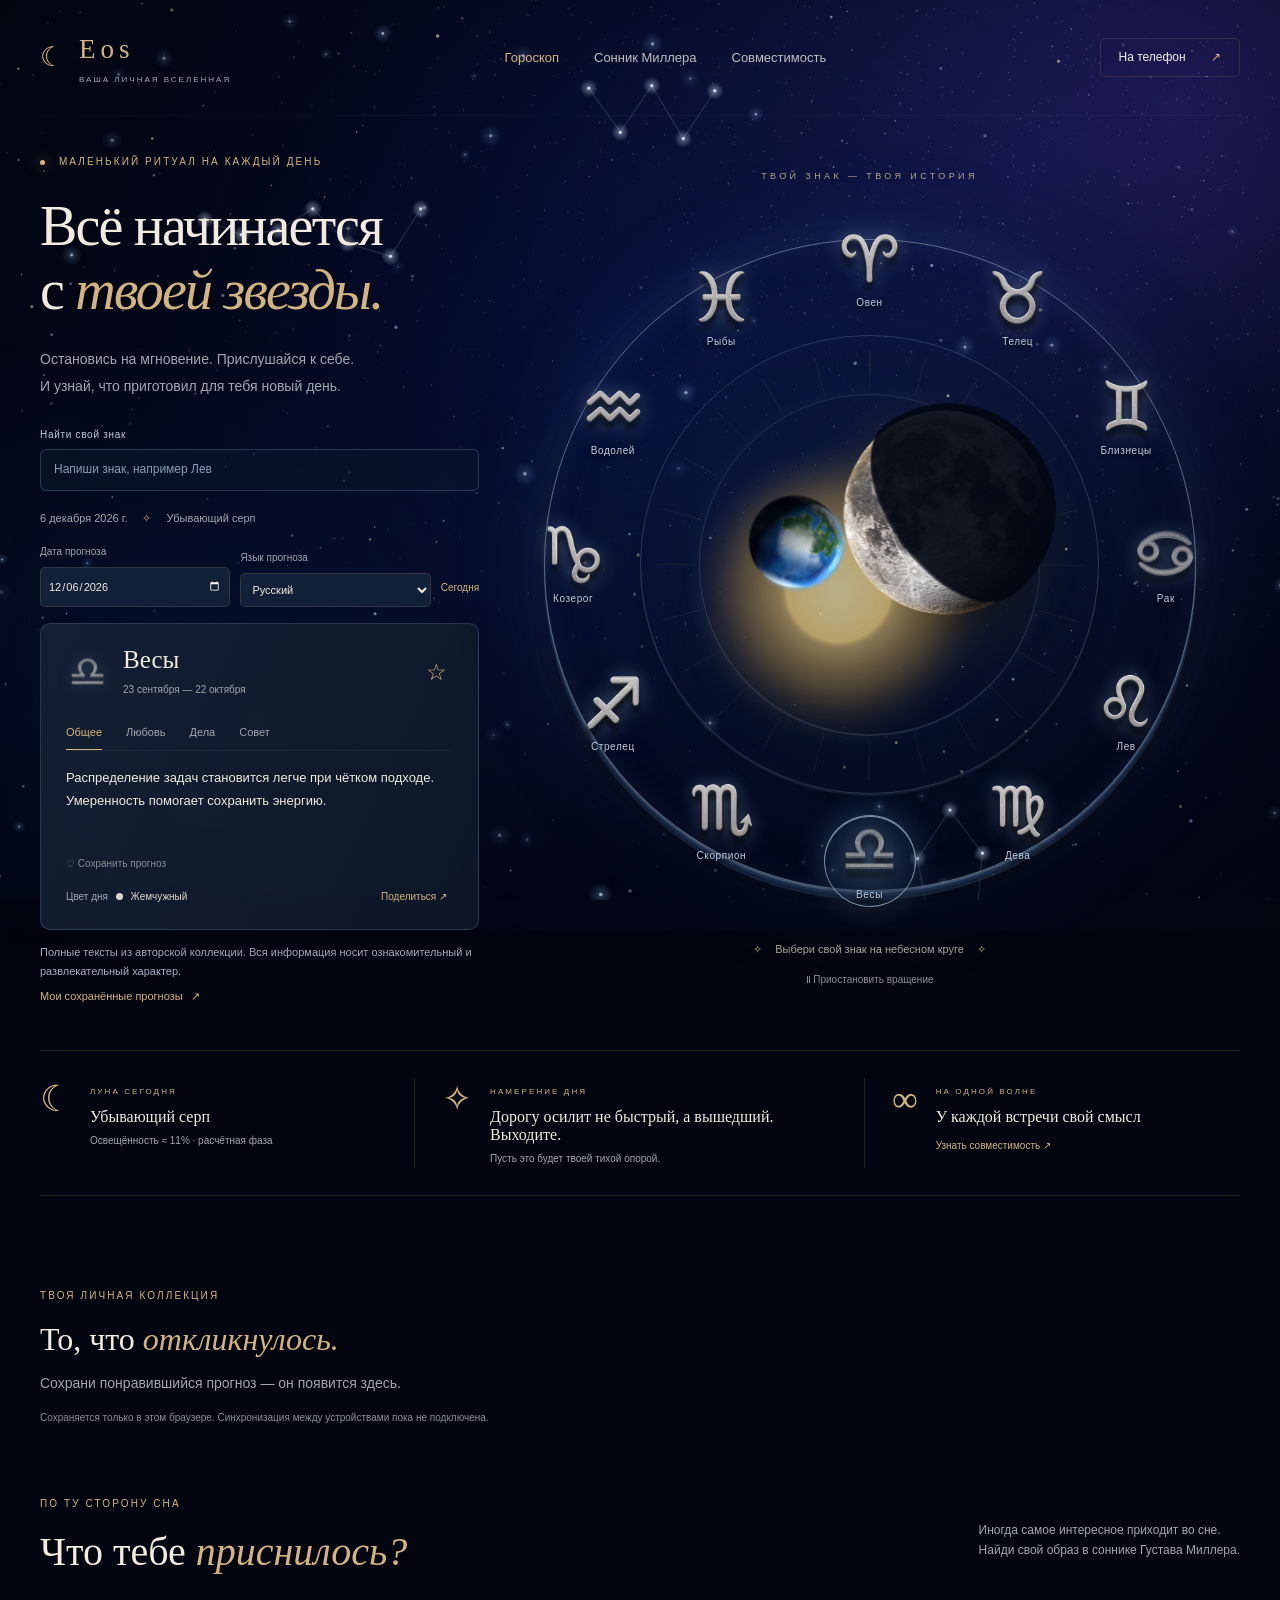
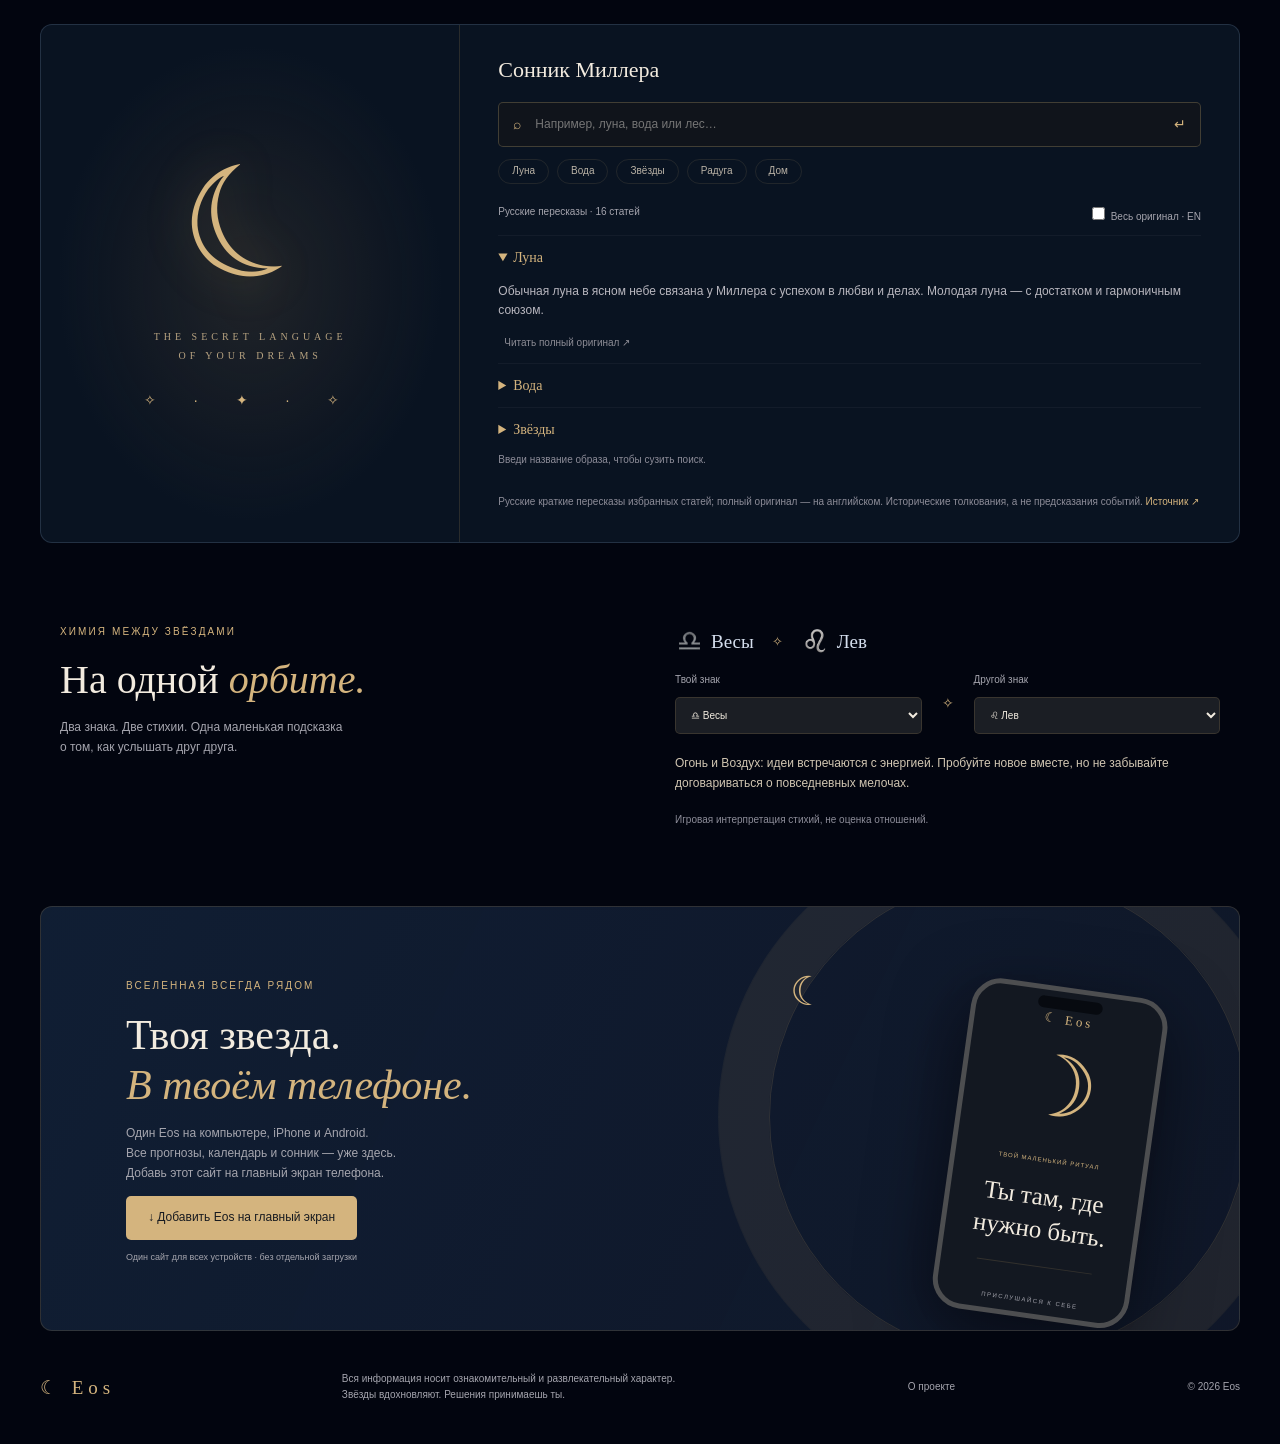
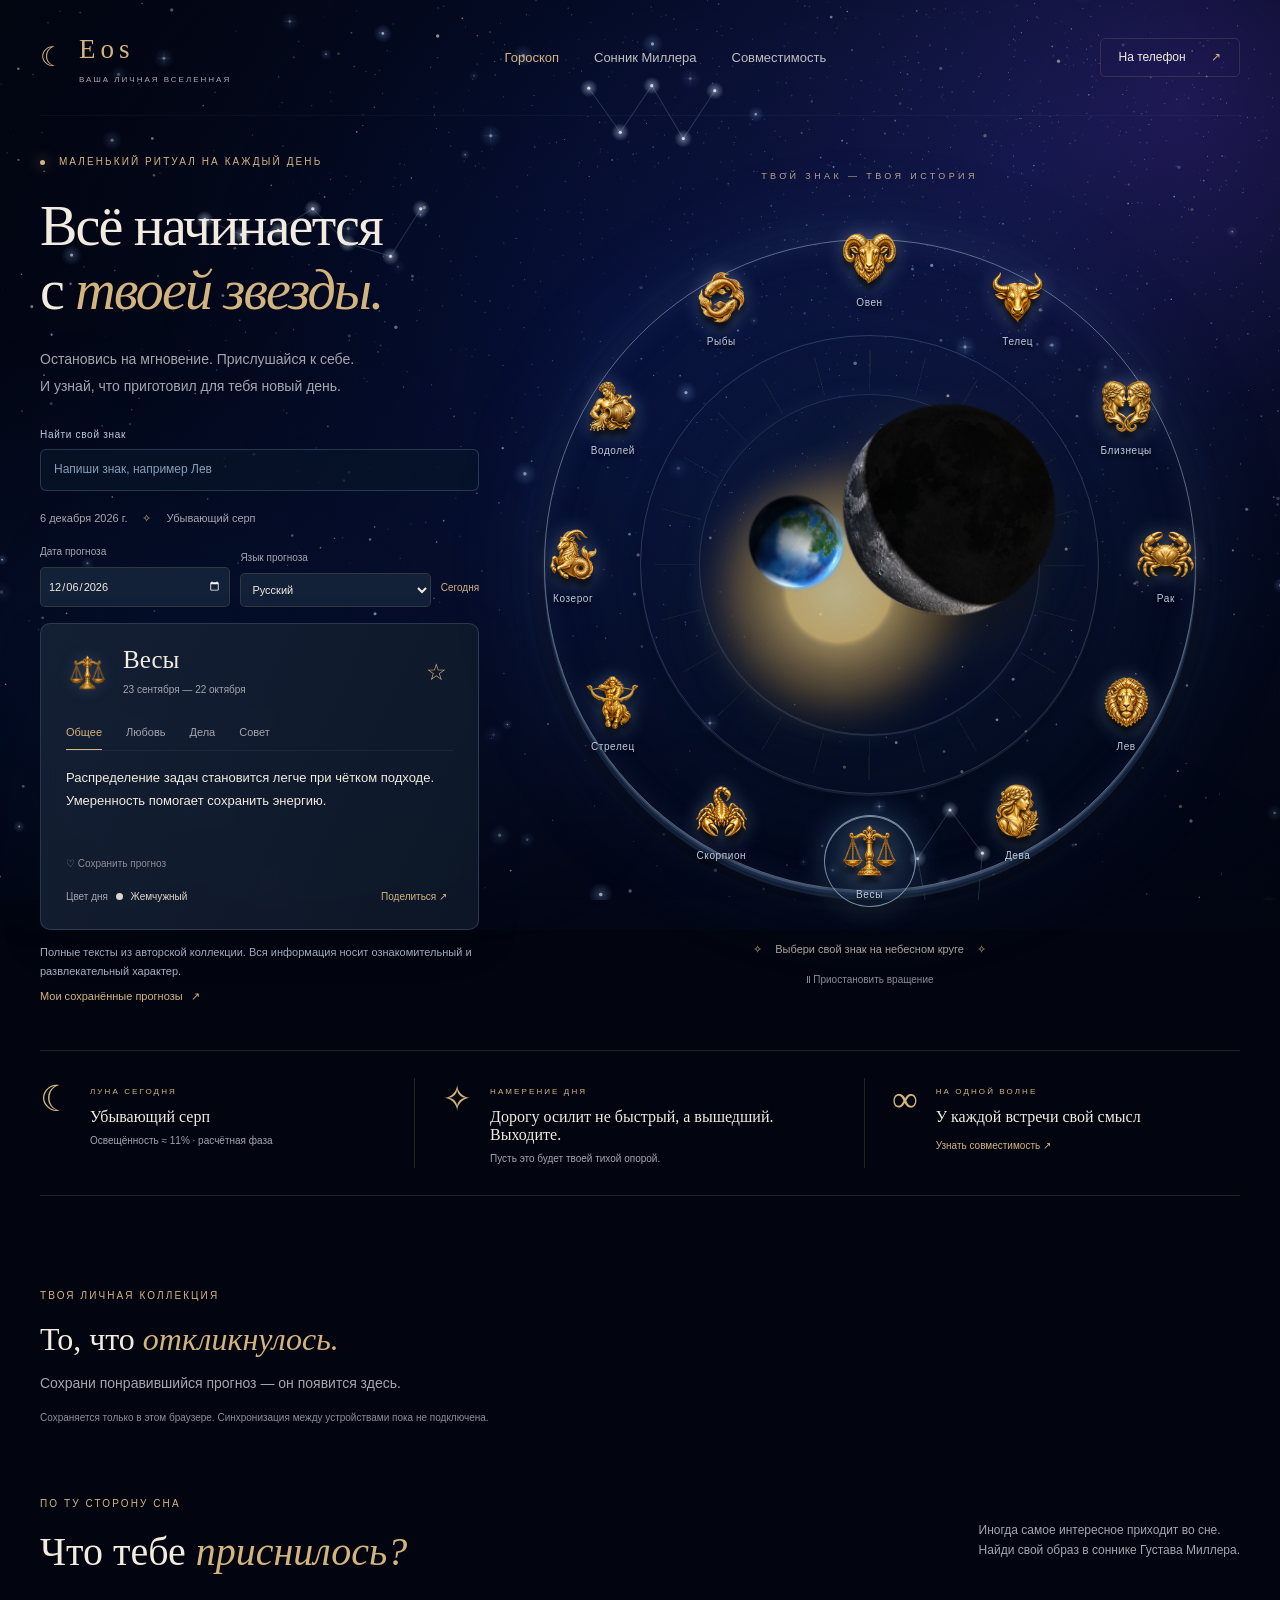
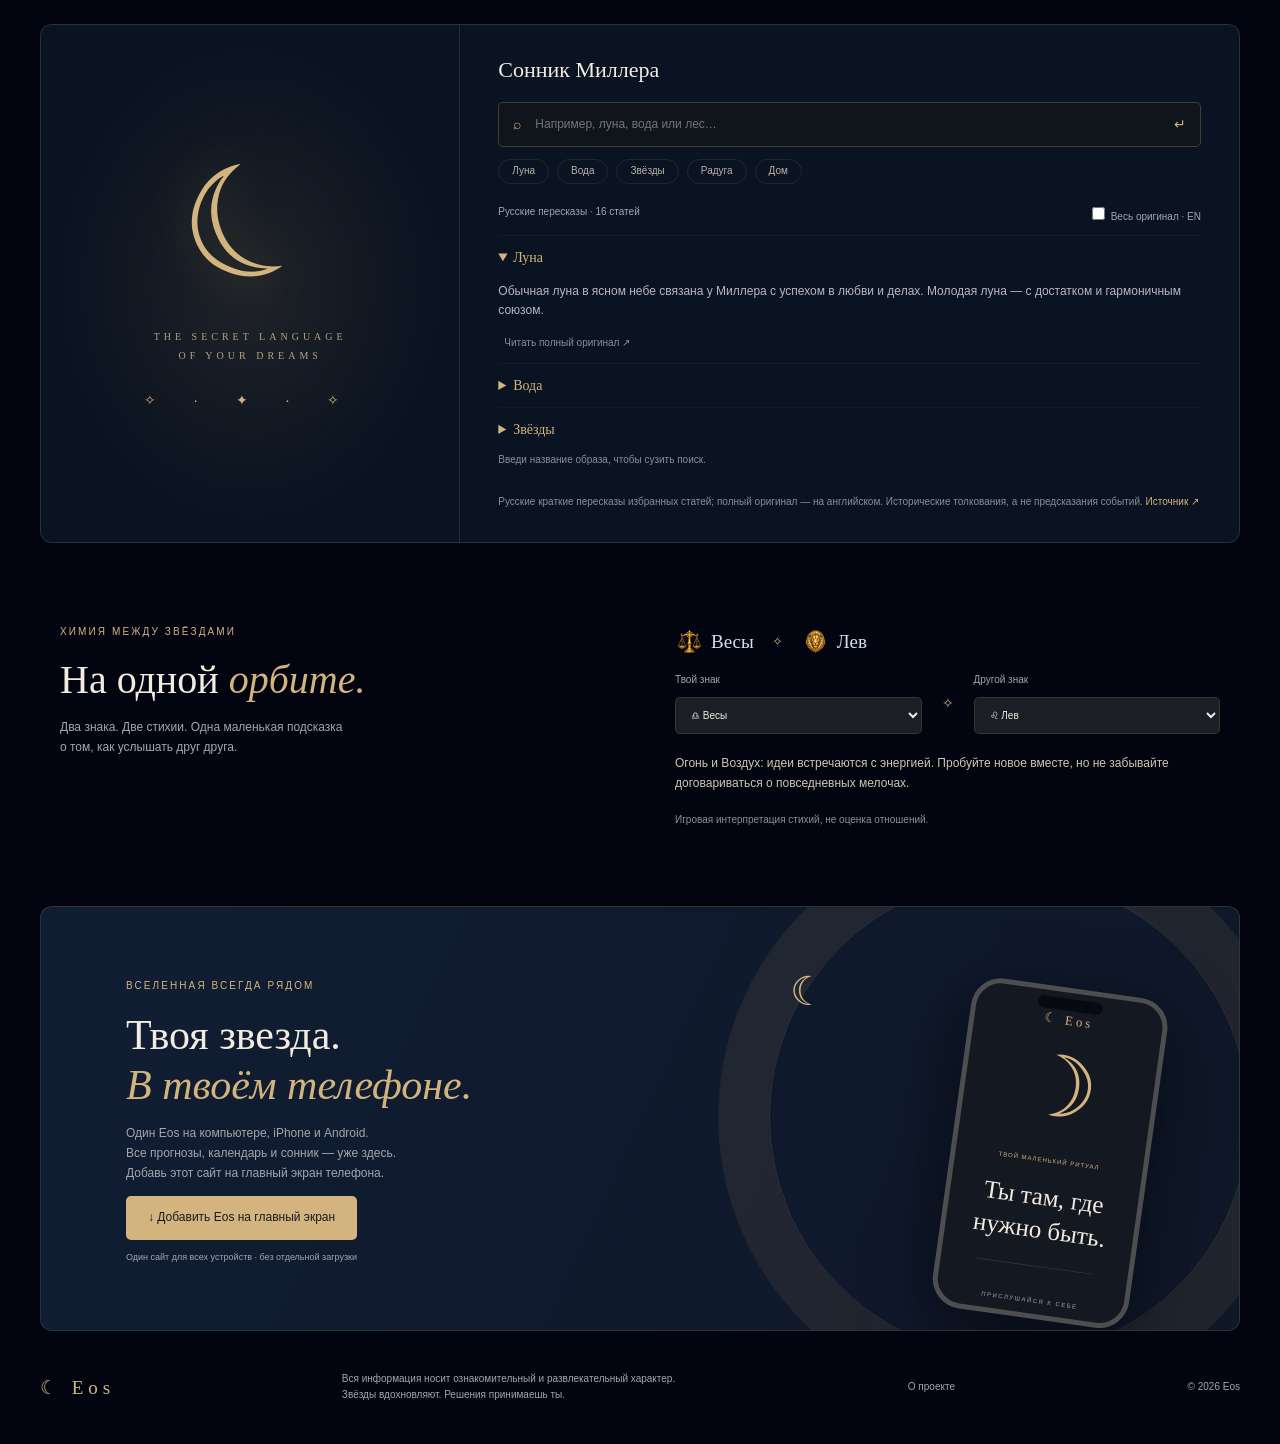
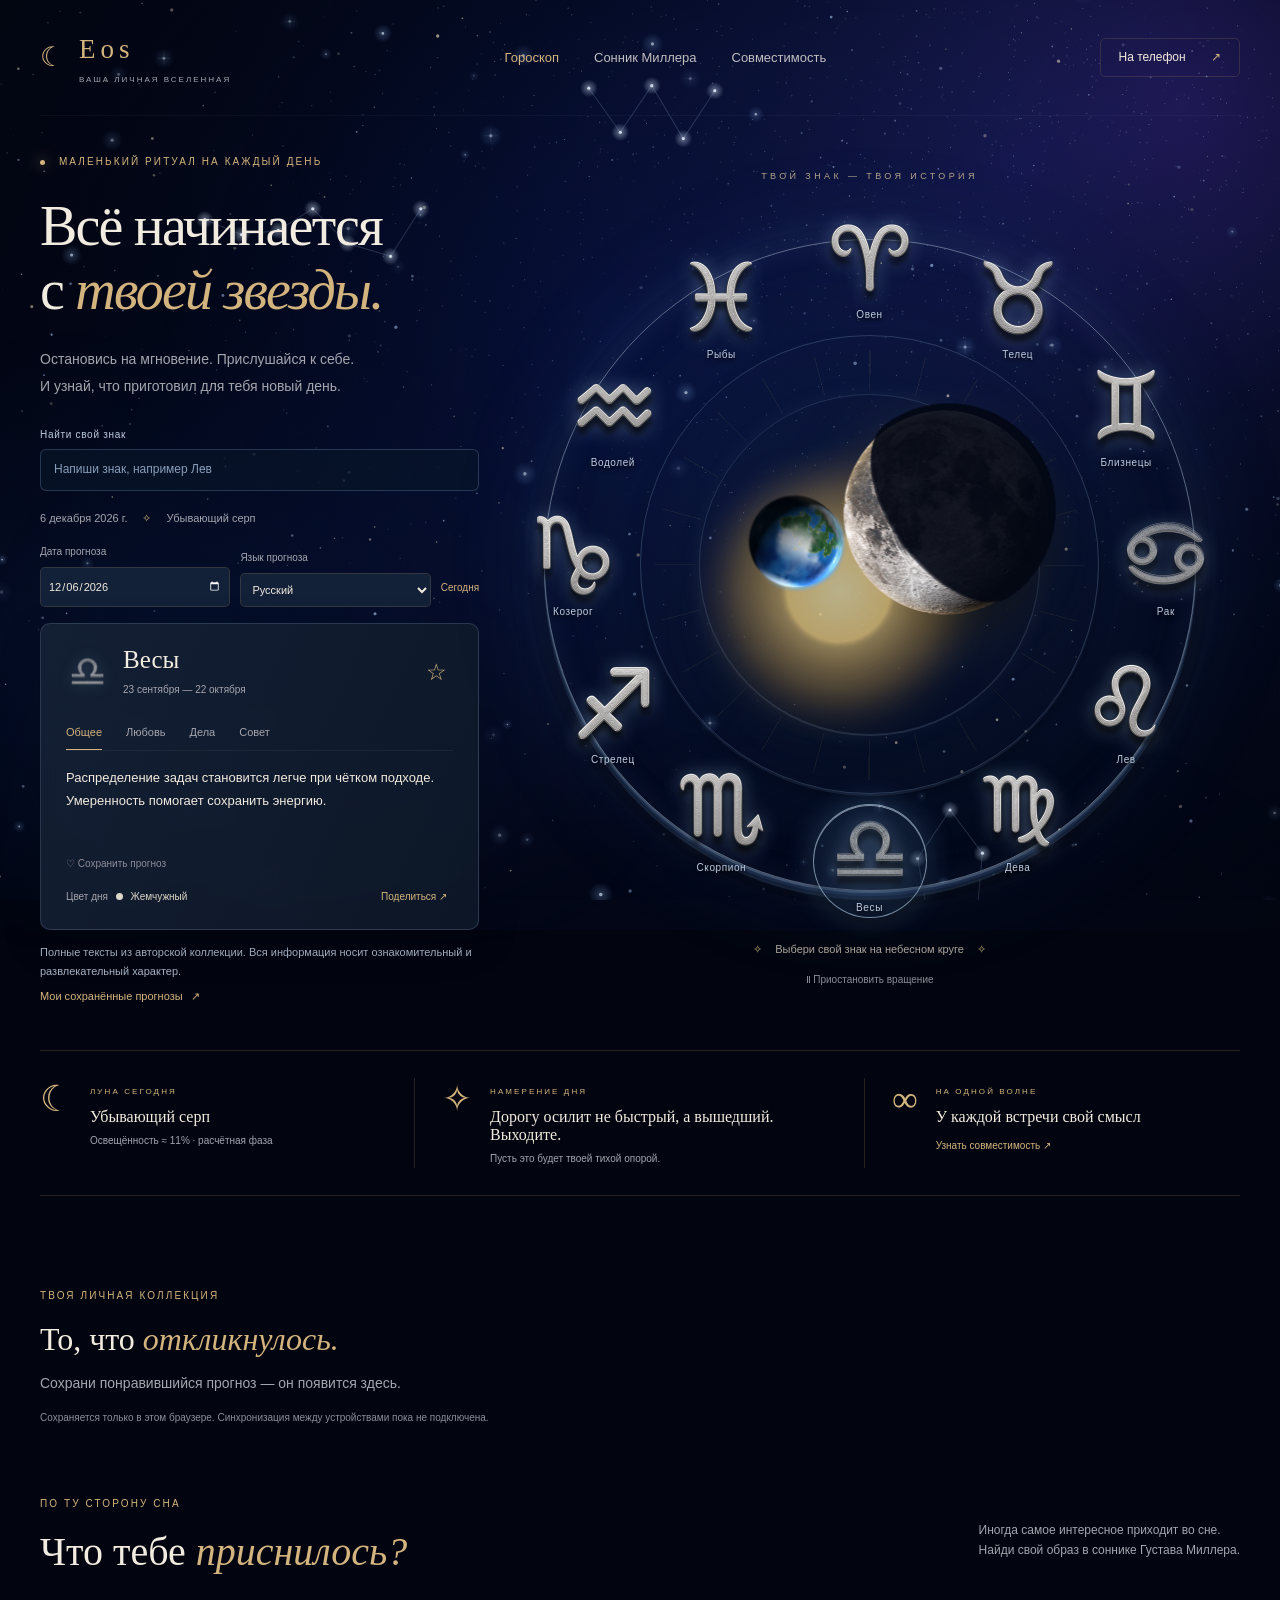
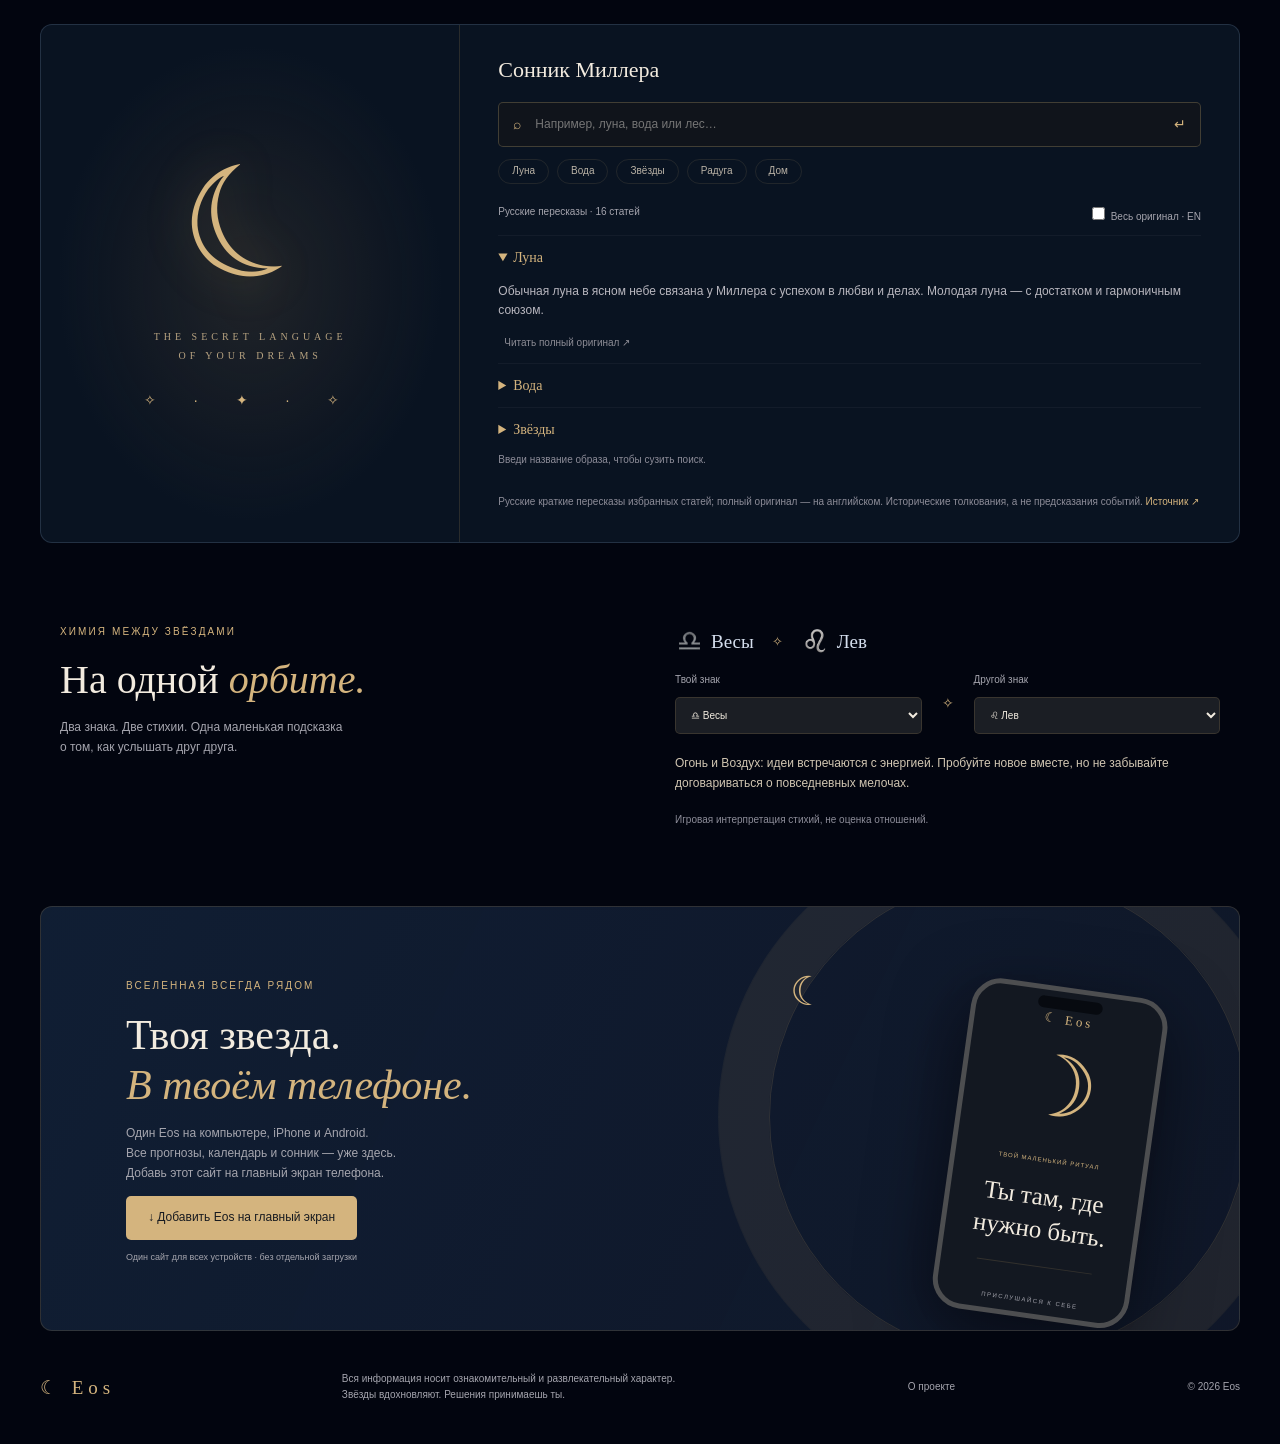
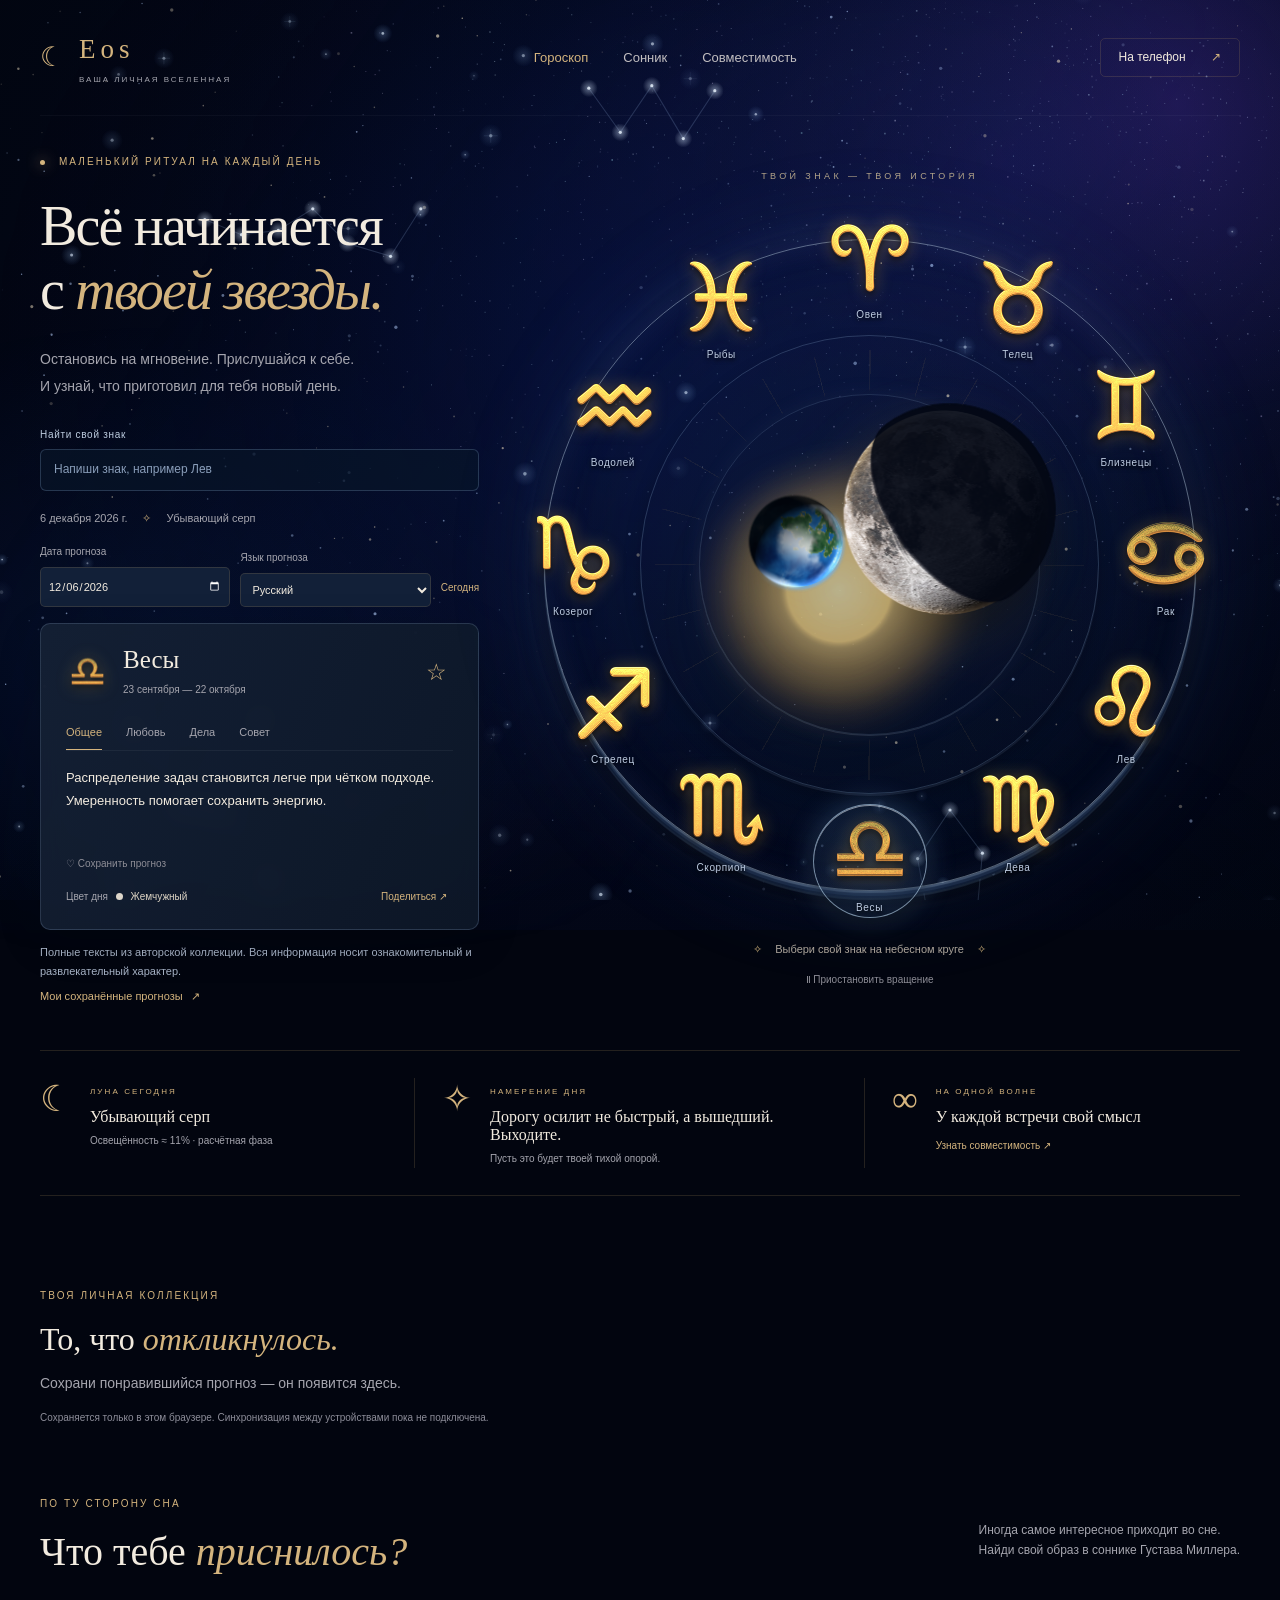
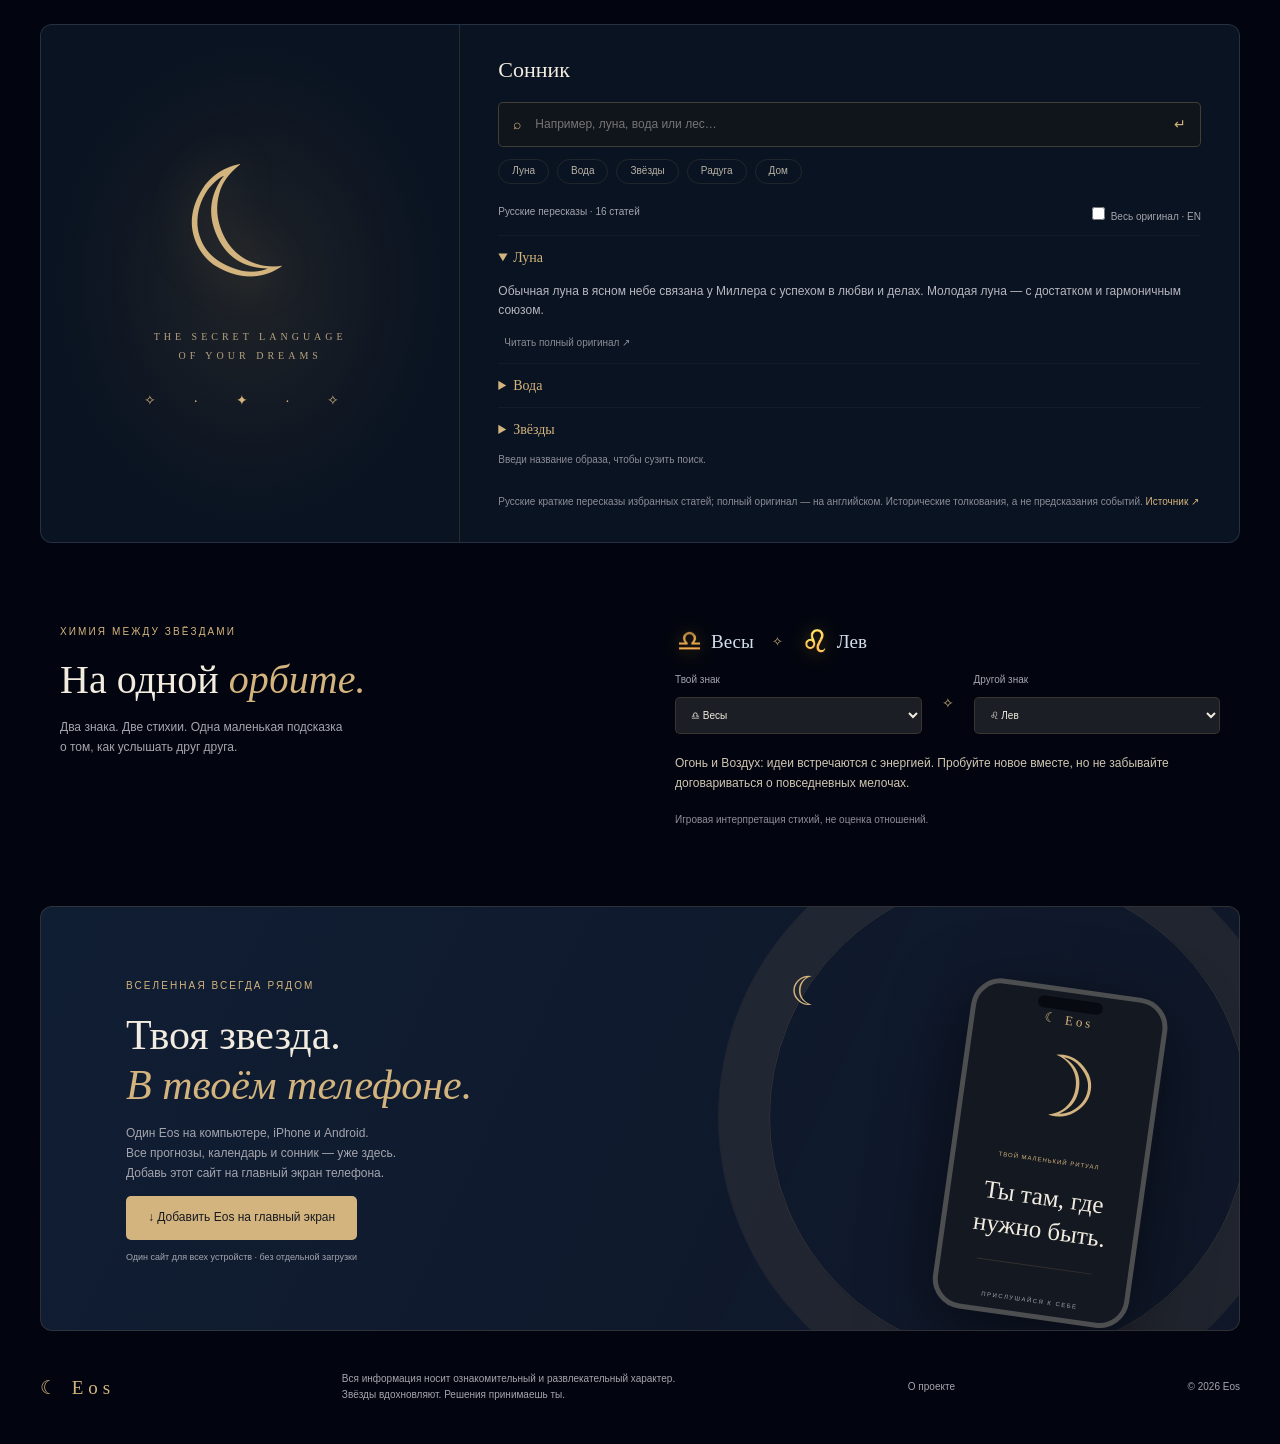
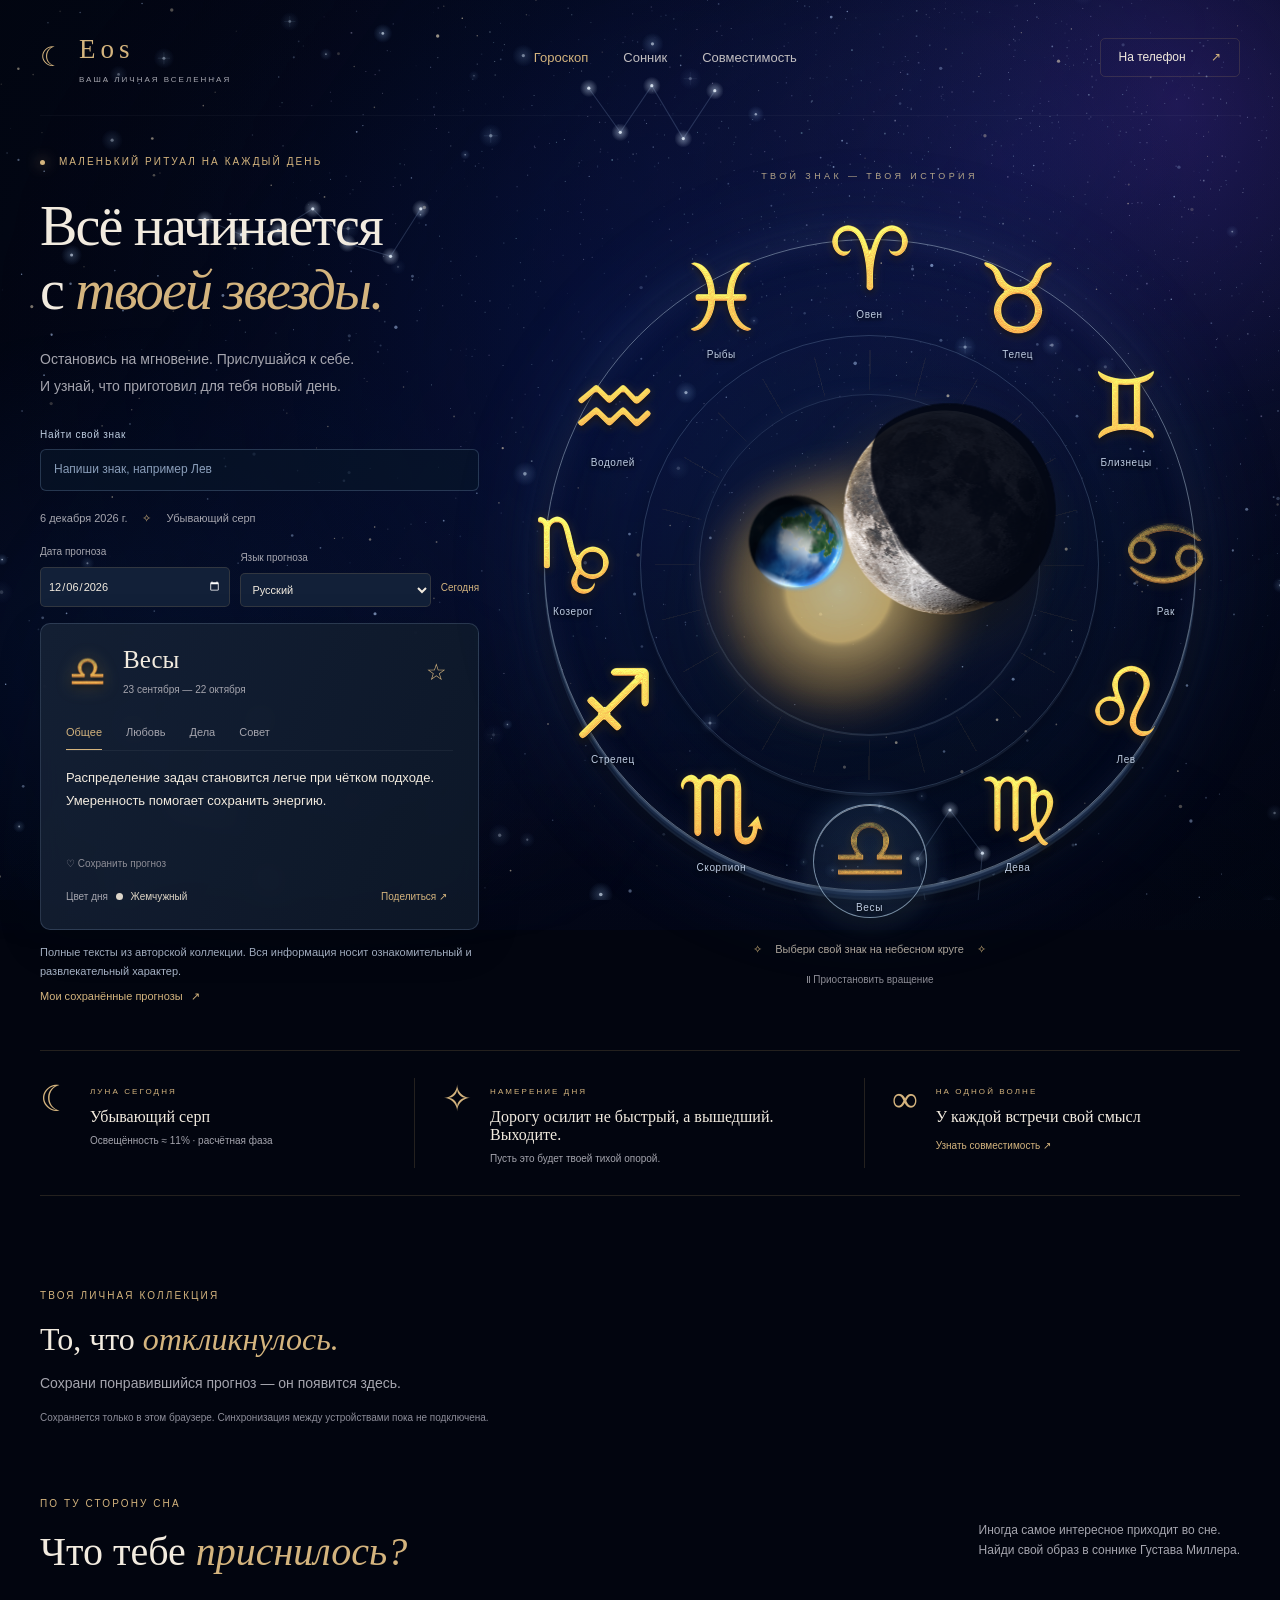
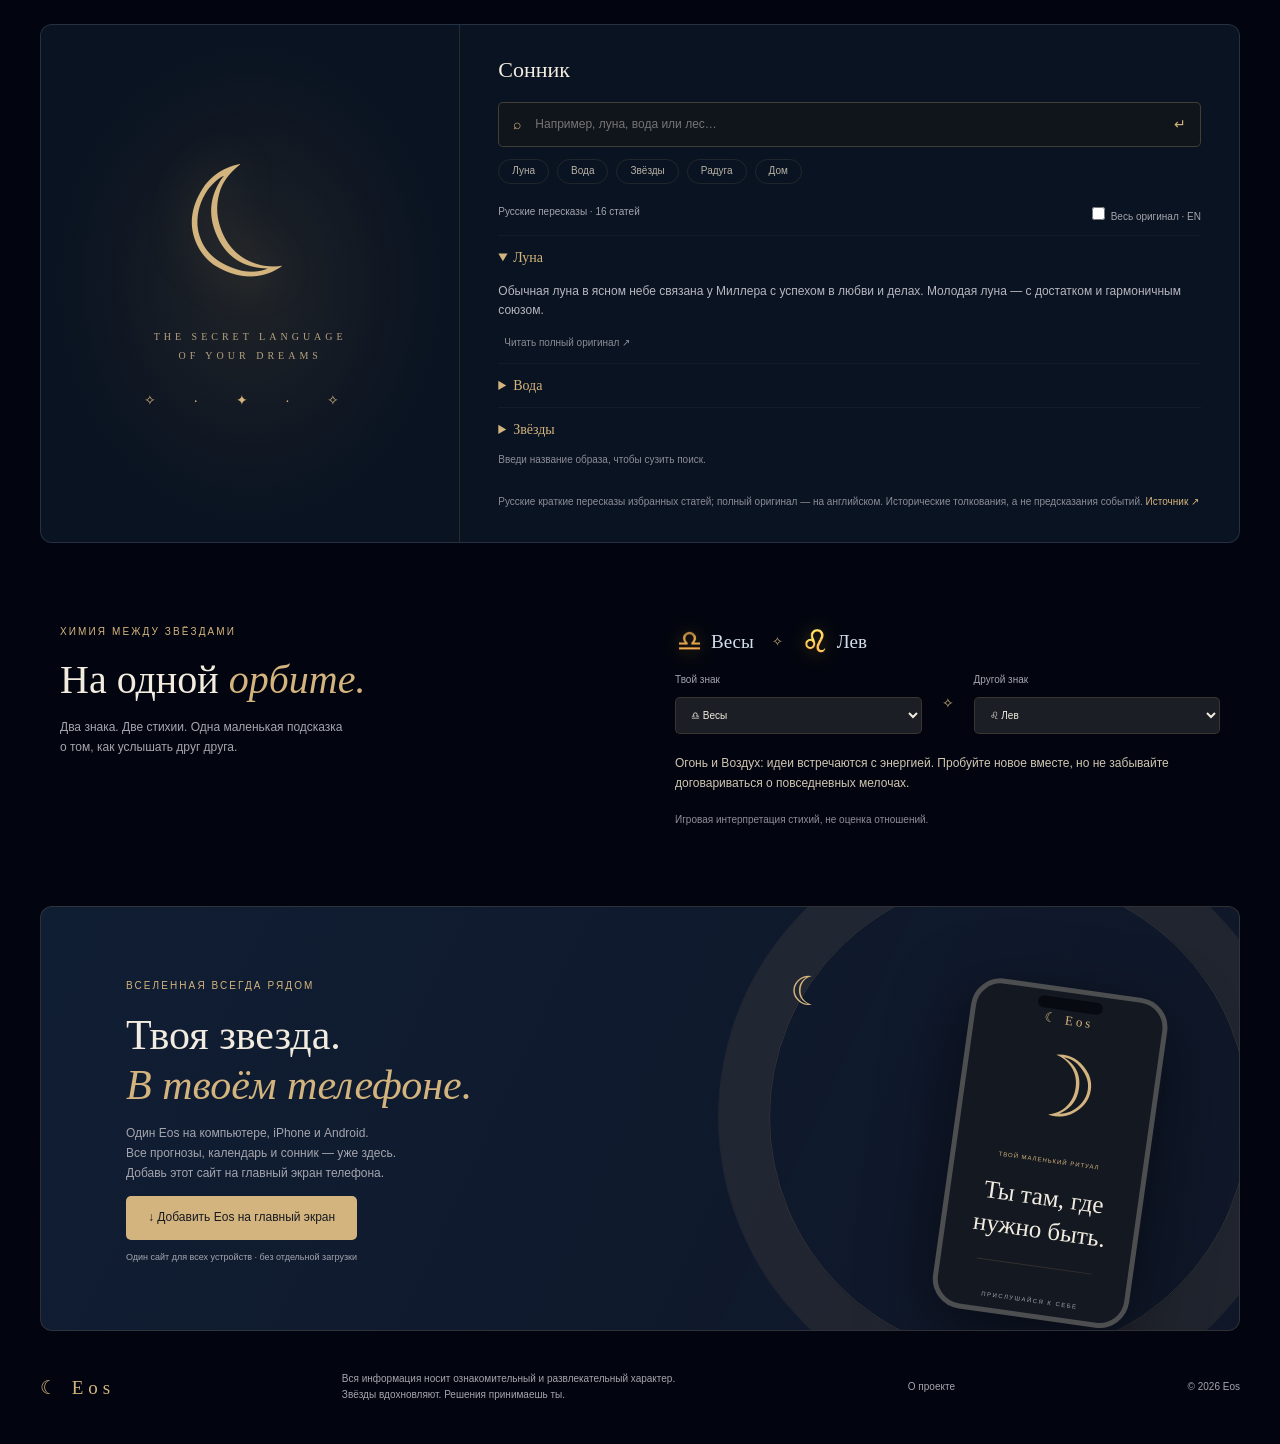
